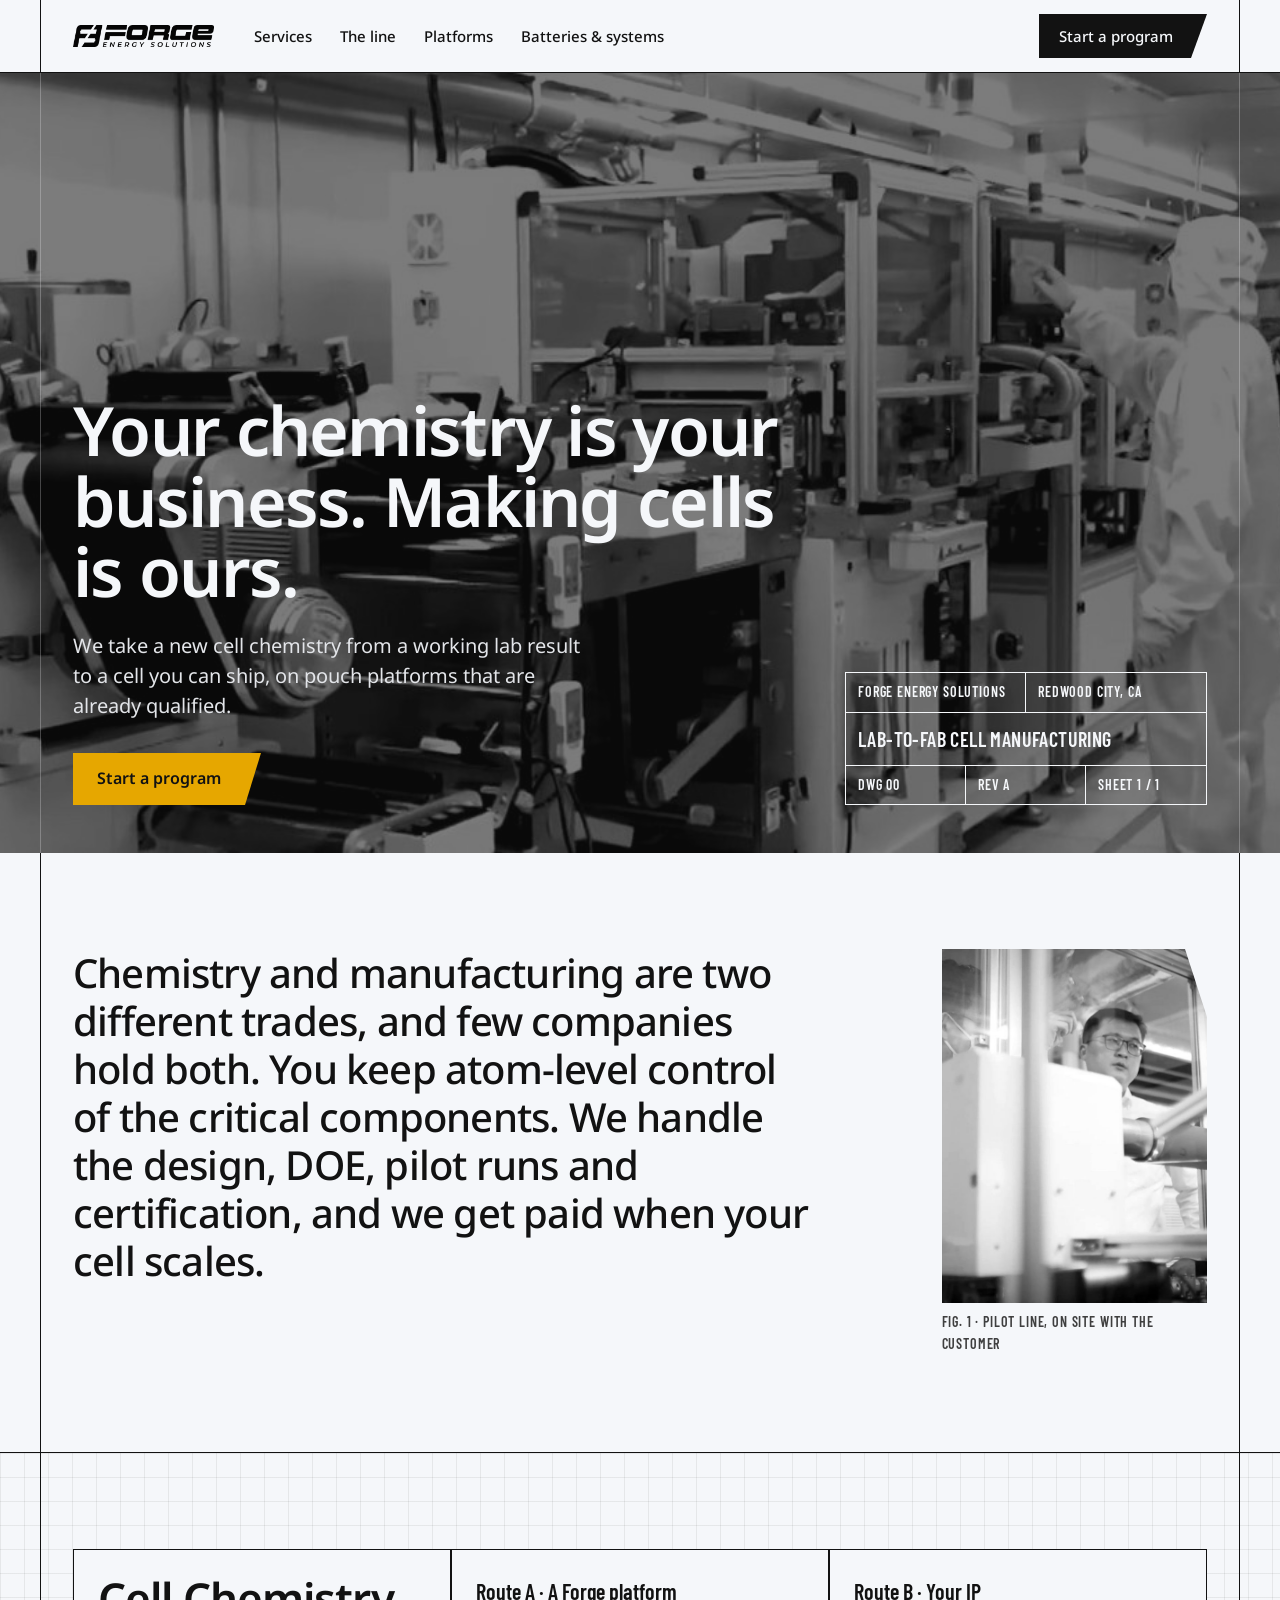
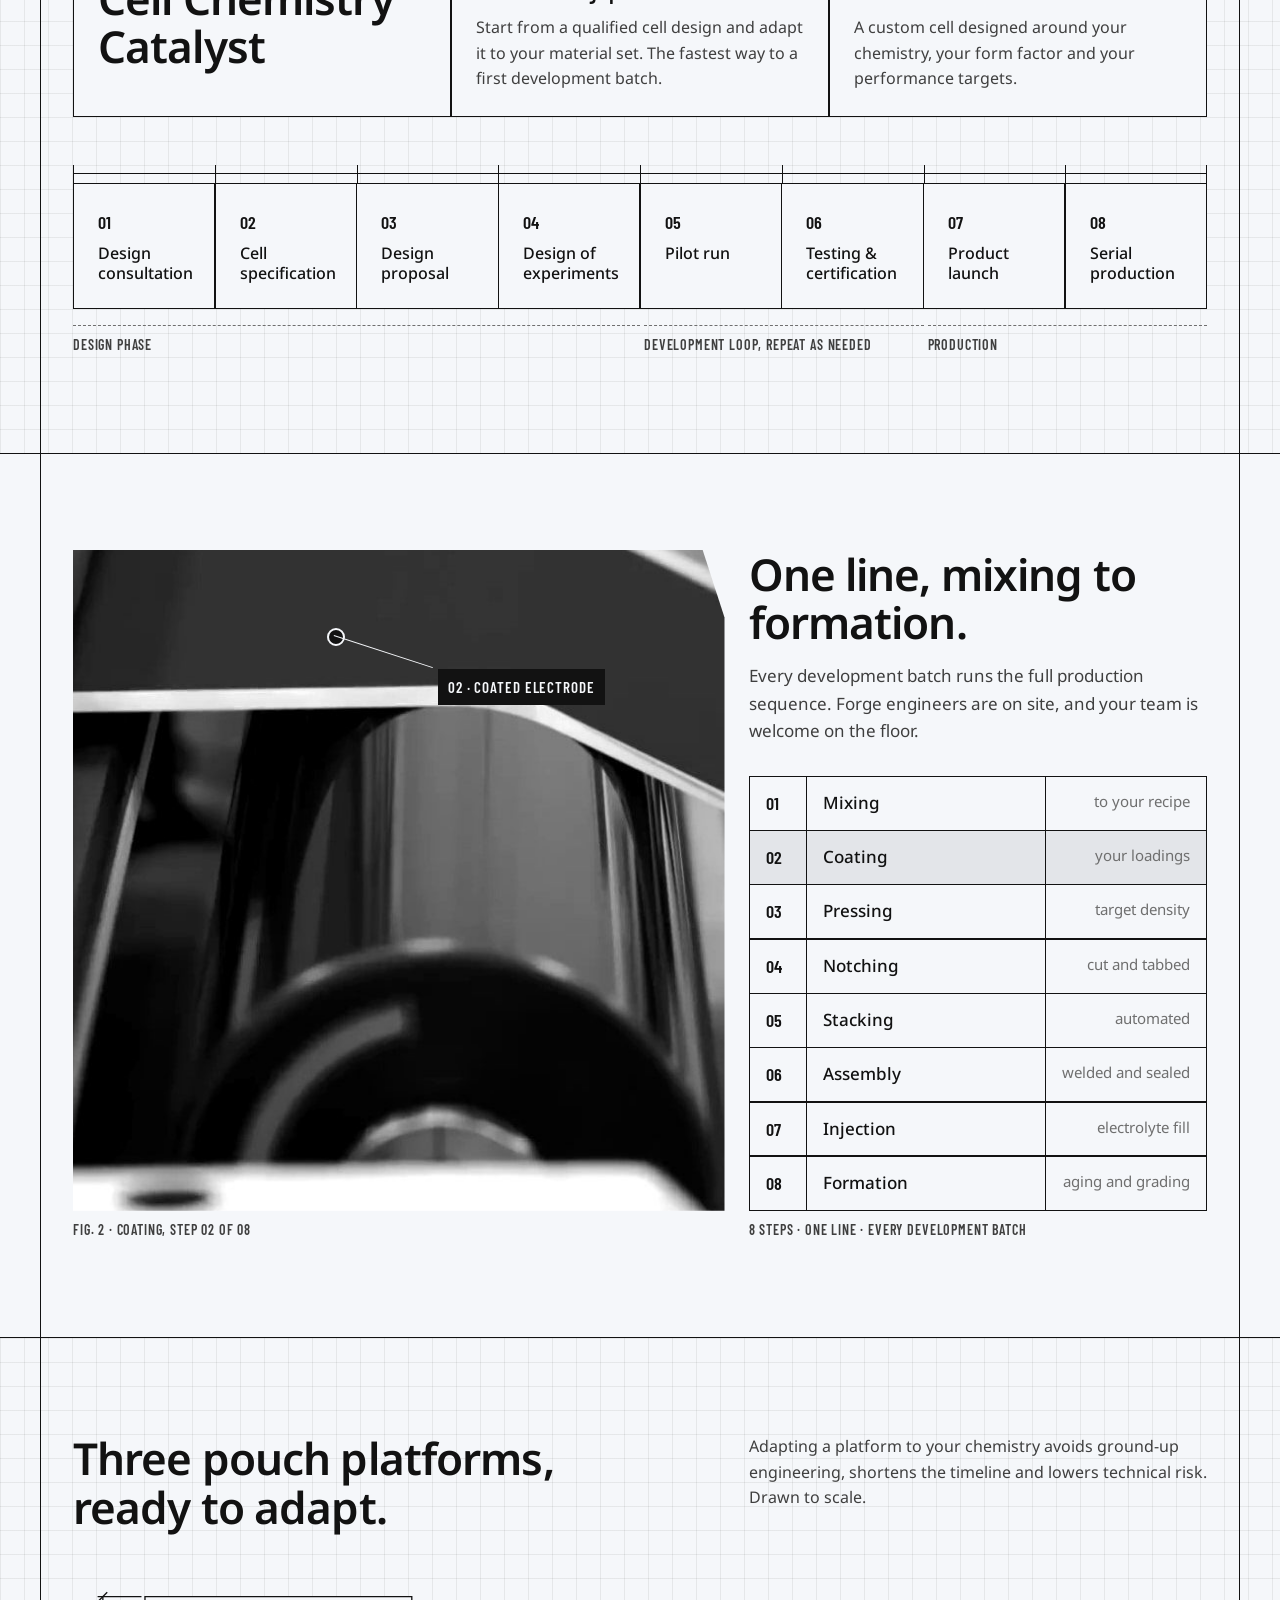
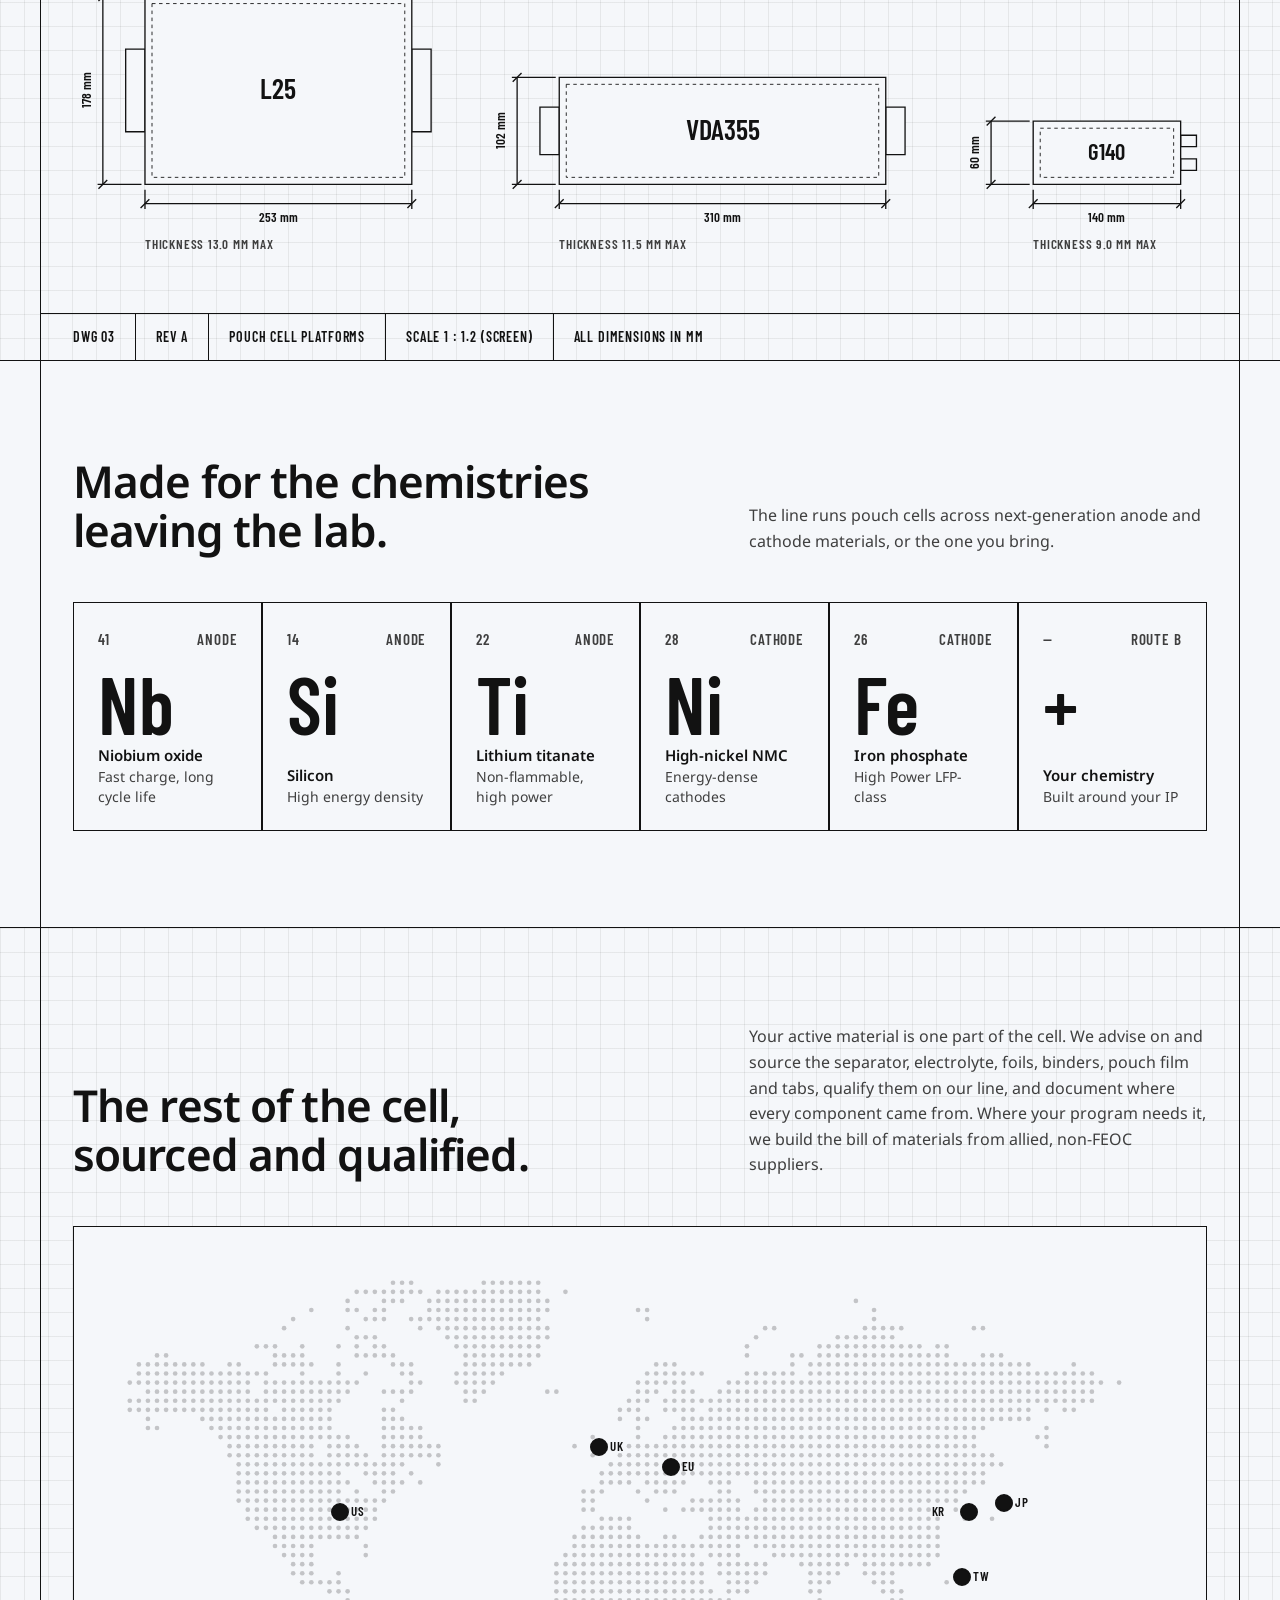
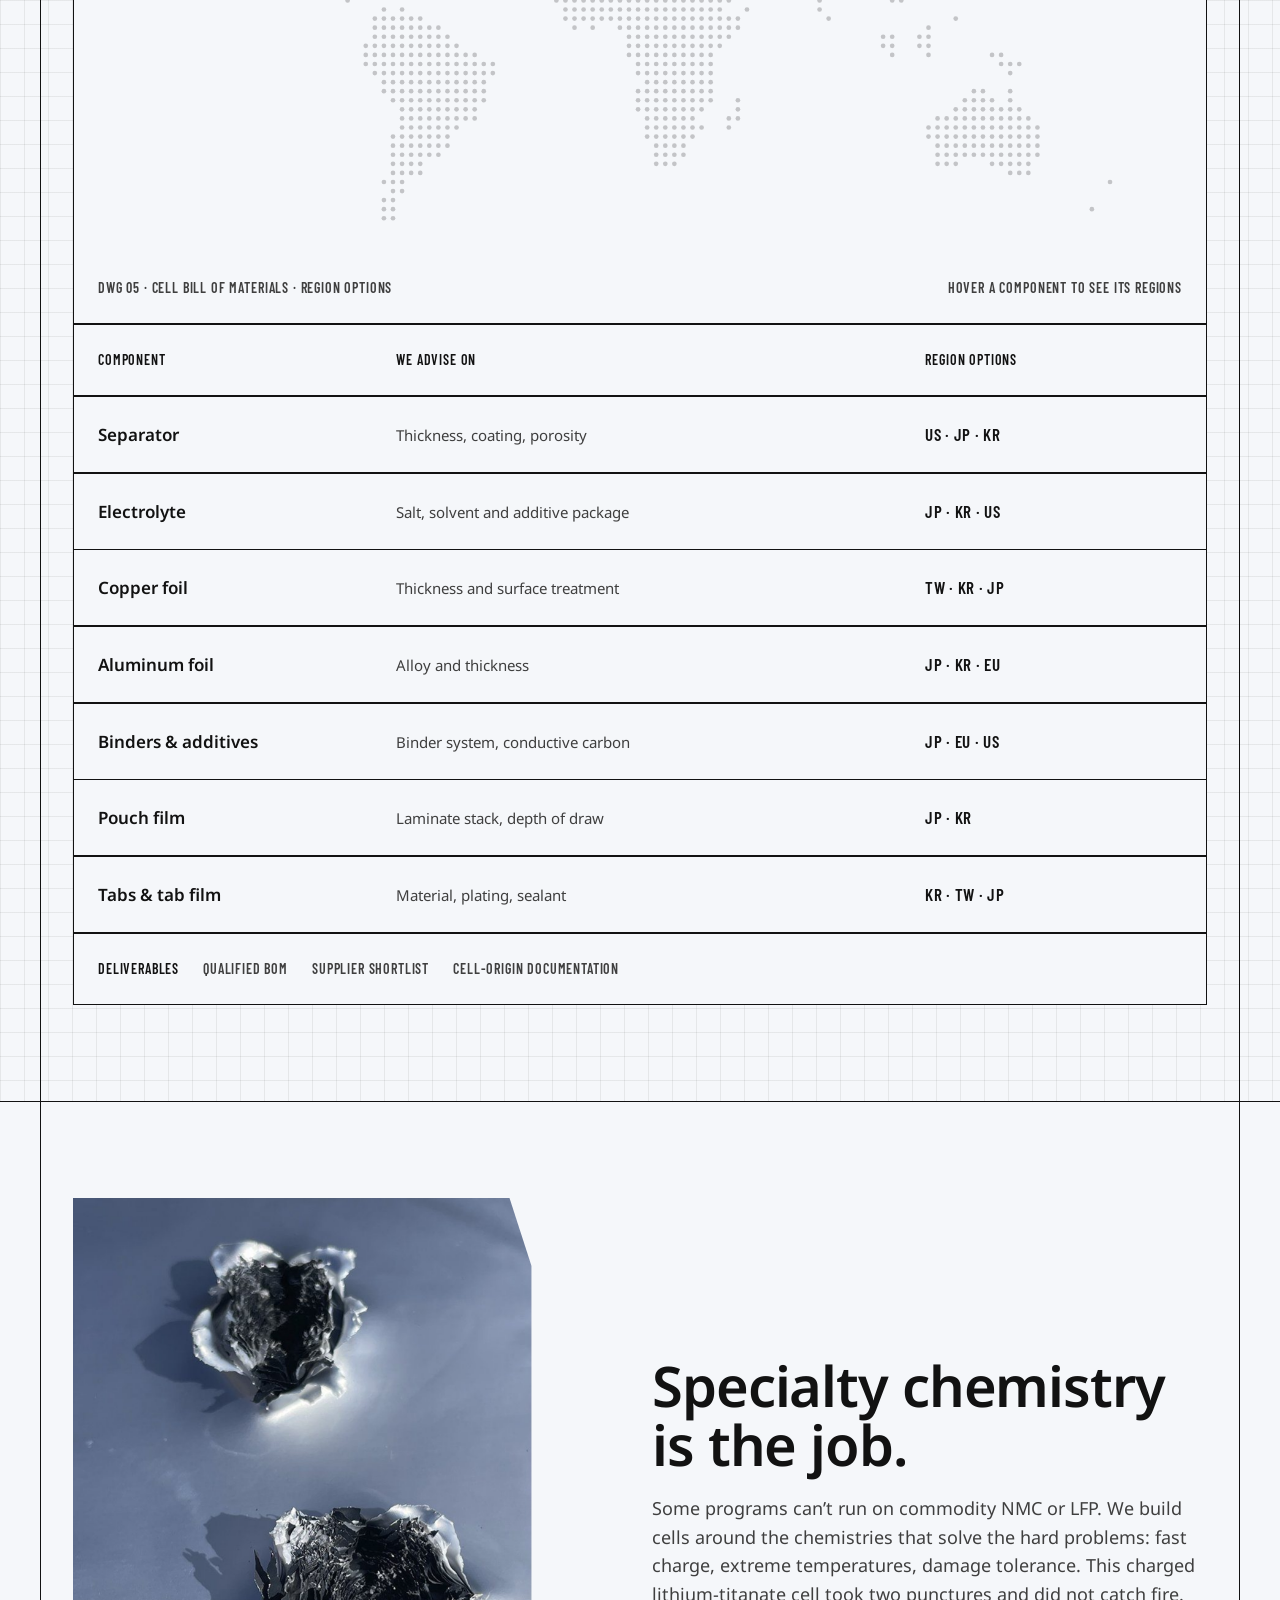
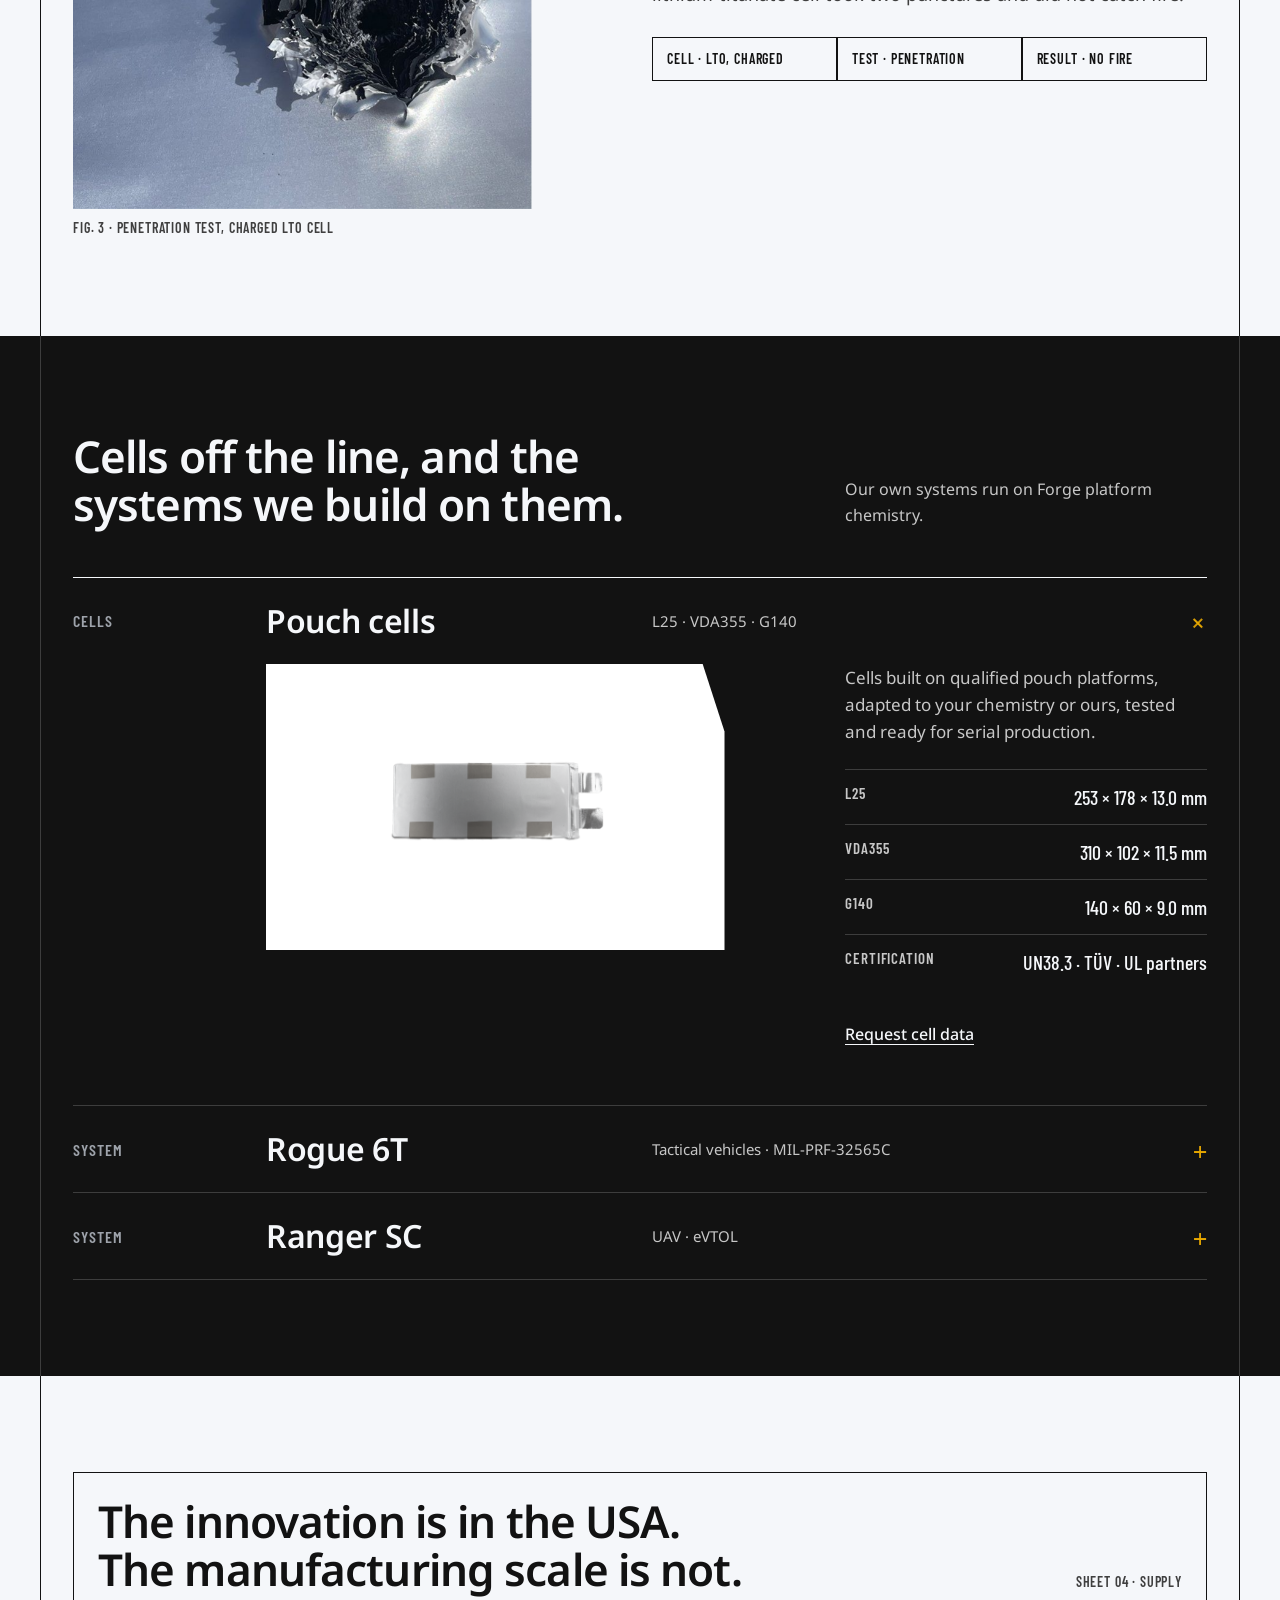
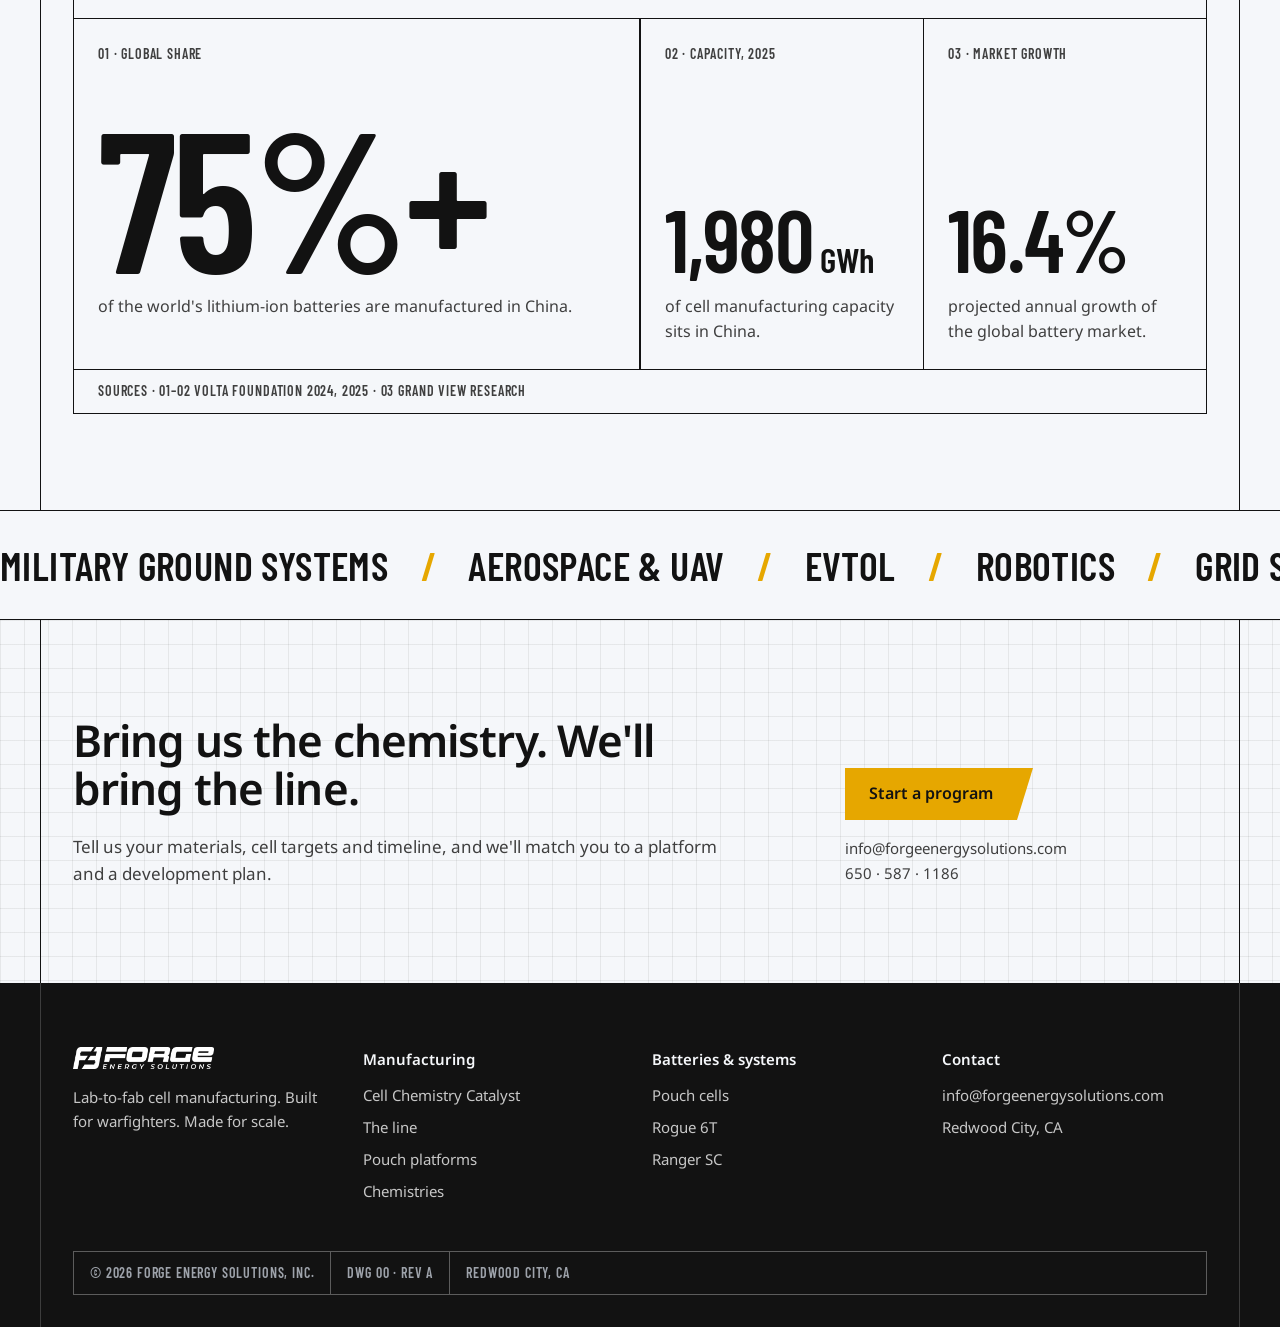
==== website-light/index.html @ c116785a "Add light Forge website converted from the design canvas Static, Squarespace-ready version of the "F" ====
<!doctype html>
<html lang="en">
<head>
<meta charset="utf-8">
<meta name="viewport" content="width=device-width, initial-scale=1">
<title>Forge Energy Solutions</title>
<meta name="description" content="Forge Energy Solutions takes battery chemistries from lab to production: cell development programs, pouch cells, Rogue 6T and Ranger SC.">
<!-- On Squarespace: these font lines go in Settings → Developer Tools → Code Injection → Header. -->
<link rel="preconnect" href="https://fonts.googleapis.com">
<link rel="preconnect" href="https://fonts.gstatic.com" crossorigin>
<link rel="stylesheet" href="https://fonts.googleapis.com/css2?family=Noto+Sans:wght@400;500;600&amp;family=Barlow+Condensed:wght@500;600&amp;display=swap">
<link rel="stylesheet" href="forge-light.css">
<style>body{margin:0;background:#F5F7FA}</style>
</head>
<body>
<div class="fl" style="width: 100%; background: #F5F7FA; color: #121212; font-family: 'Noto Sans', system-ui, sans-serif; font-size: 17px; line-height: 1.6; -webkit-font-smoothing: antialiased; overflow-x: hidden;">

<!-- ============ NAV ============ -->
<header style="position: sticky; top: 0; z-index: 20; background: #F5F7FA; border-bottom: 1.5px solid #121212;">
  <div class="wrap">
    <div class="frame flush" style="height: 72px; display: flex; align-items: center; gap: 40px;">
      <a href="#top" aria-label="Forge Energy Solutions home" style="display: flex; align-items: center;">
        <img src="assets/logo-black.png" alt="Forge Energy Solutions" style="height: 22px; width: auto; display: block;">
      </a>
      <nav class="hide-md" style="display: flex; gap: 28px; font-size: 15px; font-weight: 500;">
        <a class="draw-link" href="#services">Services</a>
        <a class="draw-link" href="#line">The line</a>
        <a class="draw-link" href="#platforms">Platforms</a>
        <a class="draw-link" href="#products">Batteries &amp; systems</a>
      </nav>
      <a class="cut-btn btn-k" href="#contact" style="margin-left: auto; display: inline-flex; align-items: center; min-height: 44px; padding: 0 34px 0 20px; background: #121212; color: #F5F7FA; font-size: 15px; font-weight: 500; text-decoration: none;">Start a program</a>
    </div>
  </div>
</header>

<!-- ============ HERO ============ -->
<section id="top" style="position: relative; height: 780px; background: #121212; color: #F5F7FA; overflow: hidden;">
  <img src="assets/line-hero.jpg" alt="" aria-hidden="true" style="position: absolute; inset: 0; width: 100%; height: 100%; object-fit: cover; object-position: 60% 50%; display: block;">
  <div style="position: absolute; inset: 0; background: rgba(18,18,18,0.55);"></div>
  <div class="wrap" style="position: relative; height: 100%;">
    <div class="frame dark" style="height: 100%; display: flex; flex-direction: column; justify-content: flex-end; padding-bottom: 48px; border-color: rgba(245,247,250,0.25);">
      <div class="g" style="align-items: end;">
        <div class="d-1-8">
          <h1 class="h1 hero-in">Your chemistry is your business. Making cells is ours.</h1>
          <p class="hero-in-2" style="margin: 24px 0 32px; max-width: 520px; font-size: 20px; line-height: 1.5; color: #E3E5E9;">We take a new cell chemistry from a working lab result to a cell you can ship, on pouch platforms that are already qualified.</p>
          <a class="cut-btn btn-y hero-in-3" href="#contact" style="display: inline-flex; align-items: center; min-height: 52px; padding: 0 40px 0 24px; background: #E6A700; color: #121212; font-size: 16px; font-weight: 600; text-decoration: none;">Start a program</a>
        </div>
        <div class="d-9-4 d-only stamp" style="border: 1.5px solid #F5F7FA; font-family: 'Barlow Condensed', sans-serif; font-weight: 600; font-size: 14px; letter-spacing: 0.06em; text-transform: uppercase;">
          <div style="display: grid; grid-template-columns: 1fr 1fr; border-bottom: 1.5px solid #F5F7FA;">
            <div style="padding: 8px 12px; border-right: 1.5px solid #F5F7FA;">Forge Energy Solutions</div>
            <div style="padding: 8px 12px;">Redwood City, CA</div>
          </div>
          <div style="padding: 10px 12px; border-bottom: 1.5px solid #F5F7FA; font-size: 20px; letter-spacing: 0.02em;">Lab-to-fab cell manufacturing</div>
          <div style="display: grid; grid-template-columns: repeat(3, minmax(0, 1fr));">
            <div style="padding: 8px 12px; border-right: 1.5px solid #F5F7FA;">DWG 00</div>
            <div style="padding: 8px 12px; border-right: 1.5px solid #F5F7FA;">Rev A</div>
            <div style="padding: 8px 12px;">Sheet 1 / 1</div>
          </div>
        </div>
      </div>
    </div>
  </div>
</section>

<!-- ============ STATEMENT ============ -->
<section>
  <div class="wrap"><div class="frame">
    <div class="g" style="align-items: start;">
      <p class="statement d-1-8 t-5">Chemistry and manufacturing are two different trades, and few companies hold both. You keep atom-level control of the critical components. We handle the design, DOE, pilot runs and certification, and we get paid when your cell scales.</p>
      <figure class="d-10-3 t-3 sm-first" style="margin: 0;">
        <img class="cut-img" src="assets/lab-engineer.jpg" alt="Engineers at the pilot line" style="width: 100%; aspect-ratio: 3 / 4; object-fit: cover; display: block;">
        <figcaption class="lbl" style="margin-top: 8px;">Fig. 1 · Pilot line, on site with the customer</figcaption>
      </figure>
    </div>
  </div></div>
</section>

<!-- ============ SERVICES ============ -->
<section id="services" class="grid-paper xh-zone" style="border-top: 1.5px solid #121212;" data-xh-zone="services">
  <div hidden data-xh-layer class="xh" aria-hidden="true" style="position: absolute; inset: 0; pointer-events: none; overflow: hidden; z-index: 5;">
      <div style="position: absolute; top: 0; bottom: 0; left: 0px;" data-xh-v=" border-left: 1px solid rgba(18,18,18,0.45);"></div>
      <div style="position: absolute; left: 0; right: 0; top: 0px;" data-xh-h=" border-top: 1px solid rgba(18,18,18,0.45);"></div>
      <div style="position: absolute; top: 16px; right: max(56px, calc((100% - 1320px) / 2 + 56px)); background: #121212; color: #F5F7FA; padding: 4px 10px; font-family: 'Barlow Condensed', sans-serif; font-weight: 600; font-size: 14px; letter-spacing: 0.06em; white-space: nowrap; font-variant-numeric: tabular-nums;">X <span data-xh-mx>0.0</span> · Y <span data-xh-my>0.0</span> MM</div>
    </div>
  
  <div class="wrap"><div class="frame">
    <div class="gb" style="margin-bottom: 48px;">
      <div class="d-1-4"><h2 class="h2">Cell Chemistry Catalyst</h2></div>
      <div class="d-5-4 t-4">
        <div style="font-family: 'Barlow Condensed', sans-serif; font-weight: 600; font-size: 22px;">Route A · A Forge platform</div>
        <p style="margin: 6px 0 0; font-size: 16px; color: #3F3F3F;">Start from a qualified cell design and adapt it to your material set. The fastest way to a first development batch.</p>
      </div>
      <div class="d-9-4 t-4">
        <div style="font-family: 'Barlow Condensed', sans-serif; font-weight: 600; font-size: 22px;">Route B · Your IP</div>
        <p style="margin: 6px 0 0; font-size: 16px; color: #3F3F3F;">A custom cell designed around your chemistry, your form factor and your performance targets.</p>
      </div>
    </div>

    <div class="tl " data-reveal="services">
      <div class="d-only" style="position: relative; height: 18px; margin-bottom: 0;">
        <div class="tl-line" style="position: absolute; left: 0; right: 0; top: 8px; border-top: 1.5px solid #121212;"></div>
        <div class="tl-ticks" style="position: absolute; inset: 0; display: grid; grid-template-columns: repeat(8, minmax(0, 1fr));">
          <span class="tl-tick" style="border-left: 1.5px solid #121212;"></span><span class="tl-tick" style="border-left: 1.5px solid #121212;"></span><span class="tl-tick" style="border-left: 1.5px solid #121212;"></span><span class="tl-tick" style="border-left: 1.5px solid #121212;"></span><span class="tl-tick" style="border-left: 1.5px solid #121212;"></span><span class="tl-tick" style="border-left: 1.5px solid #121212;"></span><span class="tl-tick" style="border-left: 1.5px solid #121212;"></span><span class="tl-tick" style="border-left: 1.5px solid #121212; border-right: 1.5px solid #121212;"></span>
        </div>
      </div>
      <div class="gb gb8 tl-labels">
        
          <div class="tl-label">
            <div style="font-family: 'Barlow Condensed', sans-serif; font-weight: 600; font-size: 18px;">01</div>
            <div style="font-size: 16px; font-weight: 500; line-height: 1.3; margin-top: 6px;">Design consultation</div>
          </div>
        
          <div class="tl-label">
            <div style="font-family: 'Barlow Condensed', sans-serif; font-weight: 600; font-size: 18px;">02</div>
            <div style="font-size: 16px; font-weight: 500; line-height: 1.3; margin-top: 6px;">Cell specification</div>
          </div>
        
          <div class="tl-label">
            <div style="font-family: 'Barlow Condensed', sans-serif; font-weight: 600; font-size: 18px;">03</div>
            <div style="font-size: 16px; font-weight: 500; line-height: 1.3; margin-top: 6px;">Design proposal</div>
          </div>
        
          <div class="tl-label">
            <div style="font-family: 'Barlow Condensed', sans-serif; font-weight: 600; font-size: 18px;">04</div>
            <div style="font-size: 16px; font-weight: 500; line-height: 1.3; margin-top: 6px;">Design of experiments</div>
          </div>
        
          <div class="tl-label">
            <div style="font-family: 'Barlow Condensed', sans-serif; font-weight: 600; font-size: 18px;">05</div>
            <div style="font-size: 16px; font-weight: 500; line-height: 1.3; margin-top: 6px;">Pilot run</div>
          </div>
        
          <div class="tl-label">
            <div style="font-family: 'Barlow Condensed', sans-serif; font-weight: 600; font-size: 18px;">06</div>
            <div style="font-size: 16px; font-weight: 500; line-height: 1.3; margin-top: 6px;">Testing &amp; certification</div>
          </div>
        
          <div class="tl-label">
            <div style="font-family: 'Barlow Condensed', sans-serif; font-weight: 600; font-size: 18px;">07</div>
            <div style="font-size: 16px; font-weight: 500; line-height: 1.3; margin-top: 6px;">Product launch</div>
          </div>
        
          <div class="tl-label">
            <div style="font-family: 'Barlow Condensed', sans-serif; font-weight: 600; font-size: 18px;">08</div>
            <div style="font-size: 16px; font-weight: 500; line-height: 1.3; margin-top: 6px;">Serial production</div>
          </div>
        
      </div>
      <div class="d-only lbl" style="display: grid; grid-template-columns: repeat(8, minmax(0, 1fr)); margin-top: 16px;">
        <span style="grid-column: 1 / span 4; border-top: 1.5px dashed #6F6F6F; padding-top: 8px;">Design phase</span>
        <span style="grid-column: 5 / span 2; border-top: 1.5px dashed #6F6F6F; padding-top: 8px; margin-left: 4px;">Development loop, repeat as needed</span>
        <span style="grid-column: 7 / span 2; border-top: 1.5px dashed #6F6F6F; padding-top: 8px; margin-left: 4px;">Production</span>
      </div>
    </div>
  </div></div>
</section>

<!-- ============ THE LINE ============ -->
<section id="line" style="border-top: 1.5px solid #121212;">
  <div class="wrap"><div class="frame">
    <div class="g" style="align-items: stretch;">
      <figure class="d-1-7" style="margin: 0; position: relative; display: flex; flex-direction: column;">
        <div style="position: relative; flex: 1 1 auto; min-height: 360px;">
          <img class="cut-img" src="assets/line-coating-2.jpg" alt="Coated electrode foil running over a roller on the coating line" style="position: absolute; inset: 0; width: 100%; height: 100%; object-fit: cover; display: block;">
          <div aria-hidden="true" style="position: absolute; left: 40%; top: 13%; width: 14px; height: 14px; margin: -7px 0 0 -7px; border: 2px solid #F5F7FA; border-radius: 50%; background: #121212;"></div>
          <div aria-hidden="true" style="position: absolute; left: 40%; top: 13%; width: 16%; border-top: 1.5px solid #F5F7FA; transform-origin: 0 0; transform: rotate(18deg);"></div>
          <div class="lbl" style="position: absolute; left: 56%; top: 18%; background: #121212; color: #F5F7FA; padding: 6px 10px; font-size: 15px;">02 · Coated electrode</div>
        </div>
        <figcaption class="lbl" style="margin-top: 8px;">Fig. 2 · Coating, step 02 of 08</figcaption>
      </figure>
      <div class="d-8-5" style="display: flex; flex-direction: column;">
        <h2 class="h2" style="margin-bottom: 16px;">One line, mixing to formation.</h2>
        <p style="margin: 0 0 32px; color: #3F3F3F;">Every development batch runs the full production sequence. Forge engineers are on site, and your team is welcome on the floor.</p>
        <div class="gb" style="grid-template-columns: 56px minmax(0, 1fr) auto;">
          
            <div style="font-family: 'Barlow Condensed', sans-serif; font-weight: 600; font-size: 18px; padding: 12px 16px; grid-column: auto; background: #F5F7FA;">01</div>
            <div style="font-weight: 500; padding: 12px 16px; grid-column: auto; background: #F5F7FA;">Mixing</div>
            <div style="font-size: 15px; color: #6F6F6F; padding: 12px 16px; grid-column: auto; text-align: right; background: #F5F7FA;">to your recipe</div>
          
            <div style="font-family: 'Barlow Condensed', sans-serif; font-weight: 600; font-size: 18px; padding: 12px 16px; grid-column: auto; background: #E3E5E9;">02</div>
            <div style="font-weight: 500; padding: 12px 16px; grid-column: auto; background: #E3E5E9;">Coating</div>
            <div style="font-size: 15px; color: #6F6F6F; padding: 12px 16px; grid-column: auto; text-align: right; background: #E3E5E9;">your loadings</div>
          
            <div style="font-family: 'Barlow Condensed', sans-serif; font-weight: 600; font-size: 18px; padding: 12px 16px; grid-column: auto; background: #F5F7FA;">03</div>
            <div style="font-weight: 500; padding: 12px 16px; grid-column: auto; background: #F5F7FA;">Pressing</div>
            <div style="font-size: 15px; color: #6F6F6F; padding: 12px 16px; grid-column: auto; text-align: right; background: #F5F7FA;">target density</div>
          
            <div style="font-family: 'Barlow Condensed', sans-serif; font-weight: 600; font-size: 18px; padding: 12px 16px; grid-column: auto; background: #F5F7FA;">04</div>
            <div style="font-weight: 500; padding: 12px 16px; grid-column: auto; background: #F5F7FA;">Notching</div>
            <div style="font-size: 15px; color: #6F6F6F; padding: 12px 16px; grid-column: auto; text-align: right; background: #F5F7FA;">cut and tabbed</div>
          
            <div style="font-family: 'Barlow Condensed', sans-serif; font-weight: 600; font-size: 18px; padding: 12px 16px; grid-column: auto; background: #F5F7FA;">05</div>
            <div style="font-weight: 500; padding: 12px 16px; grid-column: auto; background: #F5F7FA;">Stacking</div>
            <div style="font-size: 15px; color: #6F6F6F; padding: 12px 16px; grid-column: auto; text-align: right; background: #F5F7FA;">automated</div>
          
            <div style="font-family: 'Barlow Condensed', sans-serif; font-weight: 600; font-size: 18px; padding: 12px 16px; grid-column: auto; background: #F5F7FA;">06</div>
            <div style="font-weight: 500; padding: 12px 16px; grid-column: auto; background: #F5F7FA;">Assembly</div>
            <div style="font-size: 15px; color: #6F6F6F; padding: 12px 16px; grid-column: auto; text-align: right; background: #F5F7FA;">welded and sealed</div>
          
            <div style="font-family: 'Barlow Condensed', sans-serif; font-weight: 600; font-size: 18px; padding: 12px 16px; grid-column: auto; background: #F5F7FA;">07</div>
            <div style="font-weight: 500; padding: 12px 16px; grid-column: auto; background: #F5F7FA;">Injection</div>
            <div style="font-size: 15px; color: #6F6F6F; padding: 12px 16px; grid-column: auto; text-align: right; background: #F5F7FA;">electrolyte fill</div>
          
            <div style="font-family: 'Barlow Condensed', sans-serif; font-weight: 600; font-size: 18px; padding: 12px 16px; grid-column: auto; background: #F5F7FA;">08</div>
            <div style="font-weight: 500; padding: 12px 16px; grid-column: auto; background: #F5F7FA;">Formation</div>
            <div style="font-size: 15px; color: #6F6F6F; padding: 12px 16px; grid-column: auto; text-align: right; background: #F5F7FA;">aging and grading</div>
          
        </div>
        <div class="lbl" style="margin-top: 8px;">8 steps · one line · every development batch</div>
      </div>
    </div>
  </div></div>
</section>

<!-- ============ PLATFORMS ============ -->
<section id="platforms" class="grid-paper xh-zone" style="border-top: 1.5px solid #121212;" data-xh-zone="platforms">
  <div hidden data-xh-layer class="xh" aria-hidden="true" style="position: absolute; inset: 0; pointer-events: none; overflow: hidden; z-index: 5;">
      <div style="position: absolute; top: 0; bottom: 0; left: 0px;" data-xh-v=" border-left: 1px solid rgba(18,18,18,0.45);"></div>
      <div style="position: absolute; left: 0; right: 0; top: 0px;" data-xh-h=" border-top: 1px solid rgba(18,18,18,0.45);"></div>
      <div style="position: absolute; top: 16px; right: max(56px, calc((100% - 1320px) / 2 + 56px)); background: #121212; color: #F5F7FA; padding: 4px 10px; font-family: 'Barlow Condensed', sans-serif; font-weight: 600; font-size: 14px; letter-spacing: 0.06em; white-space: nowrap; font-variant-numeric: tabular-nums;">X <span data-xh-mx>0.0</span> · Y <span data-xh-my>0.0</span> MM</div>
    </div>
  
  <div class="wrap"><div class="frame" style="padding-bottom: 0;">
    <div class="g" style="margin-bottom: 48px;">
      <h2 class="h2 d-1-6">Three pouch platforms, ready to adapt.</h2>
      <p class="d-8-5" style="margin: 0; font-size: 16px; color: #3F3F3F;">Adapting a platform to your chemistry avoids ground-up engineering, shortens the timeline and lowers technical risk. Drawn to scale.</p>
    </div>
    <div class="d-only" style="padding-bottom: 48px;"><svg class="plot " data-reveal="platforms" viewBox="0 0 1292 326" role="img" aria-label="Pouch cell platforms drawn to scale: L25, 253 by 178 mm, tabs on opposite ends; VDA355, 310 by 102 mm, tabs on opposite ends; G140, 140 by 60 mm, tabs on one end" style="display: block; width: 100%; height: auto; overflow: visible;"><g fill="none" stroke="#121212" stroke-width="1.5"><rect pathLength="1" x="60" y="80" width="22" height="94" fill="#F5F7FA"></rect><rect pathLength="1" x="386" y="80" width="22" height="94" fill="#F5F7FA"></rect><rect pathLength="1" x="82" y="20" width="304" height="214" fill="#F5F7FA"></rect><rect class="dash" x="90" y="28" width="288" height="198" stroke-width="1" stroke-dasharray="4 4"></rect><line pathLength="1" x1="82" y1="240" x2="82" y2="262"></line><line pathLength="1" x1="386" y1="240" x2="386" y2="262"></line><line pathLength="1" x1="82" y1="256" x2="386" y2="256"></line><line pathLength="1" x1="77" y1="261" x2="87" y2="251"></line><line pathLength="1" x1="381" y1="261" x2="391" y2="251"></line><line pathLength="1" x1="28" y1="20" x2="78" y2="20"></line><line pathLength="1" x1="28" y1="234" x2="78" y2="234"></line><line pathLength="1" x1="34" y1="20" x2="34" y2="234"></line><line pathLength="1" x1="29" y1="25" x2="39" y2="15"></line><line pathLength="1" x1="29" y1="239" x2="39" y2="229"></line><rect pathLength="1" x="532" y="146" width="22" height="54" fill="#F5F7FA"></rect><rect pathLength="1" x="926" y="146" width="22" height="54" fill="#F5F7FA"></rect><rect pathLength="1" x="554" y="112" width="372" height="122" fill="#F5F7FA"></rect><rect class="dash" x="562" y="120" width="356" height="106" stroke-width="1" stroke-dasharray="4 4"></rect><line pathLength="1" x1="554" y1="240" x2="554" y2="262"></line><line pathLength="1" x1="926" y1="240" x2="926" y2="262"></line><line pathLength="1" x1="554" y1="256" x2="926" y2="256"></line><line pathLength="1" x1="549" y1="261" x2="559" y2="251"></line><line pathLength="1" x1="921" y1="261" x2="931" y2="251"></line><line pathLength="1" x1="500" y1="112" x2="550" y2="112"></line><line pathLength="1" x1="500" y1="234" x2="550" y2="234"></line><line pathLength="1" x1="506" y1="112" x2="506" y2="234"></line><line pathLength="1" x1="501" y1="117" x2="511" y2="107"></line><line pathLength="1" x1="501" y1="239" x2="511" y2="229"></line><rect pathLength="1" x="1262" y="178" width="18" height="13" fill="#F5F7FA"></rect><rect pathLength="1" x="1262" y="205" width="18" height="13" fill="#F5F7FA"></rect><rect pathLength="1" x="1094" y="162" width="168" height="72" fill="#F5F7FA"></rect><rect class="dash" x="1102" y="170" width="152" height="56" stroke-width="1" stroke-dasharray="4 4"></rect><line pathLength="1" x1="1094" y1="240" x2="1094" y2="262"></line><line pathLength="1" x1="1262" y1="240" x2="1262" y2="262"></line><line pathLength="1" x1="1094" y1="256" x2="1262" y2="256"></line><line pathLength="1" x1="1089" y1="261" x2="1099" y2="251"></line><line pathLength="1" x1="1257" y1="261" x2="1267" y2="251"></line><line pathLength="1" x1="1040" y1="162" x2="1090" y2="162"></line><line pathLength="1" x1="1040" y1="234" x2="1090" y2="234"></line><line pathLength="1" x1="1046" y1="162" x2="1046" y2="234"></line><line pathLength="1" x1="1041" y1="167" x2="1051" y2="157"></line><line pathLength="1" x1="1041" y1="239" x2="1051" y2="229"></line></g><g fill="#121212" style="font-family: 'Barlow Condensed', sans-serif; font-weight: 600; font-size: 15px;"><text x="234" y="277" text-anchor="middle">253 mm</text><text x="20" y="127" text-anchor="middle" transform="rotate(-90 20 127)">178 mm</text><text x="234" y="137" text-anchor="middle" style="font-size: 32px;">L25</text><text x="82" y="308" fill="#3F3F3F" style="letter-spacing: 0.06em;">THICKNESS 13.0 MM MAX</text><text x="740" y="277" text-anchor="middle">310 mm</text><text x="492" y="173" text-anchor="middle" transform="rotate(-90 492 173)">102 mm</text><text x="740" y="183" text-anchor="middle" style="font-size: 32px;">VDA355</text><text x="554" y="308" fill="#3F3F3F" style="letter-spacing: 0.06em;">THICKNESS 11.5 MM MAX</text><text x="1178" y="277" text-anchor="middle">140 mm</text><text x="1032" y="198" text-anchor="middle" transform="rotate(-90 1032 198)">60 mm</text><text x="1178" y="206" text-anchor="middle" style="font-size: 26px;">G140</text><text x="1094" y="308" fill="#3F3F3F" style="letter-spacing: 0.06em;">THICKNESS 9.0 MM MAX</text></g></svg></div>
    <div class="t-only" style="padding-bottom: 48px; max-width: 560px;"><svg class="plot " data-reveal="platforms" viewBox="0 0 484 818" role="img" aria-label="Pouch cell platforms drawn to scale: L25, 253 by 178 mm, tabs on opposite ends; VDA355, 310 by 102 mm, tabs on opposite ends; G140, 140 by 60 mm, tabs on one end" style="display: block; width: 100%; height: auto; overflow: visible;"><g fill="none" stroke="#121212" stroke-width="1.5"><rect pathLength="1" x="60" y="80" width="22" height="94" fill="#F5F7FA"></rect><rect pathLength="1" x="386" y="80" width="22" height="94" fill="#F5F7FA"></rect><rect pathLength="1" x="82" y="20" width="304" height="214" fill="#F5F7FA"></rect><rect class="dash" x="90" y="28" width="288" height="198" stroke-width="1" stroke-dasharray="4 4"></rect><line pathLength="1" x1="82" y1="240" x2="82" y2="262"></line><line pathLength="1" x1="386" y1="240" x2="386" y2="262"></line><line pathLength="1" x1="82" y1="256" x2="386" y2="256"></line><line pathLength="1" x1="77" y1="261" x2="87" y2="251"></line><line pathLength="1" x1="381" y1="261" x2="391" y2="251"></line><line pathLength="1" x1="28" y1="20" x2="78" y2="20"></line><line pathLength="1" x1="28" y1="234" x2="78" y2="234"></line><line pathLength="1" x1="34" y1="20" x2="34" y2="234"></line><line pathLength="1" x1="29" y1="25" x2="39" y2="15"></line><line pathLength="1" x1="29" y1="239" x2="39" y2="229"></line><rect pathLength="1" x="60" y="414" width="22" height="54" fill="#F5F7FA"></rect><rect pathLength="1" x="454" y="414" width="22" height="54" fill="#F5F7FA"></rect><rect pathLength="1" x="82" y="380" width="372" height="122" fill="#F5F7FA"></rect><rect class="dash" x="90" y="388" width="356" height="106" stroke-width="1" stroke-dasharray="4 4"></rect><line pathLength="1" x1="82" y1="508" x2="82" y2="530"></line><line pathLength="1" x1="454" y1="508" x2="454" y2="530"></line><line pathLength="1" x1="82" y1="524" x2="454" y2="524"></line><line pathLength="1" x1="77" y1="529" x2="87" y2="519"></line><line pathLength="1" x1="449" y1="529" x2="459" y2="519"></line><line pathLength="1" x1="28" y1="380" x2="78" y2="380"></line><line pathLength="1" x1="28" y1="502" x2="78" y2="502"></line><line pathLength="1" x1="34" y1="380" x2="34" y2="502"></line><line pathLength="1" x1="29" y1="385" x2="39" y2="375"></line><line pathLength="1" x1="29" y1="507" x2="39" y2="497"></line><rect pathLength="1" x="250" y="664" width="18" height="13" fill="#F5F7FA"></rect><rect pathLength="1" x="250" y="691" width="18" height="13" fill="#F5F7FA"></rect><rect pathLength="1" x="82" y="648" width="168" height="72" fill="#F5F7FA"></rect><rect class="dash" x="90" y="656" width="152" height="56" stroke-width="1" stroke-dasharray="4 4"></rect><line pathLength="1" x1="82" y1="726" x2="82" y2="748"></line><line pathLength="1" x1="250" y1="726" x2="250" y2="748"></line><line pathLength="1" x1="82" y1="742" x2="250" y2="742"></line><line pathLength="1" x1="77" y1="747" x2="87" y2="737"></line><line pathLength="1" x1="245" y1="747" x2="255" y2="737"></line><line pathLength="1" x1="28" y1="648" x2="78" y2="648"></line><line pathLength="1" x1="28" y1="720" x2="78" y2="720"></line><line pathLength="1" x1="34" y1="648" x2="34" y2="720"></line><line pathLength="1" x1="29" y1="653" x2="39" y2="643"></line><line pathLength="1" x1="29" y1="725" x2="39" y2="715"></line></g><g fill="#121212" style="font-family: 'Barlow Condensed', sans-serif; font-weight: 600; font-size: 18px;"><text x="234" y="280" text-anchor="middle">253 mm</text><text x="20" y="127" text-anchor="middle" transform="rotate(-90 20 127)">178 mm</text><text x="234" y="137" text-anchor="middle" style="font-size: 32px;">L25</text><text x="82" y="314" fill="#3F3F3F" style="letter-spacing: 0.06em;">THICKNESS 13.0 MM MAX</text><text x="268" y="548" text-anchor="middle">310 mm</text><text x="20" y="441" text-anchor="middle" transform="rotate(-90 20 441)">102 mm</text><text x="268" y="451" text-anchor="middle" style="font-size: 32px;">VDA355</text><text x="82" y="582" fill="#3F3F3F" style="letter-spacing: 0.06em;">THICKNESS 11.5 MM MAX</text><text x="166" y="766" text-anchor="middle">140 mm</text><text x="20" y="684" text-anchor="middle" transform="rotate(-90 20 684)">60 mm</text><text x="166" y="692" text-anchor="middle" style="font-size: 26px;">G140</text><text x="82" y="800" fill="#3F3F3F" style="letter-spacing: 0.06em;">THICKNESS 9.0 MM MAX</text></g></svg></div>
    <div class="lbl" style="display: flex; flex-wrap: wrap; border-top: 1.5px solid #121212; margin: 0 -32px; color: #121212;">
      <span style="padding: 12px 20px 12px 32px; border-right: 1.5px solid #121212;">DWG 03</span>
      <span style="padding: 12px 20px; border-right: 1.5px solid #121212;">Rev A</span>
      <span style="padding: 12px 20px; border-right: 1.5px solid #121212;">Pouch cell platforms</span>
      <span class="hide-sm" style="padding: 12px 20px; border-right: 1.5px solid #121212;">Scale 1 : 1.2 (screen)</span>
      <span style="padding: 12px 20px;">All dimensions in mm</span>
    </div>
  </div></div>
</section>

<!-- ============ CHEMISTRIES ============ -->
<section id="chemistries" style="border-top: 1.5px solid #121212;">
  <div class="wrap"><div class="frame">
    <div class="g" style="margin-bottom: 48px; align-items: end;">
      <h2 class="h2 d-1-6">Made for the chemistries leaving the lab.</h2>
      <p class="d-8-5" style="margin: 0; font-size: 16px; color: #3F3F3F;">The line runs pouch cells across next-generation anode and cathode materials, or the one you bring.</p>
    </div>
    <div class="gb">
      
        <div class="s-2 t-4 p-2" style="min-height: 210px; display: flex; flex-direction: column;">
          <div class="lbl" style="display: flex; justify-content: space-between; font-size: 15px;"><span>41</span><span>Anode</span></div>
          <div style="font-family: 'Barlow Condensed', sans-serif; font-weight: 600; font-size: 80px; line-height: 1; margin-top: 12px;">Nb</div>
          <div style="margin-top: auto; font-size: 15px; font-weight: 600;">Niobium oxide</div>
          <div style="font-size: 14px; color: #3F3F3F; line-height: 1.4;">Fast charge, long cycle life</div>
        </div>
      
        <div class="s-2 t-4 p-2" style="min-height: 210px; display: flex; flex-direction: column;">
          <div class="lbl" style="display: flex; justify-content: space-between; font-size: 15px;"><span>14</span><span>Anode</span></div>
          <div style="font-family: 'Barlow Condensed', sans-serif; font-weight: 600; font-size: 80px; line-height: 1; margin-top: 12px;">Si</div>
          <div style="margin-top: auto; font-size: 15px; font-weight: 600;">Silicon</div>
          <div style="font-size: 14px; color: #3F3F3F; line-height: 1.4;">High energy density</div>
        </div>
      
        <div class="s-2 t-4 p-2" style="min-height: 210px; display: flex; flex-direction: column;">
          <div class="lbl" style="display: flex; justify-content: space-between; font-size: 15px;"><span>22</span><span>Anode</span></div>
          <div style="font-family: 'Barlow Condensed', sans-serif; font-weight: 600; font-size: 80px; line-height: 1; margin-top: 12px;">Ti</div>
          <div style="margin-top: auto; font-size: 15px; font-weight: 600;">Lithium titanate</div>
          <div style="font-size: 14px; color: #3F3F3F; line-height: 1.4;">Non-flammable, high power</div>
        </div>
      
        <div class="s-2 t-4 p-2" style="min-height: 210px; display: flex; flex-direction: column;">
          <div class="lbl" style="display: flex; justify-content: space-between; font-size: 15px;"><span>28</span><span>Cathode</span></div>
          <div style="font-family: 'Barlow Condensed', sans-serif; font-weight: 600; font-size: 80px; line-height: 1; margin-top: 12px;">Ni</div>
          <div style="margin-top: auto; font-size: 15px; font-weight: 600;">High-nickel NMC</div>
          <div style="font-size: 14px; color: #3F3F3F; line-height: 1.4;">Energy-dense cathodes</div>
        </div>
      
        <div class="s-2 t-4 p-2" style="min-height: 210px; display: flex; flex-direction: column;">
          <div class="lbl" style="display: flex; justify-content: space-between; font-size: 15px;"><span>26</span><span>Cathode</span></div>
          <div style="font-family: 'Barlow Condensed', sans-serif; font-weight: 600; font-size: 80px; line-height: 1; margin-top: 12px;">Fe</div>
          <div style="margin-top: auto; font-size: 15px; font-weight: 600;">Iron phosphate</div>
          <div style="font-size: 14px; color: #3F3F3F; line-height: 1.4;">High Power LFP-class</div>
        </div>
      
        <div class="s-2 t-4 p-2" style="min-height: 210px; display: flex; flex-direction: column;">
          <div class="lbl" style="display: flex; justify-content: space-between; font-size: 15px;"><span>—</span><span>Route B</span></div>
          <div style="font-family: 'Barlow Condensed', sans-serif; font-weight: 600; font-size: 80px; line-height: 1; margin-top: 12px;">+</div>
          <div style="margin-top: auto; font-size: 15px; font-weight: 600;">Your chemistry</div>
          <div style="font-size: 14px; color: #3F3F3F; line-height: 1.4;">Built around your IP</div>
        </div>
      
    </div>
  </div></div>
</section>

<!-- ============ MATERIAL SUPPLY CHAIN ============ -->
<section id="supply" class="grid-paper" style="border-top: 1.5px solid #121212;">
  <div class="wrap"><div class="frame">
    <div class="g" style="margin-bottom: 48px; align-items: end;">
      <h2 class="h2 d-1-6">The rest of the cell, sourced and qualified.</h2>
      <p class="d-8-5" style="margin: 0; font-size: 16px; color: #3F3F3F;">Your active material is one part of the cell. We advise on and source the separator, electrolyte, foils, binders, pouch film and tabs, qualify them on our line, and document where every component came from. Where your program needs it, we build the bill of materials from allied, non-FEOC suppliers.</p>
    </div>
    <div class="gb" style="background: #121212;">
      <div style="grid-column: 1 / -1; background: #F5F7FA;">
        <div style="position: relative;">
          <svg viewBox="0 0 1672 941" role="img" aria-label="World map" style="display: block; width: 100%; height: auto;"><g fill="#121212" fill-opacity="0.22"><circle cx="455" cy="49" r="3.6"></circle><circle cx="469" cy="49" r="3.6"></circle><circle cx="483" cy="49" r="3.6"></circle><circle cx="595" cy="49" r="3.6"></circle><circle cx="609" cy="49" r="3.6"></circle><circle cx="623" cy="49" r="3.6"></circle><circle cx="637" cy="49" r="3.6"></circle><circle cx="651" cy="49" r="3.6"></circle><circle cx="665" cy="49" r="3.6"></circle><circle cx="679" cy="49" r="3.6"></circle><circle cx="399" cy="63" r="3.6"></circle><circle cx="413" cy="63" r="3.6"></circle><circle cx="427" cy="63" r="3.6"></circle><circle cx="441" cy="63" r="3.6"></circle><circle cx="455" cy="63" r="3.6"></circle><circle cx="469" cy="63" r="3.6"></circle><circle cx="483" cy="63" r="3.6"></circle><circle cx="497" cy="63" r="3.6"></circle><circle cx="525" cy="63" r="3.6"></circle><circle cx="539" cy="63" r="3.6"></circle><circle cx="553" cy="63" r="3.6"></circle><circle cx="567" cy="63" r="3.6"></circle><circle cx="581" cy="63" r="3.6"></circle><circle cx="595" cy="63" r="3.6"></circle><circle cx="609" cy="63" r="3.6"></circle><circle cx="623" cy="63" r="3.6"></circle><circle cx="637" cy="63" r="3.6"></circle><circle cx="651" cy="63" r="3.6"></circle><circle cx="665" cy="63" r="3.6"></circle><circle cx="679" cy="63" r="3.6"></circle><circle cx="721" cy="63" r="3.6"></circle><circle cx="385" cy="77" r="3.6"></circle><circle cx="441" cy="77" r="3.6"></circle><circle cx="455" cy="77" r="3.6"></circle><circle cx="469" cy="77" r="3.6"></circle><circle cx="511" cy="77" r="3.6"></circle><circle cx="525" cy="77" r="3.6"></circle><circle cx="539" cy="77" r="3.6"></circle><circle cx="553" cy="77" r="3.6"></circle><circle cx="567" cy="77" r="3.6"></circle><circle cx="581" cy="77" r="3.6"></circle><circle cx="595" cy="77" r="3.6"></circle><circle cx="609" cy="77" r="3.6"></circle><circle cx="623" cy="77" r="3.6"></circle><circle cx="637" cy="77" r="3.6"></circle><circle cx="651" cy="77" r="3.6"></circle><circle cx="665" cy="77" r="3.6"></circle><circle cx="679" cy="77" r="3.6"></circle><circle cx="693" cy="77" r="3.6"></circle><circle cx="1169" cy="77" r="3.6"></circle><circle cx="329" cy="91" r="3.6"></circle><circle cx="385" cy="91" r="3.6"></circle><circle cx="399" cy="91" r="3.6"></circle><circle cx="427" cy="91" r="3.6"></circle><circle cx="441" cy="91" r="3.6"></circle><circle cx="511" cy="91" r="3.6"></circle><circle cx="525" cy="91" r="3.6"></circle><circle cx="539" cy="91" r="3.6"></circle><circle cx="553" cy="91" r="3.6"></circle><circle cx="567" cy="91" r="3.6"></circle><circle cx="581" cy="91" r="3.6"></circle><circle cx="595" cy="91" r="3.6"></circle><circle cx="609" cy="91" r="3.6"></circle><circle cx="623" cy="91" r="3.6"></circle><circle cx="637" cy="91" r="3.6"></circle><circle cx="651" cy="91" r="3.6"></circle><circle cx="665" cy="91" r="3.6"></circle><circle cx="679" cy="91" r="3.6"></circle><circle cx="693" cy="91" r="3.6"></circle><circle cx="833" cy="91" r="3.6"></circle><circle cx="847" cy="91" r="3.6"></circle><circle cx="1197" cy="91" r="3.6"></circle><circle cx="301" cy="105" r="3.6"></circle><circle cx="413" cy="105" r="3.6"></circle><circle cx="427" cy="105" r="3.6"></circle><circle cx="441" cy="105" r="3.6"></circle><circle cx="483" cy="105" r="3.6"></circle><circle cx="497" cy="105" r="3.6"></circle><circle cx="511" cy="105" r="3.6"></circle><circle cx="525" cy="105" r="3.6"></circle><circle cx="539" cy="105" r="3.6"></circle><circle cx="553" cy="105" r="3.6"></circle><circle cx="567" cy="105" r="3.6"></circle><circle cx="581" cy="105" r="3.6"></circle><circle cx="595" cy="105" r="3.6"></circle><circle cx="609" cy="105" r="3.6"></circle><circle cx="623" cy="105" r="3.6"></circle><circle cx="637" cy="105" r="3.6"></circle><circle cx="651" cy="105" r="3.6"></circle><circle cx="665" cy="105" r="3.6"></circle><circle cx="679" cy="105" r="3.6"></circle><circle cx="847" cy="105" r="3.6"></circle><circle cx="1197" cy="105" r="3.6"></circle><circle cx="287" cy="119" r="3.6"></circle><circle cx="385" cy="119" r="3.6"></circle><circle cx="497" cy="119" r="3.6"></circle><circle cx="525" cy="119" r="3.6"></circle><circle cx="539" cy="119" r="3.6"></circle><circle cx="553" cy="119" r="3.6"></circle><circle cx="567" cy="119" r="3.6"></circle><circle cx="581" cy="119" r="3.6"></circle><circle cx="595" cy="119" r="3.6"></circle><circle cx="609" cy="119" r="3.6"></circle><circle cx="623" cy="119" r="3.6"></circle><circle cx="637" cy="119" r="3.6"></circle><circle cx="651" cy="119" r="3.6"></circle><circle cx="665" cy="119" r="3.6"></circle><circle cx="679" cy="119" r="3.6"></circle><circle cx="693" cy="119" r="3.6"></circle><circle cx="1029" cy="119" r="3.6"></circle><circle cx="1043" cy="119" r="3.6"></circle><circle cx="1183" cy="119" r="3.6"></circle><circle cx="1197" cy="119" r="3.6"></circle><circle cx="1211" cy="119" r="3.6"></circle><circle cx="1225" cy="119" r="3.6"></circle><circle cx="1239" cy="119" r="3.6"></circle><circle cx="1351" cy="119" r="3.6"></circle><circle cx="1365" cy="119" r="3.6"></circle><circle cx="399" cy="133" r="3.6"></circle><circle cx="413" cy="133" r="3.6"></circle><circle cx="427" cy="133" r="3.6"></circle><circle cx="539" cy="133" r="3.6"></circle><circle cx="553" cy="133" r="3.6"></circle><circle cx="567" cy="133" r="3.6"></circle><circle cx="581" cy="133" r="3.6"></circle><circle cx="595" cy="133" r="3.6"></circle><circle cx="609" cy="133" r="3.6"></circle><circle cx="623" cy="133" r="3.6"></circle><circle cx="637" cy="133" r="3.6"></circle><circle cx="651" cy="133" r="3.6"></circle><circle cx="665" cy="133" r="3.6"></circle><circle cx="679" cy="133" r="3.6"></circle><circle cx="693" cy="133" r="3.6"></circle><circle cx="1015" cy="133" r="3.6"></circle><circle cx="1141" cy="133" r="3.6"></circle><circle cx="1155" cy="133" r="3.6"></circle><circle cx="1169" cy="133" r="3.6"></circle><circle cx="1183" cy="133" r="3.6"></circle><circle cx="1197" cy="133" r="3.6"></circle><circle cx="1211" cy="133" r="3.6"></circle><circle cx="1225" cy="133" r="3.6"></circle><circle cx="245" cy="147" r="3.6"></circle><circle cx="259" cy="147" r="3.6"></circle><circle cx="273" cy="147" r="3.6"></circle><circle cx="315" cy="147" r="3.6"></circle><circle cx="371" cy="147" r="3.6"></circle><circle cx="399" cy="147" r="3.6"></circle><circle cx="427" cy="147" r="3.6"></circle><circle cx="441" cy="147" r="3.6"></circle><circle cx="553" cy="147" r="3.6"></circle><circle cx="567" cy="147" r="3.6"></circle><circle cx="581" cy="147" r="3.6"></circle><circle cx="595" cy="147" r="3.6"></circle><circle cx="609" cy="147" r="3.6"></circle><circle cx="623" cy="147" r="3.6"></circle><circle cx="637" cy="147" r="3.6"></circle><circle cx="651" cy="147" r="3.6"></circle><circle cx="665" cy="147" r="3.6"></circle><circle cx="679" cy="147" r="3.6"></circle><circle cx="1001" cy="147" r="3.6"></circle><circle cx="1113" cy="147" r="3.6"></circle><circle cx="1127" cy="147" r="3.6"></circle><circle cx="1141" cy="147" r="3.6"></circle><circle cx="1155" cy="147" r="3.6"></circle><circle cx="1169" cy="147" r="3.6"></circle><circle cx="1183" cy="147" r="3.6"></circle><circle cx="1197" cy="147" r="3.6"></circle><circle cx="1211" cy="147" r="3.6"></circle><circle cx="1225" cy="147" r="3.6"></circle><circle cx="1239" cy="147" r="3.6"></circle><circle cx="1253" cy="147" r="3.6"></circle><circle cx="1267" cy="147" r="3.6"></circle><circle cx="1295" cy="147" r="3.6"></circle><circle cx="1309" cy="147" r="3.6"></circle><circle cx="91" cy="161" r="3.6"></circle><circle cx="105" cy="161" r="3.6"></circle><circle cx="273" cy="161" r="3.6"></circle><circle cx="287" cy="161" r="3.6"></circle><circle cx="301" cy="161" r="3.6"></circle><circle cx="315" cy="161" r="3.6"></circle><circle cx="399" cy="161" r="3.6"></circle><circle cx="413" cy="161" r="3.6"></circle><circle cx="427" cy="161" r="3.6"></circle><circle cx="441" cy="161" r="3.6"></circle><circle cx="455" cy="161" r="3.6"></circle><circle cx="567" cy="161" r="3.6"></circle><circle cx="581" cy="161" r="3.6"></circle><circle cx="595" cy="161" r="3.6"></circle><circle cx="609" cy="161" r="3.6"></circle><circle cx="623" cy="161" r="3.6"></circle><circle cx="637" cy="161" r="3.6"></circle><circle cx="651" cy="161" r="3.6"></circle><circle cx="665" cy="161" r="3.6"></circle><circle cx="679" cy="161" r="3.6"></circle><circle cx="1001" cy="161" r="3.6"></circle><circle cx="1071" cy="161" r="3.6"></circle><circle cx="1085" cy="161" r="3.6"></circle><circle cx="1113" cy="161" r="3.6"></circle><circle cx="1127" cy="161" r="3.6"></circle><circle cx="1141" cy="161" r="3.6"></circle><circle cx="1155" cy="161" r="3.6"></circle><circle cx="1169" cy="161" r="3.6"></circle><circle cx="1183" cy="161" r="3.6"></circle><circle cx="1197" cy="161" r="3.6"></circle><circle cx="1211" cy="161" r="3.6"></circle><circle cx="1225" cy="161" r="3.6"></circle><circle cx="1239" cy="161" r="3.6"></circle><circle cx="1253" cy="161" r="3.6"></circle><circle cx="1267" cy="161" r="3.6"></circle><circle cx="1281" cy="161" r="3.6"></circle><circle cx="1295" cy="161" r="3.6"></circle><circle cx="1309" cy="161" r="3.6"></circle><circle cx="1365" cy="161" r="3.6"></circle><circle cx="1379" cy="161" r="3.6"></circle><circle cx="1393" cy="161" r="3.6"></circle><circle cx="63" cy="175" r="3.6"></circle><circle cx="77" cy="175" r="3.6"></circle><circle cx="91" cy="175" r="3.6"></circle><circle cx="105" cy="175" r="3.6"></circle><circle cx="119" cy="175" r="3.6"></circle><circle cx="133" cy="175" r="3.6"></circle><circle cx="147" cy="175" r="3.6"></circle><circle cx="161" cy="175" r="3.6"></circle><circle cx="203" cy="175" r="3.6"></circle><circle cx="217" cy="175" r="3.6"></circle><circle cx="273" cy="175" r="3.6"></circle><circle cx="287" cy="175" r="3.6"></circle><circle cx="301" cy="175" r="3.6"></circle><circle cx="315" cy="175" r="3.6"></circle><circle cx="329" cy="175" r="3.6"></circle><circle cx="371" cy="175" r="3.6"></circle><circle cx="455" cy="175" r="3.6"></circle><circle cx="469" cy="175" r="3.6"></circle><circle cx="483" cy="175" r="3.6"></circle><circle cx="567" cy="175" r="3.6"></circle><circle cx="581" cy="175" r="3.6"></circle><circle cx="595" cy="175" r="3.6"></circle><circle cx="609" cy="175" r="3.6"></circle><circle cx="623" cy="175" r="3.6"></circle><circle cx="637" cy="175" r="3.6"></circle><circle cx="651" cy="175" r="3.6"></circle><circle cx="665" cy="175" r="3.6"></circle><circle cx="861" cy="175" r="3.6"></circle><circle cx="875" cy="175" r="3.6"></circle><circle cx="889" cy="175" r="3.6"></circle><circle cx="1071" cy="175" r="3.6"></circle><circle cx="1099" cy="175" r="3.6"></circle><circle cx="1113" cy="175" r="3.6"></circle><circle cx="1127" cy="175" r="3.6"></circle><circle cx="1141" cy="175" r="3.6"></circle><circle cx="1155" cy="175" r="3.6"></circle><circle cx="1169" cy="175" r="3.6"></circle><circle cx="1183" cy="175" r="3.6"></circle><circle cx="1197" cy="175" r="3.6"></circle><circle cx="1211" cy="175" r="3.6"></circle><circle cx="1225" cy="175" r="3.6"></circle><circle cx="1239" cy="175" r="3.6"></circle><circle cx="1253" cy="175" r="3.6"></circle><circle cx="1267" cy="175" r="3.6"></circle><circle cx="1281" cy="175" r="3.6"></circle><circle cx="1295" cy="175" r="3.6"></circle><circle cx="1309" cy="175" r="3.6"></circle><circle cx="1323" cy="175" r="3.6"></circle><circle cx="1337" cy="175" r="3.6"></circle><circle cx="1351" cy="175" r="3.6"></circle><circle cx="1365" cy="175" r="3.6"></circle><circle cx="1379" cy="175" r="3.6"></circle><circle cx="1393" cy="175" r="3.6"></circle><circle cx="1407" cy="175" r="3.6"></circle><circle cx="1421" cy="175" r="3.6"></circle><circle cx="1435" cy="175" r="3.6"></circle><circle cx="1505" cy="175" r="3.6"></circle><circle cx="63" cy="189" r="3.6"></circle><circle cx="77" cy="189" r="3.6"></circle><circle cx="91" cy="189" r="3.6"></circle><circle cx="105" cy="189" r="3.6"></circle><circle cx="119" cy="189" r="3.6"></circle><circle cx="133" cy="189" r="3.6"></circle><circle cx="147" cy="189" r="3.6"></circle><circle cx="161" cy="189" r="3.6"></circle><circle cx="175" cy="189" r="3.6"></circle><circle cx="189" cy="189" r="3.6"></circle><circle cx="203" cy="189" r="3.6"></circle><circle cx="217" cy="189" r="3.6"></circle><circle cx="231" cy="189" r="3.6"></circle><circle cx="245" cy="189" r="3.6"></circle><circle cx="259" cy="189" r="3.6"></circle><circle cx="315" cy="189" r="3.6"></circle><circle cx="371" cy="189" r="3.6"></circle><circle cx="413" cy="189" r="3.6"></circle><circle cx="469" cy="189" r="3.6"></circle><circle cx="483" cy="189" r="3.6"></circle><circle cx="553" cy="189" r="3.6"></circle><circle cx="567" cy="189" r="3.6"></circle><circle cx="581" cy="189" r="3.6"></circle><circle cx="595" cy="189" r="3.6"></circle><circle cx="609" cy="189" r="3.6"></circle><circle cx="623" cy="189" r="3.6"></circle><circle cx="847" cy="189" r="3.6"></circle><circle cx="861" cy="189" r="3.6"></circle><circle cx="875" cy="189" r="3.6"></circle><circle cx="889" cy="189" r="3.6"></circle><circle cx="903" cy="189" r="3.6"></circle><circle cx="917" cy="189" r="3.6"></circle><circle cx="931" cy="189" r="3.6"></circle><circle cx="1001" cy="189" r="3.6"></circle><circle cx="1015" cy="189" r="3.6"></circle><circle cx="1029" cy="189" r="3.6"></circle><circle cx="1043" cy="189" r="3.6"></circle><circle cx="1057" cy="189" r="3.6"></circle><circle cx="1071" cy="189" r="3.6"></circle><circle cx="1099" cy="189" r="3.6"></circle><circle cx="1113" cy="189" r="3.6"></circle><circle cx="1127" cy="189" r="3.6"></circle><circle cx="1141" cy="189" r="3.6"></circle><circle cx="1155" cy="189" r="3.6"></circle><circle cx="1169" cy="189" r="3.6"></circle><circle cx="1183" cy="189" r="3.6"></circle><circle cx="1197" cy="189" r="3.6"></circle><circle cx="1211" cy="189" r="3.6"></circle><circle cx="1225" cy="189" r="3.6"></circle><circle cx="1239" cy="189" r="3.6"></circle><circle cx="1253" cy="189" r="3.6"></circle><circle cx="1267" cy="189" r="3.6"></circle><circle cx="1281" cy="189" r="3.6"></circle><circle cx="1295" cy="189" r="3.6"></circle><circle cx="1309" cy="189" r="3.6"></circle><circle cx="1323" cy="189" r="3.6"></circle><circle cx="1337" cy="189" r="3.6"></circle><circle cx="1351" cy="189" r="3.6"></circle><circle cx="1365" cy="189" r="3.6"></circle><circle cx="1379" cy="189" r="3.6"></circle><circle cx="1393" cy="189" r="3.6"></circle><circle cx="1407" cy="189" r="3.6"></circle><circle cx="1421" cy="189" r="3.6"></circle><circle cx="1435" cy="189" r="3.6"></circle><circle cx="1449" cy="189" r="3.6"></circle><circle cx="1463" cy="189" r="3.6"></circle><circle cx="1477" cy="189" r="3.6"></circle><circle cx="1491" cy="189" r="3.6"></circle><circle cx="1505" cy="189" r="3.6"></circle><circle cx="1519" cy="189" r="3.6"></circle><circle cx="1533" cy="189" r="3.6"></circle><circle cx="49" cy="203" r="3.6"></circle><circle cx="63" cy="203" r="3.6"></circle><circle cx="77" cy="203" r="3.6"></circle><circle cx="91" cy="203" r="3.6"></circle><circle cx="105" cy="203" r="3.6"></circle><circle cx="119" cy="203" r="3.6"></circle><circle cx="133" cy="203" r="3.6"></circle><circle cx="147" cy="203" r="3.6"></circle><circle cx="161" cy="203" r="3.6"></circle><circle cx="175" cy="203" r="3.6"></circle><circle cx="189" cy="203" r="3.6"></circle><circle cx="203" cy="203" r="3.6"></circle><circle cx="217" cy="203" r="3.6"></circle><circle cx="231" cy="203" r="3.6"></circle><circle cx="259" cy="203" r="3.6"></circle><circle cx="273" cy="203" r="3.6"></circle><circle cx="287" cy="203" r="3.6"></circle><circle cx="301" cy="203" r="3.6"></circle><circle cx="315" cy="203" r="3.6"></circle><circle cx="329" cy="203" r="3.6"></circle><circle cx="343" cy="203" r="3.6"></circle><circle cx="357" cy="203" r="3.6"></circle><circle cx="371" cy="203" r="3.6"></circle><circle cx="385" cy="203" r="3.6"></circle><circle cx="399" cy="203" r="3.6"></circle><circle cx="483" cy="203" r="3.6"></circle><circle cx="497" cy="203" r="3.6"></circle><circle cx="553" cy="203" r="3.6"></circle><circle cx="567" cy="203" r="3.6"></circle><circle cx="581" cy="203" r="3.6"></circle><circle cx="595" cy="203" r="3.6"></circle><circle cx="609" cy="203" r="3.6"></circle><circle cx="833" cy="203" r="3.6"></circle><circle cx="847" cy="203" r="3.6"></circle><circle cx="861" cy="203" r="3.6"></circle><circle cx="875" cy="203" r="3.6"></circle><circle cx="889" cy="203" r="3.6"></circle><circle cx="903" cy="203" r="3.6"></circle><circle cx="973" cy="203" r="3.6"></circle><circle cx="987" cy="203" r="3.6"></circle><circle cx="1001" cy="203" r="3.6"></circle><circle cx="1015" cy="203" r="3.6"></circle><circle cx="1029" cy="203" r="3.6"></circle><circle cx="1043" cy="203" r="3.6"></circle><circle cx="1057" cy="203" r="3.6"></circle><circle cx="1071" cy="203" r="3.6"></circle><circle cx="1085" cy="203" r="3.6"></circle><circle cx="1099" cy="203" r="3.6"></circle><circle cx="1113" cy="203" r="3.6"></circle><circle cx="1127" cy="203" r="3.6"></circle><circle cx="1141" cy="203" r="3.6"></circle><circle cx="1155" cy="203" r="3.6"></circle><circle cx="1169" cy="203" r="3.6"></circle><circle cx="1183" cy="203" r="3.6"></circle><circle cx="1197" cy="203" r="3.6"></circle><circle cx="1211" cy="203" r="3.6"></circle><circle cx="1225" cy="203" r="3.6"></circle><circle cx="1239" cy="203" r="3.6"></circle><circle cx="1253" cy="203" r="3.6"></circle><circle cx="1267" cy="203" r="3.6"></circle><circle cx="1281" cy="203" r="3.6"></circle><circle cx="1295" cy="203" r="3.6"></circle><circle cx="1309" cy="203" r="3.6"></circle><circle cx="1323" cy="203" r="3.6"></circle><circle cx="1337" cy="203" r="3.6"></circle><circle cx="1351" cy="203" r="3.6"></circle><circle cx="1365" cy="203" r="3.6"></circle><circle cx="1379" cy="203" r="3.6"></circle><circle cx="1393" cy="203" r="3.6"></circle><circle cx="1407" cy="203" r="3.6"></circle><circle cx="1421" cy="203" r="3.6"></circle><circle cx="1435" cy="203" r="3.6"></circle><circle cx="1449" cy="203" r="3.6"></circle><circle cx="1463" cy="203" r="3.6"></circle><circle cx="1477" cy="203" r="3.6"></circle><circle cx="1491" cy="203" r="3.6"></circle><circle cx="1505" cy="203" r="3.6"></circle><circle cx="1519" cy="203" r="3.6"></circle><circle cx="1533" cy="203" r="3.6"></circle><circle cx="1547" cy="203" r="3.6"></circle><circle cx="1575" cy="203" r="3.6"></circle><circle cx="77" cy="217" r="3.6"></circle><circle cx="91" cy="217" r="3.6"></circle><circle cx="105" cy="217" r="3.6"></circle><circle cx="119" cy="217" r="3.6"></circle><circle cx="133" cy="217" r="3.6"></circle><circle cx="147" cy="217" r="3.6"></circle><circle cx="161" cy="217" r="3.6"></circle><circle cx="175" cy="217" r="3.6"></circle><circle cx="189" cy="217" r="3.6"></circle><circle cx="203" cy="217" r="3.6"></circle><circle cx="217" cy="217" r="3.6"></circle><circle cx="231" cy="217" r="3.6"></circle><circle cx="259" cy="217" r="3.6"></circle><circle cx="273" cy="217" r="3.6"></circle><circle cx="287" cy="217" r="3.6"></circle><circle cx="301" cy="217" r="3.6"></circle><circle cx="315" cy="217" r="3.6"></circle><circle cx="329" cy="217" r="3.6"></circle><circle cx="343" cy="217" r="3.6"></circle><circle cx="357" cy="217" r="3.6"></circle><circle cx="371" cy="217" r="3.6"></circle><circle cx="385" cy="217" r="3.6"></circle><circle cx="441" cy="217" r="3.6"></circle><circle cx="455" cy="217" r="3.6"></circle><circle cx="469" cy="217" r="3.6"></circle><circle cx="483" cy="217" r="3.6"></circle><circle cx="567" cy="217" r="3.6"></circle><circle cx="581" cy="217" r="3.6"></circle><circle cx="595" cy="217" r="3.6"></circle><circle cx="693" cy="217" r="3.6"></circle><circle cx="707" cy="217" r="3.6"></circle><circle cx="833" cy="217" r="3.6"></circle><circle cx="847" cy="217" r="3.6"></circle><circle cx="861" cy="217" r="3.6"></circle><circle cx="889" cy="217" r="3.6"></circle><circle cx="903" cy="217" r="3.6"></circle><circle cx="917" cy="217" r="3.6"></circle><circle cx="959" cy="217" r="3.6"></circle><circle cx="973" cy="217" r="3.6"></circle><circle cx="987" cy="217" r="3.6"></circle><circle cx="1001" cy="217" r="3.6"></circle><circle cx="1015" cy="217" r="3.6"></circle><circle cx="1029" cy="217" r="3.6"></circle><circle cx="1043" cy="217" r="3.6"></circle><circle cx="1057" cy="217" r="3.6"></circle><circle cx="1071" cy="217" r="3.6"></circle><circle cx="1085" cy="217" r="3.6"></circle><circle cx="1099" cy="217" r="3.6"></circle><circle cx="1113" cy="217" r="3.6"></circle><circle cx="1127" cy="217" r="3.6"></circle><circle cx="1141" cy="217" r="3.6"></circle><circle cx="1155" cy="217" r="3.6"></circle><circle cx="1169" cy="217" r="3.6"></circle><circle cx="1183" cy="217" r="3.6"></circle><circle cx="1197" cy="217" r="3.6"></circle><circle cx="1211" cy="217" r="3.6"></circle><circle cx="1225" cy="217" r="3.6"></circle><circle cx="1239" cy="217" r="3.6"></circle><circle cx="1253" cy="217" r="3.6"></circle><circle cx="1267" cy="217" r="3.6"></circle><circle cx="1281" cy="217" r="3.6"></circle><circle cx="1295" cy="217" r="3.6"></circle><circle cx="1309" cy="217" r="3.6"></circle><circle cx="1323" cy="217" r="3.6"></circle><circle cx="1337" cy="217" r="3.6"></circle><circle cx="1351" cy="217" r="3.6"></circle><circle cx="1365" cy="217" r="3.6"></circle><circle cx="1379" cy="217" r="3.6"></circle><circle cx="1393" cy="217" r="3.6"></circle><circle cx="1407" cy="217" r="3.6"></circle><circle cx="1421" cy="217" r="3.6"></circle><circle cx="1435" cy="217" r="3.6"></circle><circle cx="1449" cy="217" r="3.6"></circle><circle cx="1463" cy="217" r="3.6"></circle><circle cx="1477" cy="217" r="3.6"></circle><circle cx="1491" cy="217" r="3.6"></circle><circle cx="1505" cy="217" r="3.6"></circle><circle cx="1519" cy="217" r="3.6"></circle><circle cx="1533" cy="217" r="3.6"></circle><circle cx="49" cy="231" r="3.6"></circle><circle cx="63" cy="231" r="3.6"></circle><circle cx="77" cy="231" r="3.6"></circle><circle cx="91" cy="231" r="3.6"></circle><circle cx="105" cy="231" r="3.6"></circle><circle cx="119" cy="231" r="3.6"></circle><circle cx="133" cy="231" r="3.6"></circle><circle cx="147" cy="231" r="3.6"></circle><circle cx="161" cy="231" r="3.6"></circle><circle cx="175" cy="231" r="3.6"></circle><circle cx="189" cy="231" r="3.6"></circle><circle cx="203" cy="231" r="3.6"></circle><circle cx="217" cy="231" r="3.6"></circle><circle cx="231" cy="231" r="3.6"></circle><circle cx="245" cy="231" r="3.6"></circle><circle cx="259" cy="231" r="3.6"></circle><circle cx="273" cy="231" r="3.6"></circle><circle cx="287" cy="231" r="3.6"></circle><circle cx="301" cy="231" r="3.6"></circle><circle cx="315" cy="231" r="3.6"></circle><circle cx="329" cy="231" r="3.6"></circle><circle cx="343" cy="231" r="3.6"></circle><circle cx="357" cy="231" r="3.6"></circle><circle cx="371" cy="231" r="3.6"></circle><circle cx="469" cy="231" r="3.6"></circle><circle cx="567" cy="231" r="3.6"></circle><circle cx="581" cy="231" r="3.6"></circle><circle cx="819" cy="231" r="3.6"></circle><circle cx="833" cy="231" r="3.6"></circle><circle cx="847" cy="231" r="3.6"></circle><circle cx="875" cy="231" r="3.6"></circle><circle cx="889" cy="231" r="3.6"></circle><circle cx="903" cy="231" r="3.6"></circle><circle cx="917" cy="231" r="3.6"></circle><circle cx="931" cy="231" r="3.6"></circle><circle cx="945" cy="231" r="3.6"></circle><circle cx="959" cy="231" r="3.6"></circle><circle cx="973" cy="231" r="3.6"></circle><circle cx="987" cy="231" r="3.6"></circle><circle cx="1001" cy="231" r="3.6"></circle><circle cx="1015" cy="231" r="3.6"></circle><circle cx="1029" cy="231" r="3.6"></circle><circle cx="1043" cy="231" r="3.6"></circle><circle cx="1057" cy="231" r="3.6"></circle><circle cx="1071" cy="231" r="3.6"></circle><circle cx="1085" cy="231" r="3.6"></circle><circle cx="1099" cy="231" r="3.6"></circle><circle cx="1113" cy="231" r="3.6"></circle><circle cx="1127" cy="231" r="3.6"></circle><circle cx="1141" cy="231" r="3.6"></circle><circle cx="1155" cy="231" r="3.6"></circle><circle cx="1169" cy="231" r="3.6"></circle><circle cx="1183" cy="231" r="3.6"></circle><circle cx="1197" cy="231" r="3.6"></circle><circle cx="1211" cy="231" r="3.6"></circle><circle cx="1225" cy="231" r="3.6"></circle><circle cx="1239" cy="231" r="3.6"></circle><circle cx="1253" cy="231" r="3.6"></circle><circle cx="1267" cy="231" r="3.6"></circle><circle cx="1281" cy="231" r="3.6"></circle><circle cx="1295" cy="231" r="3.6"></circle><circle cx="1309" cy="231" r="3.6"></circle><circle cx="1323" cy="231" r="3.6"></circle><circle cx="1337" cy="231" r="3.6"></circle><circle cx="1351" cy="231" r="3.6"></circle><circle cx="1365" cy="231" r="3.6"></circle><circle cx="1379" cy="231" r="3.6"></circle><circle cx="1393" cy="231" r="3.6"></circle><circle cx="1407" cy="231" r="3.6"></circle><circle cx="1421" cy="231" r="3.6"></circle><circle cx="1435" cy="231" r="3.6"></circle><circle cx="1449" cy="231" r="3.6"></circle><circle cx="1463" cy="231" r="3.6"></circle><circle cx="1477" cy="231" r="3.6"></circle><circle cx="1491" cy="231" r="3.6"></circle><circle cx="1505" cy="231" r="3.6"></circle><circle cx="1519" cy="231" r="3.6"></circle><circle cx="1533" cy="231" r="3.6"></circle><circle cx="49" cy="245" r="3.6"></circle><circle cx="63" cy="245" r="3.6"></circle><circle cx="77" cy="245" r="3.6"></circle><circle cx="91" cy="245" r="3.6"></circle><circle cx="105" cy="245" r="3.6"></circle><circle cx="119" cy="245" r="3.6"></circle><circle cx="133" cy="245" r="3.6"></circle><circle cx="147" cy="245" r="3.6"></circle><circle cx="161" cy="245" r="3.6"></circle><circle cx="175" cy="245" r="3.6"></circle><circle cx="189" cy="245" r="3.6"></circle><circle cx="203" cy="245" r="3.6"></circle><circle cx="217" cy="245" r="3.6"></circle><circle cx="231" cy="245" r="3.6"></circle><circle cx="245" cy="245" r="3.6"></circle><circle cx="259" cy="245" r="3.6"></circle><circle cx="287" cy="245" r="3.6"></circle><circle cx="301" cy="245" r="3.6"></circle><circle cx="315" cy="245" r="3.6"></circle><circle cx="329" cy="245" r="3.6"></circle><circle cx="343" cy="245" r="3.6"></circle><circle cx="357" cy="245" r="3.6"></circle><circle cx="441" cy="245" r="3.6"></circle><circle cx="455" cy="245" r="3.6"></circle><circle cx="805" cy="245" r="3.6"></circle><circle cx="819" cy="245" r="3.6"></circle><circle cx="833" cy="245" r="3.6"></circle><circle cx="875" cy="245" r="3.6"></circle><circle cx="889" cy="245" r="3.6"></circle><circle cx="903" cy="245" r="3.6"></circle><circle cx="917" cy="245" r="3.6"></circle><circle cx="945" cy="245" r="3.6"></circle><circle cx="959" cy="245" r="3.6"></circle><circle cx="973" cy="245" r="3.6"></circle><circle cx="987" cy="245" r="3.6"></circle><circle cx="1001" cy="245" r="3.6"></circle><circle cx="1015" cy="245" r="3.6"></circle><circle cx="1029" cy="245" r="3.6"></circle><circle cx="1043" cy="245" r="3.6"></circle><circle cx="1057" cy="245" r="3.6"></circle><circle cx="1071" cy="245" r="3.6"></circle><circle cx="1085" cy="245" r="3.6"></circle><circle cx="1099" cy="245" r="3.6"></circle><circle cx="1113" cy="245" r="3.6"></circle><circle cx="1127" cy="245" r="3.6"></circle><circle cx="1141" cy="245" r="3.6"></circle><circle cx="1155" cy="245" r="3.6"></circle><circle cx="1169" cy="245" r="3.6"></circle><circle cx="1183" cy="245" r="3.6"></circle><circle cx="1197" cy="245" r="3.6"></circle><circle cx="1211" cy="245" r="3.6"></circle><circle cx="1225" cy="245" r="3.6"></circle><circle cx="1239" cy="245" r="3.6"></circle><circle cx="1253" cy="245" r="3.6"></circle><circle cx="1267" cy="245" r="3.6"></circle><circle cx="1281" cy="245" r="3.6"></circle><circle cx="1295" cy="245" r="3.6"></circle><circle cx="1309" cy="245" r="3.6"></circle><circle cx="1323" cy="245" r="3.6"></circle><circle cx="1337" cy="245" r="3.6"></circle><circle cx="1351" cy="245" r="3.6"></circle><circle cx="1365" cy="245" r="3.6"></circle><circle cx="1379" cy="245" r="3.6"></circle><circle cx="1393" cy="245" r="3.6"></circle><circle cx="1407" cy="245" r="3.6"></circle><circle cx="1421" cy="245" r="3.6"></circle><circle cx="1435" cy="245" r="3.6"></circle><circle cx="1463" cy="245" r="3.6"></circle><circle cx="1491" cy="245" r="3.6"></circle><circle cx="1505" cy="245" r="3.6"></circle><circle cx="77" cy="259" r="3.6"></circle><circle cx="161" cy="259" r="3.6"></circle><circle cx="175" cy="259" r="3.6"></circle><circle cx="189" cy="259" r="3.6"></circle><circle cx="203" cy="259" r="3.6"></circle><circle cx="217" cy="259" r="3.6"></circle><circle cx="231" cy="259" r="3.6"></circle><circle cx="245" cy="259" r="3.6"></circle><circle cx="259" cy="259" r="3.6"></circle><circle cx="273" cy="259" r="3.6"></circle><circle cx="287" cy="259" r="3.6"></circle><circle cx="301" cy="259" r="3.6"></circle><circle cx="315" cy="259" r="3.6"></circle><circle cx="329" cy="259" r="3.6"></circle><circle cx="343" cy="259" r="3.6"></circle><circle cx="357" cy="259" r="3.6"></circle><circle cx="441" cy="259" r="3.6"></circle><circle cx="455" cy="259" r="3.6"></circle><circle cx="469" cy="259" r="3.6"></circle><circle cx="805" cy="259" r="3.6"></circle><circle cx="833" cy="259" r="3.6"></circle><circle cx="847" cy="259" r="3.6"></circle><circle cx="903" cy="259" r="3.6"></circle><circle cx="917" cy="259" r="3.6"></circle><circle cx="931" cy="259" r="3.6"></circle><circle cx="945" cy="259" r="3.6"></circle><circle cx="959" cy="259" r="3.6"></circle><circle cx="973" cy="259" r="3.6"></circle><circle cx="987" cy="259" r="3.6"></circle><circle cx="1001" cy="259" r="3.6"></circle><circle cx="1015" cy="259" r="3.6"></circle><circle cx="1029" cy="259" r="3.6"></circle><circle cx="1043" cy="259" r="3.6"></circle><circle cx="1057" cy="259" r="3.6"></circle><circle cx="1071" cy="259" r="3.6"></circle><circle cx="1085" cy="259" r="3.6"></circle><circle cx="1099" cy="259" r="3.6"></circle><circle cx="1113" cy="259" r="3.6"></circle><circle cx="1127" cy="259" r="3.6"></circle><circle cx="1141" cy="259" r="3.6"></circle><circle cx="1155" cy="259" r="3.6"></circle><circle cx="1169" cy="259" r="3.6"></circle><circle cx="1183" cy="259" r="3.6"></circle><circle cx="1197" cy="259" r="3.6"></circle><circle cx="1211" cy="259" r="3.6"></circle><circle cx="1225" cy="259" r="3.6"></circle><circle cx="1239" cy="259" r="3.6"></circle><circle cx="1253" cy="259" r="3.6"></circle><circle cx="1267" cy="259" r="3.6"></circle><circle cx="1281" cy="259" r="3.6"></circle><circle cx="1295" cy="259" r="3.6"></circle><circle cx="1309" cy="259" r="3.6"></circle><circle cx="1323" cy="259" r="3.6"></circle><circle cx="1337" cy="259" r="3.6"></circle><circle cx="1351" cy="259" r="3.6"></circle><circle cx="1365" cy="259" r="3.6"></circle><circle cx="1379" cy="259" r="3.6"></circle><circle cx="1393" cy="259" r="3.6"></circle><circle cx="1407" cy="259" r="3.6"></circle><circle cx="1421" cy="259" r="3.6"></circle><circle cx="1435" cy="259" r="3.6"></circle><circle cx="77" cy="273" r="3.6"></circle><circle cx="91" cy="273" r="3.6"></circle><circle cx="175" cy="273" r="3.6"></circle><circle cx="189" cy="273" r="3.6"></circle><circle cx="203" cy="273" r="3.6"></circle><circle cx="217" cy="273" r="3.6"></circle><circle cx="231" cy="273" r="3.6"></circle><circle cx="245" cy="273" r="3.6"></circle><circle cx="259" cy="273" r="3.6"></circle><circle cx="273" cy="273" r="3.6"></circle><circle cx="287" cy="273" r="3.6"></circle><circle cx="301" cy="273" r="3.6"></circle><circle cx="315" cy="273" r="3.6"></circle><circle cx="329" cy="273" r="3.6"></circle><circle cx="343" cy="273" r="3.6"></circle><circle cx="357" cy="273" r="3.6"></circle><circle cx="441" cy="273" r="3.6"></circle><circle cx="455" cy="273" r="3.6"></circle><circle cx="469" cy="273" r="3.6"></circle><circle cx="483" cy="273" r="3.6"></circle><circle cx="497" cy="273" r="3.6"></circle><circle cx="833" cy="273" r="3.6"></circle><circle cx="889" cy="273" r="3.6"></circle><circle cx="903" cy="273" r="3.6"></circle><circle cx="917" cy="273" r="3.6"></circle><circle cx="931" cy="273" r="3.6"></circle><circle cx="945" cy="273" r="3.6"></circle><circle cx="959" cy="273" r="3.6"></circle><circle cx="973" cy="273" r="3.6"></circle><circle cx="987" cy="273" r="3.6"></circle><circle cx="1001" cy="273" r="3.6"></circle><circle cx="1015" cy="273" r="3.6"></circle><circle cx="1029" cy="273" r="3.6"></circle><circle cx="1043" cy="273" r="3.6"></circle><circle cx="1057" cy="273" r="3.6"></circle><circle cx="1071" cy="273" r="3.6"></circle><circle cx="1085" cy="273" r="3.6"></circle><circle cx="1099" cy="273" r="3.6"></circle><circle cx="1113" cy="273" r="3.6"></circle><circle cx="1127" cy="273" r="3.6"></circle><circle cx="1141" cy="273" r="3.6"></circle><circle cx="1155" cy="273" r="3.6"></circle><circle cx="1169" cy="273" r="3.6"></circle><circle cx="1183" cy="273" r="3.6"></circle><circle cx="1197" cy="273" r="3.6"></circle><circle cx="1211" cy="273" r="3.6"></circle><circle cx="1225" cy="273" r="3.6"></circle><circle cx="1239" cy="273" r="3.6"></circle><circle cx="1253" cy="273" r="3.6"></circle><circle cx="1267" cy="273" r="3.6"></circle><circle cx="1281" cy="273" r="3.6"></circle><circle cx="1295" cy="273" r="3.6"></circle><circle cx="1309" cy="273" r="3.6"></circle><circle cx="1323" cy="273" r="3.6"></circle><circle cx="1337" cy="273" r="3.6"></circle><circle cx="1351" cy="273" r="3.6"></circle><circle cx="1365" cy="273" r="3.6"></circle><circle cx="1463" cy="273" r="3.6"></circle><circle cx="189" cy="287" r="3.6"></circle><circle cx="203" cy="287" r="3.6"></circle><circle cx="217" cy="287" r="3.6"></circle><circle cx="231" cy="287" r="3.6"></circle><circle cx="245" cy="287" r="3.6"></circle><circle cx="259" cy="287" r="3.6"></circle><circle cx="273" cy="287" r="3.6"></circle><circle cx="287" cy="287" r="3.6"></circle><circle cx="301" cy="287" r="3.6"></circle><circle cx="315" cy="287" r="3.6"></circle><circle cx="329" cy="287" r="3.6"></circle><circle cx="343" cy="287" r="3.6"></circle><circle cx="357" cy="287" r="3.6"></circle><circle cx="371" cy="287" r="3.6"></circle><circle cx="385" cy="287" r="3.6"></circle><circle cx="441" cy="287" r="3.6"></circle><circle cx="455" cy="287" r="3.6"></circle><circle cx="469" cy="287" r="3.6"></circle><circle cx="483" cy="287" r="3.6"></circle><circle cx="497" cy="287" r="3.6"></circle><circle cx="763" cy="287" r="3.6"></circle><circle cx="833" cy="287" r="3.6"></circle><circle cx="875" cy="287" r="3.6"></circle><circle cx="889" cy="287" r="3.6"></circle><circle cx="903" cy="287" r="3.6"></circle><circle cx="917" cy="287" r="3.6"></circle><circle cx="931" cy="287" r="3.6"></circle><circle cx="945" cy="287" r="3.6"></circle><circle cx="959" cy="287" r="3.6"></circle><circle cx="973" cy="287" r="3.6"></circle><circle cx="987" cy="287" r="3.6"></circle><circle cx="1001" cy="287" r="3.6"></circle><circle cx="1015" cy="287" r="3.6"></circle><circle cx="1029" cy="287" r="3.6"></circle><circle cx="1043" cy="287" r="3.6"></circle><circle cx="1057" cy="287" r="3.6"></circle><circle cx="1071" cy="287" r="3.6"></circle><circle cx="1085" cy="287" r="3.6"></circle><circle cx="1099" cy="287" r="3.6"></circle><circle cx="1113" cy="287" r="3.6"></circle><circle cx="1127" cy="287" r="3.6"></circle><circle cx="1141" cy="287" r="3.6"></circle><circle cx="1155" cy="287" r="3.6"></circle><circle cx="1169" cy="287" r="3.6"></circle><circle cx="1183" cy="287" r="3.6"></circle><circle cx="1197" cy="287" r="3.6"></circle><circle cx="1211" cy="287" r="3.6"></circle><circle cx="1225" cy="287" r="3.6"></circle><circle cx="1239" cy="287" r="3.6"></circle><circle cx="1253" cy="287" r="3.6"></circle><circle cx="1267" cy="287" r="3.6"></circle><circle cx="1281" cy="287" r="3.6"></circle><circle cx="1295" cy="287" r="3.6"></circle><circle cx="1309" cy="287" r="3.6"></circle><circle cx="1323" cy="287" r="3.6"></circle><circle cx="1337" cy="287" r="3.6"></circle><circle cx="1351" cy="287" r="3.6"></circle><circle cx="1449" cy="287" r="3.6"></circle><circle cx="1463" cy="287" r="3.6"></circle><circle cx="203" cy="301" r="3.6"></circle><circle cx="217" cy="301" r="3.6"></circle><circle cx="231" cy="301" r="3.6"></circle><circle cx="245" cy="301" r="3.6"></circle><circle cx="259" cy="301" r="3.6"></circle><circle cx="273" cy="301" r="3.6"></circle><circle cx="287" cy="301" r="3.6"></circle><circle cx="301" cy="301" r="3.6"></circle><circle cx="315" cy="301" r="3.6"></circle><circle cx="329" cy="301" r="3.6"></circle><circle cx="357" cy="301" r="3.6"></circle><circle cx="371" cy="301" r="3.6"></circle><circle cx="385" cy="301" r="3.6"></circle><circle cx="399" cy="301" r="3.6"></circle><circle cx="441" cy="301" r="3.6"></circle><circle cx="455" cy="301" r="3.6"></circle><circle cx="469" cy="301" r="3.6"></circle><circle cx="483" cy="301" r="3.6"></circle><circle cx="497" cy="301" r="3.6"></circle><circle cx="511" cy="301" r="3.6"></circle><circle cx="525" cy="301" r="3.6"></circle><circle cx="735" cy="301" r="3.6"></circle><circle cx="763" cy="301" r="3.6"></circle><circle cx="819" cy="301" r="3.6"></circle><circle cx="833" cy="301" r="3.6"></circle><circle cx="847" cy="301" r="3.6"></circle><circle cx="861" cy="301" r="3.6"></circle><circle cx="875" cy="301" r="3.6"></circle><circle cx="889" cy="301" r="3.6"></circle><circle cx="903" cy="301" r="3.6"></circle><circle cx="917" cy="301" r="3.6"></circle><circle cx="931" cy="301" r="3.6"></circle><circle cx="945" cy="301" r="3.6"></circle><circle cx="959" cy="301" r="3.6"></circle><circle cx="973" cy="301" r="3.6"></circle><circle cx="987" cy="301" r="3.6"></circle><circle cx="1001" cy="301" r="3.6"></circle><circle cx="1015" cy="301" r="3.6"></circle><circle cx="1029" cy="301" r="3.6"></circle><circle cx="1043" cy="301" r="3.6"></circle><circle cx="1057" cy="301" r="3.6"></circle><circle cx="1071" cy="301" r="3.6"></circle><circle cx="1085" cy="301" r="3.6"></circle><circle cx="1099" cy="301" r="3.6"></circle><circle cx="1113" cy="301" r="3.6"></circle><circle cx="1127" cy="301" r="3.6"></circle><circle cx="1141" cy="301" r="3.6"></circle><circle cx="1155" cy="301" r="3.6"></circle><circle cx="1169" cy="301" r="3.6"></circle><circle cx="1183" cy="301" r="3.6"></circle><circle cx="1197" cy="301" r="3.6"></circle><circle cx="1211" cy="301" r="3.6"></circle><circle cx="1225" cy="301" r="3.6"></circle><circle cx="1239" cy="301" r="3.6"></circle><circle cx="1253" cy="301" r="3.6"></circle><circle cx="1267" cy="301" r="3.6"></circle><circle cx="1281" cy="301" r="3.6"></circle><circle cx="1295" cy="301" r="3.6"></circle><circle cx="1309" cy="301" r="3.6"></circle><circle cx="1323" cy="301" r="3.6"></circle><circle cx="1337" cy="301" r="3.6"></circle><circle cx="1351" cy="301" r="3.6"></circle><circle cx="1463" cy="301" r="3.6"></circle><circle cx="203" cy="315" r="3.6"></circle><circle cx="217" cy="315" r="3.6"></circle><circle cx="231" cy="315" r="3.6"></circle><circle cx="245" cy="315" r="3.6"></circle><circle cx="259" cy="315" r="3.6"></circle><circle cx="273" cy="315" r="3.6"></circle><circle cx="287" cy="315" r="3.6"></circle><circle cx="301" cy="315" r="3.6"></circle><circle cx="315" cy="315" r="3.6"></circle><circle cx="329" cy="315" r="3.6"></circle><circle cx="357" cy="315" r="3.6"></circle><circle cx="371" cy="315" r="3.6"></circle><circle cx="385" cy="315" r="3.6"></circle><circle cx="399" cy="315" r="3.6"></circle><circle cx="413" cy="315" r="3.6"></circle><circle cx="441" cy="315" r="3.6"></circle><circle cx="455" cy="315" r="3.6"></circle><circle cx="469" cy="315" r="3.6"></circle><circle cx="483" cy="315" r="3.6"></circle><circle cx="497" cy="315" r="3.6"></circle><circle cx="511" cy="315" r="3.6"></circle><circle cx="525" cy="315" r="3.6"></circle><circle cx="763" cy="315" r="3.6"></circle><circle cx="805" cy="315" r="3.6"></circle><circle cx="819" cy="315" r="3.6"></circle><circle cx="833" cy="315" r="3.6"></circle><circle cx="847" cy="315" r="3.6"></circle><circle cx="861" cy="315" r="3.6"></circle><circle cx="875" cy="315" r="3.6"></circle><circle cx="889" cy="315" r="3.6"></circle><circle cx="903" cy="315" r="3.6"></circle><circle cx="917" cy="315" r="3.6"></circle><circle cx="931" cy="315" r="3.6"></circle><circle cx="945" cy="315" r="3.6"></circle><circle cx="959" cy="315" r="3.6"></circle><circle cx="973" cy="315" r="3.6"></circle><circle cx="987" cy="315" r="3.6"></circle><circle cx="1001" cy="315" r="3.6"></circle><circle cx="1015" cy="315" r="3.6"></circle><circle cx="1029" cy="315" r="3.6"></circle><circle cx="1043" cy="315" r="3.6"></circle><circle cx="1057" cy="315" r="3.6"></circle><circle cx="1071" cy="315" r="3.6"></circle><circle cx="1085" cy="315" r="3.6"></circle><circle cx="1099" cy="315" r="3.6"></circle><circle cx="1113" cy="315" r="3.6"></circle><circle cx="1127" cy="315" r="3.6"></circle><circle cx="1141" cy="315" r="3.6"></circle><circle cx="1155" cy="315" r="3.6"></circle><circle cx="1169" cy="315" r="3.6"></circle><circle cx="1183" cy="315" r="3.6"></circle><circle cx="1197" cy="315" r="3.6"></circle><circle cx="1211" cy="315" r="3.6"></circle><circle cx="1225" cy="315" r="3.6"></circle><circle cx="1239" cy="315" r="3.6"></circle><circle cx="1253" cy="315" r="3.6"></circle><circle cx="1267" cy="315" r="3.6"></circle><circle cx="1281" cy="315" r="3.6"></circle><circle cx="1295" cy="315" r="3.6"></circle><circle cx="1309" cy="315" r="3.6"></circle><circle cx="1323" cy="315" r="3.6"></circle><circle cx="1337" cy="315" r="3.6"></circle><circle cx="1351" cy="315" r="3.6"></circle><circle cx="1365" cy="315" r="3.6"></circle><circle cx="1379" cy="315" r="3.6"></circle><circle cx="217" cy="329" r="3.6"></circle><circle cx="231" cy="329" r="3.6"></circle><circle cx="245" cy="329" r="3.6"></circle><circle cx="259" cy="329" r="3.6"></circle><circle cx="273" cy="329" r="3.6"></circle><circle cx="287" cy="329" r="3.6"></circle><circle cx="301" cy="329" r="3.6"></circle><circle cx="315" cy="329" r="3.6"></circle><circle cx="329" cy="329" r="3.6"></circle><circle cx="343" cy="329" r="3.6"></circle><circle cx="357" cy="329" r="3.6"></circle><circle cx="371" cy="329" r="3.6"></circle><circle cx="385" cy="329" r="3.6"></circle><circle cx="399" cy="329" r="3.6"></circle><circle cx="413" cy="329" r="3.6"></circle><circle cx="427" cy="329" r="3.6"></circle><circle cx="441" cy="329" r="3.6"></circle><circle cx="455" cy="329" r="3.6"></circle><circle cx="469" cy="329" r="3.6"></circle><circle cx="525" cy="329" r="3.6"></circle><circle cx="791" cy="329" r="3.6"></circle><circle cx="805" cy="329" r="3.6"></circle><circle cx="819" cy="329" r="3.6"></circle><circle cx="833" cy="329" r="3.6"></circle><circle cx="847" cy="329" r="3.6"></circle><circle cx="861" cy="329" r="3.6"></circle><circle cx="875" cy="329" r="3.6"></circle><circle cx="889" cy="329" r="3.6"></circle><circle cx="903" cy="329" r="3.6"></circle><circle cx="917" cy="329" r="3.6"></circle><circle cx="931" cy="329" r="3.6"></circle><circle cx="945" cy="329" r="3.6"></circle><circle cx="959" cy="329" r="3.6"></circle><circle cx="973" cy="329" r="3.6"></circle><circle cx="987" cy="329" r="3.6"></circle><circle cx="1001" cy="329" r="3.6"></circle><circle cx="1015" cy="329" r="3.6"></circle><circle cx="1029" cy="329" r="3.6"></circle><circle cx="1043" cy="329" r="3.6"></circle><circle cx="1057" cy="329" r="3.6"></circle><circle cx="1071" cy="329" r="3.6"></circle><circle cx="1085" cy="329" r="3.6"></circle><circle cx="1099" cy="329" r="3.6"></circle><circle cx="1113" cy="329" r="3.6"></circle><circle cx="1127" cy="329" r="3.6"></circle><circle cx="1141" cy="329" r="3.6"></circle><circle cx="1155" cy="329" r="3.6"></circle><circle cx="1169" cy="329" r="3.6"></circle><circle cx="1183" cy="329" r="3.6"></circle><circle cx="1197" cy="329" r="3.6"></circle><circle cx="1211" cy="329" r="3.6"></circle><circle cx="1225" cy="329" r="3.6"></circle><circle cx="1239" cy="329" r="3.6"></circle><circle cx="1253" cy="329" r="3.6"></circle><circle cx="1267" cy="329" r="3.6"></circle><circle cx="1281" cy="329" r="3.6"></circle><circle cx="1295" cy="329" r="3.6"></circle><circle cx="1309" cy="329" r="3.6"></circle><circle cx="1323" cy="329" r="3.6"></circle><circle cx="1337" cy="329" r="3.6"></circle><circle cx="1351" cy="329" r="3.6"></circle><circle cx="1365" cy="329" r="3.6"></circle><circle cx="1379" cy="329" r="3.6"></circle><circle cx="1393" cy="329" r="3.6"></circle><circle cx="217" cy="343" r="3.6"></circle><circle cx="231" cy="343" r="3.6"></circle><circle cx="245" cy="343" r="3.6"></circle><circle cx="259" cy="343" r="3.6"></circle><circle cx="273" cy="343" r="3.6"></circle><circle cx="287" cy="343" r="3.6"></circle><circle cx="301" cy="343" r="3.6"></circle><circle cx="315" cy="343" r="3.6"></circle><circle cx="329" cy="343" r="3.6"></circle><circle cx="343" cy="343" r="3.6"></circle><circle cx="357" cy="343" r="3.6"></circle><circle cx="371" cy="343" r="3.6"></circle><circle cx="413" cy="343" r="3.6"></circle><circle cx="427" cy="343" r="3.6"></circle><circle cx="441" cy="343" r="3.6"></circle><circle cx="455" cy="343" r="3.6"></circle><circle cx="483" cy="343" r="3.6"></circle><circle cx="777" cy="343" r="3.6"></circle><circle cx="791" cy="343" r="3.6"></circle><circle cx="805" cy="343" r="3.6"></circle><circle cx="819" cy="343" r="3.6"></circle><circle cx="833" cy="343" r="3.6"></circle><circle cx="847" cy="343" r="3.6"></circle><circle cx="861" cy="343" r="3.6"></circle><circle cx="875" cy="343" r="3.6"></circle><circle cx="889" cy="343" r="3.6"></circle><circle cx="903" cy="343" r="3.6"></circle><circle cx="917" cy="343" r="3.6"></circle><circle cx="931" cy="343" r="3.6"></circle><circle cx="945" cy="343" r="3.6"></circle><circle cx="959" cy="343" r="3.6"></circle><circle cx="973" cy="343" r="3.6"></circle><circle cx="987" cy="343" r="3.6"></circle><circle cx="1001" cy="343" r="3.6"></circle><circle cx="1015" cy="343" r="3.6"></circle><circle cx="1029" cy="343" r="3.6"></circle><circle cx="1043" cy="343" r="3.6"></circle><circle cx="1057" cy="343" r="3.6"></circle><circle cx="1071" cy="343" r="3.6"></circle><circle cx="1085" cy="343" r="3.6"></circle><circle cx="1099" cy="343" r="3.6"></circle><circle cx="1113" cy="343" r="3.6"></circle><circle cx="1127" cy="343" r="3.6"></circle><circle cx="1141" cy="343" r="3.6"></circle><circle cx="1155" cy="343" r="3.6"></circle><circle cx="1169" cy="343" r="3.6"></circle><circle cx="1183" cy="343" r="3.6"></circle><circle cx="1197" cy="343" r="3.6"></circle><circle cx="1211" cy="343" r="3.6"></circle><circle cx="1225" cy="343" r="3.6"></circle><circle cx="1239" cy="343" r="3.6"></circle><circle cx="1253" cy="343" r="3.6"></circle><circle cx="1267" cy="343" r="3.6"></circle><circle cx="1281" cy="343" r="3.6"></circle><circle cx="1295" cy="343" r="3.6"></circle><circle cx="1309" cy="343" r="3.6"></circle><circle cx="1323" cy="343" r="3.6"></circle><circle cx="1337" cy="343" r="3.6"></circle><circle cx="1351" cy="343" r="3.6"></circle><circle cx="1365" cy="343" r="3.6"></circle><circle cx="217" cy="357" r="3.6"></circle><circle cx="231" cy="357" r="3.6"></circle><circle cx="245" cy="357" r="3.6"></circle><circle cx="259" cy="357" r="3.6"></circle><circle cx="273" cy="357" r="3.6"></circle><circle cx="287" cy="357" r="3.6"></circle><circle cx="301" cy="357" r="3.6"></circle><circle cx="315" cy="357" r="3.6"></circle><circle cx="329" cy="357" r="3.6"></circle><circle cx="343" cy="357" r="3.6"></circle><circle cx="357" cy="357" r="3.6"></circle><circle cx="371" cy="357" r="3.6"></circle><circle cx="385" cy="357" r="3.6"></circle><circle cx="427" cy="357" r="3.6"></circle><circle cx="441" cy="357" r="3.6"></circle><circle cx="455" cy="357" r="3.6"></circle><circle cx="469" cy="357" r="3.6"></circle><circle cx="497" cy="357" r="3.6"></circle><circle cx="777" cy="357" r="3.6"></circle><circle cx="791" cy="357" r="3.6"></circle><circle cx="805" cy="357" r="3.6"></circle><circle cx="819" cy="357" r="3.6"></circle><circle cx="847" cy="357" r="3.6"></circle><circle cx="861" cy="357" r="3.6"></circle><circle cx="875" cy="357" r="3.6"></circle><circle cx="889" cy="357" r="3.6"></circle><circle cx="903" cy="357" r="3.6"></circle><circle cx="945" cy="357" r="3.6"></circle><circle cx="959" cy="357" r="3.6"></circle><circle cx="973" cy="357" r="3.6"></circle><circle cx="1015" cy="357" r="3.6"></circle><circle cx="1029" cy="357" r="3.6"></circle><circle cx="1043" cy="357" r="3.6"></circle><circle cx="1057" cy="357" r="3.6"></circle><circle cx="1071" cy="357" r="3.6"></circle><circle cx="1085" cy="357" r="3.6"></circle><circle cx="1099" cy="357" r="3.6"></circle><circle cx="1113" cy="357" r="3.6"></circle><circle cx="1127" cy="357" r="3.6"></circle><circle cx="1141" cy="357" r="3.6"></circle><circle cx="1155" cy="357" r="3.6"></circle><circle cx="1169" cy="357" r="3.6"></circle><circle cx="1183" cy="357" r="3.6"></circle><circle cx="1197" cy="357" r="3.6"></circle><circle cx="1211" cy="357" r="3.6"></circle><circle cx="1225" cy="357" r="3.6"></circle><circle cx="1239" cy="357" r="3.6"></circle><circle cx="1253" cy="357" r="3.6"></circle><circle cx="1267" cy="357" r="3.6"></circle><circle cx="1281" cy="357" r="3.6"></circle><circle cx="1295" cy="357" r="3.6"></circle><circle cx="1309" cy="357" r="3.6"></circle><circle cx="1323" cy="357" r="3.6"></circle><circle cx="1337" cy="357" r="3.6"></circle><circle cx="1351" cy="357" r="3.6"></circle><circle cx="1365" cy="357" r="3.6"></circle><circle cx="217" cy="371" r="3.6"></circle><circle cx="231" cy="371" r="3.6"></circle><circle cx="245" cy="371" r="3.6"></circle><circle cx="259" cy="371" r="3.6"></circle><circle cx="273" cy="371" r="3.6"></circle><circle cx="287" cy="371" r="3.6"></circle><circle cx="301" cy="371" r="3.6"></circle><circle cx="315" cy="371" r="3.6"></circle><circle cx="329" cy="371" r="3.6"></circle><circle cx="343" cy="371" r="3.6"></circle><circle cx="357" cy="371" r="3.6"></circle><circle cx="371" cy="371" r="3.6"></circle><circle cx="399" cy="371" r="3.6"></circle><circle cx="441" cy="371" r="3.6"></circle><circle cx="455" cy="371" r="3.6"></circle><circle cx="749" cy="371" r="3.6"></circle><circle cx="763" cy="371" r="3.6"></circle><circle cx="777" cy="371" r="3.6"></circle><circle cx="833" cy="371" r="3.6"></circle><circle cx="861" cy="371" r="3.6"></circle><circle cx="875" cy="371" r="3.6"></circle><circle cx="889" cy="371" r="3.6"></circle><circle cx="959" cy="371" r="3.6"></circle><circle cx="973" cy="371" r="3.6"></circle><circle cx="1015" cy="371" r="3.6"></circle><circle cx="1029" cy="371" r="3.6"></circle><circle cx="1043" cy="371" r="3.6"></circle><circle cx="1057" cy="371" r="3.6"></circle><circle cx="1071" cy="371" r="3.6"></circle><circle cx="1085" cy="371" r="3.6"></circle><circle cx="1099" cy="371" r="3.6"></circle><circle cx="1113" cy="371" r="3.6"></circle><circle cx="1127" cy="371" r="3.6"></circle><circle cx="1141" cy="371" r="3.6"></circle><circle cx="1155" cy="371" r="3.6"></circle><circle cx="1169" cy="371" r="3.6"></circle><circle cx="1183" cy="371" r="3.6"></circle><circle cx="1197" cy="371" r="3.6"></circle><circle cx="1211" cy="371" r="3.6"></circle><circle cx="1225" cy="371" r="3.6"></circle><circle cx="1239" cy="371" r="3.6"></circle><circle cx="1253" cy="371" r="3.6"></circle><circle cx="1267" cy="371" r="3.6"></circle><circle cx="1281" cy="371" r="3.6"></circle><circle cx="1295" cy="371" r="3.6"></circle><circle cx="1309" cy="371" r="3.6"></circle><circle cx="1323" cy="371" r="3.6"></circle><circle cx="1337" cy="371" r="3.6"></circle><circle cx="217" cy="385" r="3.6"></circle><circle cx="231" cy="385" r="3.6"></circle><circle cx="245" cy="385" r="3.6"></circle><circle cx="259" cy="385" r="3.6"></circle><circle cx="273" cy="385" r="3.6"></circle><circle cx="287" cy="385" r="3.6"></circle><circle cx="301" cy="385" r="3.6"></circle><circle cx="315" cy="385" r="3.6"></circle><circle cx="329" cy="385" r="3.6"></circle><circle cx="343" cy="385" r="3.6"></circle><circle cx="357" cy="385" r="3.6"></circle><circle cx="371" cy="385" r="3.6"></circle><circle cx="385" cy="385" r="3.6"></circle><circle cx="399" cy="385" r="3.6"></circle><circle cx="413" cy="385" r="3.6"></circle><circle cx="427" cy="385" r="3.6"></circle><circle cx="441" cy="385" r="3.6"></circle><circle cx="749" cy="385" r="3.6"></circle><circle cx="763" cy="385" r="3.6"></circle><circle cx="847" cy="385" r="3.6"></circle><circle cx="917" cy="385" r="3.6"></circle><circle cx="931" cy="385" r="3.6"></circle><circle cx="945" cy="385" r="3.6"></circle><circle cx="959" cy="385" r="3.6"></circle><circle cx="973" cy="385" r="3.6"></circle><circle cx="987" cy="385" r="3.6"></circle><circle cx="1029" cy="385" r="3.6"></circle><circle cx="1043" cy="385" r="3.6"></circle><circle cx="1057" cy="385" r="3.6"></circle><circle cx="1071" cy="385" r="3.6"></circle><circle cx="1085" cy="385" r="3.6"></circle><circle cx="1099" cy="385" r="3.6"></circle><circle cx="1113" cy="385" r="3.6"></circle><circle cx="1127" cy="385" r="3.6"></circle><circle cx="1141" cy="385" r="3.6"></circle><circle cx="1155" cy="385" r="3.6"></circle><circle cx="1169" cy="385" r="3.6"></circle><circle cx="1183" cy="385" r="3.6"></circle><circle cx="1197" cy="385" r="3.6"></circle><circle cx="1211" cy="385" r="3.6"></circle><circle cx="1225" cy="385" r="3.6"></circle><circle cx="1239" cy="385" r="3.6"></circle><circle cx="1253" cy="385" r="3.6"></circle><circle cx="1267" cy="385" r="3.6"></circle><circle cx="1281" cy="385" r="3.6"></circle><circle cx="1295" cy="385" r="3.6"></circle><circle cx="1309" cy="385" r="3.6"></circle><circle cx="1323" cy="385" r="3.6"></circle><circle cx="231" cy="399" r="3.6"></circle><circle cx="245" cy="399" r="3.6"></circle><circle cx="259" cy="399" r="3.6"></circle><circle cx="273" cy="399" r="3.6"></circle><circle cx="287" cy="399" r="3.6"></circle><circle cx="301" cy="399" r="3.6"></circle><circle cx="315" cy="399" r="3.6"></circle><circle cx="329" cy="399" r="3.6"></circle><circle cx="343" cy="399" r="3.6"></circle><circle cx="357" cy="399" r="3.6"></circle><circle cx="371" cy="399" r="3.6"></circle><circle cx="385" cy="399" r="3.6"></circle><circle cx="399" cy="399" r="3.6"></circle><circle cx="413" cy="399" r="3.6"></circle><circle cx="427" cy="399" r="3.6"></circle><circle cx="749" cy="399" r="3.6"></circle><circle cx="763" cy="399" r="3.6"></circle><circle cx="875" cy="399" r="3.6"></circle><circle cx="903" cy="399" r="3.6"></circle><circle cx="917" cy="399" r="3.6"></circle><circle cx="931" cy="399" r="3.6"></circle><circle cx="945" cy="399" r="3.6"></circle><circle cx="959" cy="399" r="3.6"></circle><circle cx="973" cy="399" r="3.6"></circle><circle cx="987" cy="399" r="3.6"></circle><circle cx="1015" cy="399" r="3.6"></circle><circle cx="1029" cy="399" r="3.6"></circle><circle cx="1043" cy="399" r="3.6"></circle><circle cx="1057" cy="399" r="3.6"></circle><circle cx="1071" cy="399" r="3.6"></circle><circle cx="1085" cy="399" r="3.6"></circle><circle cx="1099" cy="399" r="3.6"></circle><circle cx="1113" cy="399" r="3.6"></circle><circle cx="1127" cy="399" r="3.6"></circle><circle cx="1141" cy="399" r="3.6"></circle><circle cx="1155" cy="399" r="3.6"></circle><circle cx="1169" cy="399" r="3.6"></circle><circle cx="1183" cy="399" r="3.6"></circle><circle cx="1197" cy="399" r="3.6"></circle><circle cx="1211" cy="399" r="3.6"></circle><circle cx="1225" cy="399" r="3.6"></circle><circle cx="1239" cy="399" r="3.6"></circle><circle cx="1253" cy="399" r="3.6"></circle><circle cx="1267" cy="399" r="3.6"></circle><circle cx="1281" cy="399" r="3.6"></circle><circle cx="1323" cy="399" r="3.6"></circle><circle cx="231" cy="413" r="3.6"></circle><circle cx="245" cy="413" r="3.6"></circle><circle cx="259" cy="413" r="3.6"></circle><circle cx="273" cy="413" r="3.6"></circle><circle cx="287" cy="413" r="3.6"></circle><circle cx="301" cy="413" r="3.6"></circle><circle cx="315" cy="413" r="3.6"></circle><circle cx="329" cy="413" r="3.6"></circle><circle cx="343" cy="413" r="3.6"></circle><circle cx="357" cy="413" r="3.6"></circle><circle cx="371" cy="413" r="3.6"></circle><circle cx="385" cy="413" r="3.6"></circle><circle cx="399" cy="413" r="3.6"></circle><circle cx="413" cy="413" r="3.6"></circle><circle cx="427" cy="413" r="3.6"></circle><circle cx="777" cy="413" r="3.6"></circle><circle cx="791" cy="413" r="3.6"></circle><circle cx="805" cy="413" r="3.6"></circle><circle cx="819" cy="413" r="3.6"></circle><circle cx="945" cy="413" r="3.6"></circle><circle cx="959" cy="413" r="3.6"></circle><circle cx="973" cy="413" r="3.6"></circle><circle cx="987" cy="413" r="3.6"></circle><circle cx="1001" cy="413" r="3.6"></circle><circle cx="1015" cy="413" r="3.6"></circle><circle cx="1029" cy="413" r="3.6"></circle><circle cx="1043" cy="413" r="3.6"></circle><circle cx="1057" cy="413" r="3.6"></circle><circle cx="1071" cy="413" r="3.6"></circle><circle cx="1085" cy="413" r="3.6"></circle><circle cx="1099" cy="413" r="3.6"></circle><circle cx="1113" cy="413" r="3.6"></circle><circle cx="1127" cy="413" r="3.6"></circle><circle cx="1141" cy="413" r="3.6"></circle><circle cx="1155" cy="413" r="3.6"></circle><circle cx="1169" cy="413" r="3.6"></circle><circle cx="1183" cy="413" r="3.6"></circle><circle cx="1197" cy="413" r="3.6"></circle><circle cx="1211" cy="413" r="3.6"></circle><circle cx="1225" cy="413" r="3.6"></circle><circle cx="1239" cy="413" r="3.6"></circle><circle cx="1253" cy="413" r="3.6"></circle><circle cx="1267" cy="413" r="3.6"></circle><circle cx="1281" cy="413" r="3.6"></circle><circle cx="1295" cy="413" r="3.6"></circle><circle cx="1337" cy="413" r="3.6"></circle><circle cx="1379" cy="413" r="3.6"></circle><circle cx="245" cy="427" r="3.6"></circle><circle cx="259" cy="427" r="3.6"></circle><circle cx="273" cy="427" r="3.6"></circle><circle cx="287" cy="427" r="3.6"></circle><circle cx="301" cy="427" r="3.6"></circle><circle cx="315" cy="427" r="3.6"></circle><circle cx="329" cy="427" r="3.6"></circle><circle cx="343" cy="427" r="3.6"></circle><circle cx="357" cy="427" r="3.6"></circle><circle cx="371" cy="427" r="3.6"></circle><circle cx="385" cy="427" r="3.6"></circle><circle cx="399" cy="427" r="3.6"></circle><circle cx="413" cy="427" r="3.6"></circle><circle cx="749" cy="427" r="3.6"></circle><circle cx="763" cy="427" r="3.6"></circle><circle cx="777" cy="427" r="3.6"></circle><circle cx="791" cy="427" r="3.6"></circle><circle cx="805" cy="427" r="3.6"></circle><circle cx="819" cy="427" r="3.6"></circle><circle cx="945" cy="427" r="3.6"></circle><circle cx="959" cy="427" r="3.6"></circle><circle cx="973" cy="427" r="3.6"></circle><circle cx="987" cy="427" r="3.6"></circle><circle cx="1001" cy="427" r="3.6"></circle><circle cx="1015" cy="427" r="3.6"></circle><circle cx="1029" cy="427" r="3.6"></circle><circle cx="1043" cy="427" r="3.6"></circle><circle cx="1057" cy="427" r="3.6"></circle><circle cx="1071" cy="427" r="3.6"></circle><circle cx="1085" cy="427" r="3.6"></circle><circle cx="1099" cy="427" r="3.6"></circle><circle cx="1113" cy="427" r="3.6"></circle><circle cx="1127" cy="427" r="3.6"></circle><circle cx="1141" cy="427" r="3.6"></circle><circle cx="1155" cy="427" r="3.6"></circle><circle cx="1169" cy="427" r="3.6"></circle><circle cx="1183" cy="427" r="3.6"></circle><circle cx="1197" cy="427" r="3.6"></circle><circle cx="1211" cy="427" r="3.6"></circle><circle cx="1225" cy="427" r="3.6"></circle><circle cx="1239" cy="427" r="3.6"></circle><circle cx="1253" cy="427" r="3.6"></circle><circle cx="1267" cy="427" r="3.6"></circle><circle cx="1281" cy="427" r="3.6"></circle><circle cx="1295" cy="427" r="3.6"></circle><circle cx="273" cy="441" r="3.6"></circle><circle cx="287" cy="441" r="3.6"></circle><circle cx="301" cy="441" r="3.6"></circle><circle cx="315" cy="441" r="3.6"></circle><circle cx="329" cy="441" r="3.6"></circle><circle cx="343" cy="441" r="3.6"></circle><circle cx="357" cy="441" r="3.6"></circle><circle cx="371" cy="441" r="3.6"></circle><circle cx="385" cy="441" r="3.6"></circle><circle cx="399" cy="441" r="3.6"></circle><circle cx="735" cy="441" r="3.6"></circle><circle cx="749" cy="441" r="3.6"></circle><circle cx="763" cy="441" r="3.6"></circle><circle cx="777" cy="441" r="3.6"></circle><circle cx="791" cy="441" r="3.6"></circle><circle cx="805" cy="441" r="3.6"></circle><circle cx="819" cy="441" r="3.6"></circle><circle cx="833" cy="441" r="3.6"></circle><circle cx="875" cy="441" r="3.6"></circle><circle cx="889" cy="441" r="3.6"></circle><circle cx="931" cy="441" r="3.6"></circle><circle cx="945" cy="441" r="3.6"></circle><circle cx="959" cy="441" r="3.6"></circle><circle cx="973" cy="441" r="3.6"></circle><circle cx="987" cy="441" r="3.6"></circle><circle cx="1001" cy="441" r="3.6"></circle><circle cx="1015" cy="441" r="3.6"></circle><circle cx="1029" cy="441" r="3.6"></circle><circle cx="1043" cy="441" r="3.6"></circle><circle cx="1057" cy="441" r="3.6"></circle><circle cx="1071" cy="441" r="3.6"></circle><circle cx="1085" cy="441" r="3.6"></circle><circle cx="1099" cy="441" r="3.6"></circle><circle cx="1113" cy="441" r="3.6"></circle><circle cx="1127" cy="441" r="3.6"></circle><circle cx="1141" cy="441" r="3.6"></circle><circle cx="1155" cy="441" r="3.6"></circle><circle cx="1169" cy="441" r="3.6"></circle><circle cx="1183" cy="441" r="3.6"></circle><circle cx="1197" cy="441" r="3.6"></circle><circle cx="1211" cy="441" r="3.6"></circle><circle cx="1225" cy="441" r="3.6"></circle><circle cx="1239" cy="441" r="3.6"></circle><circle cx="1253" cy="441" r="3.6"></circle><circle cx="1267" cy="441" r="3.6"></circle><circle cx="1281" cy="441" r="3.6"></circle><circle cx="1295" cy="441" r="3.6"></circle><circle cx="273" cy="455" r="3.6"></circle><circle cx="287" cy="455" r="3.6"></circle><circle cx="301" cy="455" r="3.6"></circle><circle cx="315" cy="455" r="3.6"></circle><circle cx="329" cy="455" r="3.6"></circle><circle cx="413" cy="455" r="3.6"></circle><circle cx="735" cy="455" r="3.6"></circle><circle cx="749" cy="455" r="3.6"></circle><circle cx="763" cy="455" r="3.6"></circle><circle cx="777" cy="455" r="3.6"></circle><circle cx="791" cy="455" r="3.6"></circle><circle cx="805" cy="455" r="3.6"></circle><circle cx="819" cy="455" r="3.6"></circle><circle cx="833" cy="455" r="3.6"></circle><circle cx="847" cy="455" r="3.6"></circle><circle cx="861" cy="455" r="3.6"></circle><circle cx="875" cy="455" r="3.6"></circle><circle cx="889" cy="455" r="3.6"></circle><circle cx="903" cy="455" r="3.6"></circle><circle cx="917" cy="455" r="3.6"></circle><circle cx="931" cy="455" r="3.6"></circle><circle cx="945" cy="455" r="3.6"></circle><circle cx="959" cy="455" r="3.6"></circle><circle cx="973" cy="455" r="3.6"></circle><circle cx="987" cy="455" r="3.6"></circle><circle cx="1015" cy="455" r="3.6"></circle><circle cx="1029" cy="455" r="3.6"></circle><circle cx="1043" cy="455" r="3.6"></circle><circle cx="1057" cy="455" r="3.6"></circle><circle cx="1071" cy="455" r="3.6"></circle><circle cx="1085" cy="455" r="3.6"></circle><circle cx="1099" cy="455" r="3.6"></circle><circle cx="1113" cy="455" r="3.6"></circle><circle cx="1127" cy="455" r="3.6"></circle><circle cx="1141" cy="455" r="3.6"></circle><circle cx="1155" cy="455" r="3.6"></circle><circle cx="1169" cy="455" r="3.6"></circle><circle cx="1183" cy="455" r="3.6"></circle><circle cx="1197" cy="455" r="3.6"></circle><circle cx="1211" cy="455" r="3.6"></circle><circle cx="1225" cy="455" r="3.6"></circle><circle cx="1239" cy="455" r="3.6"></circle><circle cx="1253" cy="455" r="3.6"></circle><circle cx="1267" cy="455" r="3.6"></circle><circle cx="1281" cy="455" r="3.6"></circle><circle cx="1295" cy="455" r="3.6"></circle><circle cx="287" cy="469" r="3.6"></circle><circle cx="301" cy="469" r="3.6"></circle><circle cx="315" cy="469" r="3.6"></circle><circle cx="329" cy="469" r="3.6"></circle><circle cx="413" cy="469" r="3.6"></circle><circle cx="721" cy="469" r="3.6"></circle><circle cx="735" cy="469" r="3.6"></circle><circle cx="749" cy="469" r="3.6"></circle><circle cx="763" cy="469" r="3.6"></circle><circle cx="777" cy="469" r="3.6"></circle><circle cx="791" cy="469" r="3.6"></circle><circle cx="805" cy="469" r="3.6"></circle><circle cx="819" cy="469" r="3.6"></circle><circle cx="833" cy="469" r="3.6"></circle><circle cx="847" cy="469" r="3.6"></circle><circle cx="861" cy="469" r="3.6"></circle><circle cx="875" cy="469" r="3.6"></circle><circle cx="889" cy="469" r="3.6"></circle><circle cx="903" cy="469" r="3.6"></circle><circle cx="917" cy="469" r="3.6"></circle><circle cx="945" cy="469" r="3.6"></circle><circle cx="959" cy="469" r="3.6"></circle><circle cx="973" cy="469" r="3.6"></circle><circle cx="987" cy="469" r="3.6"></circle><circle cx="1043" cy="469" r="3.6"></circle><circle cx="1057" cy="469" r="3.6"></circle><circle cx="1071" cy="469" r="3.6"></circle><circle cx="1085" cy="469" r="3.6"></circle><circle cx="1099" cy="469" r="3.6"></circle><circle cx="1113" cy="469" r="3.6"></circle><circle cx="1127" cy="469" r="3.6"></circle><circle cx="1141" cy="469" r="3.6"></circle><circle cx="1155" cy="469" r="3.6"></circle><circle cx="1169" cy="469" r="3.6"></circle><circle cx="1183" cy="469" r="3.6"></circle><circle cx="1197" cy="469" r="3.6"></circle><circle cx="1211" cy="469" r="3.6"></circle><circle cx="1225" cy="469" r="3.6"></circle><circle cx="1239" cy="469" r="3.6"></circle><circle cx="1253" cy="469" r="3.6"></circle><circle cx="1267" cy="469" r="3.6"></circle><circle cx="1281" cy="469" r="3.6"></circle><circle cx="1295" cy="469" r="3.6"></circle><circle cx="301" cy="483" r="3.6"></circle><circle cx="315" cy="483" r="3.6"></circle><circle cx="329" cy="483" r="3.6"></circle><circle cx="707" cy="483" r="3.6"></circle><circle cx="721" cy="483" r="3.6"></circle><circle cx="735" cy="483" r="3.6"></circle><circle cx="749" cy="483" r="3.6"></circle><circle cx="763" cy="483" r="3.6"></circle><circle cx="777" cy="483" r="3.6"></circle><circle cx="791" cy="483" r="3.6"></circle><circle cx="805" cy="483" r="3.6"></circle><circle cx="819" cy="483" r="3.6"></circle><circle cx="833" cy="483" r="3.6"></circle><circle cx="847" cy="483" r="3.6"></circle><circle cx="861" cy="483" r="3.6"></circle><circle cx="875" cy="483" r="3.6"></circle><circle cx="889" cy="483" r="3.6"></circle><circle cx="903" cy="483" r="3.6"></circle><circle cx="917" cy="483" r="3.6"></circle><circle cx="931" cy="483" r="3.6"></circle><circle cx="959" cy="483" r="3.6"></circle><circle cx="973" cy="483" r="3.6"></circle><circle cx="987" cy="483" r="3.6"></circle><circle cx="1001" cy="483" r="3.6"></circle><circle cx="1015" cy="483" r="3.6"></circle><circle cx="1029" cy="483" r="3.6"></circle><circle cx="1085" cy="483" r="3.6"></circle><circle cx="1099" cy="483" r="3.6"></circle><circle cx="1113" cy="483" r="3.6"></circle><circle cx="1127" cy="483" r="3.6"></circle><circle cx="1141" cy="483" r="3.6"></circle><circle cx="1155" cy="483" r="3.6"></circle><circle cx="1183" cy="483" r="3.6"></circle><circle cx="1197" cy="483" r="3.6"></circle><circle cx="1211" cy="483" r="3.6"></circle><circle cx="1225" cy="483" r="3.6"></circle><circle cx="1239" cy="483" r="3.6"></circle><circle cx="1253" cy="483" r="3.6"></circle><circle cx="1267" cy="483" r="3.6"></circle><circle cx="1281" cy="483" r="3.6"></circle><circle cx="301" cy="497" r="3.6"></circle><circle cx="315" cy="497" r="3.6"></circle><circle cx="329" cy="497" r="3.6"></circle><circle cx="371" cy="497" r="3.6"></circle><circle cx="707" cy="497" r="3.6"></circle><circle cx="721" cy="497" r="3.6"></circle><circle cx="735" cy="497" r="3.6"></circle><circle cx="749" cy="497" r="3.6"></circle><circle cx="763" cy="497" r="3.6"></circle><circle cx="777" cy="497" r="3.6"></circle><circle cx="791" cy="497" r="3.6"></circle><circle cx="805" cy="497" r="3.6"></circle><circle cx="819" cy="497" r="3.6"></circle><circle cx="833" cy="497" r="3.6"></circle><circle cx="847" cy="497" r="3.6"></circle><circle cx="861" cy="497" r="3.6"></circle><circle cx="875" cy="497" r="3.6"></circle><circle cx="889" cy="497" r="3.6"></circle><circle cx="903" cy="497" r="3.6"></circle><circle cx="917" cy="497" r="3.6"></circle><circle cx="931" cy="497" r="3.6"></circle><circle cx="959" cy="497" r="3.6"></circle><circle cx="973" cy="497" r="3.6"></circle><circle cx="987" cy="497" r="3.6"></circle><circle cx="1001" cy="497" r="3.6"></circle><circle cx="1015" cy="497" r="3.6"></circle><circle cx="1029" cy="497" r="3.6"></circle><circle cx="1099" cy="497" r="3.6"></circle><circle cx="1113" cy="497" r="3.6"></circle><circle cx="1127" cy="497" r="3.6"></circle><circle cx="1141" cy="497" r="3.6"></circle><circle cx="1183" cy="497" r="3.6"></circle><circle cx="1197" cy="497" r="3.6"></circle><circle cx="1211" cy="497" r="3.6"></circle><circle cx="1225" cy="497" r="3.6"></circle><circle cx="315" cy="511" r="3.6"></circle><circle cx="329" cy="511" r="3.6"></circle><circle cx="343" cy="511" r="3.6"></circle><circle cx="357" cy="511" r="3.6"></circle><circle cx="371" cy="511" r="3.6"></circle><circle cx="707" cy="511" r="3.6"></circle><circle cx="721" cy="511" r="3.6"></circle><circle cx="735" cy="511" r="3.6"></circle><circle cx="749" cy="511" r="3.6"></circle><circle cx="763" cy="511" r="3.6"></circle><circle cx="777" cy="511" r="3.6"></circle><circle cx="791" cy="511" r="3.6"></circle><circle cx="805" cy="511" r="3.6"></circle><circle cx="819" cy="511" r="3.6"></circle><circle cx="833" cy="511" r="3.6"></circle><circle cx="847" cy="511" r="3.6"></circle><circle cx="861" cy="511" r="3.6"></circle><circle cx="875" cy="511" r="3.6"></circle><circle cx="889" cy="511" r="3.6"></circle><circle cx="903" cy="511" r="3.6"></circle><circle cx="917" cy="511" r="3.6"></circle><circle cx="931" cy="511" r="3.6"></circle><circle cx="973" cy="511" r="3.6"></circle><circle cx="987" cy="511" r="3.6"></circle><circle cx="1001" cy="511" r="3.6"></circle><circle cx="1015" cy="511" r="3.6"></circle><circle cx="1099" cy="511" r="3.6"></circle><circle cx="1113" cy="511" r="3.6"></circle><circle cx="1127" cy="511" r="3.6"></circle><circle cx="1197" cy="511" r="3.6"></circle><circle cx="1211" cy="511" r="3.6"></circle><circle cx="1225" cy="511" r="3.6"></circle><circle cx="1309" cy="511" r="3.6"></circle><circle cx="357" cy="525" r="3.6"></circle><circle cx="371" cy="525" r="3.6"></circle><circle cx="385" cy="525" r="3.6"></circle><circle cx="707" cy="525" r="3.6"></circle><circle cx="721" cy="525" r="3.6"></circle><circle cx="735" cy="525" r="3.6"></circle><circle cx="749" cy="525" r="3.6"></circle><circle cx="763" cy="525" r="3.6"></circle><circle cx="777" cy="525" r="3.6"></circle><circle cx="791" cy="525" r="3.6"></circle><circle cx="805" cy="525" r="3.6"></circle><circle cx="819" cy="525" r="3.6"></circle><circle cx="833" cy="525" r="3.6"></circle><circle cx="847" cy="525" r="3.6"></circle><circle cx="861" cy="525" r="3.6"></circle><circle cx="875" cy="525" r="3.6"></circle><circle cx="889" cy="525" r="3.6"></circle><circle cx="903" cy="525" r="3.6"></circle><circle cx="917" cy="525" r="3.6"></circle><circle cx="931" cy="525" r="3.6"></circle><circle cx="945" cy="525" r="3.6"></circle><circle cx="973" cy="525" r="3.6"></circle><circle cx="987" cy="525" r="3.6"></circle><circle cx="1001" cy="525" r="3.6"></circle><circle cx="1099" cy="525" r="3.6"></circle><circle cx="1113" cy="525" r="3.6"></circle><circle cx="1211" cy="525" r="3.6"></circle><circle cx="1225" cy="525" r="3.6"></circle><circle cx="1239" cy="525" r="3.6"></circle><circle cx="385" cy="539" r="3.6"></circle><circle cx="707" cy="539" r="3.6"></circle><circle cx="721" cy="539" r="3.6"></circle><circle cx="735" cy="539" r="3.6"></circle><circle cx="749" cy="539" r="3.6"></circle><circle cx="763" cy="539" r="3.6"></circle><circle cx="777" cy="539" r="3.6"></circle><circle cx="791" cy="539" r="3.6"></circle><circle cx="805" cy="539" r="3.6"></circle><circle cx="819" cy="539" r="3.6"></circle><circle cx="833" cy="539" r="3.6"></circle><circle cx="847" cy="539" r="3.6"></circle><circle cx="861" cy="539" r="3.6"></circle><circle cx="875" cy="539" r="3.6"></circle><circle cx="889" cy="539" r="3.6"></circle><circle cx="903" cy="539" r="3.6"></circle><circle cx="917" cy="539" r="3.6"></circle><circle cx="931" cy="539" r="3.6"></circle><circle cx="945" cy="539" r="3.6"></circle><circle cx="959" cy="539" r="3.6"></circle><circle cx="973" cy="539" r="3.6"></circle><circle cx="1113" cy="539" r="3.6"></circle><circle cx="1225" cy="539" r="3.6"></circle><circle cx="1239" cy="539" r="3.6"></circle><circle cx="441" cy="553" r="3.6"></circle><circle cx="469" cy="553" r="3.6"></circle><circle cx="721" cy="553" r="3.6"></circle><circle cx="735" cy="553" r="3.6"></circle><circle cx="749" cy="553" r="3.6"></circle><circle cx="763" cy="553" r="3.6"></circle><circle cx="777" cy="553" r="3.6"></circle><circle cx="791" cy="553" r="3.6"></circle><circle cx="805" cy="553" r="3.6"></circle><circle cx="819" cy="553" r="3.6"></circle><circle cx="833" cy="553" r="3.6"></circle><circle cx="847" cy="553" r="3.6"></circle><circle cx="861" cy="553" r="3.6"></circle><circle cx="875" cy="553" r="3.6"></circle><circle cx="889" cy="553" r="3.6"></circle><circle cx="903" cy="553" r="3.6"></circle><circle cx="917" cy="553" r="3.6"></circle><circle cx="931" cy="553" r="3.6"></circle><circle cx="945" cy="553" r="3.6"></circle><circle cx="959" cy="553" r="3.6"></circle><circle cx="1001" cy="553" r="3.6"></circle><circle cx="1113" cy="553" r="3.6"></circle><circle cx="427" cy="567" r="3.6"></circle><circle cx="441" cy="567" r="3.6"></circle><circle cx="455" cy="567" r="3.6"></circle><circle cx="469" cy="567" r="3.6"></circle><circle cx="483" cy="567" r="3.6"></circle><circle cx="497" cy="567" r="3.6"></circle><circle cx="721" cy="567" r="3.6"></circle><circle cx="735" cy="567" r="3.6"></circle><circle cx="749" cy="567" r="3.6"></circle><circle cx="763" cy="567" r="3.6"></circle><circle cx="777" cy="567" r="3.6"></circle><circle cx="791" cy="567" r="3.6"></circle><circle cx="805" cy="567" r="3.6"></circle><circle cx="819" cy="567" r="3.6"></circle><circle cx="833" cy="567" r="3.6"></circle><circle cx="847" cy="567" r="3.6"></circle><circle cx="861" cy="567" r="3.6"></circle><circle cx="875" cy="567" r="3.6"></circle><circle cx="889" cy="567" r="3.6"></circle><circle cx="903" cy="567" r="3.6"></circle><circle cx="917" cy="567" r="3.6"></circle><circle cx="931" cy="567" r="3.6"></circle><circle cx="945" cy="567" r="3.6"></circle><circle cx="959" cy="567" r="3.6"></circle><circle cx="973" cy="567" r="3.6"></circle><circle cx="987" cy="567" r="3.6"></circle><circle cx="1127" cy="567" r="3.6"></circle><circle cx="1323" cy="567" r="3.6"></circle><circle cx="427" cy="581" r="3.6"></circle><circle cx="441" cy="581" r="3.6"></circle><circle cx="455" cy="581" r="3.6"></circle><circle cx="469" cy="581" r="3.6"></circle><circle cx="483" cy="581" r="3.6"></circle><circle cx="497" cy="581" r="3.6"></circle><circle cx="511" cy="581" r="3.6"></circle><circle cx="525" cy="581" r="3.6"></circle><circle cx="735" cy="581" r="3.6"></circle><circle cx="763" cy="581" r="3.6"></circle><circle cx="805" cy="581" r="3.6"></circle><circle cx="819" cy="581" r="3.6"></circle><circle cx="833" cy="581" r="3.6"></circle><circle cx="847" cy="581" r="3.6"></circle><circle cx="861" cy="581" r="3.6"></circle><circle cx="875" cy="581" r="3.6"></circle><circle cx="889" cy="581" r="3.6"></circle><circle cx="903" cy="581" r="3.6"></circle><circle cx="917" cy="581" r="3.6"></circle><circle cx="931" cy="581" r="3.6"></circle><circle cx="945" cy="581" r="3.6"></circle><circle cx="959" cy="581" r="3.6"></circle><circle cx="973" cy="581" r="3.6"></circle><circle cx="987" cy="581" r="3.6"></circle><circle cx="1281" cy="581" r="3.6"></circle><circle cx="427" cy="595" r="3.6"></circle><circle cx="441" cy="595" r="3.6"></circle><circle cx="455" cy="595" r="3.6"></circle><circle cx="469" cy="595" r="3.6"></circle><circle cx="483" cy="595" r="3.6"></circle><circle cx="497" cy="595" r="3.6"></circle><circle cx="511" cy="595" r="3.6"></circle><circle cx="525" cy="595" r="3.6"></circle><circle cx="539" cy="595" r="3.6"></circle><circle cx="819" cy="595" r="3.6"></circle><circle cx="833" cy="595" r="3.6"></circle><circle cx="847" cy="595" r="3.6"></circle><circle cx="861" cy="595" r="3.6"></circle><circle cx="875" cy="595" r="3.6"></circle><circle cx="889" cy="595" r="3.6"></circle><circle cx="903" cy="595" r="3.6"></circle><circle cx="917" cy="595" r="3.6"></circle><circle cx="931" cy="595" r="3.6"></circle><circle cx="945" cy="595" r="3.6"></circle><circle cx="959" cy="595" r="3.6"></circle><circle cx="973" cy="595" r="3.6"></circle><circle cx="1211" cy="595" r="3.6"></circle><circle cx="1225" cy="595" r="3.6"></circle><circle cx="1267" cy="595" r="3.6"></circle><circle cx="1281" cy="595" r="3.6"></circle><circle cx="413" cy="609" r="3.6"></circle><circle cx="427" cy="609" r="3.6"></circle><circle cx="441" cy="609" r="3.6"></circle><circle cx="455" cy="609" r="3.6"></circle><circle cx="469" cy="609" r="3.6"></circle><circle cx="483" cy="609" r="3.6"></circle><circle cx="497" cy="609" r="3.6"></circle><circle cx="511" cy="609" r="3.6"></circle><circle cx="525" cy="609" r="3.6"></circle><circle cx="539" cy="609" r="3.6"></circle><circle cx="553" cy="609" r="3.6"></circle><circle cx="819" cy="609" r="3.6"></circle><circle cx="833" cy="609" r="3.6"></circle><circle cx="847" cy="609" r="3.6"></circle><circle cx="861" cy="609" r="3.6"></circle><circle cx="875" cy="609" r="3.6"></circle><circle cx="889" cy="609" r="3.6"></circle><circle cx="903" cy="609" r="3.6"></circle><circle cx="917" cy="609" r="3.6"></circle><circle cx="931" cy="609" r="3.6"></circle><circle cx="945" cy="609" r="3.6"></circle><circle cx="959" cy="609" r="3.6"></circle><circle cx="1211" cy="609" r="3.6"></circle><circle cx="1225" cy="609" r="3.6"></circle><circle cx="1267" cy="609" r="3.6"></circle><circle cx="1281" cy="609" r="3.6"></circle><circle cx="413" cy="623" r="3.6"></circle><circle cx="427" cy="623" r="3.6"></circle><circle cx="441" cy="623" r="3.6"></circle><circle cx="455" cy="623" r="3.6"></circle><circle cx="469" cy="623" r="3.6"></circle><circle cx="483" cy="623" r="3.6"></circle><circle cx="497" cy="623" r="3.6"></circle><circle cx="511" cy="623" r="3.6"></circle><circle cx="525" cy="623" r="3.6"></circle><circle cx="539" cy="623" r="3.6"></circle><circle cx="553" cy="623" r="3.6"></circle><circle cx="567" cy="623" r="3.6"></circle><circle cx="581" cy="623" r="3.6"></circle><circle cx="819" cy="623" r="3.6"></circle><circle cx="833" cy="623" r="3.6"></circle><circle cx="847" cy="623" r="3.6"></circle><circle cx="861" cy="623" r="3.6"></circle><circle cx="875" cy="623" r="3.6"></circle><circle cx="889" cy="623" r="3.6"></circle><circle cx="903" cy="623" r="3.6"></circle><circle cx="917" cy="623" r="3.6"></circle><circle cx="931" cy="623" r="3.6"></circle><circle cx="945" cy="623" r="3.6"></circle><circle cx="1225" cy="623" r="3.6"></circle><circle cx="1281" cy="623" r="3.6"></circle><circle cx="1379" cy="623" r="3.6"></circle><circle cx="1393" cy="623" r="3.6"></circle><circle cx="413" cy="637" r="3.6"></circle><circle cx="427" cy="637" r="3.6"></circle><circle cx="441" cy="637" r="3.6"></circle><circle cx="455" cy="637" r="3.6"></circle><circle cx="469" cy="637" r="3.6"></circle><circle cx="483" cy="637" r="3.6"></circle><circle cx="497" cy="637" r="3.6"></circle><circle cx="511" cy="637" r="3.6"></circle><circle cx="525" cy="637" r="3.6"></circle><circle cx="539" cy="637" r="3.6"></circle><circle cx="553" cy="637" r="3.6"></circle><circle cx="567" cy="637" r="3.6"></circle><circle cx="581" cy="637" r="3.6"></circle><circle cx="595" cy="637" r="3.6"></circle><circle cx="609" cy="637" r="3.6"></circle><circle cx="833" cy="637" r="3.6"></circle><circle cx="847" cy="637" r="3.6"></circle><circle cx="861" cy="637" r="3.6"></circle><circle cx="875" cy="637" r="3.6"></circle><circle cx="889" cy="637" r="3.6"></circle><circle cx="903" cy="637" r="3.6"></circle><circle cx="917" cy="637" r="3.6"></circle><circle cx="931" cy="637" r="3.6"></circle><circle cx="945" cy="637" r="3.6"></circle><circle cx="1393" cy="637" r="3.6"></circle><circle cx="1407" cy="637" r="3.6"></circle><circle cx="1421" cy="637" r="3.6"></circle><circle cx="427" cy="651" r="3.6"></circle><circle cx="441" cy="651" r="3.6"></circle><circle cx="455" cy="651" r="3.6"></circle><circle cx="469" cy="651" r="3.6"></circle><circle cx="483" cy="651" r="3.6"></circle><circle cx="497" cy="651" r="3.6"></circle><circle cx="511" cy="651" r="3.6"></circle><circle cx="525" cy="651" r="3.6"></circle><circle cx="539" cy="651" r="3.6"></circle><circle cx="553" cy="651" r="3.6"></circle><circle cx="567" cy="651" r="3.6"></circle><circle cx="581" cy="651" r="3.6"></circle><circle cx="595" cy="651" r="3.6"></circle><circle cx="609" cy="651" r="3.6"></circle><circle cx="833" cy="651" r="3.6"></circle><circle cx="847" cy="651" r="3.6"></circle><circle cx="861" cy="651" r="3.6"></circle><circle cx="875" cy="651" r="3.6"></circle><circle cx="889" cy="651" r="3.6"></circle><circle cx="903" cy="651" r="3.6"></circle><circle cx="917" cy="651" r="3.6"></circle><circle cx="931" cy="651" r="3.6"></circle><circle cx="945" cy="651" r="3.6"></circle><circle cx="1407" cy="651" r="3.6"></circle><circle cx="441" cy="665" r="3.6"></circle><circle cx="455" cy="665" r="3.6"></circle><circle cx="469" cy="665" r="3.6"></circle><circle cx="483" cy="665" r="3.6"></circle><circle cx="497" cy="665" r="3.6"></circle><circle cx="511" cy="665" r="3.6"></circle><circle cx="525" cy="665" r="3.6"></circle><circle cx="539" cy="665" r="3.6"></circle><circle cx="553" cy="665" r="3.6"></circle><circle cx="567" cy="665" r="3.6"></circle><circle cx="581" cy="665" r="3.6"></circle><circle cx="595" cy="665" r="3.6"></circle><circle cx="847" cy="665" r="3.6"></circle><circle cx="861" cy="665" r="3.6"></circle><circle cx="875" cy="665" r="3.6"></circle><circle cx="889" cy="665" r="3.6"></circle><circle cx="903" cy="665" r="3.6"></circle><circle cx="917" cy="665" r="3.6"></circle><circle cx="931" cy="665" r="3.6"></circle><circle cx="945" cy="665" r="3.6"></circle><circle cx="441" cy="679" r="3.6"></circle><circle cx="455" cy="679" r="3.6"></circle><circle cx="469" cy="679" r="3.6"></circle><circle cx="483" cy="679" r="3.6"></circle><circle cx="497" cy="679" r="3.6"></circle><circle cx="511" cy="679" r="3.6"></circle><circle cx="525" cy="679" r="3.6"></circle><circle cx="539" cy="679" r="3.6"></circle><circle cx="553" cy="679" r="3.6"></circle><circle cx="567" cy="679" r="3.6"></circle><circle cx="581" cy="679" r="3.6"></circle><circle cx="595" cy="679" r="3.6"></circle><circle cx="833" cy="679" r="3.6"></circle><circle cx="847" cy="679" r="3.6"></circle><circle cx="861" cy="679" r="3.6"></circle><circle cx="875" cy="679" r="3.6"></circle><circle cx="889" cy="679" r="3.6"></circle><circle cx="903" cy="679" r="3.6"></circle><circle cx="917" cy="679" r="3.6"></circle><circle cx="931" cy="679" r="3.6"></circle><circle cx="945" cy="679" r="3.6"></circle><circle cx="1351" cy="679" r="3.6"></circle><circle cx="1365" cy="679" r="3.6"></circle><circle cx="1407" cy="679" r="3.6"></circle><circle cx="455" cy="693" r="3.6"></circle><circle cx="469" cy="693" r="3.6"></circle><circle cx="483" cy="693" r="3.6"></circle><circle cx="497" cy="693" r="3.6"></circle><circle cx="511" cy="693" r="3.6"></circle><circle cx="525" cy="693" r="3.6"></circle><circle cx="539" cy="693" r="3.6"></circle><circle cx="553" cy="693" r="3.6"></circle><circle cx="567" cy="693" r="3.6"></circle><circle cx="581" cy="693" r="3.6"></circle><circle cx="595" cy="693" r="3.6"></circle><circle cx="833" cy="693" r="3.6"></circle><circle cx="847" cy="693" r="3.6"></circle><circle cx="861" cy="693" r="3.6"></circle><circle cx="875" cy="693" r="3.6"></circle><circle cx="889" cy="693" r="3.6"></circle><circle cx="903" cy="693" r="3.6"></circle><circle cx="917" cy="693" r="3.6"></circle><circle cx="931" cy="693" r="3.6"></circle><circle cx="945" cy="693" r="3.6"></circle><circle cx="987" cy="693" r="3.6"></circle><circle cx="1337" cy="693" r="3.6"></circle><circle cx="1351" cy="693" r="3.6"></circle><circle cx="1365" cy="693" r="3.6"></circle><circle cx="1379" cy="693" r="3.6"></circle><circle cx="1407" cy="693" r="3.6"></circle><circle cx="469" cy="707" r="3.6"></circle><circle cx="483" cy="707" r="3.6"></circle><circle cx="497" cy="707" r="3.6"></circle><circle cx="511" cy="707" r="3.6"></circle><circle cx="525" cy="707" r="3.6"></circle><circle cx="539" cy="707" r="3.6"></circle><circle cx="553" cy="707" r="3.6"></circle><circle cx="567" cy="707" r="3.6"></circle><circle cx="581" cy="707" r="3.6"></circle><circle cx="833" cy="707" r="3.6"></circle><circle cx="847" cy="707" r="3.6"></circle><circle cx="861" cy="707" r="3.6"></circle><circle cx="875" cy="707" r="3.6"></circle><circle cx="889" cy="707" r="3.6"></circle><circle cx="903" cy="707" r="3.6"></circle><circle cx="917" cy="707" r="3.6"></circle><circle cx="931" cy="707" r="3.6"></circle><circle cx="987" cy="707" r="3.6"></circle><circle cx="1323" cy="707" r="3.6"></circle><circle cx="1337" cy="707" r="3.6"></circle><circle cx="1351" cy="707" r="3.6"></circle><circle cx="1365" cy="707" r="3.6"></circle><circle cx="1379" cy="707" r="3.6"></circle><circle cx="1393" cy="707" r="3.6"></circle><circle cx="1407" cy="707" r="3.6"></circle><circle cx="1421" cy="707" r="3.6"></circle><circle cx="469" cy="721" r="3.6"></circle><circle cx="483" cy="721" r="3.6"></circle><circle cx="497" cy="721" r="3.6"></circle><circle cx="511" cy="721" r="3.6"></circle><circle cx="525" cy="721" r="3.6"></circle><circle cx="539" cy="721" r="3.6"></circle><circle cx="553" cy="721" r="3.6"></circle><circle cx="567" cy="721" r="3.6"></circle><circle cx="581" cy="721" r="3.6"></circle><circle cx="847" cy="721" r="3.6"></circle><circle cx="861" cy="721" r="3.6"></circle><circle cx="875" cy="721" r="3.6"></circle><circle cx="889" cy="721" r="3.6"></circle><circle cx="903" cy="721" r="3.6"></circle><circle cx="917" cy="721" r="3.6"></circle><circle cx="973" cy="721" r="3.6"></circle><circle cx="987" cy="721" r="3.6"></circle><circle cx="1295" cy="721" r="3.6"></circle><circle cx="1309" cy="721" r="3.6"></circle><circle cx="1323" cy="721" r="3.6"></circle><circle cx="1337" cy="721" r="3.6"></circle><circle cx="1351" cy="721" r="3.6"></circle><circle cx="1365" cy="721" r="3.6"></circle><circle cx="1379" cy="721" r="3.6"></circle><circle cx="1393" cy="721" r="3.6"></circle><circle cx="1407" cy="721" r="3.6"></circle><circle cx="1421" cy="721" r="3.6"></circle><circle cx="1435" cy="721" r="3.6"></circle><circle cx="469" cy="735" r="3.6"></circle><circle cx="483" cy="735" r="3.6"></circle><circle cx="497" cy="735" r="3.6"></circle><circle cx="511" cy="735" r="3.6"></circle><circle cx="525" cy="735" r="3.6"></circle><circle cx="539" cy="735" r="3.6"></circle><circle cx="553" cy="735" r="3.6"></circle><circle cx="847" cy="735" r="3.6"></circle><circle cx="861" cy="735" r="3.6"></circle><circle cx="875" cy="735" r="3.6"></circle><circle cx="889" cy="735" r="3.6"></circle><circle cx="903" cy="735" r="3.6"></circle><circle cx="917" cy="735" r="3.6"></circle><circle cx="931" cy="735" r="3.6"></circle><circle cx="973" cy="735" r="3.6"></circle><circle cx="1281" cy="735" r="3.6"></circle><circle cx="1295" cy="735" r="3.6"></circle><circle cx="1309" cy="735" r="3.6"></circle><circle cx="1323" cy="735" r="3.6"></circle><circle cx="1337" cy="735" r="3.6"></circle><circle cx="1351" cy="735" r="3.6"></circle><circle cx="1365" cy="735" r="3.6"></circle><circle cx="1379" cy="735" r="3.6"></circle><circle cx="1393" cy="735" r="3.6"></circle><circle cx="1407" cy="735" r="3.6"></circle><circle cx="1421" cy="735" r="3.6"></circle><circle cx="1435" cy="735" r="3.6"></circle><circle cx="1449" cy="735" r="3.6"></circle><circle cx="455" cy="749" r="3.6"></circle><circle cx="469" cy="749" r="3.6"></circle><circle cx="483" cy="749" r="3.6"></circle><circle cx="497" cy="749" r="3.6"></circle><circle cx="511" cy="749" r="3.6"></circle><circle cx="525" cy="749" r="3.6"></circle><circle cx="539" cy="749" r="3.6"></circle><circle cx="847" cy="749" r="3.6"></circle><circle cx="861" cy="749" r="3.6"></circle><circle cx="875" cy="749" r="3.6"></circle><circle cx="889" cy="749" r="3.6"></circle><circle cx="903" cy="749" r="3.6"></circle><circle cx="917" cy="749" r="3.6"></circle><circle cx="1281" cy="749" r="3.6"></circle><circle cx="1295" cy="749" r="3.6"></circle><circle cx="1309" cy="749" r="3.6"></circle><circle cx="1323" cy="749" r="3.6"></circle><circle cx="1337" cy="749" r="3.6"></circle><circle cx="1351" cy="749" r="3.6"></circle><circle cx="1365" cy="749" r="3.6"></circle><circle cx="1379" cy="749" r="3.6"></circle><circle cx="1393" cy="749" r="3.6"></circle><circle cx="1407" cy="749" r="3.6"></circle><circle cx="1421" cy="749" r="3.6"></circle><circle cx="1435" cy="749" r="3.6"></circle><circle cx="1449" cy="749" r="3.6"></circle><circle cx="455" cy="763" r="3.6"></circle><circle cx="469" cy="763" r="3.6"></circle><circle cx="483" cy="763" r="3.6"></circle><circle cx="497" cy="763" r="3.6"></circle><circle cx="511" cy="763" r="3.6"></circle><circle cx="525" cy="763" r="3.6"></circle><circle cx="539" cy="763" r="3.6"></circle><circle cx="861" cy="763" r="3.6"></circle><circle cx="875" cy="763" r="3.6"></circle><circle cx="889" cy="763" r="3.6"></circle><circle cx="903" cy="763" r="3.6"></circle><circle cx="1295" cy="763" r="3.6"></circle><circle cx="1309" cy="763" r="3.6"></circle><circle cx="1323" cy="763" r="3.6"></circle><circle cx="1337" cy="763" r="3.6"></circle><circle cx="1351" cy="763" r="3.6"></circle><circle cx="1365" cy="763" r="3.6"></circle><circle cx="1379" cy="763" r="3.6"></circle><circle cx="1393" cy="763" r="3.6"></circle><circle cx="1407" cy="763" r="3.6"></circle><circle cx="1421" cy="763" r="3.6"></circle><circle cx="1435" cy="763" r="3.6"></circle><circle cx="1449" cy="763" r="3.6"></circle><circle cx="455" cy="777" r="3.6"></circle><circle cx="469" cy="777" r="3.6"></circle><circle cx="483" cy="777" r="3.6"></circle><circle cx="497" cy="777" r="3.6"></circle><circle cx="511" cy="777" r="3.6"></circle><circle cx="525" cy="777" r="3.6"></circle><circle cx="861" cy="777" r="3.6"></circle><circle cx="875" cy="777" r="3.6"></circle><circle cx="889" cy="777" r="3.6"></circle><circle cx="903" cy="777" r="3.6"></circle><circle cx="1295" cy="777" r="3.6"></circle><circle cx="1309" cy="777" r="3.6"></circle><circle cx="1323" cy="777" r="3.6"></circle><circle cx="1337" cy="777" r="3.6"></circle><circle cx="1351" cy="777" r="3.6"></circle><circle cx="1365" cy="777" r="3.6"></circle><circle cx="1379" cy="777" r="3.6"></circle><circle cx="1393" cy="777" r="3.6"></circle><circle cx="1407" cy="777" r="3.6"></circle><circle cx="1421" cy="777" r="3.6"></circle><circle cx="1435" cy="777" r="3.6"></circle><circle cx="1449" cy="777" r="3.6"></circle><circle cx="455" cy="791" r="3.6"></circle><circle cx="469" cy="791" r="3.6"></circle><circle cx="483" cy="791" r="3.6"></circle><circle cx="497" cy="791" r="3.6"></circle><circle cx="861" cy="791" r="3.6"></circle><circle cx="875" cy="791" r="3.6"></circle><circle cx="889" cy="791" r="3.6"></circle><circle cx="1295" cy="791" r="3.6"></circle><circle cx="1309" cy="791" r="3.6"></circle><circle cx="1323" cy="791" r="3.6"></circle><circle cx="1379" cy="791" r="3.6"></circle><circle cx="1393" cy="791" r="3.6"></circle><circle cx="1407" cy="791" r="3.6"></circle><circle cx="1421" cy="791" r="3.6"></circle><circle cx="1435" cy="791" r="3.6"></circle><circle cx="455" cy="805" r="3.6"></circle><circle cx="469" cy="805" r="3.6"></circle><circle cx="483" cy="805" r="3.6"></circle><circle cx="497" cy="805" r="3.6"></circle><circle cx="1407" cy="805" r="3.6"></circle><circle cx="1421" cy="805" r="3.6"></circle><circle cx="1435" cy="805" r="3.6"></circle><circle cx="441" cy="819" r="3.6"></circle><circle cx="455" cy="819" r="3.6"></circle><circle cx="469" cy="819" r="3.6"></circle><circle cx="1561" cy="819" r="3.6"></circle><circle cx="455" cy="833" r="3.6"></circle><circle cx="469" cy="833" r="3.6"></circle><circle cx="441" cy="847" r="3.6"></circle><circle cx="455" cy="847" r="3.6"></circle><circle cx="441" cy="861" r="3.6"></circle><circle cx="455" cy="861" r="3.6"></circle><circle cx="1533" cy="861" r="3.6"></circle><circle cx="441" cy="875" r="3.6"></circle><circle cx="455" cy="875" r="3.6"></circle></g></svg>
          
            <div class="map-pin" data-pin="US" aria-hidden="true" style="position: absolute; left: 22.13%; top: 42.51%; width: 14px; height: 14px; margin: -7px 0 0 -7px; border: 2px solid #121212; border-radius: 50%; background: #121212; transform: scale(1);">
              <span class="pin-lbl lbl" data-pin-lbl style="position: absolute; left: 18px; top: -4px; white-space: nowrap; font-size: 13px; color: #121212;">US</span>
            </div>
          
            <div class="map-pin" data-pin="UK" aria-hidden="true" style="position: absolute; left: 46.05%; top: 31.88%; width: 14px; height: 14px; margin: -7px 0 0 -7px; border: 2px solid #121212; border-radius: 50%; background: #121212; transform: scale(1);">
              <span class="pin-lbl lbl" data-pin-lbl style="position: absolute; left: 18px; top: -4px; white-space: nowrap; font-size: 13px; color: #121212;">UK</span>
            </div>
          
            <div class="map-pin" data-pin="EU" aria-hidden="true" style="position: absolute; left: 52.63%; top: 35.07%; width: 14px; height: 14px; margin: -7px 0 0 -7px; border: 2px solid #121212; border-radius: 50%; background: #121212; transform: scale(1);">
              <span class="pin-lbl lbl" data-pin-lbl style="position: absolute; left: 18px; top: -4px; white-space: nowrap; font-size: 13px; color: #121212;">EU</span>
            </div>
          
            <div class="map-pin" data-pin="KR" aria-hidden="true" style="position: absolute; left: 80.14%; top: 42.51%; width: 14px; height: 14px; margin: -7px 0 0 -7px; border: 2px solid #121212; border-radius: 50%; background: #121212; transform: scale(1);">
              <span class="pin-lbl lbl" data-pin-lbl style="position: absolute; left: -30px; top: -4px; white-space: nowrap; font-size: 13px; color: #121212;">KR</span>
            </div>
          
            <div class="map-pin" data-pin="JP" aria-hidden="true" style="position: absolute; left: 83.43%; top: 40.91%; width: 14px; height: 14px; margin: -7px 0 0 -7px; border: 2px solid #121212; border-radius: 50%; background: #121212; transform: scale(1);">
              <span class="pin-lbl lbl" data-pin-lbl style="position: absolute; left: 18px; top: -4px; white-space: nowrap; font-size: 13px; color: #121212;">JP</span>
            </div>
          
            <div class="map-pin" data-pin="TW" aria-hidden="true" style="position: absolute; left: 79.55%; top: 53.13%; width: 14px; height: 14px; margin: -7px 0 0 -7px; border: 2px solid #121212; border-radius: 50%; background: #121212; transform: scale(1);">
              <span class="pin-lbl lbl" data-pin-lbl style="position: absolute; left: 18px; top: -4px; white-space: nowrap; font-size: 13px; color: #121212;">TW</span>
            </div>
          
        </div>
        <div class="lbl" style="display: flex; justify-content: space-between; flex-wrap: wrap; gap: 8px; margin-top: 16px;"><span>DWG 05 · Cell bill of materials · Region options</span><span class="hide-sm">Hover a component to see its regions</span></div>
      </div>
      <div class="bom-row lbl" style="grid-column: 1 / -1; color: #121212;"><span>Component</span><span class="adv">We advise on</span><span>Region options</span></div>
      
        <div class="bom-row" data-bom="0" data-regions="US JP KR" style="grid-column: 1 / -1; background: #F5F7FA;">
          <span style="font-weight: 600;">Separator</span>
          <span class="adv" style="font-size: 15px; color: #3F3F3F;">Thickness, coating, porosity</span>
          <span style="font-family: 'Barlow Condensed', sans-serif; font-weight: 600; font-size: 17px; letter-spacing: 0.04em;">US · JP · KR</span>
        </div>
      
        <div class="bom-row" data-bom="1" data-regions="JP KR US" style="grid-column: 1 / -1; background: #F5F7FA;">
          <span style="font-weight: 600;">Electrolyte</span>
          <span class="adv" style="font-size: 15px; color: #3F3F3F;">Salt, solvent and additive package</span>
          <span style="font-family: 'Barlow Condensed', sans-serif; font-weight: 600; font-size: 17px; letter-spacing: 0.04em;">JP · KR · US</span>
        </div>
      
        <div class="bom-row" data-bom="2" data-regions="TW KR JP" style="grid-column: 1 / -1; background: #F5F7FA;">
          <span style="font-weight: 600;">Copper foil</span>
          <span class="adv" style="font-size: 15px; color: #3F3F3F;">Thickness and surface treatment</span>
          <span style="font-family: 'Barlow Condensed', sans-serif; font-weight: 600; font-size: 17px; letter-spacing: 0.04em;">TW · KR · JP</span>
        </div>
      
        <div class="bom-row" data-bom="3" data-regions="JP KR EU" style="grid-column: 1 / -1; background: #F5F7FA;">
          <span style="font-weight: 600;">Aluminum foil</span>
          <span class="adv" style="font-size: 15px; color: #3F3F3F;">Alloy and thickness</span>
          <span style="font-family: 'Barlow Condensed', sans-serif; font-weight: 600; font-size: 17px; letter-spacing: 0.04em;">JP · KR · EU</span>
        </div>
      
        <div class="bom-row" data-bom="4" data-regions="JP EU US" style="grid-column: 1 / -1; background: #F5F7FA;">
          <span style="font-weight: 600;">Binders &amp; additives</span>
          <span class="adv" style="font-size: 15px; color: #3F3F3F;">Binder system, conductive carbon</span>
          <span style="font-family: 'Barlow Condensed', sans-serif; font-weight: 600; font-size: 17px; letter-spacing: 0.04em;">JP · EU · US</span>
        </div>
      
        <div class="bom-row" data-bom="5" data-regions="JP KR" style="grid-column: 1 / -1; background: #F5F7FA;">
          <span style="font-weight: 600;">Pouch film</span>
          <span class="adv" style="font-size: 15px; color: #3F3F3F;">Laminate stack, depth of draw</span>
          <span style="font-family: 'Barlow Condensed', sans-serif; font-weight: 600; font-size: 17px; letter-spacing: 0.04em;">JP · KR</span>
        </div>
      
        <div class="bom-row" data-bom="6" data-regions="KR TW JP" style="grid-column: 1 / -1; background: #F5F7FA;">
          <span style="font-weight: 600;">Tabs &amp; tab film</span>
          <span class="adv" style="font-size: 15px; color: #3F3F3F;">Material, plating, sealant</span>
          <span style="font-family: 'Barlow Condensed', sans-serif; font-weight: 600; font-size: 17px; letter-spacing: 0.04em;">KR · TW · JP</span>
        </div>
      
      <div class="lbl" style="grid-column: 1 / -1; color: #121212; display: flex; flex-wrap: wrap; gap: 8px 24px;"><span>Deliverables</span><span style="color: #3F3F3F;">Qualified BOM</span><span style="color: #3F3F3F;">Supplier shortlist</span><span style="color: #3F3F3F;">Cell-origin documentation</span></div>
    </div>
  </div></div>
</section>

<!-- ============ SPECIALTY CHEMISTRY / PENETRATION ============ -->
<section style="border-top: 1.5px solid #121212;">
  <div class="wrap"><div class="frame">
    <div class="g" style="align-items: center;">
      <figure class="d-1-5 t-4" style="margin: 0;">
        <img class="cut-img" src="assets/penetration-test.jpg" alt="Charged LTO pouch cell after penetration testing, two puncture holes with no burn damage around them" style="width: 100%; aspect-ratio: 3 / 4; object-fit: cover; display: block;">
        <figcaption class="lbl" style="margin-top: 8px;">Fig. 3 · Penetration test, charged LTO cell</figcaption>
      </figure>
      <div class="d-7-6 t-4">
        <h2 class="h2" style="font-size: 56px; line-height: 1.05; margin-bottom: 20px;">Specialty chemistry is the job.</h2>
        <p style="margin: 0 0 28px; font-size: 18px; color: #3F3F3F;">Some programs can’t run on commodity NMC or LFP. We build cells around the chemistries that solve the hard problems: fast charge, extreme temperatures, damage tolerance. This charged lithium-titanate cell took two punctures and did not catch fire.</p>
        <div class="gb lbl" style="grid-template-columns: repeat(3, minmax(0, 1fr)); color: #121212;">
          <div class="p-2" style="padding: 10px 14px; grid-column: auto;">Cell · LTO, charged</div>
          <div class="p-2" style="padding: 10px 14px; grid-column: auto;">Test · Penetration</div>
          <div class="p-2" style="padding: 10px 14px; grid-column: auto;">Result · No fire</div>
        </div>
      </div>
    </div>
  </div></div>
</section>

<!-- ============ BATTERIES & SYSTEMS ============ -->
<section id="products" style="background: #121212; color: #F5F7FA;">
  <div class="wrap"><div class="frame dark">
    <div class="g" style="margin-bottom: 48px; align-items: end;">
      <h2 class="h2 d-1-7">Cells off the line, and the systems we build on them.</h2>
      <p class="d-9-4" style="margin: 0; font-size: 16px; color: #C7C7C7;">Our own systems run on Forge platform chemistry.</p>
    </div>
    <div style="border-top: 1.5px solid #F5F7FA;">
      
        <div style="border-bottom: 1px solid #3D3D3D;">
          <button type="button" class="g" data-acc="0" aria-controls="fl-prod-0" aria-expanded="true" style="width: 100%; align-items: center; padding: 24px 0; background: transparent; border: 0; color: #F5F7FA; font-family: inherit; text-align: left; cursor: pointer;">
            <span class="d-1-2 t-2 p-1 lbl" style="font-size: 16px; color: #9EA3AB;">Cells</span>
            <span class="d-3-4 t-3 p-2" style="font-size: 32px; font-weight: 600; letter-spacing: -0.01em; line-height: 1.1;">Pouch cells</span>
            <span class="d-7-5 t-2 hide-sm" style="font-size: 15px; color: #C7C7C7;">L25 · VDA355 · G140</span>
            <span aria-hidden="true" class="d-12-1 t-1 p-1" style="justify-self: end; font-family: 'Barlow Condensed', sans-serif; font-size: 32px; color: #E6A700;"><span class="acc-sign" data-acc-sign style="transform: rotate(45deg);">+</span></span>
          </button>
          <div id="fl-prod-0" data-acc-panel>
            <div class="g" style="padding: 0 0 48px;">
              <div class="d-3-5 cut-img" style="background: #FFFFFF; aspect-ratio: 16 / 10; display: flex; align-items: center; justify-content: center;">
                <img class="diag-reveal" src="assets/cell-single.png" alt="Forge pouch cell" style="max-width: 78%; max-height: 82%; width: auto; height: auto; display: block;">
              </div>
              <div class="d-9-4" style="display: flex; flex-direction: column;">
                <p style="margin: 0 0 24px; font-size: 17px; color: #C7C7C7;">Cells built on qualified pouch platforms, adapted to your chemistry or ours, tested and ready for serial production.</p>
                
                  <div style="display: flex; justify-content: space-between; gap: 16px; padding: 11px 0; border-top: 1px solid #3D3D3D;"><span class="lbl" style="font-size: 15px; color: #C7C7C7;">L25</span><span style="font-family: 'Barlow Condensed', sans-serif; font-weight: 500; font-size: 20px; text-align: right;">253 × 178 × 13.0 mm</span></div>
                
                  <div style="display: flex; justify-content: space-between; gap: 16px; padding: 11px 0; border-top: 1px solid #3D3D3D;"><span class="lbl" style="font-size: 15px; color: #C7C7C7;">VDA355</span><span style="font-family: 'Barlow Condensed', sans-serif; font-weight: 500; font-size: 20px; text-align: right;">310 × 102 × 11.5 mm</span></div>
                
                  <div style="display: flex; justify-content: space-between; gap: 16px; padding: 11px 0; border-top: 1px solid #3D3D3D;"><span class="lbl" style="font-size: 15px; color: #C7C7C7;">G140</span><span style="font-family: 'Barlow Condensed', sans-serif; font-weight: 500; font-size: 20px; text-align: right;">140 × 60 × 9.0 mm</span></div>
                
                  <div style="display: flex; justify-content: space-between; gap: 16px; padding: 11px 0; border-top: 1px solid #3D3D3D;"><span class="lbl" style="font-size: 15px; color: #C7C7C7;">Certification</span><span style="font-family: 'Barlow Condensed', sans-serif; font-weight: 500; font-size: 20px; text-align: right;">UN38.3 · TÜV · UL partners</span></div>
                
                <a href="#contact" style="margin-top: 24px; color: #F5F7FA; font-size: 16px; font-weight: 500; min-height: 44px; display: inline-flex; align-items: center; text-underline-offset: 4px;">Request cell data</a>
              </div>
            </div>
          </div>
        </div>
      
        <div style="border-bottom: 1px solid #3D3D3D;">
          <button type="button" class="g" data-acc="1" aria-controls="fl-prod-1" aria-expanded="false" style="width: 100%; align-items: center; padding: 24px 0; background: transparent; border: 0; color: #F5F7FA; font-family: inherit; text-align: left; cursor: pointer;">
            <span class="d-1-2 t-2 p-1 lbl" style="font-size: 16px; color: #9EA3AB;">System</span>
            <span class="d-3-4 t-3 p-2" style="font-size: 32px; font-weight: 600; letter-spacing: -0.01em; line-height: 1.1;">Rogue 6T</span>
            <span class="d-7-5 t-2 hide-sm" style="font-size: 15px; color: #C7C7C7;">Tactical vehicles · MIL-PRF-32565C</span>
            <span aria-hidden="true" class="d-12-1 t-1 p-1" style="justify-self: end; font-family: 'Barlow Condensed', sans-serif; font-size: 32px; color: #E6A700;"><span class="acc-sign" data-acc-sign style="transform: rotate(0deg);">+</span></span>
          </button>
          <div id="fl-prod-1" data-acc-panel hidden>
            <div class="g" style="padding: 0 0 48px;">
              <div class="d-3-5 cut-img" style="background: #FFFFFF; aspect-ratio: 16 / 10; display: flex; align-items: center; justify-content: center;">
                <img class="diag-reveal" src="assets/rogue-6t-tan.png" alt="ROGUE 6T tactical vehicle battery" style="max-width: 78%; max-height: 82%; width: auto; height: auto; display: block;">
              </div>
              <div class="d-9-4" style="display: flex; flex-direction: column;">
                <p style="margin: 0 0 24px; font-size: 17px; color: #C7C7C7;">Drop-in 6T pack on a niobium-anode chemistry, with fast charge, high cranking power and long cycle life.</p>
                
                  <div style="display: flex; justify-content: space-between; gap: 16px; padding: 11px 0; border-top: 1px solid #3D3D3D;"><span class="lbl" style="font-size: 15px; color: #C7C7C7;">Cold cranking</span><span style="font-family: 'Barlow Condensed', sans-serif; font-weight: 500; font-size: 20px; text-align: right;">1,100 A</span></div>
                
                  <div style="display: flex; justify-content: space-between; gap: 16px; padding: 11px 0; border-top: 1px solid #3D3D3D;"><span class="lbl" style="font-size: 15px; color: #C7C7C7;">Capacity</span><span style="font-family: 'Barlow Condensed', sans-serif; font-weight: 500; font-size: 20px; text-align: right;">82 Ah</span></div>
                
                  <div style="display: flex; justify-content: space-between; gap: 16px; padding: 11px 0; border-top: 1px solid #3D3D3D;"><span class="lbl" style="font-size: 15px; color: #C7C7C7;">Cycle life (est.)</span><span style="font-family: 'Barlow Condensed', sans-serif; font-weight: 500; font-size: 20px; text-align: right;">&gt;5,000</span></div>
                
                  <div style="display: flex; justify-content: space-between; gap: 16px; padding: 11px 0; border-top: 1px solid #3D3D3D;"><span class="lbl" style="font-size: 15px; color: #C7C7C7;">Operating temp</span><span style="font-family: 'Barlow Condensed', sans-serif; font-weight: 500; font-size: 20px; text-align: right;">−46 to 60 °C</span></div>
                
                <a href="#contact" style="margin-top: 24px; color: #F5F7FA; font-size: 16px; font-weight: 500; min-height: 44px; display: inline-flex; align-items: center; text-underline-offset: 4px;">Request the spec sheet</a>
              </div>
            </div>
          </div>
        </div>
      
        <div style="border-bottom: 1px solid #3D3D3D;">
          <button type="button" class="g" data-acc="2" aria-controls="fl-prod-2" aria-expanded="false" style="width: 100%; align-items: center; padding: 24px 0; background: transparent; border: 0; color: #F5F7FA; font-family: inherit; text-align: left; cursor: pointer;">
            <span class="d-1-2 t-2 p-1 lbl" style="font-size: 16px; color: #9EA3AB;">System</span>
            <span class="d-3-4 t-3 p-2" style="font-size: 32px; font-weight: 600; letter-spacing: -0.01em; line-height: 1.1;">Ranger SC</span>
            <span class="d-7-5 t-2 hide-sm" style="font-size: 15px; color: #C7C7C7;">UAV · eVTOL</span>
            <span aria-hidden="true" class="d-12-1 t-1 p-1" style="justify-self: end; font-family: 'Barlow Condensed', sans-serif; font-size: 32px; color: #E6A700;"><span class="acc-sign" data-acc-sign style="transform: rotate(0deg);">+</span></span>
          </button>
          <div id="fl-prod-2" data-acc-panel hidden>
            <div class="g" style="padding: 0 0 48px;">
              <div class="d-3-5 cut-img" style="background: #FFFFFF; aspect-ratio: 16 / 10; display: flex; align-items: center; justify-content: center;">
                <img class="diag-reveal" src="assets/ranger-pack-black.png" alt="RANGER SC drone power pack" style="max-width: 78%; max-height: 82%; width: auto; height: auto; display: block;">
              </div>
              <div class="d-9-4" style="display: flex; flex-direction: column;">
                <p style="margin: 0 0 24px; font-size: 17px; color: #C7C7C7;">High-endurance pack platform for unmanned aircraft, configurable across classes without re-engineering the airframe.</p>
                
                  <div style="display: flex; justify-content: space-between; gap: 16px; padding: 11px 0; border-top: 1px solid #3D3D3D;"><span class="lbl" style="font-size: 15px; color: #C7C7C7;">Energy density</span><span style="font-family: 'Barlow Condensed', sans-serif; font-weight: 500; font-size: 20px; text-align: right;">300 Wh/kg</span></div>
                
                  <div style="display: flex; justify-content: space-between; gap: 16px; padding: 11px 0; border-top: 1px solid #3D3D3D;"><span class="lbl" style="font-size: 15px; color: #C7C7C7;">Max C-rate</span><span style="font-family: 'Barlow Condensed', sans-serif; font-weight: 500; font-size: 20px; text-align: right;">5C</span></div>
                
                  <div style="display: flex; justify-content: space-between; gap: 16px; padding: 11px 0; border-top: 1px solid #3D3D3D;"><span class="lbl" style="font-size: 15px; color: #C7C7C7;">Cycle life</span><span style="font-family: 'Barlow Condensed', sans-serif; font-weight: 500; font-size: 20px; text-align: right;">&gt;500</span></div>
                
                  <div style="display: flex; justify-content: space-between; gap: 16px; padding: 11px 0; border-top: 1px solid #3D3D3D;"><span class="lbl" style="font-size: 15px; color: #C7C7C7;">Configurations</span><span style="font-family: 'Barlow Condensed', sans-serif; font-weight: 500; font-size: 20px; text-align: right;">4S1P · 5S1P · 6S1P</span></div>
                
                <a href="#contact" style="margin-top: 24px; color: #F5F7FA; font-size: 16px; font-weight: 500; min-height: 44px; display: inline-flex; align-items: center; text-underline-offset: 4px;">Request the spec sheet</a>
              </div>
            </div>
          </div>
        </div>
      
    </div>
  </div></div>
</section>

<!-- ============ WHY IT MATTERS — data sheet ============ -->
<section>
  <div class="wrap"><div class="frame">
    <div class="gb">
      <div style="grid-column: 1 / -1; display: flex; flex-wrap: wrap; justify-content: space-between; align-items: flex-end; gap: 16px;">
        <h2 class="h2">The innovation is in the USA. <br>The manufacturing scale is not.</h2>
        <span class="lbl">Sheet 04 · Supply</span>
      </div>
      <div class="d-1-6" style="display: flex; flex-direction: column;">
        <span class="lbl">01 · Global share</span>
        <div style="height: 208px; display: flex; align-items: flex-end;"><span class="big-fig" style="font-family: 'Barlow Condensed', sans-serif; font-weight: 600; letter-spacing: -0.02em; line-height: 0.8; font-size: 200px;">75%+</span></div>
        <p style="margin: 20px 0 0; font-size: 16px; color: #3F3F3F;">of the world's lithium-ion batteries are manufactured in China.</p>
      </div>
      <div class="d-7-3 t-4" style="display: flex; flex-direction: column;">
        <span class="lbl">02 · Capacity, 2025</span>
        <div style="height: 208px; display: flex; align-items: flex-end;"><span style="font-family: 'Barlow Condensed', sans-serif; font-weight: 600; letter-spacing: -0.02em; line-height: 0.8; font-size: 88px;">1,980<span style="font-size: 0.4em; letter-spacing: 0;"> GWh</span></span></div>
        <p style="margin: 20px 0 0; font-size: 16px; color: #3F3F3F;">of cell manufacturing capacity sits in China.</p>
      </div>
      <div class="d-10-3 t-4" style="display: flex; flex-direction: column;">
        <span class="lbl">03 · Market growth</span>
        <div style="height: 208px; display: flex; align-items: flex-end;"><span style="font-family: 'Barlow Condensed', sans-serif; font-weight: 600; letter-spacing: -0.02em; line-height: 0.8; font-size: 88px;">16.4%</span></div>
        <p style="margin: 20px 0 0; font-size: 16px; color: #3F3F3F;">projected annual growth of the global battery market.</p>
      </div>
      <div class="lbl" style="grid-column: 1 / -1; padding-top: 10px; padding-bottom: 10px;">Sources · 01–02 Volta Foundation 2024, 2025 · 03 Grand View Research</div>
    </div>
  </div></div>
</section>

<!-- ============ MARKETS ============ -->
<div aria-label="Markets: military ground systems, aerospace and UAV, eVTOL, robotics, grid storage, mining transport" style="border-top: 1.5px solid #121212; border-bottom: 1.5px solid #121212; overflow: hidden; padding: 22px 0;">
  <div class="marquee-track" aria-hidden="true" style="display: flex; width: max-content; white-space: nowrap; font-family: 'Barlow Condensed', sans-serif; font-size: 40px; font-weight: 600; text-transform: uppercase; letter-spacing: 0.01em;">
    <span style="padding-right: 48px;">Military ground systems <span style="color: #E6A700; padding: 0 24px;">/</span> Aerospace &amp; UAV <span style="color: #E6A700; padding: 0 24px;">/</span> eVTOL <span style="color: #E6A700; padding: 0 24px;">/</span> Robotics <span style="color: #E6A700; padding: 0 24px;">/</span> Grid storage <span style="color: #E6A700; padding: 0 24px;">/</span> Mining transport <span style="color: #E6A700; padding: 0 24px;">/</span></span>
    <span style="padding-right: 48px;">Military ground systems <span style="color: #E6A700; padding: 0 24px;">/</span> Aerospace &amp; UAV <span style="color: #E6A700; padding: 0 24px;">/</span> eVTOL <span style="color: #E6A700; padding: 0 24px;">/</span> Robotics <span style="color: #E6A700; padding: 0 24px;">/</span> Grid storage <span style="color: #E6A700; padding: 0 24px;">/</span> Mining transport <span style="color: #E6A700; padding: 0 24px;">/</span></span>
  </div>
</div>

<!-- ============ CONTACT ============ -->
<section id="contact" class="grid-paper xh-zone" data-xh-zone="contact">
  <div hidden data-xh-layer class="xh" aria-hidden="true" style="position: absolute; inset: 0; pointer-events: none; overflow: hidden; z-index: 5;">
      <div style="position: absolute; top: 0; bottom: 0; left: 0px;" data-xh-v=" border-left: 1px solid rgba(18,18,18,0.45);"></div>
      <div style="position: absolute; left: 0; right: 0; top: 0px;" data-xh-h=" border-top: 1px solid rgba(18,18,18,0.45);"></div>
      <div style="position: absolute; top: 16px; right: max(56px, calc((100% - 1320px) / 2 + 56px)); background: #121212; color: #F5F7FA; padding: 4px 10px; font-family: 'Barlow Condensed', sans-serif; font-weight: 600; font-size: 14px; letter-spacing: 0.06em; white-space: nowrap; font-variant-numeric: tabular-nums;">X <span data-xh-mx>0.0</span> · Y <span data-xh-my>0.0</span> MM</div>
    </div>
  
  <div class="wrap"><div class="frame">
    <div class="g" style="align-items: end;">
      <div class="d-1-7">
        <h2 class="h2" style="margin-bottom: 20px;">Bring us the chemistry. We'll bring the line.</h2>
        <p style="margin: 0; color: #3F3F3F;">Tell us your materials, cell targets and timeline, and we'll match you to a platform and a development plan.</p>
      </div>
      <div class="d-9-4" style="display: flex; flex-direction: column; gap: 16px; align-items: flex-start;">
        <a class="cut-btn btn-y" href="mailto:info@forgeenergysolutions.com" style="display: inline-flex; align-items: center; min-height: 52px; padding: 0 40px 0 24px; background: #E6A700; color: #121212; font-size: 16px; font-weight: 600; text-decoration: none;">Start a program</a>
        <div style="font-size: 15px; color: #3F3F3F; line-height: 1.7;">info@forgeenergysolutions.com<br>650 · 587 · 1186</div>
      </div>
    </div>
  </div></div>
</section>

<!-- ============ FOOTER ============ -->
<footer style="background: #121212; color: #C7C7C7;">
  <div class="wrap"><div class="frame dark" style="padding-top: 64px; padding-bottom: 32px;">
    <div class="g" style="padding-bottom: 48px;">
      <div class="d-1-3 t-4" style="display: flex; flex-direction: column; gap: 16px;">
        <img src="assets/logo-white.png" alt="Forge Energy Solutions" style="height: 22px; width: auto; align-self: flex-start;">
        <p style="margin: 0; font-size: 15px;">Lab-to-fab cell manufacturing. Built for warfighters. Made for scale.</p>
      </div>
      <div class="d-4-3 t-4 p-2" style="display: flex; flex-direction: column; gap: 8px; font-size: 15px;">
        <div style="color: #F5F7FA; font-weight: 600; margin-bottom: 4px;">Manufacturing</div>
        <a href="#services" style="color: #C7C7C7; text-decoration: none;">Cell Chemistry Catalyst</a>
        <a href="#line" style="color: #C7C7C7; text-decoration: none;">The line</a>
        <a href="#platforms" style="color: #C7C7C7; text-decoration: none;">Pouch platforms</a>
        <a href="#chemistries" style="color: #C7C7C7; text-decoration: none;">Chemistries</a>
      </div>
      <div class="d-7-3 t-4 p-2" style="display: flex; flex-direction: column; gap: 8px; font-size: 15px;">
        <div style="color: #F5F7FA; font-weight: 600; margin-bottom: 4px;">Batteries &amp; systems</div>
        <a href="#products" style="color: #C7C7C7; text-decoration: none;">Pouch cells</a>
        <a href="#products" style="color: #C7C7C7; text-decoration: none;">Rogue 6T</a>
        <a href="#products" style="color: #C7C7C7; text-decoration: none;">Ranger SC</a>
      </div>
      <div class="d-10-3 t-4" style="display: flex; flex-direction: column; gap: 8px; font-size: 15px;">
        <div style="color: #F5F7FA; font-weight: 600; margin-bottom: 4px;">Contact</div>
        <a href="mailto:info@forgeenergysolutions.com" style="color: #C7C7C7; text-decoration: none; overflow-wrap: anywhere;">info@forgeenergysolutions.com</a>
        <span>Redwood City, CA</span>
      </div>
    </div>
    <div class="lbl" style="display: flex; flex-wrap: wrap; border: 1.5px solid #5C5C5C; color: #9EA3AB;">
      <span style="padding: 10px 16px; border-right: 1.5px solid #5C5C5C;">© 2026 Forge Energy Solutions, Inc.</span>
      <span style="padding: 10px 16px; border-right: 1.5px solid #5C5C5C;">DWG 00 · Rev A</span>
      <span style="padding: 10px 16px;">Redwood City, CA</span>
    </div>
  </div></div>
</footer>

<script src="forge-light.js"></script>
</body>
</html>
---- website-light/forge-light.css ----
/* Forge Energy Solutions — website (light). Converted from the "Forge Website — Light" design canvas.
   Every rule is scoped under .fl so it cannot clash with the Squarespace theme. */
.fl{background:#F5F7FA}.fl a{color:#121212}.fl a:hover{color:#8A6A00}
.fl .wrap{max-width:1320px;margin:0 auto;padding:0 40px;box-sizing:border-box}.fl .frame{border-left:1.5px solid #121212;border-right:1.5px solid #121212;padding:96px 32px;box-sizing:border-box}.fl .frame.flush{padding-top:0;padding-bottom:0}.fl .frame.dark{border-color:#3D3D3D}.fl .g,.fl .gb{display:grid;grid-template-columns:repeat(12,minmax(0,1fr))}.fl .g{column-gap:24px;row-gap:24px}.fl .gb{gap:1.5px;background:#121212;border:1.5px solid #121212}.fl .gb > *{background:#F5F7FA;padding:24px;box-sizing:border-box;min-width:0}.fl .lbl{font-family:'Barlow Condensed',sans-serif;font-weight:600;font-size:14px;letter-spacing:0.06em;text-transform:uppercase;color:#3F3F3F}.fl .h1{margin:0;font-weight:600;font-size:68px;line-height:1.04;letter-spacing:-0.025em}.fl .h2{margin:0;font-weight:600;font-size:44px;line-height:1.1;letter-spacing:-0.02em}.fl .statement{margin:0;font-size:40px;font-weight:500;line-height:1.2;letter-spacing:-0.02em}.fl .t-only,.fl .p-only{display:none !important}.fl .gb.gb8{grid-template-columns:repeat(8,minmax(0,1fr))}.fl .gb.gb8 > *{grid-column:auto !important}.fl .s-2{grid-column:span 2}.fl .d-1-2{grid-column:1 / span 2}.fl .d-1-3{grid-column:1 / span 3}.fl .d-1-4{grid-column:1 / span 4}.fl .d-1-5{grid-column:1 / span 5}.fl .d-1-6{grid-column:1 / span 6}.fl .d-1-7{grid-column:1 / span 7}.fl .d-1-8{grid-column:1 / span 8}.fl .d-3-4{grid-column:3 / span 4}.fl .d-3-5{grid-column:3 / span 5}.fl .d-4-3{grid-column:4 / span 3}.fl .d-5-4{grid-column:5 / span 4}.fl .d-7-3{grid-column:7 / span 3}.fl .d-7-5{grid-column:7 / span 5}.fl .d-7-6{grid-column:7 / span 6}.fl .d-8-5{grid-column:8 / span 5}.fl .d-9-4{grid-column:9 / span 4}.fl .d-10-3{grid-column:10 / span 3}.fl .d-12-1{grid-column:12 / span 1}.fl .bom-row{display:grid;grid-template-columns:minmax(0,1.1fr) minmax(0,2fr) minmax(0,1fr);gap:16px;align-items:baseline;cursor:default;transition:background-color 160ms cubic-bezier(0.2,0.9,0.1,1)}.fl .map-pin{transition:background-color 160ms cubic-bezier(0.2,0.9,0.1,1),transform 160ms cubic-bezier(0.2,0.9,0.1,1)}.fl .grid-paper{background-color:#F5F7FA;background-image:linear-gradient(rgba(18,18,18,0.07) 1px,transparent 1px),linear-gradient(90deg,rgba(18,18,18,0.07) 1px,transparent 1px);background-size:24px 24px}.fl .cut-btn{clip-path:polygon(0 0,100% 0,calc(100% - 16px) 100%,0 100%)}.fl .cut-img{clip-path:polygon(0 0,calc(100% - 22px) 0,100% 68px,100% 100%,0 100%)}@keyframes forge-marquee{from{transform:translateX(0)}to{transform:translateX(-50%)}}.fl .marquee-track{animation:forge-marquee 46s linear infinite}
.fl .hero-in{animation:fx-rise 1600ms cubic-bezier(0.22,1,0.36,1) 200ms both}.fl .hero-in-2{animation:fx-rise 1400ms cubic-bezier(0.22,1,0.36,1) 800ms both}.fl .hero-in-3{animation:fx-rise 1200ms cubic-bezier(0.22,1,0.36,1) 1300ms both}.fl .stamp{animation:fx-stamp 1600ms cubic-bezier(0.22,1,0.36,1) 1700ms both}@keyframes fx-rise{from{opacity:0;transform:translateY(8px)}to{opacity:1;transform:none}}@keyframes fx-stamp{from{opacity:0;transform:translateY(-6px)}to{opacity:1;transform:none}}@keyframes fx-fade{from{opacity:0}to{opacity:1}}@keyframes fx-plot{from{stroke-dashoffset:1}to{stroke-dashoffset:0}}@keyframes fx-wipe{from{transform:scaleX(0)}to{transform:scaleX(1)}}@keyframes fx-drop{from{opacity:0;transform:translateY(-6px)}to{opacity:1;transform:none}}@keyframes fx-diag{from{clip-path:polygon(0 0,0 0,-34% 100%,-34% 100%)}to{clip-path:polygon(0 0,134% 0,100% 100%,-34% 100%)}}.fl .draw-link{position:relative;text-decoration:none}.fl .draw-link::after{content:"";position:absolute;left:0;right:0;bottom:-4px;height:1.5px;background:#121212;transform:scaleX(0);transform-origin:left;transition:transform 200ms cubic-bezier(0.2,0.9,0.1,1)}.fl .draw-link:hover{color:#121212}.fl .draw-link:hover::after{transform:scaleX(1)}.fl .cut-btn{transition:background-color 120ms cubic-bezier(0.2,0.9,0.1,1),transform 120ms cubic-bezier(0.2,0.9,0.1,1)}.fl .cut-btn:active{transform:translateY(1px)}.fl .btn-y:hover{background:#F4B916 !important;color:#121212 !important}.fl .btn-y:active{background:#C28A00 !important}.fl .btn-k:hover{background:#2A2A2A !important;color:#F5F7FA !important}.fl .acc-sign{display:inline-block;transition:transform 200ms cubic-bezier(0.2,0.9,0.1,1)}.fl .diag-reveal{animation:fx-diag 280ms cubic-bezier(0.2,0.9,0.1,1) both}.fl .xh-zone{position:relative;cursor:crosshair}@media (hover: none){.fl .xh{display:none !important}.fl .xh-zone{cursor:auto}}
.fl.motion .plot [pathLength]{stroke-dasharray:1;stroke-dashoffset:1}.fl.motion .plot .dash,.fl.motion .plot text{opacity:0}.fl.motion .plot.is-in rect[pathLength]{animation:fx-plot 700ms cubic-bezier(0.65,0,0.35,1) forwards}.fl.motion .plot.is-in line[pathLength]{animation:fx-plot 420ms cubic-bezier(0.2,0.9,0.1,1) 560ms forwards}.fl.motion .plot.is-in .dash{animation:fx-fade 280ms linear 640ms forwards}.fl.motion .plot.is-in text{animation:fx-fade 280ms linear 880ms forwards}.fl.motion .tl-line{transform:scaleX(0);transform-origin:left}.fl.motion .tl-tick,.fl.motion .tl-label{opacity:0}.fl.motion .tl.is-in .tl-line{animation:fx-wipe 640ms cubic-bezier(0.65,0,0.35,1) forwards}.fl.motion .tl.is-in .tl-tick,.fl.motion .tl.is-in .tl-label{animation:fx-drop 240ms cubic-bezier(0.2,0.9,0.1,1) forwards}.fl.motion .tl.is-in .tl-ticks > :nth-child(1),.fl.motion .tl.is-in .tl-labels > :nth-child(1){animation-delay:190ms}.fl.motion .tl.is-in .tl-ticks > :nth-child(2),.fl.motion .tl.is-in .tl-labels > :nth-child(2){animation-delay:260ms}.fl.motion .tl.is-in .tl-ticks > :nth-child(3),.fl.motion .tl.is-in .tl-labels > :nth-child(3){animation-delay:330ms}.fl.motion .tl.is-in .tl-ticks > :nth-child(4),.fl.motion .tl.is-in .tl-labels > :nth-child(4){animation-delay:400ms}.fl.motion .tl.is-in .tl-ticks > :nth-child(5),.fl.motion .tl.is-in .tl-labels > :nth-child(5){animation-delay:470ms}.fl.motion .tl.is-in .tl-ticks > :nth-child(6),.fl.motion .tl.is-in .tl-labels > :nth-child(6){animation-delay:540ms}.fl.motion .tl.is-in .tl-ticks > :nth-child(7),.fl.motion .tl.is-in .tl-labels > :nth-child(7){animation-delay:610ms}.fl.motion .tl.is-in .tl-ticks > :nth-child(8),.fl.motion .tl.is-in .tl-labels > :nth-child(8){animation-delay:680ms}
/* ===== TABLET ===== */
@media (max-width: 1279px){.fl .g,.fl .gb{grid-template-columns:repeat(8,minmax(0,1fr))}.fl .g > *,.fl .gb > *{grid-column:1 / -1}.fl .g > .t-2,.fl .gb > .t-2{grid-column:span 2}.fl .g > .t-3,.fl .gb > .t-3{grid-column:span 3}.fl .g > .t-4,.fl .gb > .t-4{grid-column:span 4}.fl .g > .t-5,.fl .gb > .t-5{grid-column:span 5}.fl .g > .t-1,.fl .gb > .t-1{grid-column:span 1}.fl .gb.gb8{grid-template-columns:repeat(4,minmax(0,1fr))}.fl .d-only{display:none !important}.fl .t-only{display:block !important}.fl .frame{padding:72px 28px}.fl .h1{font-size:52px}.fl .statement{font-size:24px}.fl .h2{font-size:36px}
}@media (max-width: 1023px){.fl .hide-md{display:none !important}}
/* ===== PHONE ===== */
@media (max-width: 767px){.fl .wrap{padding:0 16px}.fl .frame{padding:48px 16px}.fl .g,.fl .gb{grid-template-columns:repeat(4,minmax(0,1fr))}.fl .g > *,.fl .gb > *,.fl .g > [class],.fl .gb > [class]{grid-column:1 / -1}.fl .g > .p-1,.fl .gb > .p-1{grid-column:span 1}.fl .g > .p-2,.fl .gb > .p-2{grid-column:span 2}.fl .g > .p-3,.fl .gb > .p-3{grid-column:span 3}.fl .gb.gb8{grid-template-columns:repeat(2,minmax(0,1fr))}.fl .hide-sm{display:none !important}.fl .p-only{display:block !important}.fl .h1{font-size:40px}.fl .statement{font-size:26px}.fl .h2{font-size:30px}.fl .big-fig{font-size:120px !important}.fl .gb > *{padding:16px}.fl .sm-first{order:-1}.fl .bom-row{grid-template-columns:minmax(0,1fr) auto}.fl .bom-row .adv{display:none}.fl .map-pin .pin-lbl{display:none}.fl .map-pin{width:8px !important;height:8px !important;margin:-4px 0 0 -4px !important;border-width:1.5px !important}
}@media (prefers-reduced-motion: reduce){.fl .hero-in,.fl .hero-in-2,.fl .hero-in-3,.fl .stamp,.fl .diag-reveal,.fl .plot *,.fl .tl *{animation:none !important;stroke-dashoffset:0 !important;opacity:1 !important;transform:none !important}.fl .draw-link::after,.fl .cut-btn,.fl .acc-sign{transition:none}.fl .marquee-track{animation:none}
}
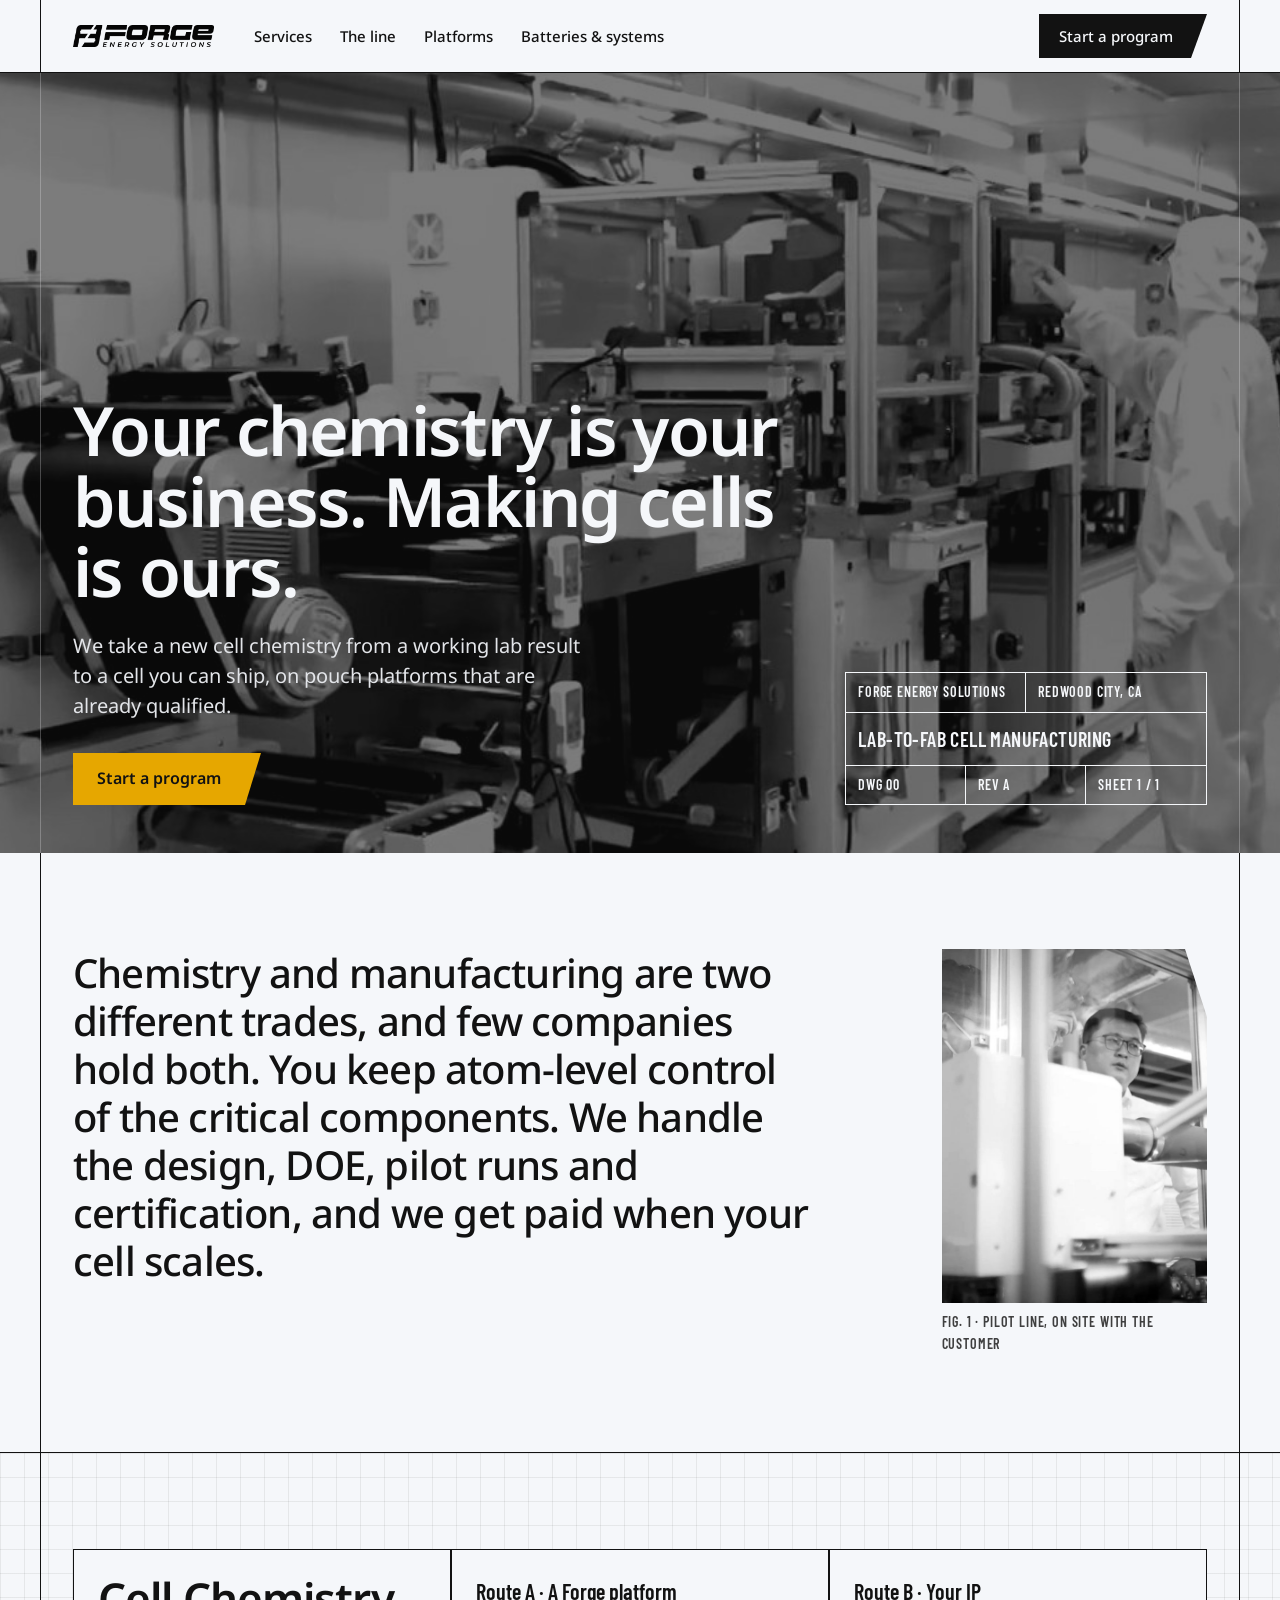
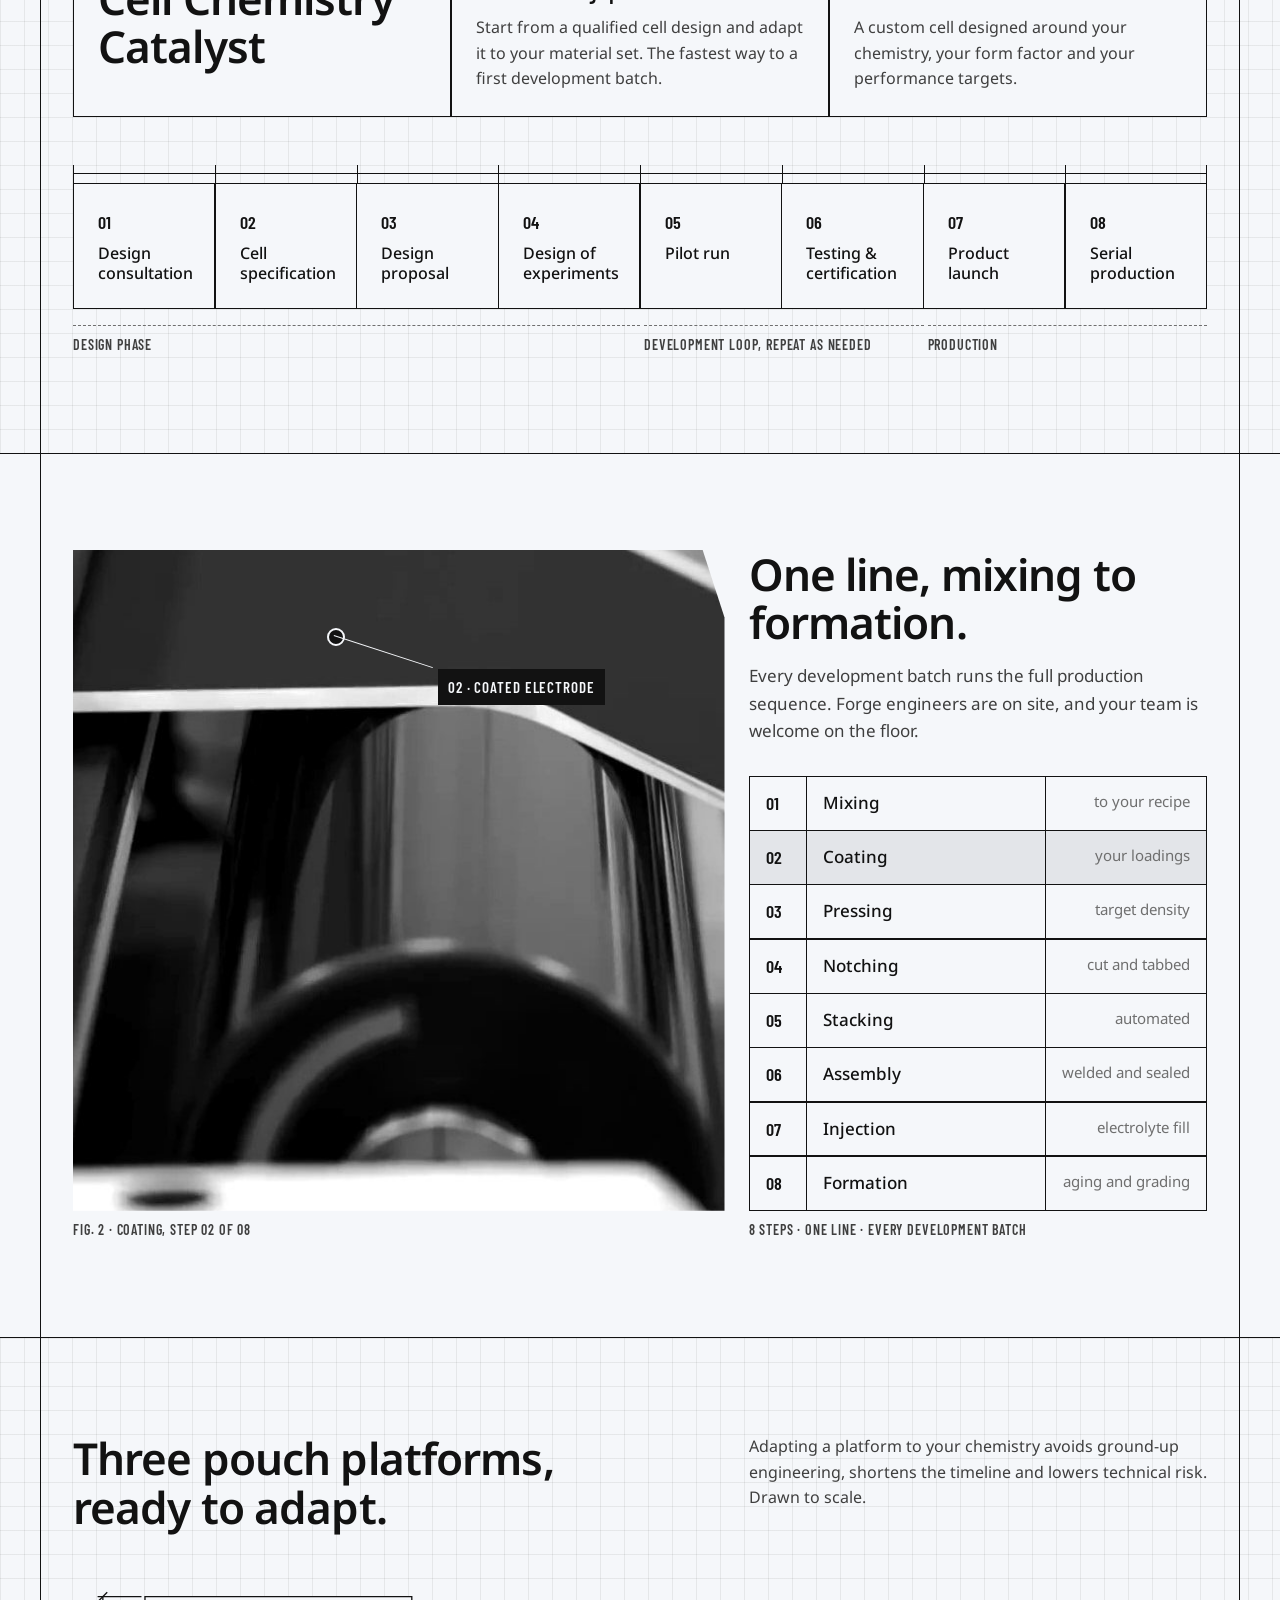
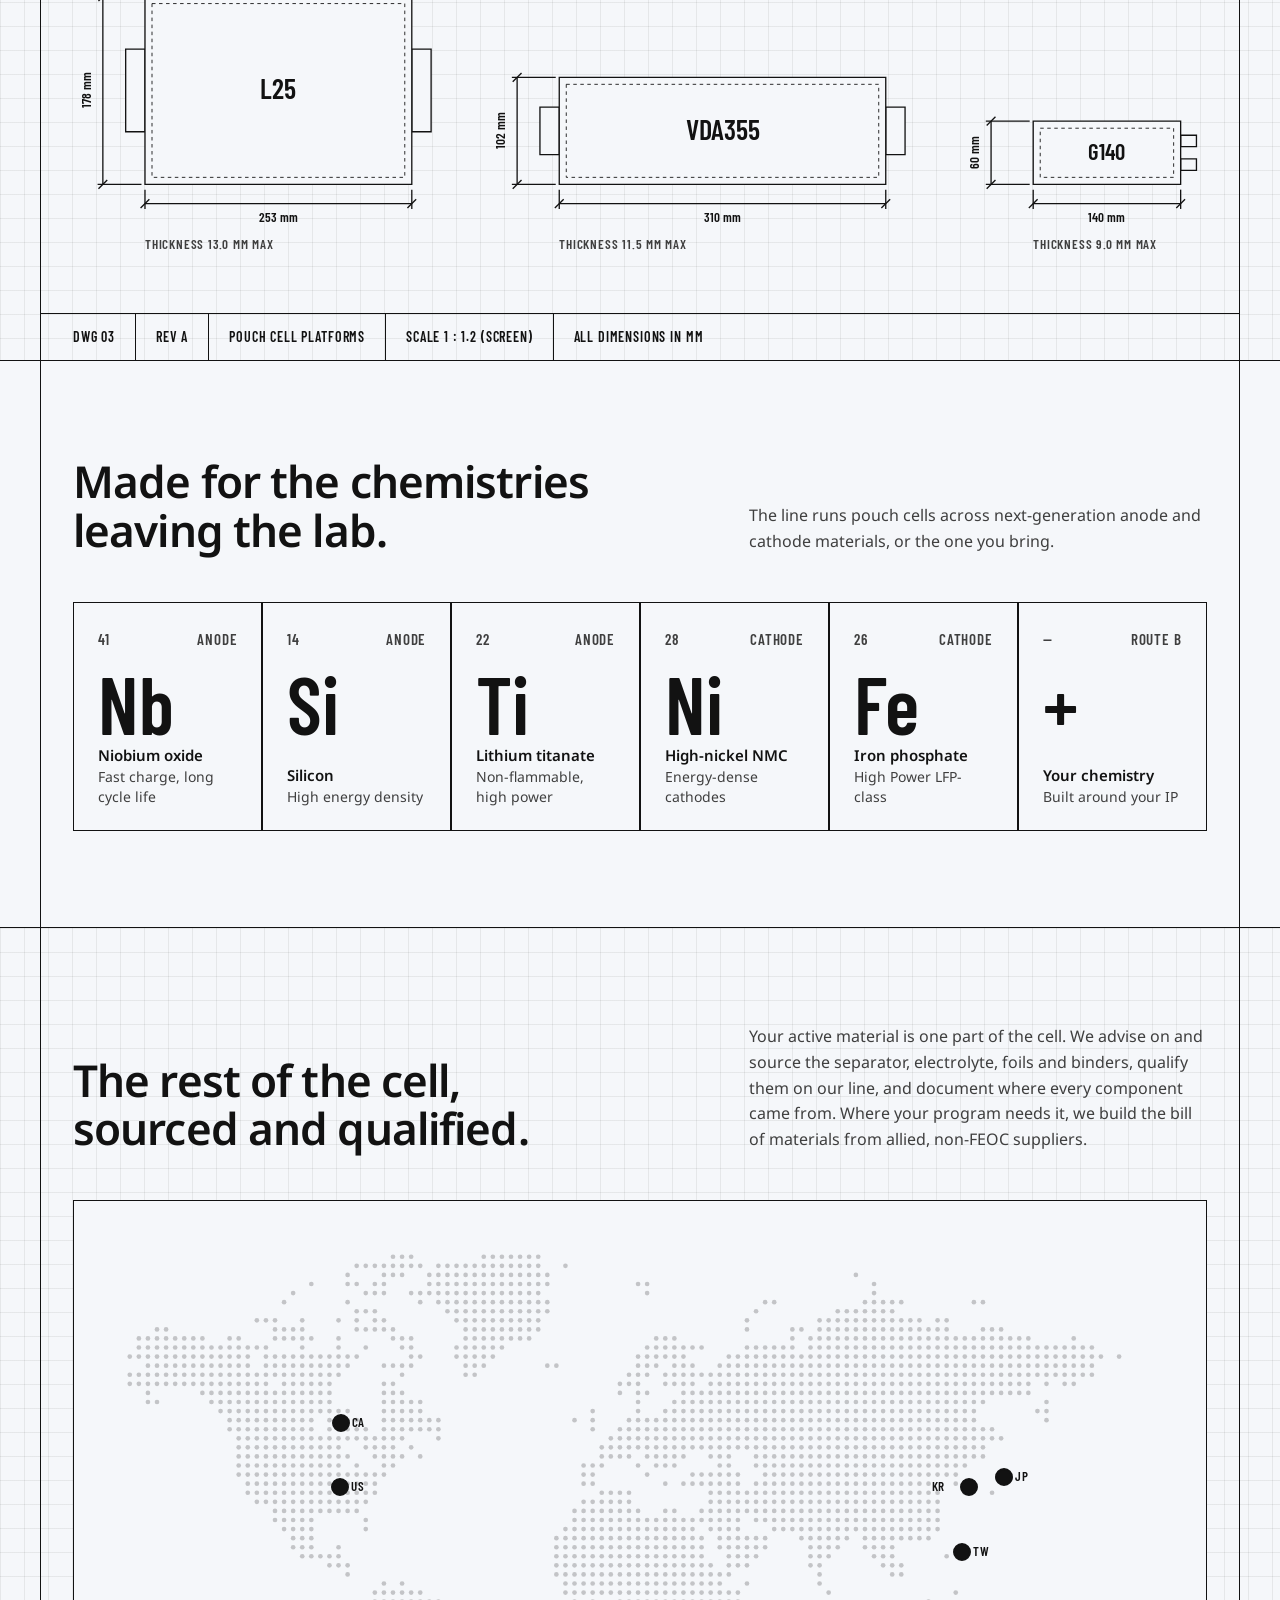
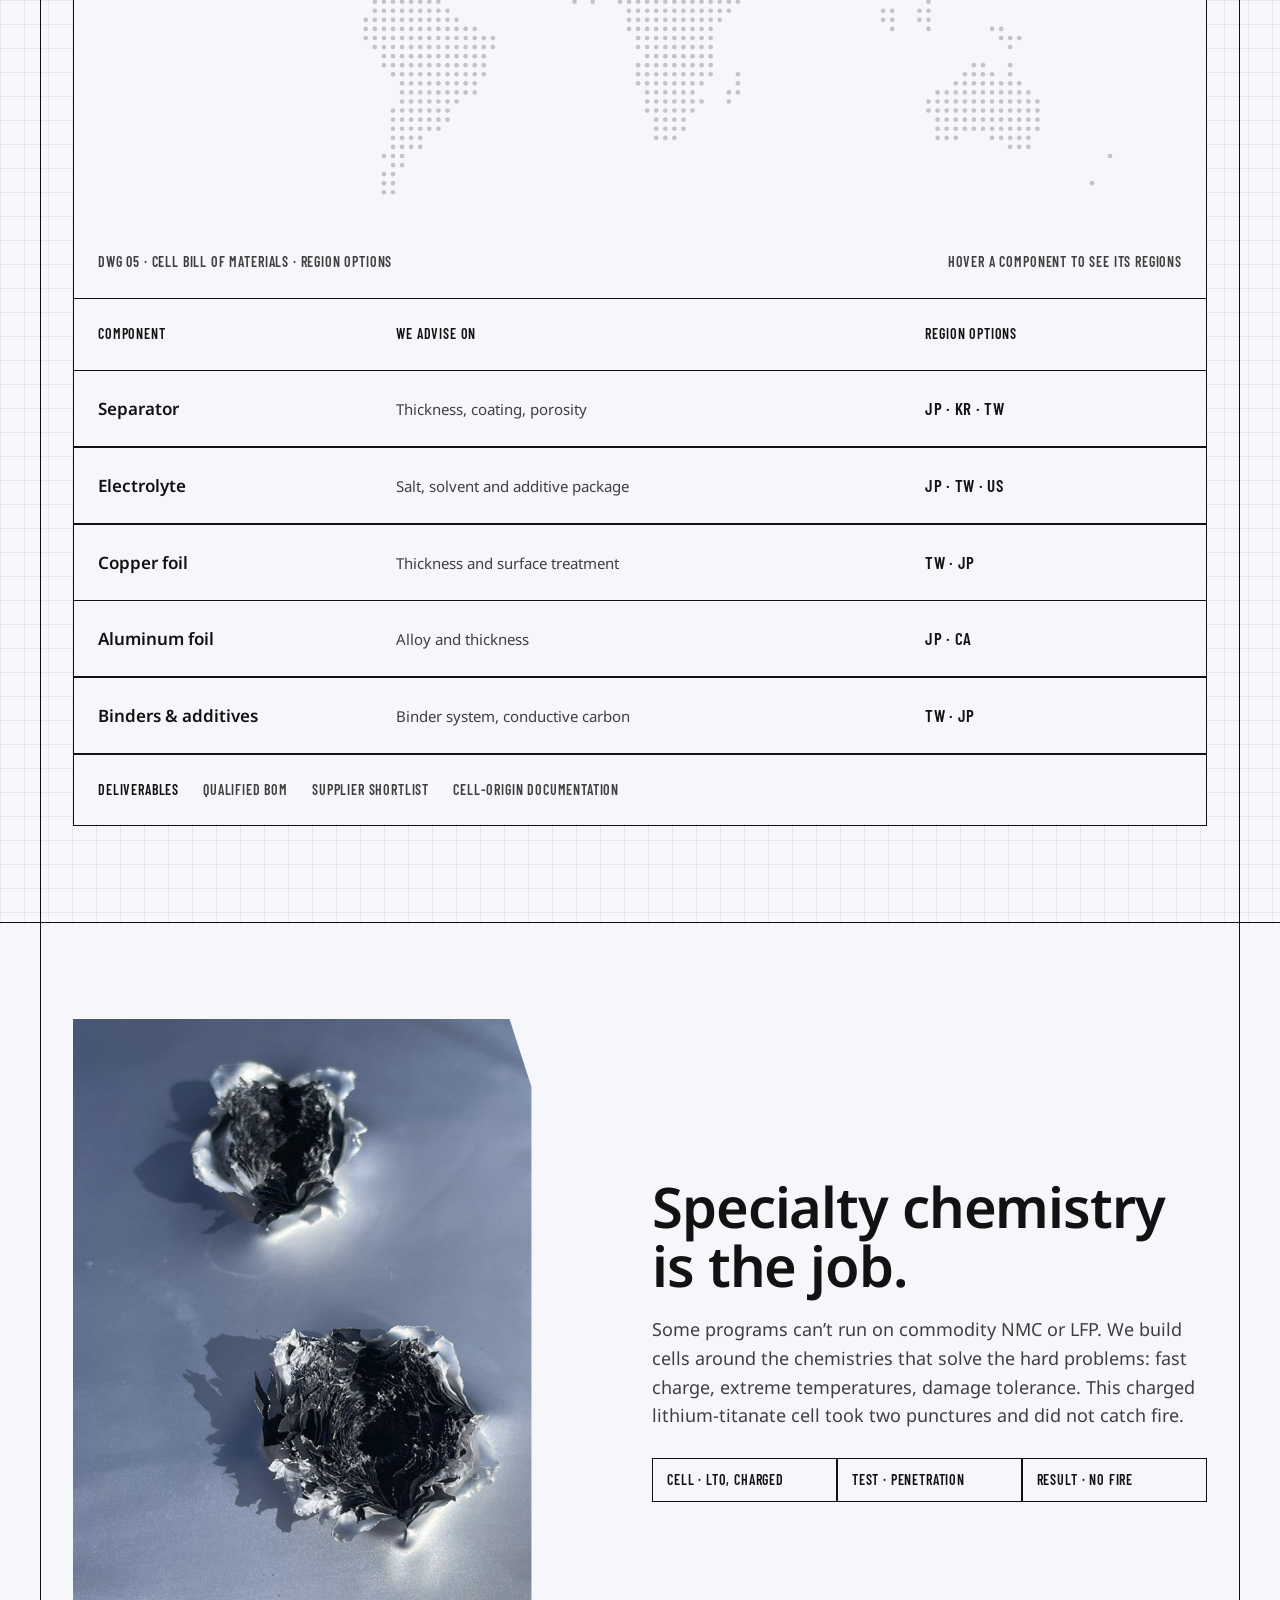
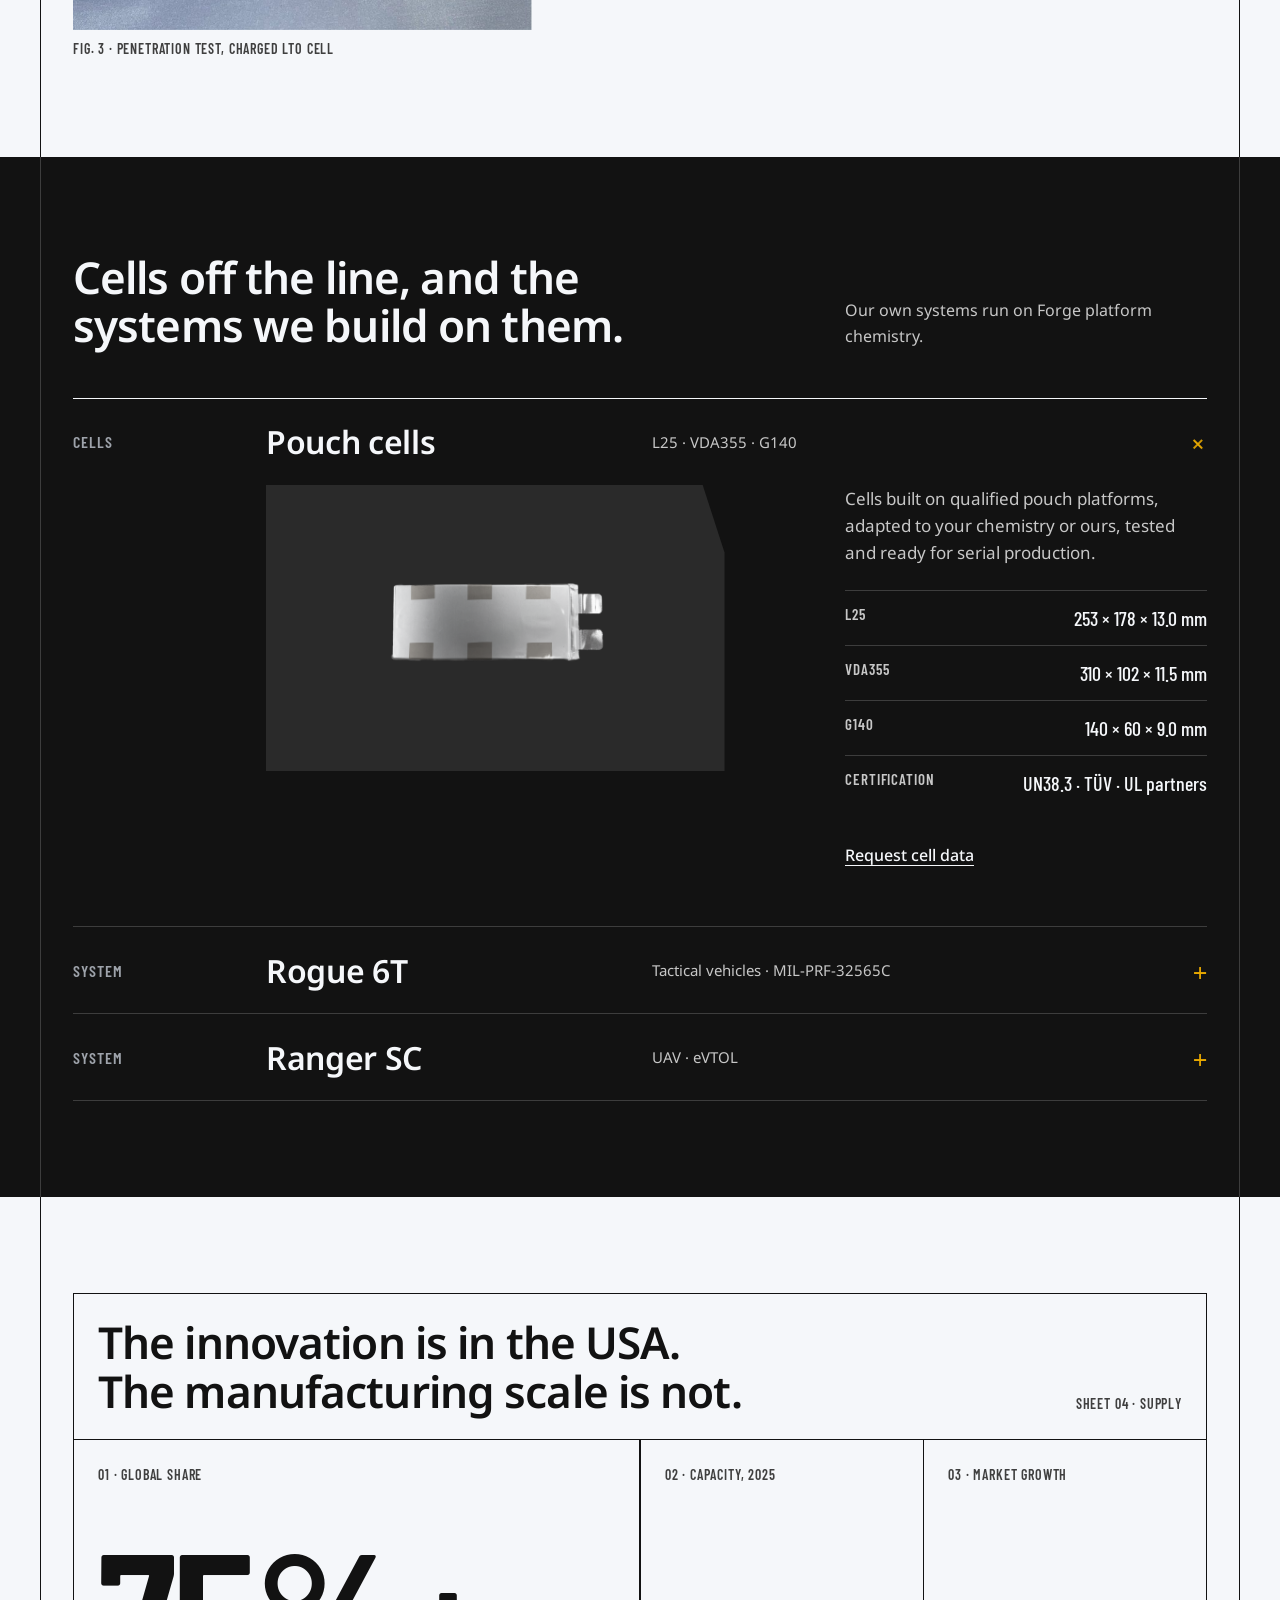
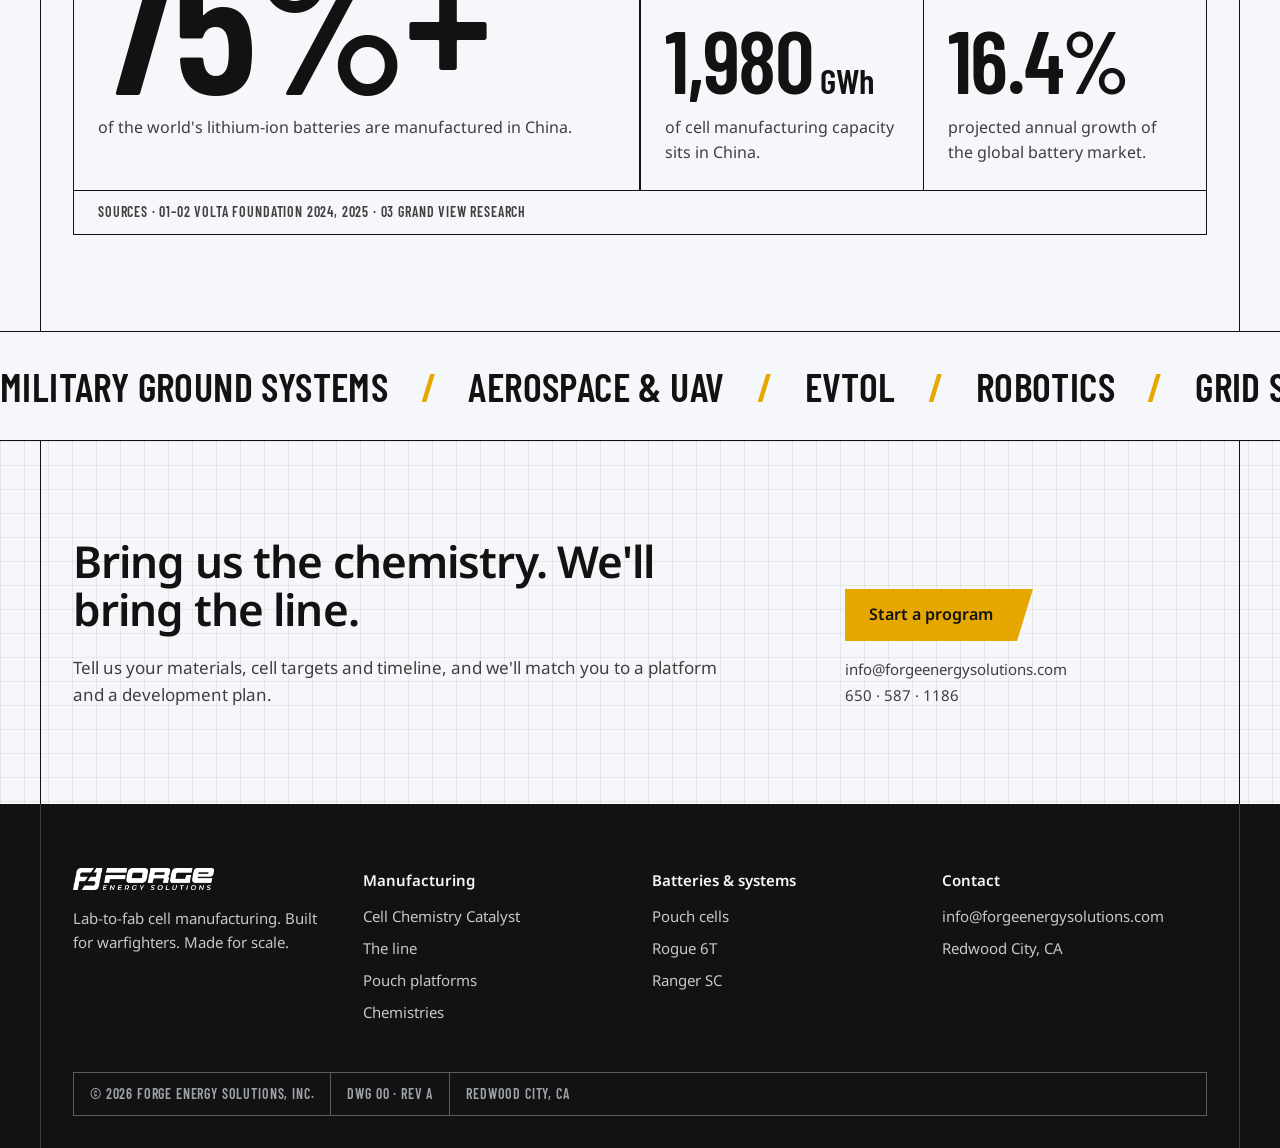
==== commit 578c6fbd: "Update supply-chain regions, darken product panels, fix inline script - Parts list: real region opti" ====
--- a/website-light/index.html
+++ b/website-light/index.html
@@ -206,6 +206,7 @@
             <div style="font-size: 15px; color: #6F6F6F; padding: 12px 16px; grid-column: auto; text-align: right; background: #F5F7FA;">aging and grading</div>
           
         </div>
+        <!-- TODO: rewrite this caption (see README, "Content to-do") -->
         <div class="lbl" style="margin-top: 8px;">8 steps · one line · every development batch</div>
       </div>
     </div>
@@ -297,7 +298,7 @@
   <div class="wrap"><div class="frame">
     <div class="g" style="margin-bottom: 48px; align-items: end;">
       <h2 class="h2 d-1-6">The rest of the cell, sourced and qualified.</h2>
-      <p class="d-8-5" style="margin: 0; font-size: 16px; color: #3F3F3F;">Your active material is one part of the cell. We advise on and source the separator, electrolyte, foils, binders, pouch film and tabs, qualify them on our line, and document where every component came from. Where your program needs it, we build the bill of materials from allied, non-FEOC suppliers.</p>
+      <p class="d-8-5" style="margin: 0; font-size: 16px; color: #3F3F3F;">Your active material is one part of the cell. We advise on and source the separator, electrolyte, foils and binders, qualify them on our line, and document where every component came from. Where your program needs it, we build the bill of materials from allied, non-FEOC suppliers.</p>
     </div>
     <div class="gb" style="background: #121212;">
       <div style="grid-column: 1 / -1; background: #F5F7FA;">
@@ -308,12 +309,8 @@
               <span class="pin-lbl lbl" data-pin-lbl style="position: absolute; left: 18px; top: -4px; white-space: nowrap; font-size: 13px; color: #121212;">US</span>
             </div>
           
-            <div class="map-pin" data-pin="UK" aria-hidden="true" style="position: absolute; left: 46.05%; top: 31.88%; width: 14px; height: 14px; margin: -7px 0 0 -7px; border: 2px solid #121212; border-radius: 50%; background: #121212; transform: scale(1);">
-              <span class="pin-lbl lbl" data-pin-lbl style="position: absolute; left: 18px; top: -4px; white-space: nowrap; font-size: 13px; color: #121212;">UK</span>
-            </div>
-          
-            <div class="map-pin" data-pin="EU" aria-hidden="true" style="position: absolute; left: 52.63%; top: 35.07%; width: 14px; height: 14px; margin: -7px 0 0 -7px; border: 2px solid #121212; border-radius: 50%; background: #121212; transform: scale(1);">
-              <span class="pin-lbl lbl" data-pin-lbl style="position: absolute; left: 18px; top: -4px; white-space: nowrap; font-size: 13px; color: #121212;">EU</span>
+            <div class="map-pin" data-pin="CA" aria-hidden="true" style="position: absolute; left: 22.19%; top: 31.99%; width: 14px; height: 14px; margin: -7px 0 0 -7px; border: 2px solid #121212; border-radius: 50%; background: #121212; transform: scale(1);">
+              <span class="pin-lbl lbl" data-pin-lbl style="position: absolute; left: 18px; top: -4px; white-space: nowrap; font-size: 13px; color: #121212;">CA</span>
             </div>
           
             <div class="map-pin" data-pin="KR" aria-hidden="true" style="position: absolute; left: 80.14%; top: 42.51%; width: 14px; height: 14px; margin: -7px 0 0 -7px; border: 2px solid #121212; border-radius: 50%; background: #121212; transform: scale(1);">
@@ -333,46 +330,34 @@
       </div>
       <div class="bom-row lbl" style="grid-column: 1 / -1; color: #121212;"><span>Component</span><span class="adv">We advise on</span><span>Region options</span></div>
       
-        <div class="bom-row" data-bom="0" data-regions="US JP KR" style="grid-column: 1 / -1; background: #F5F7FA;">
+        <div class="bom-row" data-bom="0" data-regions="JP KR TW" style="grid-column: 1 / -1; background: #F5F7FA;">
           <span style="font-weight: 600;">Separator</span>
           <span class="adv" style="font-size: 15px; color: #3F3F3F;">Thickness, coating, porosity</span>
-          <span style="font-family: 'Barlow Condensed', sans-serif; font-weight: 600; font-size: 17px; letter-spacing: 0.04em;">US · JP · KR</span>
-        </div>
-      
-        <div class="bom-row" data-bom="1" data-regions="JP KR US" style="grid-column: 1 / -1; background: #F5F7FA;">
+          <span style="font-family: 'Barlow Condensed', sans-serif; font-weight: 600; font-size: 17px; letter-spacing: 0.04em;">JP · KR · TW</span>
+        </div>
+      
+        <div class="bom-row" data-bom="1" data-regions="JP TW US" style="grid-column: 1 / -1; background: #F5F7FA;">
           <span style="font-weight: 600;">Electrolyte</span>
           <span class="adv" style="font-size: 15px; color: #3F3F3F;">Salt, solvent and additive package</span>
-          <span style="font-family: 'Barlow Condensed', sans-serif; font-weight: 600; font-size: 17px; letter-spacing: 0.04em;">JP · KR · US</span>
-        </div>
-      
-        <div class="bom-row" data-bom="2" data-regions="TW KR JP" style="grid-column: 1 / -1; background: #F5F7FA;">
+          <span style="font-family: 'Barlow Condensed', sans-serif; font-weight: 600; font-size: 17px; letter-spacing: 0.04em;">JP · TW · US</span>
+        </div>
+      
+        <div class="bom-row" data-bom="2" data-regions="TW JP" style="grid-column: 1 / -1; background: #F5F7FA;">
           <span style="font-weight: 600;">Copper foil</span>
           <span class="adv" style="font-size: 15px; color: #3F3F3F;">Thickness and surface treatment</span>
-          <span style="font-family: 'Barlow Condensed', sans-serif; font-weight: 600; font-size: 17px; letter-spacing: 0.04em;">TW · KR · JP</span>
-        </div>
-      
-        <div class="bom-row" data-bom="3" data-regions="JP KR EU" style="grid-column: 1 / -1; background: #F5F7FA;">
+          <span style="font-family: 'Barlow Condensed', sans-serif; font-weight: 600; font-size: 17px; letter-spacing: 0.04em;">TW · JP</span>
+        </div>
+      
+        <div class="bom-row" data-bom="3" data-regions="JP CA" style="grid-column: 1 / -1; background: #F5F7FA;">
           <span style="font-weight: 600;">Aluminum foil</span>
           <span class="adv" style="font-size: 15px; color: #3F3F3F;">Alloy and thickness</span>
-          <span style="font-family: 'Barlow Condensed', sans-serif; font-weight: 600; font-size: 17px; letter-spacing: 0.04em;">JP · KR · EU</span>
-        </div>
-      
-        <div class="bom-row" data-bom="4" data-regions="JP EU US" style="grid-column: 1 / -1; background: #F5F7FA;">
+          <span style="font-family: 'Barlow Condensed', sans-serif; font-weight: 600; font-size: 17px; letter-spacing: 0.04em;">JP · CA</span>
+        </div>
+      
+        <div class="bom-row" data-bom="4" data-regions="TW JP" style="grid-column: 1 / -1; background: #F5F7FA;">
           <span style="font-weight: 600;">Binders &amp; additives</span>
           <span class="adv" style="font-size: 15px; color: #3F3F3F;">Binder system, conductive carbon</span>
-          <span style="font-family: 'Barlow Condensed', sans-serif; font-weight: 600; font-size: 17px; letter-spacing: 0.04em;">JP · EU · US</span>
-        </div>
-      
-        <div class="bom-row" data-bom="5" data-regions="JP KR" style="grid-column: 1 / -1; background: #F5F7FA;">
-          <span style="font-weight: 600;">Pouch film</span>
-          <span class="adv" style="font-size: 15px; color: #3F3F3F;">Laminate stack, depth of draw</span>
-          <span style="font-family: 'Barlow Condensed', sans-serif; font-weight: 600; font-size: 17px; letter-spacing: 0.04em;">JP · KR</span>
-        </div>
-      
-        <div class="bom-row" data-bom="6" data-regions="KR TW JP" style="grid-column: 1 / -1; background: #F5F7FA;">
-          <span style="font-weight: 600;">Tabs &amp; tab film</span>
-          <span class="adv" style="font-size: 15px; color: #3F3F3F;">Material, plating, sealant</span>
-          <span style="font-family: 'Barlow Condensed', sans-serif; font-weight: 600; font-size: 17px; letter-spacing: 0.04em;">KR · TW · JP</span>
+          <span style="font-family: 'Barlow Condensed', sans-serif; font-weight: 600; font-size: 17px; letter-spacing: 0.04em;">TW · JP</span>
         </div>
       
       <div class="lbl" style="grid-column: 1 / -1; color: #121212; display: flex; flex-wrap: wrap; gap: 8px 24px;"><span>Deliverables</span><span style="color: #3F3F3F;">Qualified BOM</span><span style="color: #3F3F3F;">Supplier shortlist</span><span style="color: #3F3F3F;">Cell-origin documentation</span></div>
@@ -419,7 +404,7 @@
           </button>
           <div id="fl-prod-0" data-acc-panel>
             <div class="g" style="padding: 0 0 48px;">
-              <div class="d-3-5 cut-img" style="background: #FFFFFF; aspect-ratio: 16 / 10; display: flex; align-items: center; justify-content: center;">
+              <div class="d-3-5 cut-img" style="background: #2A2A2A; aspect-ratio: 16 / 10; display: flex; align-items: center; justify-content: center;">
                 <img class="diag-reveal" src="assets/cell-single.png" alt="Forge pouch cell" style="max-width: 78%; max-height: 82%; width: auto; height: auto; display: block;">
               </div>
               <div class="d-9-4" style="display: flex; flex-direction: column;">
@@ -448,7 +433,7 @@
           </button>
           <div id="fl-prod-1" data-acc-panel hidden>
             <div class="g" style="padding: 0 0 48px;">
-              <div class="d-3-5 cut-img" style="background: #FFFFFF; aspect-ratio: 16 / 10; display: flex; align-items: center; justify-content: center;">
+              <div class="d-3-5 cut-img" style="background: #2A2A2A; aspect-ratio: 16 / 10; display: flex; align-items: center; justify-content: center;">
                 <img class="diag-reveal" src="assets/rogue-6t-tan.png" alt="ROGUE 6T tactical vehicle battery" style="max-width: 78%; max-height: 82%; width: auto; height: auto; display: block;">
               </div>
               <div class="d-9-4" style="display: flex; flex-direction: column;">
@@ -477,7 +462,7 @@
           </button>
           <div id="fl-prod-2" data-acc-panel hidden>
             <div class="g" style="padding: 0 0 48px;">
-              <div class="d-3-5 cut-img" style="background: #FFFFFF; aspect-ratio: 16 / 10; display: flex; align-items: center; justify-content: center;">
+              <div class="d-3-5 cut-img" style="background: #2A2A2A; aspect-ratio: 16 / 10; display: flex; align-items: center; justify-content: center;">
                 <img class="diag-reveal" src="assets/ranger-pack-black.png" alt="RANGER SC drone power pack" style="max-width: 78%; max-height: 82%; width: auto; height: auto; display: block;">
               </div>
               <div class="d-9-4" style="display: flex; flex-direction: column;">
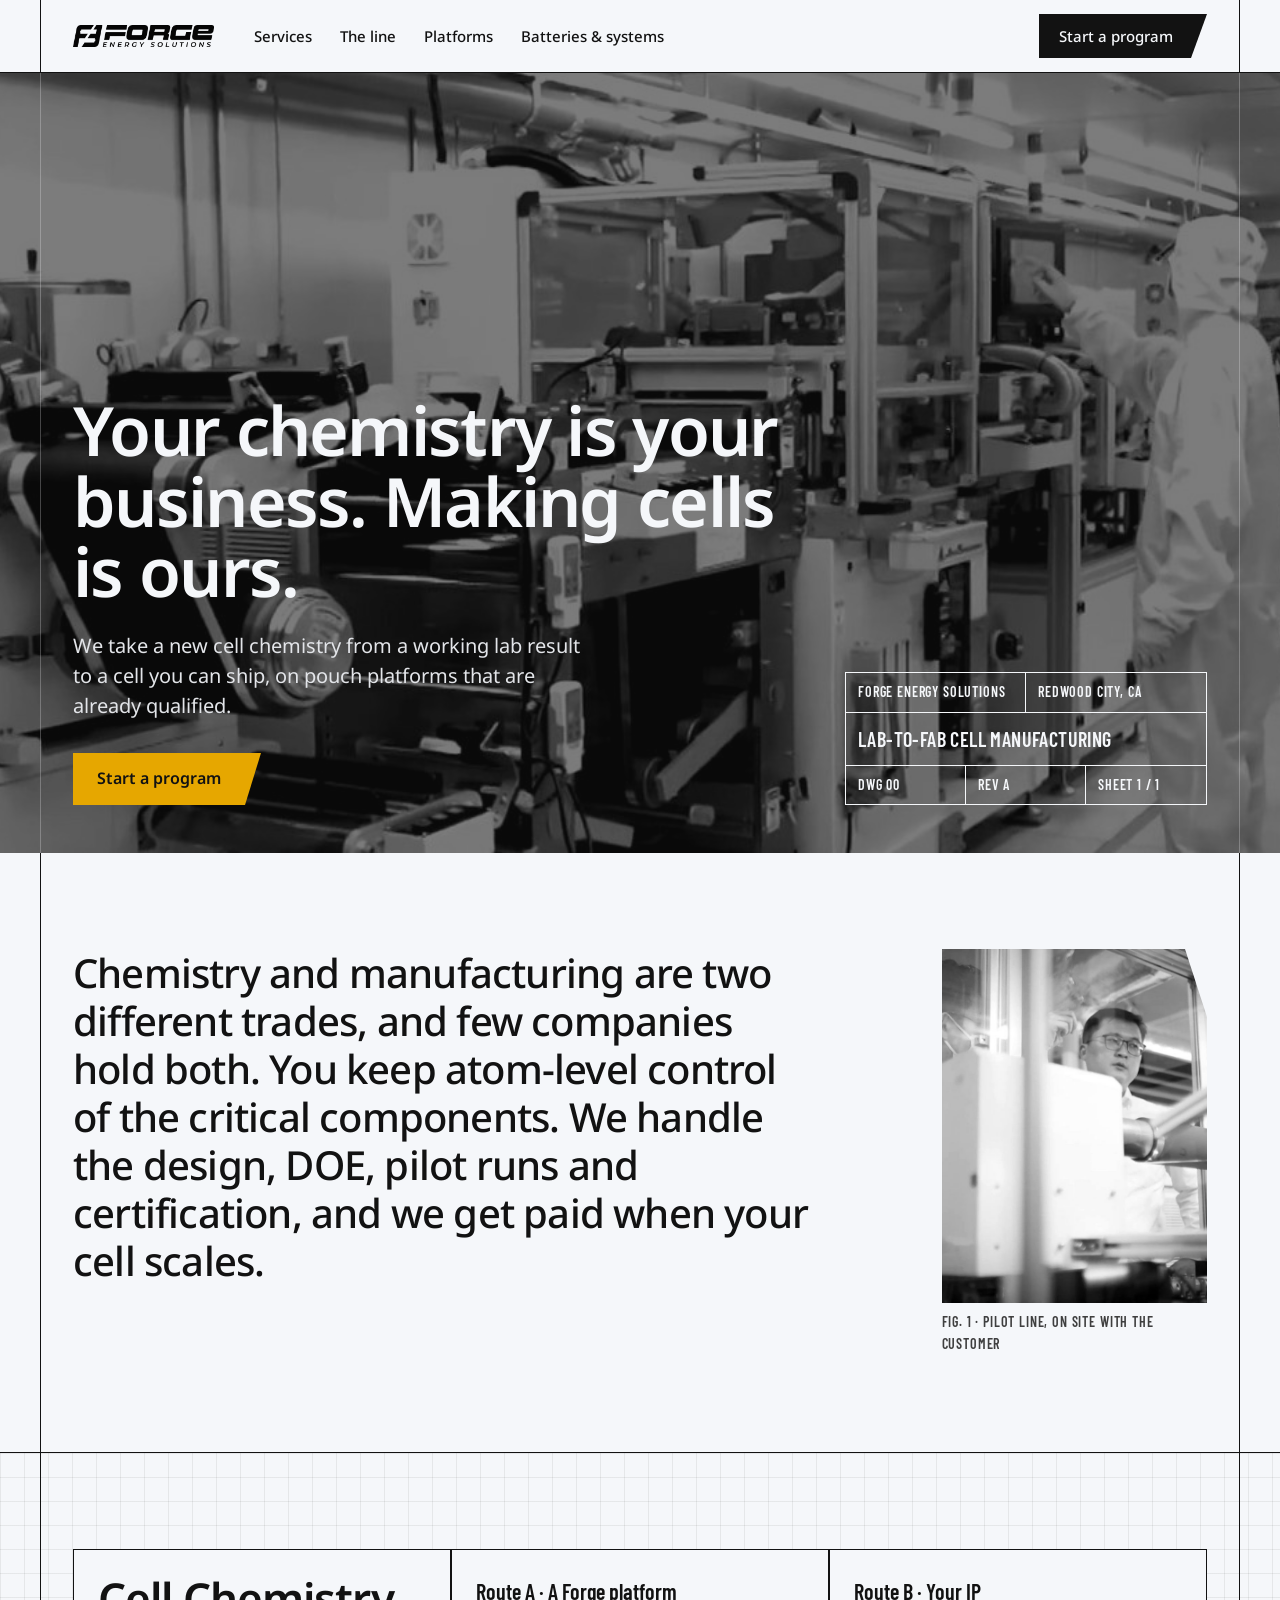
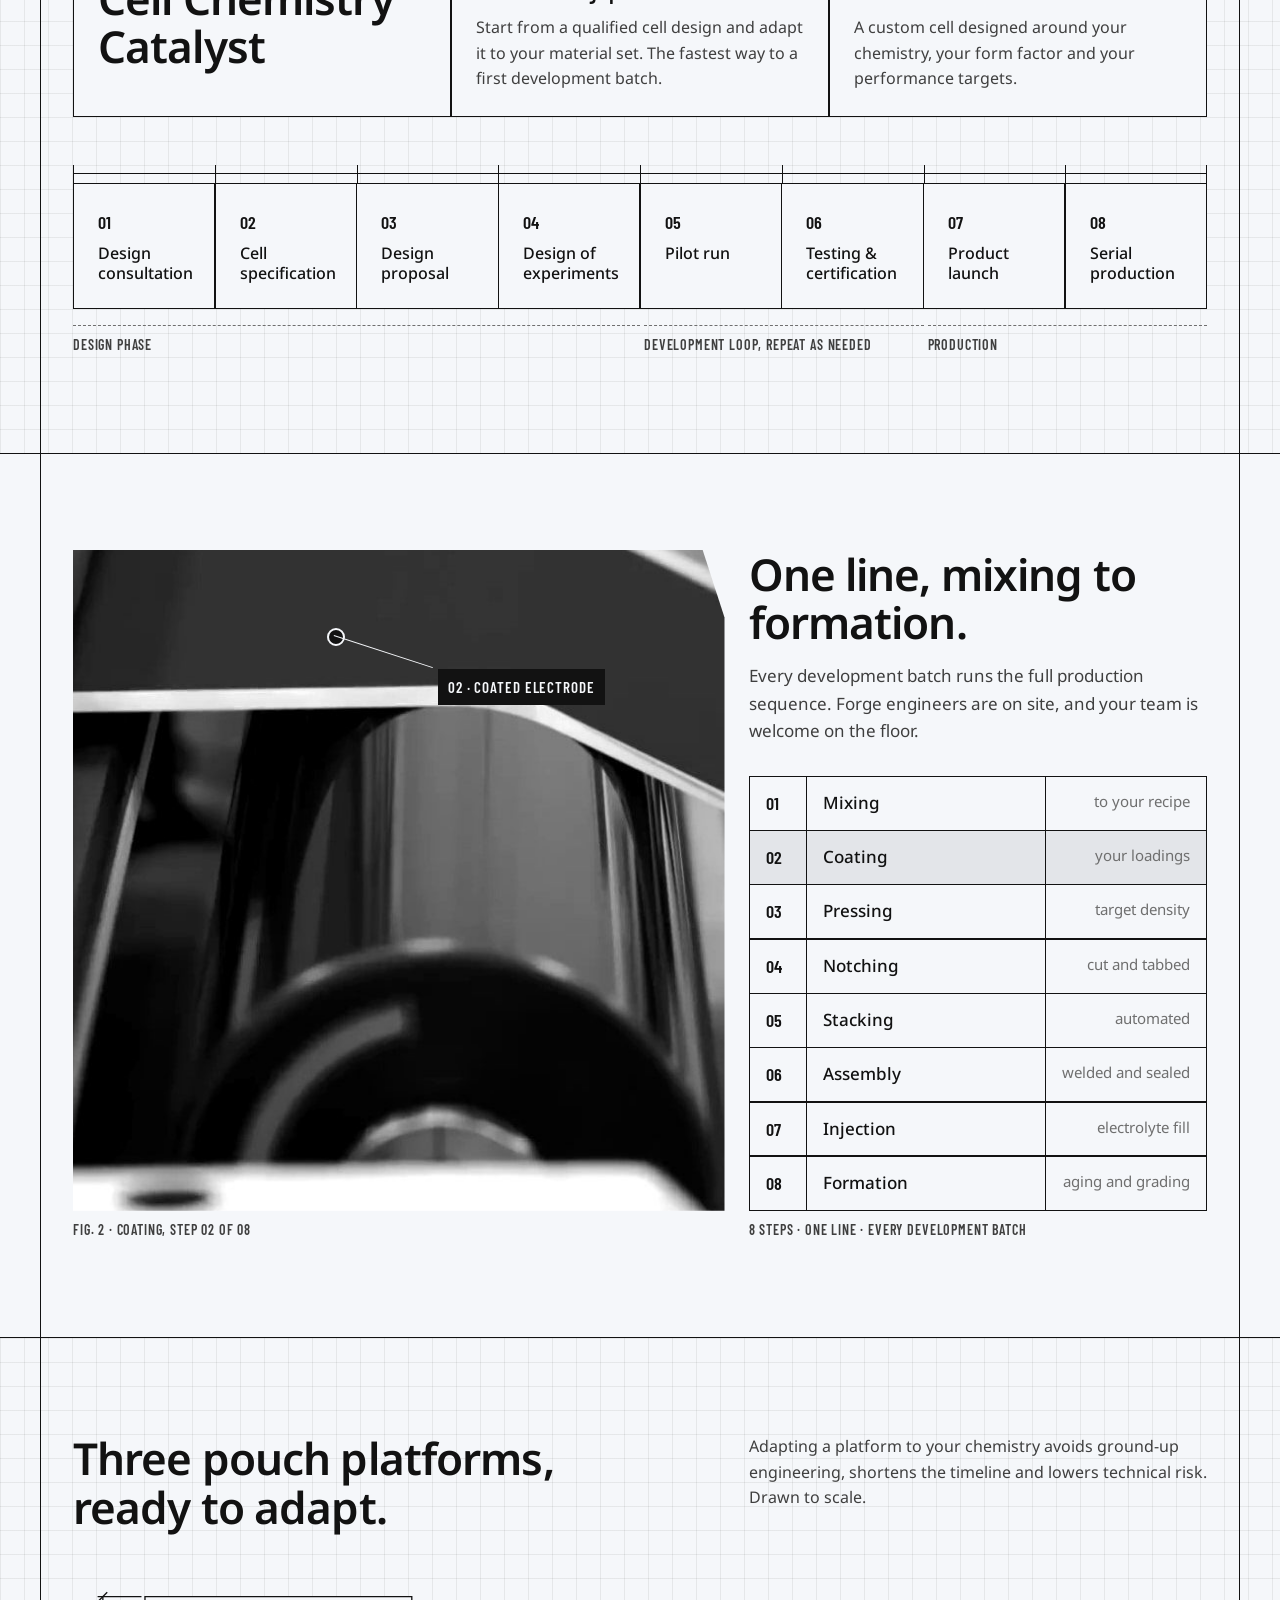
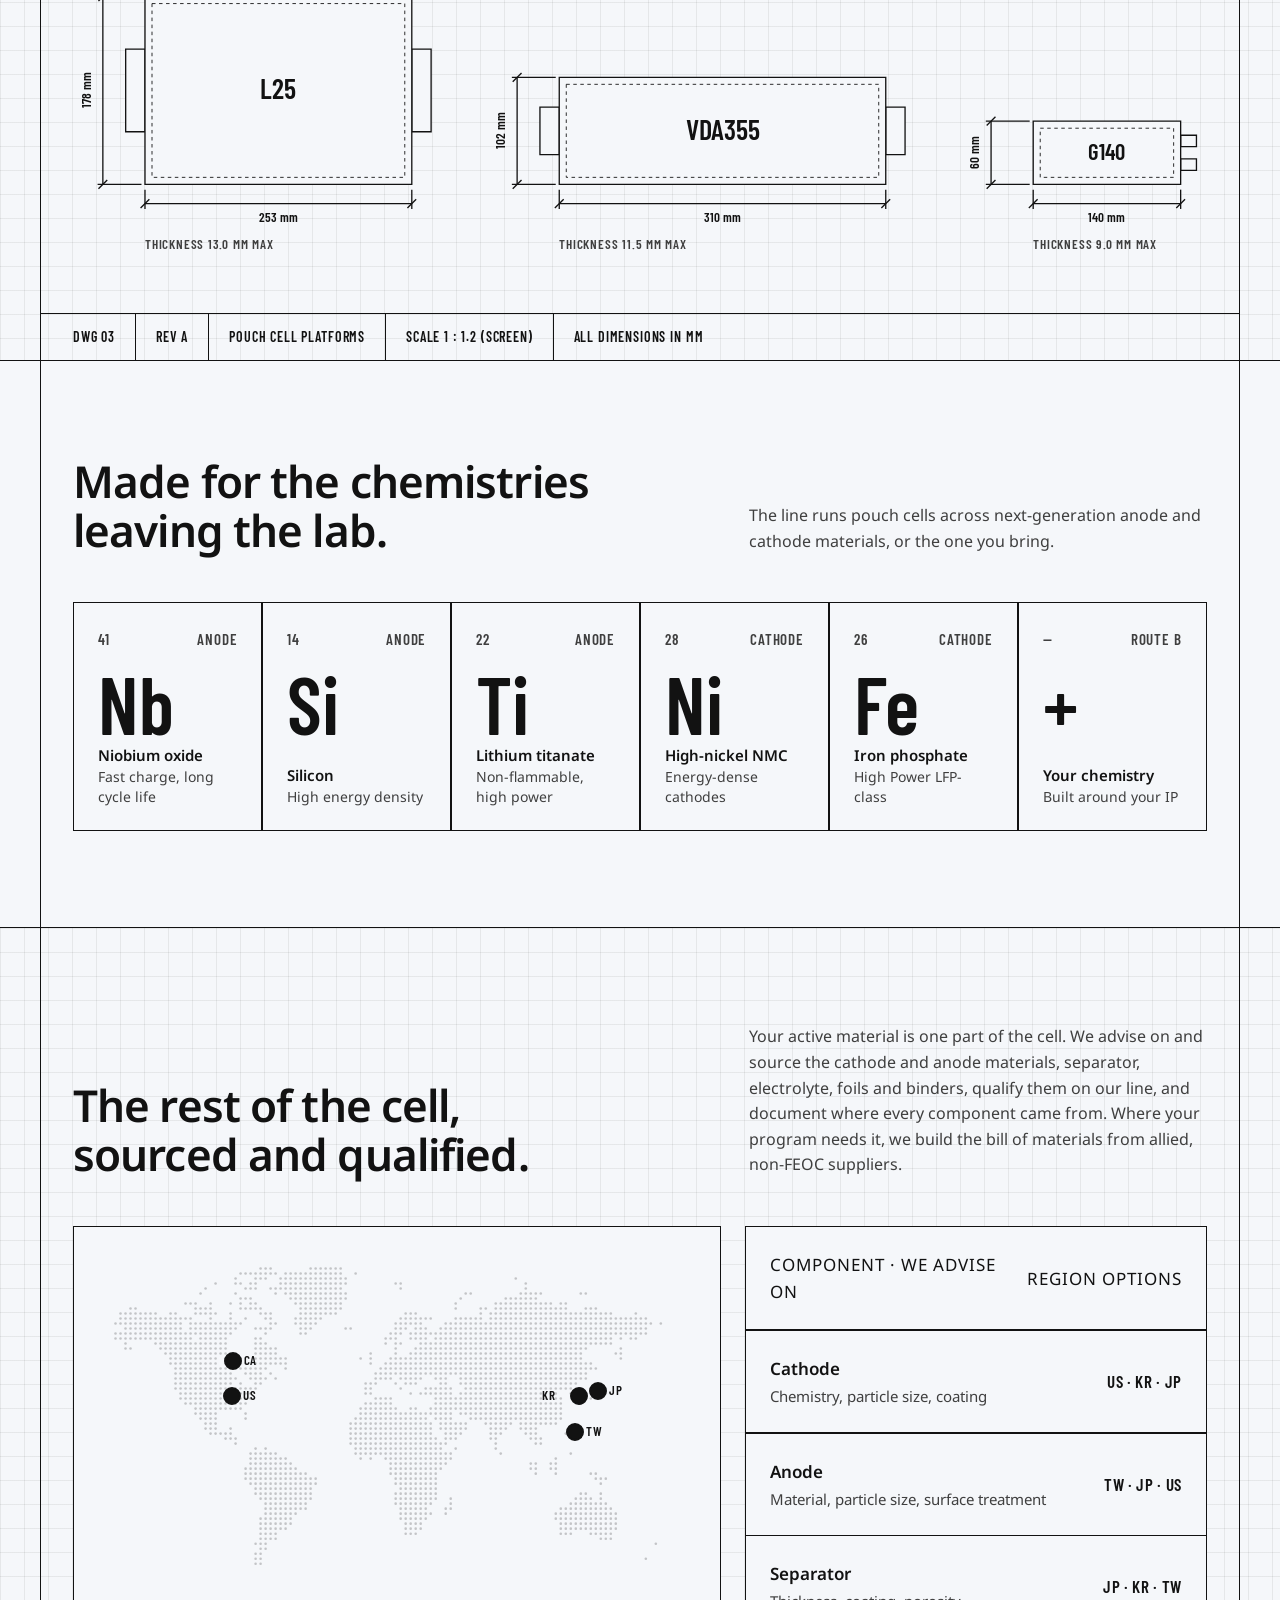
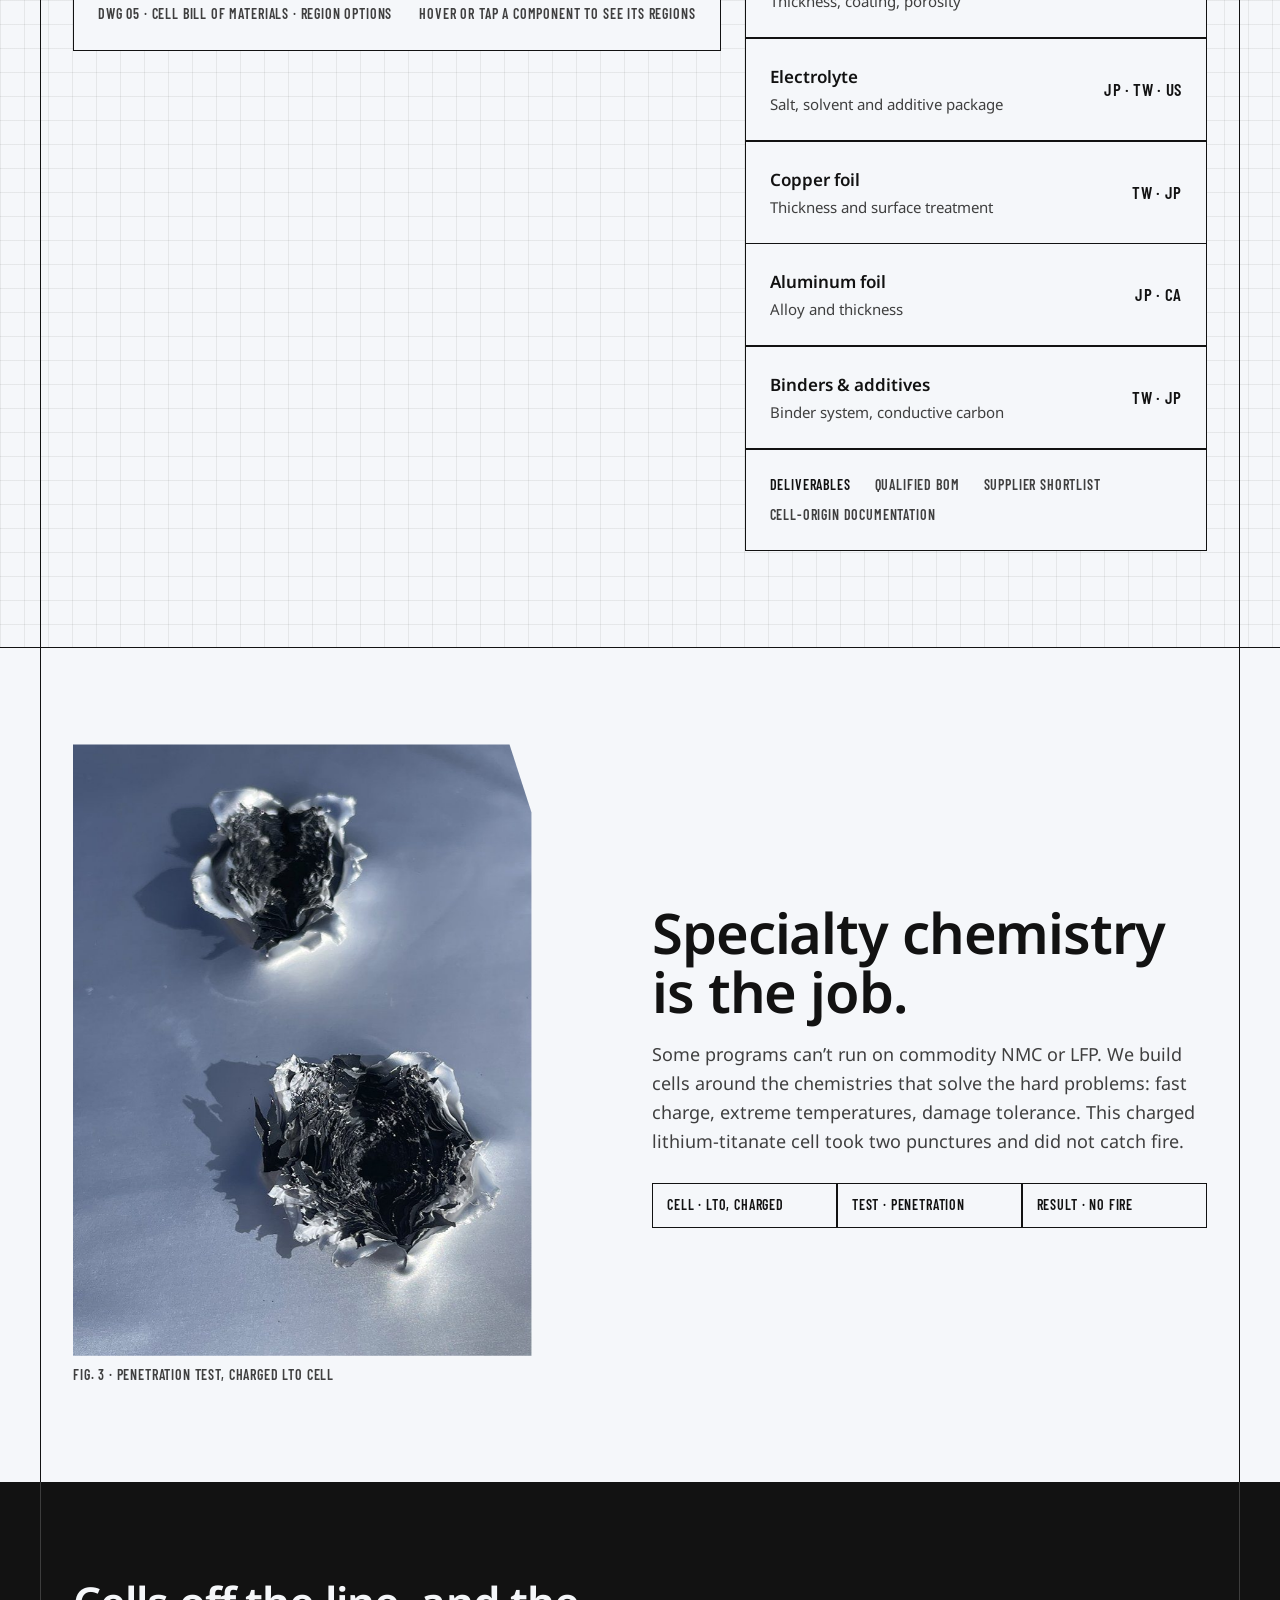
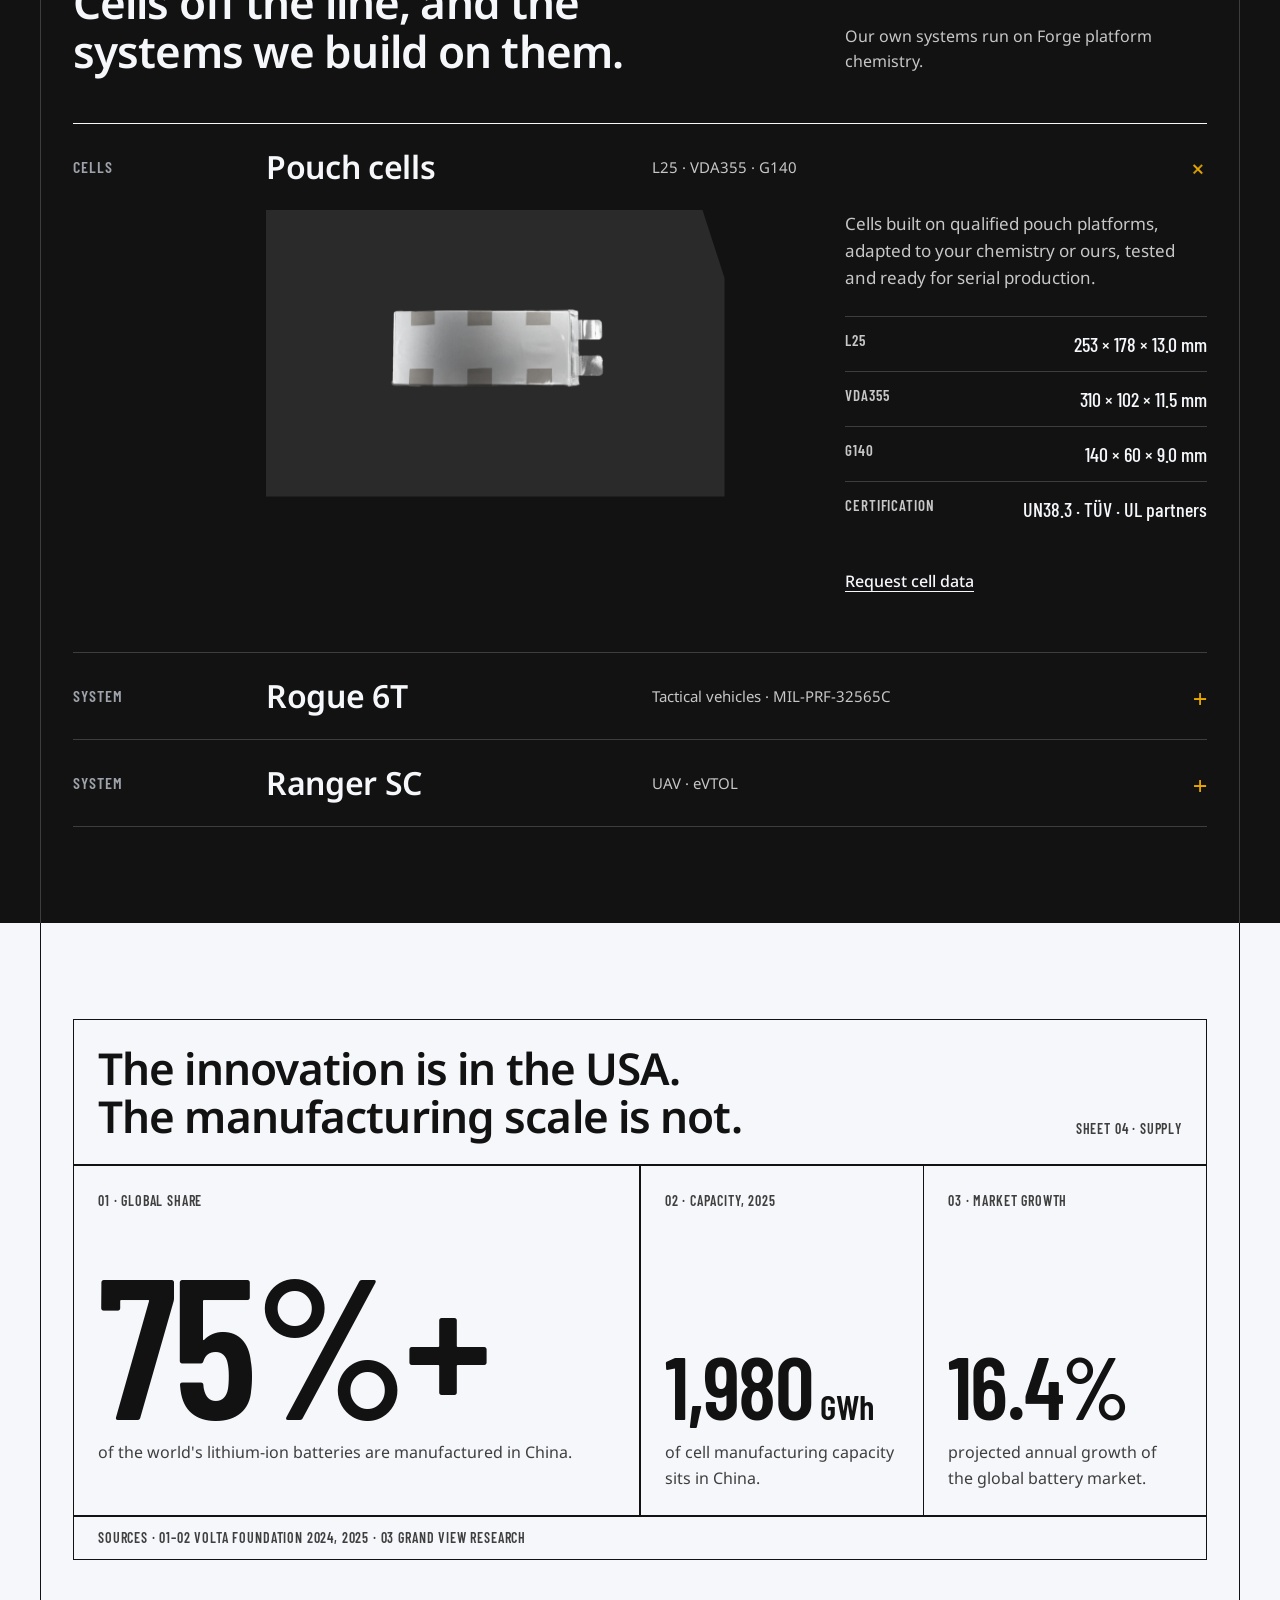
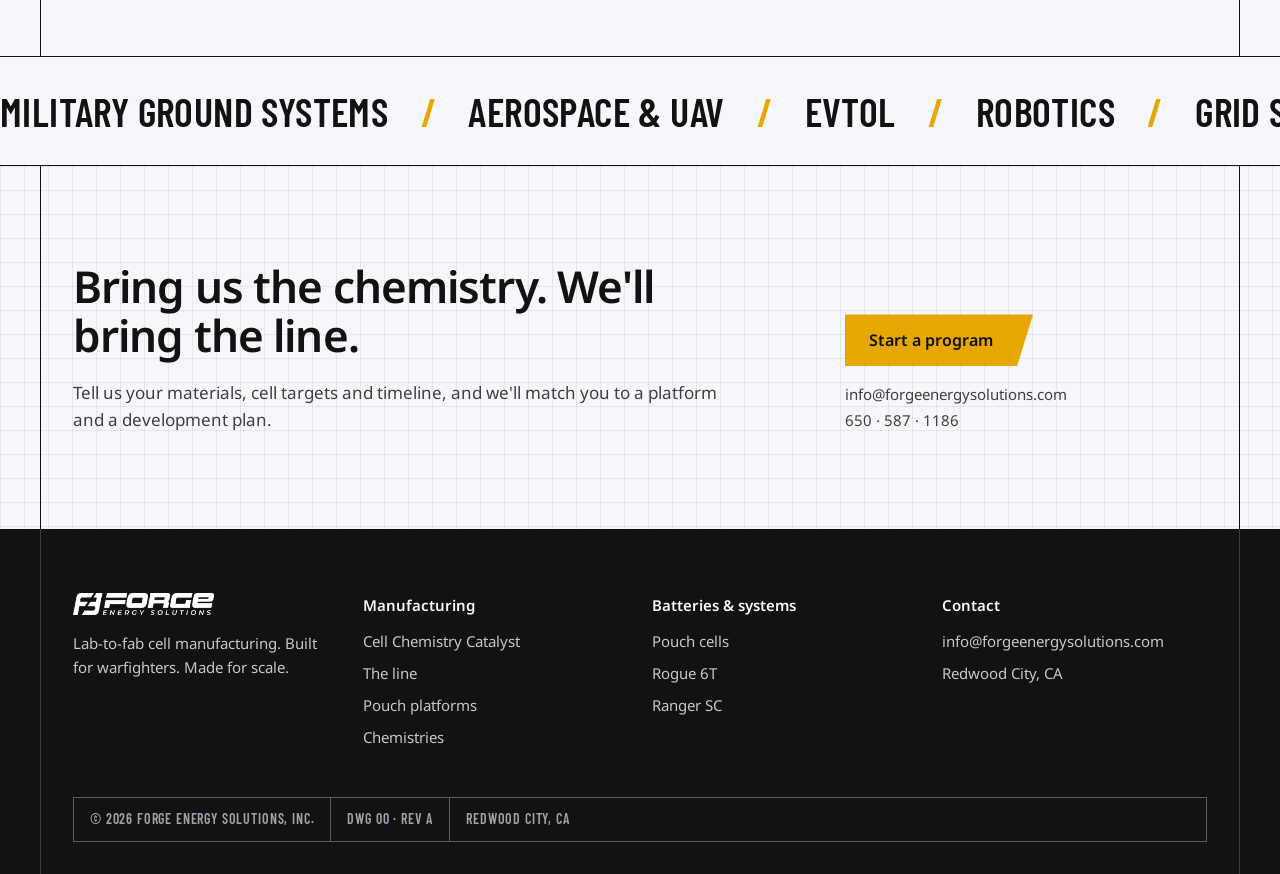
==== commit 7a25d423: "Supply chain: map beside the parts list, add cathode and anode - Map and list sit side by side; the " ====
--- a/website-light/index.html
+++ b/website-light/index.html
@@ -13,7 +13,7 @@
 <style>body{margin:0;background:#F5F7FA}</style>
 </head>
 <body>
-<div class="fl" style="width: 100%; background: #F5F7FA; color: #121212; font-family: 'Noto Sans', system-ui, sans-serif; font-size: 17px; line-height: 1.6; -webkit-font-smoothing: antialiased; overflow-x: hidden;">
+<div class="fl" style="width: 100%; background: #F5F7FA; color: #121212; font-family: 'Noto Sans', system-ui, sans-serif; font-size: 17px; line-height: 1.6; -webkit-font-smoothing: antialiased; overflow-x: clip;">
 
 <!-- ============ NAV ============ -->
 <header style="position: sticky; top: 0; z-index: 20; background: #F5F7FA; border-bottom: 1.5px solid #121212;">
@@ -298,10 +298,10 @@
   <div class="wrap"><div class="frame">
     <div class="g" style="margin-bottom: 48px; align-items: end;">
       <h2 class="h2 d-1-6">The rest of the cell, sourced and qualified.</h2>
-      <p class="d-8-5" style="margin: 0; font-size: 16px; color: #3F3F3F;">Your active material is one part of the cell. We advise on and source the separator, electrolyte, foils and binders, qualify them on our line, and document where every component came from. Where your program needs it, we build the bill of materials from allied, non-FEOC suppliers.</p>
-    </div>
-    <div class="gb" style="background: #121212;">
-      <div style="grid-column: 1 / -1; background: #F5F7FA;">
+      <p class="d-8-5" style="margin: 0; font-size: 16px; color: #3F3F3F;">Your active material is one part of the cell. We advise on and source the cathode and anode materials, separator, electrolyte, foils and binders, qualify them on our line, and document where every component came from. Where your program needs it, we build the bill of materials from allied, non-FEOC suppliers.</p>
+    </div>
+    <div class="supply-split">
+      <div class="supply-map">
         <div style="position: relative;">
           <svg viewBox="0 0 1672 941" role="img" aria-label="World map" style="display: block; width: 100%; height: auto;"><g fill="#121212" fill-opacity="0.22"><circle cx="455" cy="49" r="3.6"></circle><circle cx="469" cy="49" r="3.6"></circle><circle cx="483" cy="49" r="3.6"></circle><circle cx="595" cy="49" r="3.6"></circle><circle cx="609" cy="49" r="3.6"></circle><circle cx="623" cy="49" r="3.6"></circle><circle cx="637" cy="49" r="3.6"></circle><circle cx="651" cy="49" r="3.6"></circle><circle cx="665" cy="49" r="3.6"></circle><circle cx="679" cy="49" r="3.6"></circle><circle cx="399" cy="63" r="3.6"></circle><circle cx="413" cy="63" r="3.6"></circle><circle cx="427" cy="63" r="3.6"></circle><circle cx="441" cy="63" r="3.6"></circle><circle cx="455" cy="63" r="3.6"></circle><circle cx="469" cy="63" r="3.6"></circle><circle cx="483" cy="63" r="3.6"></circle><circle cx="497" cy="63" r="3.6"></circle><circle cx="525" cy="63" r="3.6"></circle><circle cx="539" cy="63" r="3.6"></circle><circle cx="553" cy="63" r="3.6"></circle><circle cx="567" cy="63" r="3.6"></circle><circle cx="581" cy="63" r="3.6"></circle><circle cx="595" cy="63" r="3.6"></circle><circle cx="609" cy="63" r="3.6"></circle><circle cx="623" cy="63" r="3.6"></circle><circle cx="637" cy="63" r="3.6"></circle><circle cx="651" cy="63" r="3.6"></circle><circle cx="665" cy="63" r="3.6"></circle><circle cx="679" cy="63" r="3.6"></circle><circle cx="721" cy="63" r="3.6"></circle><circle cx="385" cy="77" r="3.6"></circle><circle cx="441" cy="77" r="3.6"></circle><circle cx="455" cy="77" r="3.6"></circle><circle cx="469" cy="77" r="3.6"></circle><circle cx="511" cy="77" r="3.6"></circle><circle cx="525" cy="77" r="3.6"></circle><circle cx="539" cy="77" r="3.6"></circle><circle cx="553" cy="77" r="3.6"></circle><circle cx="567" cy="77" r="3.6"></circle><circle cx="581" cy="77" r="3.6"></circle><circle cx="595" cy="77" r="3.6"></circle><circle cx="609" cy="77" r="3.6"></circle><circle cx="623" cy="77" r="3.6"></circle><circle cx="637" cy="77" r="3.6"></circle><circle cx="651" cy="77" r="3.6"></circle><circle cx="665" cy="77" r="3.6"></circle><circle cx="679" cy="77" r="3.6"></circle><circle cx="693" cy="77" r="3.6"></circle><circle cx="1169" cy="77" r="3.6"></circle><circle cx="329" cy="91" r="3.6"></circle><circle cx="385" cy="91" r="3.6"></circle><circle cx="399" cy="91" r="3.6"></circle><circle cx="427" cy="91" r="3.6"></circle><circle cx="441" cy="91" r="3.6"></circle><circle cx="511" cy="91" r="3.6"></circle><circle cx="525" cy="91" r="3.6"></circle><circle cx="539" cy="91" r="3.6"></circle><circle cx="553" cy="91" r="3.6"></circle><circle cx="567" cy="91" r="3.6"></circle><circle cx="581" cy="91" r="3.6"></circle><circle cx="595" cy="91" r="3.6"></circle><circle cx="609" cy="91" r="3.6"></circle><circle cx="623" cy="91" r="3.6"></circle><circle cx="637" cy="91" r="3.6"></circle><circle cx="651" cy="91" r="3.6"></circle><circle cx="665" cy="91" r="3.6"></circle><circle cx="679" cy="91" r="3.6"></circle><circle cx="693" cy="91" r="3.6"></circle><circle cx="833" cy="91" r="3.6"></circle><circle cx="847" cy="91" r="3.6"></circle><circle cx="1197" cy="91" r="3.6"></circle><circle cx="301" cy="105" r="3.6"></circle><circle cx="413" cy="105" r="3.6"></circle><circle cx="427" cy="105" r="3.6"></circle><circle cx="441" cy="105" r="3.6"></circle><circle cx="483" cy="105" r="3.6"></circle><circle cx="497" cy="105" r="3.6"></circle><circle cx="511" cy="105" r="3.6"></circle><circle cx="525" cy="105" r="3.6"></circle><circle cx="539" cy="105" r="3.6"></circle><circle cx="553" cy="105" r="3.6"></circle><circle cx="567" cy="105" r="3.6"></circle><circle cx="581" cy="105" r="3.6"></circle><circle cx="595" cy="105" r="3.6"></circle><circle cx="609" cy="105" r="3.6"></circle><circle cx="623" cy="105" r="3.6"></circle><circle cx="637" cy="105" r="3.6"></circle><circle cx="651" cy="105" r="3.6"></circle><circle cx="665" cy="105" r="3.6"></circle><circle cx="679" cy="105" r="3.6"></circle><circle cx="847" cy="105" r="3.6"></circle><circle cx="1197" cy="105" r="3.6"></circle><circle cx="287" cy="119" r="3.6"></circle><circle cx="385" cy="119" r="3.6"></circle><circle cx="497" cy="119" r="3.6"></circle><circle cx="525" cy="119" r="3.6"></circle><circle cx="539" cy="119" r="3.6"></circle><circle cx="553" cy="119" r="3.6"></circle><circle cx="567" cy="119" r="3.6"></circle><circle cx="581" cy="119" r="3.6"></circle><circle cx="595" cy="119" r="3.6"></circle><circle cx="609" cy="119" r="3.6"></circle><circle cx="623" cy="119" r="3.6"></circle><circle cx="637" cy="119" r="3.6"></circle><circle cx="651" cy="119" r="3.6"></circle><circle cx="665" cy="119" r="3.6"></circle><circle cx="679" cy="119" r="3.6"></circle><circle cx="693" cy="119" r="3.6"></circle><circle cx="1029" cy="119" r="3.6"></circle><circle cx="1043" cy="119" r="3.6"></circle><circle cx="1183" cy="119" r="3.6"></circle><circle cx="1197" cy="119" r="3.6"></circle><circle cx="1211" cy="119" r="3.6"></circle><circle cx="1225" cy="119" r="3.6"></circle><circle cx="1239" cy="119" r="3.6"></circle><circle cx="1351" cy="119" r="3.6"></circle><circle cx="1365" cy="119" r="3.6"></circle><circle cx="399" cy="133" r="3.6"></circle><circle cx="413" cy="133" r="3.6"></circle><circle cx="427" cy="133" r="3.6"></circle><circle cx="539" cy="133" r="3.6"></circle><circle cx="553" cy="133" r="3.6"></circle><circle cx="567" cy="133" r="3.6"></circle><circle cx="581" cy="133" r="3.6"></circle><circle cx="595" cy="133" r="3.6"></circle><circle cx="609" cy="133" r="3.6"></circle><circle cx="623" cy="133" r="3.6"></circle><circle cx="637" cy="133" r="3.6"></circle><circle cx="651" cy="133" r="3.6"></circle><circle cx="665" cy="133" r="3.6"></circle><circle cx="679" cy="133" r="3.6"></circle><circle cx="693" cy="133" r="3.6"></circle><circle cx="1015" cy="133" r="3.6"></circle><circle cx="1141" cy="133" r="3.6"></circle><circle cx="1155" cy="133" r="3.6"></circle><circle cx="1169" cy="133" r="3.6"></circle><circle cx="1183" cy="133" r="3.6"></circle><circle cx="1197" cy="133" r="3.6"></circle><circle cx="1211" cy="133" r="3.6"></circle><circle cx="1225" cy="133" r="3.6"></circle><circle cx="245" cy="147" r="3.6"></circle><circle cx="259" cy="147" r="3.6"></circle><circle cx="273" cy="147" r="3.6"></circle><circle cx="315" cy="147" r="3.6"></circle><circle cx="371" cy="147" r="3.6"></circle><circle cx="399" cy="147" r="3.6"></circle><circle cx="427" cy="147" r="3.6"></circle><circle cx="441" cy="147" r="3.6"></circle><circle cx="553" cy="147" r="3.6"></circle><circle cx="567" cy="147" r="3.6"></circle><circle cx="581" cy="147" r="3.6"></circle><circle cx="595" cy="147" r="3.6"></circle><circle cx="609" cy="147" r="3.6"></circle><circle cx="623" cy="147" r="3.6"></circle><circle cx="637" cy="147" r="3.6"></circle><circle cx="651" cy="147" r="3.6"></circle><circle cx="665" cy="147" r="3.6"></circle><circle cx="679" cy="147" r="3.6"></circle><circle cx="1001" cy="147" r="3.6"></circle><circle cx="1113" cy="147" r="3.6"></circle><circle cx="1127" cy="147" r="3.6"></circle><circle cx="1141" cy="147" r="3.6"></circle><circle cx="1155" cy="147" r="3.6"></circle><circle cx="1169" cy="147" r="3.6"></circle><circle cx="1183" cy="147" r="3.6"></circle><circle cx="1197" cy="147" r="3.6"></circle><circle cx="1211" cy="147" r="3.6"></circle><circle cx="1225" cy="147" r="3.6"></circle><circle cx="1239" cy="147" r="3.6"></circle><circle cx="1253" cy="147" r="3.6"></circle><circle cx="1267" cy="147" r="3.6"></circle><circle cx="1295" cy="147" r="3.6"></circle><circle cx="1309" cy="147" r="3.6"></circle><circle cx="91" cy="161" r="3.6"></circle><circle cx="105" cy="161" r="3.6"></circle><circle cx="273" cy="161" r="3.6"></circle><circle cx="287" cy="161" r="3.6"></circle><circle cx="301" cy="161" r="3.6"></circle><circle cx="315" cy="161" r="3.6"></circle><circle cx="399" cy="161" r="3.6"></circle><circle cx="413" cy="161" r="3.6"></circle><circle cx="427" cy="161" r="3.6"></circle><circle cx="441" cy="161" r="3.6"></circle><circle cx="455" cy="161" r="3.6"></circle><circle cx="567" cy="161" r="3.6"></circle><circle cx="581" cy="161" r="3.6"></circle><circle cx="595" cy="161" r="3.6"></circle><circle cx="609" cy="161" r="3.6"></circle><circle cx="623" cy="161" r="3.6"></circle><circle cx="637" cy="161" r="3.6"></circle><circle cx="651" cy="161" r="3.6"></circle><circle cx="665" cy="161" r="3.6"></circle><circle cx="679" cy="161" r="3.6"></circle><circle cx="1001" cy="161" r="3.6"></circle><circle cx="1071" cy="161" r="3.6"></circle><circle cx="1085" cy="161" r="3.6"></circle><circle cx="1113" cy="161" r="3.6"></circle><circle cx="1127" cy="161" r="3.6"></circle><circle cx="1141" cy="161" r="3.6"></circle><circle cx="1155" cy="161" r="3.6"></circle><circle cx="1169" cy="161" r="3.6"></circle><circle cx="1183" cy="161" r="3.6"></circle><circle cx="1197" cy="161" r="3.6"></circle><circle cx="1211" cy="161" r="3.6"></circle><circle cx="1225" cy="161" r="3.6"></circle><circle cx="1239" cy="161" r="3.6"></circle><circle cx="1253" cy="161" r="3.6"></circle><circle cx="1267" cy="161" r="3.6"></circle><circle cx="1281" cy="161" r="3.6"></circle><circle cx="1295" cy="161" r="3.6"></circle><circle cx="1309" cy="161" r="3.6"></circle><circle cx="1365" cy="161" r="3.6"></circle><circle cx="1379" cy="161" r="3.6"></circle><circle cx="1393" cy="161" r="3.6"></circle><circle cx="63" cy="175" r="3.6"></circle><circle cx="77" cy="175" r="3.6"></circle><circle cx="91" cy="175" r="3.6"></circle><circle cx="105" cy="175" r="3.6"></circle><circle cx="119" cy="175" r="3.6"></circle><circle cx="133" cy="175" r="3.6"></circle><circle cx="147" cy="175" r="3.6"></circle><circle cx="161" cy="175" r="3.6"></circle><circle cx="203" cy="175" r="3.6"></circle><circle cx="217" cy="175" r="3.6"></circle><circle cx="273" cy="175" r="3.6"></circle><circle cx="287" cy="175" r="3.6"></circle><circle cx="301" cy="175" r="3.6"></circle><circle cx="315" cy="175" r="3.6"></circle><circle cx="329" cy="175" r="3.6"></circle><circle cx="371" cy="175" r="3.6"></circle><circle cx="455" cy="175" r="3.6"></circle><circle cx="469" cy="175" r="3.6"></circle><circle cx="483" cy="175" r="3.6"></circle><circle cx="567" cy="175" r="3.6"></circle><circle cx="581" cy="175" r="3.6"></circle><circle cx="595" cy="175" r="3.6"></circle><circle cx="609" cy="175" r="3.6"></circle><circle cx="623" cy="175" r="3.6"></circle><circle cx="637" cy="175" r="3.6"></circle><circle cx="651" cy="175" r="3.6"></circle><circle cx="665" cy="175" r="3.6"></circle><circle cx="861" cy="175" r="3.6"></circle><circle cx="875" cy="175" r="3.6"></circle><circle cx="889" cy="175" r="3.6"></circle><circle cx="1071" cy="175" r="3.6"></circle><circle cx="1099" cy="175" r="3.6"></circle><circle cx="1113" cy="175" r="3.6"></circle><circle cx="1127" cy="175" r="3.6"></circle><circle cx="1141" cy="175" r="3.6"></circle><circle cx="1155" cy="175" r="3.6"></circle><circle cx="1169" cy="175" r="3.6"></circle><circle cx="1183" cy="175" r="3.6"></circle><circle cx="1197" cy="175" r="3.6"></circle><circle cx="1211" cy="175" r="3.6"></circle><circle cx="1225" cy="175" r="3.6"></circle><circle cx="1239" cy="175" r="3.6"></circle><circle cx="1253" cy="175" r="3.6"></circle><circle cx="1267" cy="175" r="3.6"></circle><circle cx="1281" cy="175" r="3.6"></circle><circle cx="1295" cy="175" r="3.6"></circle><circle cx="1309" cy="175" r="3.6"></circle><circle cx="1323" cy="175" r="3.6"></circle><circle cx="1337" cy="175" r="3.6"></circle><circle cx="1351" cy="175" r="3.6"></circle><circle cx="1365" cy="175" r="3.6"></circle><circle cx="1379" cy="175" r="3.6"></circle><circle cx="1393" cy="175" r="3.6"></circle><circle cx="1407" cy="175" r="3.6"></circle><circle cx="1421" cy="175" r="3.6"></circle><circle cx="1435" cy="175" r="3.6"></circle><circle cx="1505" cy="175" r="3.6"></circle><circle cx="63" cy="189" r="3.6"></circle><circle cx="77" cy="189" r="3.6"></circle><circle cx="91" cy="189" r="3.6"></circle><circle cx="105" cy="189" r="3.6"></circle><circle cx="119" cy="189" r="3.6"></circle><circle cx="133" cy="189" r="3.6"></circle><circle cx="147" cy="189" r="3.6"></circle><circle cx="161" cy="189" r="3.6"></circle><circle cx="175" cy="189" r="3.6"></circle><circle cx="189" cy="189" r="3.6"></circle><circle cx="203" cy="189" r="3.6"></circle><circle cx="217" cy="189" r="3.6"></circle><circle cx="231" cy="189" r="3.6"></circle><circle cx="245" cy="189" r="3.6"></circle><circle cx="259" cy="189" r="3.6"></circle><circle cx="315" cy="189" r="3.6"></circle><circle cx="371" cy="189" r="3.6"></circle><circle cx="413" cy="189" r="3.6"></circle><circle cx="469" cy="189" r="3.6"></circle><circle cx="483" cy="189" r="3.6"></circle><circle cx="553" cy="189" r="3.6"></circle><circle cx="567" cy="189" r="3.6"></circle><circle cx="581" cy="189" r="3.6"></circle><circle cx="595" cy="189" r="3.6"></circle><circle cx="609" cy="189" r="3.6"></circle><circle cx="623" cy="189" r="3.6"></circle><circle cx="847" cy="189" r="3.6"></circle><circle cx="861" cy="189" r="3.6"></circle><circle cx="875" cy="189" r="3.6"></circle><circle cx="889" cy="189" r="3.6"></circle><circle cx="903" cy="189" r="3.6"></circle><circle cx="917" cy="189" r="3.6"></circle><circle cx="931" cy="189" r="3.6"></circle><circle cx="1001" cy="189" r="3.6"></circle><circle cx="1015" cy="189" r="3.6"></circle><circle cx="1029" cy="189" r="3.6"></circle><circle cx="1043" cy="189" r="3.6"></circle><circle cx="1057" cy="189" r="3.6"></circle><circle cx="1071" cy="189" r="3.6"></circle><circle cx="1099" cy="189" r="3.6"></circle><circle cx="1113" cy="189" r="3.6"></circle><circle cx="1127" cy="189" r="3.6"></circle><circle cx="1141" cy="189" r="3.6"></circle><circle cx="1155" cy="189" r="3.6"></circle><circle cx="1169" cy="189" r="3.6"></circle><circle cx="1183" cy="189" r="3.6"></circle><circle cx="1197" cy="189" r="3.6"></circle><circle cx="1211" cy="189" r="3.6"></circle><circle cx="1225" cy="189" r="3.6"></circle><circle cx="1239" cy="189" r="3.6"></circle><circle cx="1253" cy="189" r="3.6"></circle><circle cx="1267" cy="189" r="3.6"></circle><circle cx="1281" cy="189" r="3.6"></circle><circle cx="1295" cy="189" r="3.6"></circle><circle cx="1309" cy="189" r="3.6"></circle><circle cx="1323" cy="189" r="3.6"></circle><circle cx="1337" cy="189" r="3.6"></circle><circle cx="1351" cy="189" r="3.6"></circle><circle cx="1365" cy="189" r="3.6"></circle><circle cx="1379" cy="189" r="3.6"></circle><circle cx="1393" cy="189" r="3.6"></circle><circle cx="1407" cy="189" r="3.6"></circle><circle cx="1421" cy="189" r="3.6"></circle><circle cx="1435" cy="189" r="3.6"></circle><circle cx="1449" cy="189" r="3.6"></circle><circle cx="1463" cy="189" r="3.6"></circle><circle cx="1477" cy="189" r="3.6"></circle><circle cx="1491" cy="189" r="3.6"></circle><circle cx="1505" cy="189" r="3.6"></circle><circle cx="1519" cy="189" r="3.6"></circle><circle cx="1533" cy="189" r="3.6"></circle><circle cx="49" cy="203" r="3.6"></circle><circle cx="63" cy="203" r="3.6"></circle><circle cx="77" cy="203" r="3.6"></circle><circle cx="91" cy="203" r="3.6"></circle><circle cx="105" cy="203" r="3.6"></circle><circle cx="119" cy="203" r="3.6"></circle><circle cx="133" cy="203" r="3.6"></circle><circle cx="147" cy="203" r="3.6"></circle><circle cx="161" cy="203" r="3.6"></circle><circle cx="175" cy="203" r="3.6"></circle><circle cx="189" cy="203" r="3.6"></circle><circle cx="203" cy="203" r="3.6"></circle><circle cx="217" cy="203" r="3.6"></circle><circle cx="231" cy="203" r="3.6"></circle><circle cx="259" cy="203" r="3.6"></circle><circle cx="273" cy="203" r="3.6"></circle><circle cx="287" cy="203" r="3.6"></circle><circle cx="301" cy="203" r="3.6"></circle><circle cx="315" cy="203" r="3.6"></circle><circle cx="329" cy="203" r="3.6"></circle><circle cx="343" cy="203" r="3.6"></circle><circle cx="357" cy="203" r="3.6"></circle><circle cx="371" cy="203" r="3.6"></circle><circle cx="385" cy="203" r="3.6"></circle><circle cx="399" cy="203" r="3.6"></circle><circle cx="483" cy="203" r="3.6"></circle><circle cx="497" cy="203" r="3.6"></circle><circle cx="553" cy="203" r="3.6"></circle><circle cx="567" cy="203" r="3.6"></circle><circle cx="581" cy="203" r="3.6"></circle><circle cx="595" cy="203" r="3.6"></circle><circle cx="609" cy="203" r="3.6"></circle><circle cx="833" cy="203" r="3.6"></circle><circle cx="847" cy="203" r="3.6"></circle><circle cx="861" cy="203" r="3.6"></circle><circle cx="875" cy="203" r="3.6"></circle><circle cx="889" cy="203" r="3.6"></circle><circle cx="903" cy="203" r="3.6"></circle><circle cx="973" cy="203" r="3.6"></circle><circle cx="987" cy="203" r="3.6"></circle><circle cx="1001" cy="203" r="3.6"></circle><circle cx="1015" cy="203" r="3.6"></circle><circle cx="1029" cy="203" r="3.6"></circle><circle cx="1043" cy="203" r="3.6"></circle><circle cx="1057" cy="203" r="3.6"></circle><circle cx="1071" cy="203" r="3.6"></circle><circle cx="1085" cy="203" r="3.6"></circle><circle cx="1099" cy="203" r="3.6"></circle><circle cx="1113" cy="203" r="3.6"></circle><circle cx="1127" cy="203" r="3.6"></circle><circle cx="1141" cy="203" r="3.6"></circle><circle cx="1155" cy="203" r="3.6"></circle><circle cx="1169" cy="203" r="3.6"></circle><circle cx="1183" cy="203" r="3.6"></circle><circle cx="1197" cy="203" r="3.6"></circle><circle cx="1211" cy="203" r="3.6"></circle><circle cx="1225" cy="203" r="3.6"></circle><circle cx="1239" cy="203" r="3.6"></circle><circle cx="1253" cy="203" r="3.6"></circle><circle cx="1267" cy="203" r="3.6"></circle><circle cx="1281" cy="203" r="3.6"></circle><circle cx="1295" cy="203" r="3.6"></circle><circle cx="1309" cy="203" r="3.6"></circle><circle cx="1323" cy="203" r="3.6"></circle><circle cx="1337" cy="203" r="3.6"></circle><circle cx="1351" cy="203" r="3.6"></circle><circle cx="1365" cy="203" r="3.6"></circle><circle cx="1379" cy="203" r="3.6"></circle><circle cx="1393" cy="203" r="3.6"></circle><circle cx="1407" cy="203" r="3.6"></circle><circle cx="1421" cy="203" r="3.6"></circle><circle cx="1435" cy="203" r="3.6"></circle><circle cx="1449" cy="203" r="3.6"></circle><circle cx="1463" cy="203" r="3.6"></circle><circle cx="1477" cy="203" r="3.6"></circle><circle cx="1491" cy="203" r="3.6"></circle><circle cx="1505" cy="203" r="3.6"></circle><circle cx="1519" cy="203" r="3.6"></circle><circle cx="1533" cy="203" r="3.6"></circle><circle cx="1547" cy="203" r="3.6"></circle><circle cx="1575" cy="203" r="3.6"></circle><circle cx="77" cy="217" r="3.6"></circle><circle cx="91" cy="217" r="3.6"></circle><circle cx="105" cy="217" r="3.6"></circle><circle cx="119" cy="217" r="3.6"></circle><circle cx="133" cy="217" r="3.6"></circle><circle cx="147" cy="217" r="3.6"></circle><circle cx="161" cy="217" r="3.6"></circle><circle cx="175" cy="217" r="3.6"></circle><circle cx="189" cy="217" r="3.6"></circle><circle cx="203" cy="217" r="3.6"></circle><circle cx="217" cy="217" r="3.6"></circle><circle cx="231" cy="217" r="3.6"></circle><circle cx="259" cy="217" r="3.6"></circle><circle cx="273" cy="217" r="3.6"></circle><circle cx="287" cy="217" r="3.6"></circle><circle cx="301" cy="217" r="3.6"></circle><circle cx="315" cy="217" r="3.6"></circle><circle cx="329" cy="217" r="3.6"></circle><circle cx="343" cy="217" r="3.6"></circle><circle cx="357" cy="217" r="3.6"></circle><circle cx="371" cy="217" r="3.6"></circle><circle cx="385" cy="217" r="3.6"></circle><circle cx="441" cy="217" r="3.6"></circle><circle cx="455" cy="217" r="3.6"></circle><circle cx="469" cy="217" r="3.6"></circle><circle cx="483" cy="217" r="3.6"></circle><circle cx="567" cy="217" r="3.6"></circle><circle cx="581" cy="217" r="3.6"></circle><circle cx="595" cy="217" r="3.6"></circle><circle cx="693" cy="217" r="3.6"></circle><circle cx="707" cy="217" r="3.6"></circle><circle cx="833" cy="217" r="3.6"></circle><circle cx="847" cy="217" r="3.6"></circle><circle cx="861" cy="217" r="3.6"></circle><circle cx="889" cy="217" r="3.6"></circle><circle cx="903" cy="217" r="3.6"></circle><circle cx="917" cy="217" r="3.6"></circle><circle cx="959" cy="217" r="3.6"></circle><circle cx="973" cy="217" r="3.6"></circle><circle cx="987" cy="217" r="3.6"></circle><circle cx="1001" cy="217" r="3.6"></circle><circle cx="1015" cy="217" r="3.6"></circle><circle cx="1029" cy="217" r="3.6"></circle><circle cx="1043" cy="217" r="3.6"></circle><circle cx="1057" cy="217" r="3.6"></circle><circle cx="1071" cy="217" r="3.6"></circle><circle cx="1085" cy="217" r="3.6"></circle><circle cx="1099" cy="217" r="3.6"></circle><circle cx="1113" cy="217" r="3.6"></circle><circle cx="1127" cy="217" r="3.6"></circle><circle cx="1141" cy="217" r="3.6"></circle><circle cx="1155" cy="217" r="3.6"></circle><circle cx="1169" cy="217" r="3.6"></circle><circle cx="1183" cy="217" r="3.6"></circle><circle cx="1197" cy="217" r="3.6"></circle><circle cx="1211" cy="217" r="3.6"></circle><circle cx="1225" cy="217" r="3.6"></circle><circle cx="1239" cy="217" r="3.6"></circle><circle cx="1253" cy="217" r="3.6"></circle><circle cx="1267" cy="217" r="3.6"></circle><circle cx="1281" cy="217" r="3.6"></circle><circle cx="1295" cy="217" r="3.6"></circle><circle cx="1309" cy="217" r="3.6"></circle><circle cx="1323" cy="217" r="3.6"></circle><circle cx="1337" cy="217" r="3.6"></circle><circle cx="1351" cy="217" r="3.6"></circle><circle cx="1365" cy="217" r="3.6"></circle><circle cx="1379" cy="217" r="3.6"></circle><circle cx="1393" cy="217" r="3.6"></circle><circle cx="1407" cy="217" r="3.6"></circle><circle cx="1421" cy="217" r="3.6"></circle><circle cx="1435" cy="217" r="3.6"></circle><circle cx="1449" cy="217" r="3.6"></circle><circle cx="1463" cy="217" r="3.6"></circle><circle cx="1477" cy="217" r="3.6"></circle><circle cx="1491" cy="217" r="3.6"></circle><circle cx="1505" cy="217" r="3.6"></circle><circle cx="1519" cy="217" r="3.6"></circle><circle cx="1533" cy="217" r="3.6"></circle><circle cx="49" cy="231" r="3.6"></circle><circle cx="63" cy="231" r="3.6"></circle><circle cx="77" cy="231" r="3.6"></circle><circle cx="91" cy="231" r="3.6"></circle><circle cx="105" cy="231" r="3.6"></circle><circle cx="119" cy="231" r="3.6"></circle><circle cx="133" cy="231" r="3.6"></circle><circle cx="147" cy="231" r="3.6"></circle><circle cx="161" cy="231" r="3.6"></circle><circle cx="175" cy="231" r="3.6"></circle><circle cx="189" cy="231" r="3.6"></circle><circle cx="203" cy="231" r="3.6"></circle><circle cx="217" cy="231" r="3.6"></circle><circle cx="231" cy="231" r="3.6"></circle><circle cx="245" cy="231" r="3.6"></circle><circle cx="259" cy="231" r="3.6"></circle><circle cx="273" cy="231" r="3.6"></circle><circle cx="287" cy="231" r="3.6"></circle><circle cx="301" cy="231" r="3.6"></circle><circle cx="315" cy="231" r="3.6"></circle><circle cx="329" cy="231" r="3.6"></circle><circle cx="343" cy="231" r="3.6"></circle><circle cx="357" cy="231" r="3.6"></circle><circle cx="371" cy="231" r="3.6"></circle><circle cx="469" cy="231" r="3.6"></circle><circle cx="567" cy="231" r="3.6"></circle><circle cx="581" cy="231" r="3.6"></circle><circle cx="819" cy="231" r="3.6"></circle><circle cx="833" cy="231" r="3.6"></circle><circle cx="847" cy="231" r="3.6"></circle><circle cx="875" cy="231" r="3.6"></circle><circle cx="889" cy="231" r="3.6"></circle><circle cx="903" cy="231" r="3.6"></circle><circle cx="917" cy="231" r="3.6"></circle><circle cx="931" cy="231" r="3.6"></circle><circle cx="945" cy="231" r="3.6"></circle><circle cx="959" cy="231" r="3.6"></circle><circle cx="973" cy="231" r="3.6"></circle><circle cx="987" cy="231" r="3.6"></circle><circle cx="1001" cy="231" r="3.6"></circle><circle cx="1015" cy="231" r="3.6"></circle><circle cx="1029" cy="231" r="3.6"></circle><circle cx="1043" cy="231" r="3.6"></circle><circle cx="1057" cy="231" r="3.6"></circle><circle cx="1071" cy="231" r="3.6"></circle><circle cx="1085" cy="231" r="3.6"></circle><circle cx="1099" cy="231" r="3.6"></circle><circle cx="1113" cy="231" r="3.6"></circle><circle cx="1127" cy="231" r="3.6"></circle><circle cx="1141" cy="231" r="3.6"></circle><circle cx="1155" cy="231" r="3.6"></circle><circle cx="1169" cy="231" r="3.6"></circle><circle cx="1183" cy="231" r="3.6"></circle><circle cx="1197" cy="231" r="3.6"></circle><circle cx="1211" cy="231" r="3.6"></circle><circle cx="1225" cy="231" r="3.6"></circle><circle cx="1239" cy="231" r="3.6"></circle><circle cx="1253" cy="231" r="3.6"></circle><circle cx="1267" cy="231" r="3.6"></circle><circle cx="1281" cy="231" r="3.6"></circle><circle cx="1295" cy="231" r="3.6"></circle><circle cx="1309" cy="231" r="3.6"></circle><circle cx="1323" cy="231" r="3.6"></circle><circle cx="1337" cy="231" r="3.6"></circle><circle cx="1351" cy="231" r="3.6"></circle><circle cx="1365" cy="231" r="3.6"></circle><circle cx="1379" cy="231" r="3.6"></circle><circle cx="1393" cy="231" r="3.6"></circle><circle cx="1407" cy="231" r="3.6"></circle><circle cx="1421" cy="231" r="3.6"></circle><circle cx="1435" cy="231" r="3.6"></circle><circle cx="1449" cy="231" r="3.6"></circle><circle cx="1463" cy="231" r="3.6"></circle><circle cx="1477" cy="231" r="3.6"></circle><circle cx="1491" cy="231" r="3.6"></circle><circle cx="1505" cy="231" r="3.6"></circle><circle cx="1519" cy="231" r="3.6"></circle><circle cx="1533" cy="231" r="3.6"></circle><circle cx="49" cy="245" r="3.6"></circle><circle cx="63" cy="245" r="3.6"></circle><circle cx="77" cy="245" r="3.6"></circle><circle cx="91" cy="245" r="3.6"></circle><circle cx="105" cy="245" r="3.6"></circle><circle cx="119" cy="245" r="3.6"></circle><circle cx="133" cy="245" r="3.6"></circle><circle cx="147" cy="245" r="3.6"></circle><circle cx="161" cy="245" r="3.6"></circle><circle cx="175" cy="245" r="3.6"></circle><circle cx="189" cy="245" r="3.6"></circle><circle cx="203" cy="245" r="3.6"></circle><circle cx="217" cy="245" r="3.6"></circle><circle cx="231" cy="245" r="3.6"></circle><circle cx="245" cy="245" r="3.6"></circle><circle cx="259" cy="245" r="3.6"></circle><circle cx="287" cy="245" r="3.6"></circle><circle cx="301" cy="245" r="3.6"></circle><circle cx="315" cy="245" r="3.6"></circle><circle cx="329" cy="245" r="3.6"></circle><circle cx="343" cy="245" r="3.6"></circle><circle cx="357" cy="245" r="3.6"></circle><circle cx="441" cy="245" r="3.6"></circle><circle cx="455" cy="245" r="3.6"></circle><circle cx="805" cy="245" r="3.6"></circle><circle cx="819" cy="245" r="3.6"></circle><circle cx="833" cy="245" r="3.6"></circle><circle cx="875" cy="245" r="3.6"></circle><circle cx="889" cy="245" r="3.6"></circle><circle cx="903" cy="245" r="3.6"></circle><circle cx="917" cy="245" r="3.6"></circle><circle cx="945" cy="245" r="3.6"></circle><circle cx="959" cy="245" r="3.6"></circle><circle cx="973" cy="245" r="3.6"></circle><circle cx="987" cy="245" r="3.6"></circle><circle cx="1001" cy="245" r="3.6"></circle><circle cx="1015" cy="245" r="3.6"></circle><circle cx="1029" cy="245" r="3.6"></circle><circle cx="1043" cy="245" r="3.6"></circle><circle cx="1057" cy="245" r="3.6"></circle><circle cx="1071" cy="245" r="3.6"></circle><circle cx="1085" cy="245" r="3.6"></circle><circle cx="1099" cy="245" r="3.6"></circle><circle cx="1113" cy="245" r="3.6"></circle><circle cx="1127" cy="245" r="3.6"></circle><circle cx="1141" cy="245" r="3.6"></circle><circle cx="1155" cy="245" r="3.6"></circle><circle cx="1169" cy="245" r="3.6"></circle><circle cx="1183" cy="245" r="3.6"></circle><circle cx="1197" cy="245" r="3.6"></circle><circle cx="1211" cy="245" r="3.6"></circle><circle cx="1225" cy="245" r="3.6"></circle><circle cx="1239" cy="245" r="3.6"></circle><circle cx="1253" cy="245" r="3.6"></circle><circle cx="1267" cy="245" r="3.6"></circle><circle cx="1281" cy="245" r="3.6"></circle><circle cx="1295" cy="245" r="3.6"></circle><circle cx="1309" cy="245" r="3.6"></circle><circle cx="1323" cy="245" r="3.6"></circle><circle cx="1337" cy="245" r="3.6"></circle><circle cx="1351" cy="245" r="3.6"></circle><circle cx="1365" cy="245" r="3.6"></circle><circle cx="1379" cy="245" r="3.6"></circle><circle cx="1393" cy="245" r="3.6"></circle><circle cx="1407" cy="245" r="3.6"></circle><circle cx="1421" cy="245" r="3.6"></circle><circle cx="1435" cy="245" r="3.6"></circle><circle cx="1463" cy="245" r="3.6"></circle><circle cx="1491" cy="245" r="3.6"></circle><circle cx="1505" cy="245" r="3.6"></circle><circle cx="77" cy="259" r="3.6"></circle><circle cx="161" cy="259" r="3.6"></circle><circle cx="175" cy="259" r="3.6"></circle><circle cx="189" cy="259" r="3.6"></circle><circle cx="203" cy="259" r="3.6"></circle><circle cx="217" cy="259" r="3.6"></circle><circle cx="231" cy="259" r="3.6"></circle><circle cx="245" cy="259" r="3.6"></circle><circle cx="259" cy="259" r="3.6"></circle><circle cx="273" cy="259" r="3.6"></circle><circle cx="287" cy="259" r="3.6"></circle><circle cx="301" cy="259" r="3.6"></circle><circle cx="315" cy="259" r="3.6"></circle><circle cx="329" cy="259" r="3.6"></circle><circle cx="343" cy="259" r="3.6"></circle><circle cx="357" cy="259" r="3.6"></circle><circle cx="441" cy="259" r="3.6"></circle><circle cx="455" cy="259" r="3.6"></circle><circle cx="469" cy="259" r="3.6"></circle><circle cx="805" cy="259" r="3.6"></circle><circle cx="833" cy="259" r="3.6"></circle><circle cx="847" cy="259" r="3.6"></circle><circle cx="903" cy="259" r="3.6"></circle><circle cx="917" cy="259" r="3.6"></circle><circle cx="931" cy="259" r="3.6"></circle><circle cx="945" cy="259" r="3.6"></circle><circle cx="959" cy="259" r="3.6"></circle><circle cx="973" cy="259" r="3.6"></circle><circle cx="987" cy="259" r="3.6"></circle><circle cx="1001" cy="259" r="3.6"></circle><circle cx="1015" cy="259" r="3.6"></circle><circle cx="1029" cy="259" r="3.6"></circle><circle cx="1043" cy="259" r="3.6"></circle><circle cx="1057" cy="259" r="3.6"></circle><circle cx="1071" cy="259" r="3.6"></circle><circle cx="1085" cy="259" r="3.6"></circle><circle cx="1099" cy="259" r="3.6"></circle><circle cx="1113" cy="259" r="3.6"></circle><circle cx="1127" cy="259" r="3.6"></circle><circle cx="1141" cy="259" r="3.6"></circle><circle cx="1155" cy="259" r="3.6"></circle><circle cx="1169" cy="259" r="3.6"></circle><circle cx="1183" cy="259" r="3.6"></circle><circle cx="1197" cy="259" r="3.6"></circle><circle cx="1211" cy="259" r="3.6"></circle><circle cx="1225" cy="259" r="3.6"></circle><circle cx="1239" cy="259" r="3.6"></circle><circle cx="1253" cy="259" r="3.6"></circle><circle cx="1267" cy="259" r="3.6"></circle><circle cx="1281" cy="259" r="3.6"></circle><circle cx="1295" cy="259" r="3.6"></circle><circle cx="1309" cy="259" r="3.6"></circle><circle cx="1323" cy="259" r="3.6"></circle><circle cx="1337" cy="259" r="3.6"></circle><circle cx="1351" cy="259" r="3.6"></circle><circle cx="1365" cy="259" r="3.6"></circle><circle cx="1379" cy="259" r="3.6"></circle><circle cx="1393" cy="259" r="3.6"></circle><circle cx="1407" cy="259" r="3.6"></circle><circle cx="1421" cy="259" r="3.6"></circle><circle cx="1435" cy="259" r="3.6"></circle><circle cx="77" cy="273" r="3.6"></circle><circle cx="91" cy="273" r="3.6"></circle><circle cx="175" cy="273" r="3.6"></circle><circle cx="189" cy="273" r="3.6"></circle><circle cx="203" cy="273" r="3.6"></circle><circle cx="217" cy="273" r="3.6"></circle><circle cx="231" cy="273" r="3.6"></circle><circle cx="245" cy="273" r="3.6"></circle><circle cx="259" cy="273" r="3.6"></circle><circle cx="273" cy="273" r="3.6"></circle><circle cx="287" cy="273" r="3.6"></circle><circle cx="301" cy="273" r="3.6"></circle><circle cx="315" cy="273" r="3.6"></circle><circle cx="329" cy="273" r="3.6"></circle><circle cx="343" cy="273" r="3.6"></circle><circle cx="357" cy="273" r="3.6"></circle><circle cx="441" cy="273" r="3.6"></circle><circle cx="455" cy="273" r="3.6"></circle><circle cx="469" cy="273" r="3.6"></circle><circle cx="483" cy="273" r="3.6"></circle><circle cx="497" cy="273" r="3.6"></circle><circle cx="833" cy="273" r="3.6"></circle><circle cx="889" cy="273" r="3.6"></circle><circle cx="903" cy="273" r="3.6"></circle><circle cx="917" cy="273" r="3.6"></circle><circle cx="931" cy="273" r="3.6"></circle><circle cx="945" cy="273" r="3.6"></circle><circle cx="959" cy="273" r="3.6"></circle><circle cx="973" cy="273" r="3.6"></circle><circle cx="987" cy="273" r="3.6"></circle><circle cx="1001" cy="273" r="3.6"></circle><circle cx="1015" cy="273" r="3.6"></circle><circle cx="1029" cy="273" r="3.6"></circle><circle cx="1043" cy="273" r="3.6"></circle><circle cx="1057" cy="273" r="3.6"></circle><circle cx="1071" cy="273" r="3.6"></circle><circle cx="1085" cy="273" r="3.6"></circle><circle cx="1099" cy="273" r="3.6"></circle><circle cx="1113" cy="273" r="3.6"></circle><circle cx="1127" cy="273" r="3.6"></circle><circle cx="1141" cy="273" r="3.6"></circle><circle cx="1155" cy="273" r="3.6"></circle><circle cx="1169" cy="273" r="3.6"></circle><circle cx="1183" cy="273" r="3.6"></circle><circle cx="1197" cy="273" r="3.6"></circle><circle cx="1211" cy="273" r="3.6"></circle><circle cx="1225" cy="273" r="3.6"></circle><circle cx="1239" cy="273" r="3.6"></circle><circle cx="1253" cy="273" r="3.6"></circle><circle cx="1267" cy="273" r="3.6"></circle><circle cx="1281" cy="273" r="3.6"></circle><circle cx="1295" cy="273" r="3.6"></circle><circle cx="1309" cy="273" r="3.6"></circle><circle cx="1323" cy="273" r="3.6"></circle><circle cx="1337" cy="273" r="3.6"></circle><circle cx="1351" cy="273" r="3.6"></circle><circle cx="1365" cy="273" r="3.6"></circle><circle cx="1463" cy="273" r="3.6"></circle><circle cx="189" cy="287" r="3.6"></circle><circle cx="203" cy="287" r="3.6"></circle><circle cx="217" cy="287" r="3.6"></circle><circle cx="231" cy="287" r="3.6"></circle><circle cx="245" cy="287" r="3.6"></circle><circle cx="259" cy="287" r="3.6"></circle><circle cx="273" cy="287" r="3.6"></circle><circle cx="287" cy="287" r="3.6"></circle><circle cx="301" cy="287" r="3.6"></circle><circle cx="315" cy="287" r="3.6"></circle><circle cx="329" cy="287" r="3.6"></circle><circle cx="343" cy="287" r="3.6"></circle><circle cx="357" cy="287" r="3.6"></circle><circle cx="371" cy="287" r="3.6"></circle><circle cx="385" cy="287" r="3.6"></circle><circle cx="441" cy="287" r="3.6"></circle><circle cx="455" cy="287" r="3.6"></circle><circle cx="469" cy="287" r="3.6"></circle><circle cx="483" cy="287" r="3.6"></circle><circle cx="497" cy="287" r="3.6"></circle><circle cx="763" cy="287" r="3.6"></circle><circle cx="833" cy="287" r="3.6"></circle><circle cx="875" cy="287" r="3.6"></circle><circle cx="889" cy="287" r="3.6"></circle><circle cx="903" cy="287" r="3.6"></circle><circle cx="917" cy="287" r="3.6"></circle><circle cx="931" cy="287" r="3.6"></circle><circle cx="945" cy="287" r="3.6"></circle><circle cx="959" cy="287" r="3.6"></circle><circle cx="973" cy="287" r="3.6"></circle><circle cx="987" cy="287" r="3.6"></circle><circle cx="1001" cy="287" r="3.6"></circle><circle cx="1015" cy="287" r="3.6"></circle><circle cx="1029" cy="287" r="3.6"></circle><circle cx="1043" cy="287" r="3.6"></circle><circle cx="1057" cy="287" r="3.6"></circle><circle cx="1071" cy="287" r="3.6"></circle><circle cx="1085" cy="287" r="3.6"></circle><circle cx="1099" cy="287" r="3.6"></circle><circle cx="1113" cy="287" r="3.6"></circle><circle cx="1127" cy="287" r="3.6"></circle><circle cx="1141" cy="287" r="3.6"></circle><circle cx="1155" cy="287" r="3.6"></circle><circle cx="1169" cy="287" r="3.6"></circle><circle cx="1183" cy="287" r="3.6"></circle><circle cx="1197" cy="287" r="3.6"></circle><circle cx="1211" cy="287" r="3.6"></circle><circle cx="1225" cy="287" r="3.6"></circle><circle cx="1239" cy="287" r="3.6"></circle><circle cx="1253" cy="287" r="3.6"></circle><circle cx="1267" cy="287" r="3.6"></circle><circle cx="1281" cy="287" r="3.6"></circle><circle cx="1295" cy="287" r="3.6"></circle><circle cx="1309" cy="287" r="3.6"></circle><circle cx="1323" cy="287" r="3.6"></circle><circle cx="1337" cy="287" r="3.6"></circle><circle cx="1351" cy="287" r="3.6"></circle><circle cx="1449" cy="287" r="3.6"></circle><circle cx="1463" cy="287" r="3.6"></circle><circle cx="203" cy="301" r="3.6"></circle><circle cx="217" cy="301" r="3.6"></circle><circle cx="231" cy="301" r="3.6"></circle><circle cx="245" cy="301" r="3.6"></circle><circle cx="259" cy="301" r="3.6"></circle><circle cx="273" cy="301" r="3.6"></circle><circle cx="287" cy="301" r="3.6"></circle><circle cx="301" cy="301" r="3.6"></circle><circle cx="315" cy="301" r="3.6"></circle><circle cx="329" cy="301" r="3.6"></circle><circle cx="357" cy="301" r="3.6"></circle><circle cx="371" cy="301" r="3.6"></circle><circle cx="385" cy="301" r="3.6"></circle><circle cx="399" cy="301" r="3.6"></circle><circle cx="441" cy="301" r="3.6"></circle><circle cx="455" cy="301" r="3.6"></circle><circle cx="469" cy="301" r="3.6"></circle><circle cx="483" cy="301" r="3.6"></circle><circle cx="497" cy="301" r="3.6"></circle><circle cx="511" cy="301" r="3.6"></circle><circle cx="525" cy="301" r="3.6"></circle><circle cx="735" cy="301" r="3.6"></circle><circle cx="763" cy="301" r="3.6"></circle><circle cx="819" cy="301" r="3.6"></circle><circle cx="833" cy="301" r="3.6"></circle><circle cx="847" cy="301" r="3.6"></circle><circle cx="861" cy="301" r="3.6"></circle><circle cx="875" cy="301" r="3.6"></circle><circle cx="889" cy="301" r="3.6"></circle><circle cx="903" cy="301" r="3.6"></circle><circle cx="917" cy="301" r="3.6"></circle><circle cx="931" cy="301" r="3.6"></circle><circle cx="945" cy="301" r="3.6"></circle><circle cx="959" cy="301" r="3.6"></circle><circle cx="973" cy="301" r="3.6"></circle><circle cx="987" cy="301" r="3.6"></circle><circle cx="1001" cy="301" r="3.6"></circle><circle cx="1015" cy="301" r="3.6"></circle><circle cx="1029" cy="301" r="3.6"></circle><circle cx="1043" cy="301" r="3.6"></circle><circle cx="1057" cy="301" r="3.6"></circle><circle cx="1071" cy="301" r="3.6"></circle><circle cx="1085" cy="301" r="3.6"></circle><circle cx="1099" cy="301" r="3.6"></circle><circle cx="1113" cy="301" r="3.6"></circle><circle cx="1127" cy="301" r="3.6"></circle><circle cx="1141" cy="301" r="3.6"></circle><circle cx="1155" cy="301" r="3.6"></circle><circle cx="1169" cy="301" r="3.6"></circle><circle cx="1183" cy="301" r="3.6"></circle><circle cx="1197" cy="301" r="3.6"></circle><circle cx="1211" cy="301" r="3.6"></circle><circle cx="1225" cy="301" r="3.6"></circle><circle cx="1239" cy="301" r="3.6"></circle><circle cx="1253" cy="301" r="3.6"></circle><circle cx="1267" cy="301" r="3.6"></circle><circle cx="1281" cy="301" r="3.6"></circle><circle cx="1295" cy="301" r="3.6"></circle><circle cx="1309" cy="301" r="3.6"></circle><circle cx="1323" cy="301" r="3.6"></circle><circle cx="1337" cy="301" r="3.6"></circle><circle cx="1351" cy="301" r="3.6"></circle><circle cx="1463" cy="301" r="3.6"></circle><circle cx="203" cy="315" r="3.6"></circle><circle cx="217" cy="315" r="3.6"></circle><circle cx="231" cy="315" r="3.6"></circle><circle cx="245" cy="315" r="3.6"></circle><circle cx="259" cy="315" r="3.6"></circle><circle cx="273" cy="315" r="3.6"></circle><circle cx="287" cy="315" r="3.6"></circle><circle cx="301" cy="315" r="3.6"></circle><circle cx="315" cy="315" r="3.6"></circle><circle cx="329" cy="315" r="3.6"></circle><circle cx="357" cy="315" r="3.6"></circle><circle cx="371" cy="315" r="3.6"></circle><circle cx="385" cy="315" r="3.6"></circle><circle cx="399" cy="315" r="3.6"></circle><circle cx="413" cy="315" r="3.6"></circle><circle cx="441" cy="315" r="3.6"></circle><circle cx="455" cy="315" r="3.6"></circle><circle cx="469" cy="315" r="3.6"></circle><circle cx="483" cy="315" r="3.6"></circle><circle cx="497" cy="315" r="3.6"></circle><circle cx="511" cy="315" r="3.6"></circle><circle cx="525" cy="315" r="3.6"></circle><circle cx="763" cy="315" r="3.6"></circle><circle cx="805" cy="315" r="3.6"></circle><circle cx="819" cy="315" r="3.6"></circle><circle cx="833" cy="315" r="3.6"></circle><circle cx="847" cy="315" r="3.6"></circle><circle cx="861" cy="315" r="3.6"></circle><circle cx="875" cy="315" r="3.6"></circle><circle cx="889" cy="315" r="3.6"></circle><circle cx="903" cy="315" r="3.6"></circle><circle cx="917" cy="315" r="3.6"></circle><circle cx="931" cy="315" r="3.6"></circle><circle cx="945" cy="315" r="3.6"></circle><circle cx="959" cy="315" r="3.6"></circle><circle cx="973" cy="315" r="3.6"></circle><circle cx="987" cy="315" r="3.6"></circle><circle cx="1001" cy="315" r="3.6"></circle><circle cx="1015" cy="315" r="3.6"></circle><circle cx="1029" cy="315" r="3.6"></circle><circle cx="1043" cy="315" r="3.6"></circle><circle cx="1057" cy="315" r="3.6"></circle><circle cx="1071" cy="315" r="3.6"></circle><circle cx="1085" cy="315" r="3.6"></circle><circle cx="1099" cy="315" r="3.6"></circle><circle cx="1113" cy="315" r="3.6"></circle><circle cx="1127" cy="315" r="3.6"></circle><circle cx="1141" cy="315" r="3.6"></circle><circle cx="1155" cy="315" r="3.6"></circle><circle cx="1169" cy="315" r="3.6"></circle><circle cx="1183" cy="315" r="3.6"></circle><circle cx="1197" cy="315" r="3.6"></circle><circle cx="1211" cy="315" r="3.6"></circle><circle cx="1225" cy="315" r="3.6"></circle><circle cx="1239" cy="315" r="3.6"></circle><circle cx="1253" cy="315" r="3.6"></circle><circle cx="1267" cy="315" r="3.6"></circle><circle cx="1281" cy="315" r="3.6"></circle><circle cx="1295" cy="315" r="3.6"></circle><circle cx="1309" cy="315" r="3.6"></circle><circle cx="1323" cy="315" r="3.6"></circle><circle cx="1337" cy="315" r="3.6"></circle><circle cx="1351" cy="315" r="3.6"></circle><circle cx="1365" cy="315" r="3.6"></circle><circle cx="1379" cy="315" r="3.6"></circle><circle cx="217" cy="329" r="3.6"></circle><circle cx="231" cy="329" r="3.6"></circle><circle cx="245" cy="329" r="3.6"></circle><circle cx="259" cy="329" r="3.6"></circle><circle cx="273" cy="329" r="3.6"></circle><circle cx="287" cy="329" r="3.6"></circle><circle cx="301" cy="329" r="3.6"></circle><circle cx="315" cy="329" r="3.6"></circle><circle cx="329" cy="329" r="3.6"></circle><circle cx="343" cy="329" r="3.6"></circle><circle cx="357" cy="329" r="3.6"></circle><circle cx="371" cy="329" r="3.6"></circle><circle cx="385" cy="329" r="3.6"></circle><circle cx="399" cy="329" r="3.6"></circle><circle cx="413" cy="329" r="3.6"></circle><circle cx="427" cy="329" r="3.6"></circle><circle cx="441" cy="329" r="3.6"></circle><circle cx="455" cy="329" r="3.6"></circle><circle cx="469" cy="329" r="3.6"></circle><circle cx="525" cy="329" r="3.6"></circle><circle cx="791" cy="329" r="3.6"></circle><circle cx="805" cy="329" r="3.6"></circle><circle cx="819" cy="329" r="3.6"></circle><circle cx="833" cy="329" r="3.6"></circle><circle cx="847" cy="329" r="3.6"></circle><circle cx="861" cy="329" r="3.6"></circle><circle cx="875" cy="329" r="3.6"></circle><circle cx="889" cy="329" r="3.6"></circle><circle cx="903" cy="329" r="3.6"></circle><circle cx="917" cy="329" r="3.6"></circle><circle cx="931" cy="329" r="3.6"></circle><circle cx="945" cy="329" r="3.6"></circle><circle cx="959" cy="329" r="3.6"></circle><circle cx="973" cy="329" r="3.6"></circle><circle cx="987" cy="329" r="3.6"></circle><circle cx="1001" cy="329" r="3.6"></circle><circle cx="1015" cy="329" r="3.6"></circle><circle cx="1029" cy="329" r="3.6"></circle><circle cx="1043" cy="329" r="3.6"></circle><circle cx="1057" cy="329" r="3.6"></circle><circle cx="1071" cy="329" r="3.6"></circle><circle cx="1085" cy="329" r="3.6"></circle><circle cx="1099" cy="329" r="3.6"></circle><circle cx="1113" cy="329" r="3.6"></circle><circle cx="1127" cy="329" r="3.6"></circle><circle cx="1141" cy="329" r="3.6"></circle><circle cx="1155" cy="329" r="3.6"></circle><circle cx="1169" cy="329" r="3.6"></circle><circle cx="1183" cy="329" r="3.6"></circle><circle cx="1197" cy="329" r="3.6"></circle><circle cx="1211" cy="329" r="3.6"></circle><circle cx="1225" cy="329" r="3.6"></circle><circle cx="1239" cy="329" r="3.6"></circle><circle cx="1253" cy="329" r="3.6"></circle><circle cx="1267" cy="329" r="3.6"></circle><circle cx="1281" cy="329" r="3.6"></circle><circle cx="1295" cy="329" r="3.6"></circle><circle cx="1309" cy="329" r="3.6"></circle><circle cx="1323" cy="329" r="3.6"></circle><circle cx="1337" cy="329" r="3.6"></circle><circle cx="1351" cy="329" r="3.6"></circle><circle cx="1365" cy="329" r="3.6"></circle><circle cx="1379" cy="329" r="3.6"></circle><circle cx="1393" cy="329" r="3.6"></circle><circle cx="217" cy="343" r="3.6"></circle><circle cx="231" cy="343" r="3.6"></circle><circle cx="245" cy="343" r="3.6"></circle><circle cx="259" cy="343" r="3.6"></circle><circle cx="273" cy="343" r="3.6"></circle><circle cx="287" cy="343" r="3.6"></circle><circle cx="301" cy="343" r="3.6"></circle><circle cx="315" cy="343" r="3.6"></circle><circle cx="329" cy="343" r="3.6"></circle><circle cx="343" cy="343" r="3.6"></circle><circle cx="357" cy="343" r="3.6"></circle><circle cx="371" cy="343" r="3.6"></circle><circle cx="413" cy="343" r="3.6"></circle><circle cx="427" cy="343" r="3.6"></circle><circle cx="441" cy="343" r="3.6"></circle><circle cx="455" cy="343" r="3.6"></circle><circle cx="483" cy="343" r="3.6"></circle><circle cx="777" cy="343" r="3.6"></circle><circle cx="791" cy="343" r="3.6"></circle><circle cx="805" cy="343" r="3.6"></circle><circle cx="819" cy="343" r="3.6"></circle><circle cx="833" cy="343" r="3.6"></circle><circle cx="847" cy="343" r="3.6"></circle><circle cx="861" cy="343" r="3.6"></circle><circle cx="875" cy="343" r="3.6"></circle><circle cx="889" cy="343" r="3.6"></circle><circle cx="903" cy="343" r="3.6"></circle><circle cx="917" cy="343" r="3.6"></circle><circle cx="931" cy="343" r="3.6"></circle><circle cx="945" cy="343" r="3.6"></circle><circle cx="959" cy="343" r="3.6"></circle><circle cx="973" cy="343" r="3.6"></circle><circle cx="987" cy="343" r="3.6"></circle><circle cx="1001" cy="343" r="3.6"></circle><circle cx="1015" cy="343" r="3.6"></circle><circle cx="1029" cy="343" r="3.6"></circle><circle cx="1043" cy="343" r="3.6"></circle><circle cx="1057" cy="343" r="3.6"></circle><circle cx="1071" cy="343" r="3.6"></circle><circle cx="1085" cy="343" r="3.6"></circle><circle cx="1099" cy="343" r="3.6"></circle><circle cx="1113" cy="343" r="3.6"></circle><circle cx="1127" cy="343" r="3.6"></circle><circle cx="1141" cy="343" r="3.6"></circle><circle cx="1155" cy="343" r="3.6"></circle><circle cx="1169" cy="343" r="3.6"></circle><circle cx="1183" cy="343" r="3.6"></circle><circle cx="1197" cy="343" r="3.6"></circle><circle cx="1211" cy="343" r="3.6"></circle><circle cx="1225" cy="343" r="3.6"></circle><circle cx="1239" cy="343" r="3.6"></circle><circle cx="1253" cy="343" r="3.6"></circle><circle cx="1267" cy="343" r="3.6"></circle><circle cx="1281" cy="343" r="3.6"></circle><circle cx="1295" cy="343" r="3.6"></circle><circle cx="1309" cy="343" r="3.6"></circle><circle cx="1323" cy="343" r="3.6"></circle><circle cx="1337" cy="343" r="3.6"></circle><circle cx="1351" cy="343" r="3.6"></circle><circle cx="1365" cy="343" r="3.6"></circle><circle cx="217" cy="357" r="3.6"></circle><circle cx="231" cy="357" r="3.6"></circle><circle cx="245" cy="357" r="3.6"></circle><circle cx="259" cy="357" r="3.6"></circle><circle cx="273" cy="357" r="3.6"></circle><circle cx="287" cy="357" r="3.6"></circle><circle cx="301" cy="357" r="3.6"></circle><circle cx="315" cy="357" r="3.6"></circle><circle cx="329" cy="357" r="3.6"></circle><circle cx="343" cy="357" r="3.6"></circle><circle cx="357" cy="357" r="3.6"></circle><circle cx="371" cy="357" r="3.6"></circle><circle cx="385" cy="357" r="3.6"></circle><circle cx="427" cy="357" r="3.6"></circle><circle cx="441" cy="357" r="3.6"></circle><circle cx="455" cy="357" r="3.6"></circle><circle cx="469" cy="357" r="3.6"></circle><circle cx="497" cy="357" r="3.6"></circle><circle cx="777" cy="357" r="3.6"></circle><circle cx="791" cy="357" r="3.6"></circle><circle cx="805" cy="357" r="3.6"></circle><circle cx="819" cy="357" r="3.6"></circle><circle cx="847" cy="357" r="3.6"></circle><circle cx="861" cy="357" r="3.6"></circle><circle cx="875" cy="357" r="3.6"></circle><circle cx="889" cy="357" r="3.6"></circle><circle cx="903" cy="357" r="3.6"></circle><circle cx="945" cy="357" r="3.6"></circle><circle cx="959" cy="357" r="3.6"></circle><circle cx="973" cy="357" r="3.6"></circle><circle cx="1015" cy="357" r="3.6"></circle><circle cx="1029" cy="357" r="3.6"></circle><circle cx="1043" cy="357" r="3.6"></circle><circle cx="1057" cy="357" r="3.6"></circle><circle cx="1071" cy="357" r="3.6"></circle><circle cx="1085" cy="357" r="3.6"></circle><circle cx="1099" cy="357" r="3.6"></circle><circle cx="1113" cy="357" r="3.6"></circle><circle cx="1127" cy="357" r="3.6"></circle><circle cx="1141" cy="357" r="3.6"></circle><circle cx="1155" cy="357" r="3.6"></circle><circle cx="1169" cy="357" r="3.6"></circle><circle cx="1183" cy="357" r="3.6"></circle><circle cx="1197" cy="357" r="3.6"></circle><circle cx="1211" cy="357" r="3.6"></circle><circle cx="1225" cy="357" r="3.6"></circle><circle cx="1239" cy="357" r="3.6"></circle><circle cx="1253" cy="357" r="3.6"></circle><circle cx="1267" cy="357" r="3.6"></circle><circle cx="1281" cy="357" r="3.6"></circle><circle cx="1295" cy="357" r="3.6"></circle><circle cx="1309" cy="357" r="3.6"></circle><circle cx="1323" cy="357" r="3.6"></circle><circle cx="1337" cy="357" r="3.6"></circle><circle cx="1351" cy="357" r="3.6"></circle><circle cx="1365" cy="357" r="3.6"></circle><circle cx="217" cy="371" r="3.6"></circle><circle cx="231" cy="371" r="3.6"></circle><circle cx="245" cy="371" r="3.6"></circle><circle cx="259" cy="371" r="3.6"></circle><circle cx="273" cy="371" r="3.6"></circle><circle cx="287" cy="371" r="3.6"></circle><circle cx="301" cy="371" r="3.6"></circle><circle cx="315" cy="371" r="3.6"></circle><circle cx="329" cy="371" r="3.6"></circle><circle cx="343" cy="371" r="3.6"></circle><circle cx="357" cy="371" r="3.6"></circle><circle cx="371" cy="371" r="3.6"></circle><circle cx="399" cy="371" r="3.6"></circle><circle cx="441" cy="371" r="3.6"></circle><circle cx="455" cy="371" r="3.6"></circle><circle cx="749" cy="371" r="3.6"></circle><circle cx="763" cy="371" r="3.6"></circle><circle cx="777" cy="371" r="3.6"></circle><circle cx="833" cy="371" r="3.6"></circle><circle cx="861" cy="371" r="3.6"></circle><circle cx="875" cy="371" r="3.6"></circle><circle cx="889" cy="371" r="3.6"></circle><circle cx="959" cy="371" r="3.6"></circle><circle cx="973" cy="371" r="3.6"></circle><circle cx="1015" cy="371" r="3.6"></circle><circle cx="1029" cy="371" r="3.6"></circle><circle cx="1043" cy="371" r="3.6"></circle><circle cx="1057" cy="371" r="3.6"></circle><circle cx="1071" cy="371" r="3.6"></circle><circle cx="1085" cy="371" r="3.6"></circle><circle cx="1099" cy="371" r="3.6"></circle><circle cx="1113" cy="371" r="3.6"></circle><circle cx="1127" cy="371" r="3.6"></circle><circle cx="1141" cy="371" r="3.6"></circle><circle cx="1155" cy="371" r="3.6"></circle><circle cx="1169" cy="371" r="3.6"></circle><circle cx="1183" cy="371" r="3.6"></circle><circle cx="1197" cy="371" r="3.6"></circle><circle cx="1211" cy="371" r="3.6"></circle><circle cx="1225" cy="371" r="3.6"></circle><circle cx="1239" cy="371" r="3.6"></circle><circle cx="1253" cy="371" r="3.6"></circle><circle cx="1267" cy="371" r="3.6"></circle><circle cx="1281" cy="371" r="3.6"></circle><circle cx="1295" cy="371" r="3.6"></circle><circle cx="1309" cy="371" r="3.6"></circle><circle cx="1323" cy="371" r="3.6"></circle><circle cx="1337" cy="371" r="3.6"></circle><circle cx="217" cy="385" r="3.6"></circle><circle cx="231" cy="385" r="3.6"></circle><circle cx="245" cy="385" r="3.6"></circle><circle cx="259" cy="385" r="3.6"></circle><circle cx="273" cy="385" r="3.6"></circle><circle cx="287" cy="385" r="3.6"></circle><circle cx="301" cy="385" r="3.6"></circle><circle cx="315" cy="385" r="3.6"></circle><circle cx="329" cy="385" r="3.6"></circle><circle cx="343" cy="385" r="3.6"></circle><circle cx="357" cy="385" r="3.6"></circle><circle cx="371" cy="385" r="3.6"></circle><circle cx="385" cy="385" r="3.6"></circle><circle cx="399" cy="385" r="3.6"></circle><circle cx="413" cy="385" r="3.6"></circle><circle cx="427" cy="385" r="3.6"></circle><circle cx="441" cy="385" r="3.6"></circle><circle cx="749" cy="385" r="3.6"></circle><circle cx="763" cy="385" r="3.6"></circle><circle cx="847" cy="385" r="3.6"></circle><circle cx="917" cy="385" r="3.6"></circle><circle cx="931" cy="385" r="3.6"></circle><circle cx="945" cy="385" r="3.6"></circle><circle cx="959" cy="385" r="3.6"></circle><circle cx="973" cy="385" r="3.6"></circle><circle cx="987" cy="385" r="3.6"></circle><circle cx="1029" cy="385" r="3.6"></circle><circle cx="1043" cy="385" r="3.6"></circle><circle cx="1057" cy="385" r="3.6"></circle><circle cx="1071" cy="385" r="3.6"></circle><circle cx="1085" cy="385" r="3.6"></circle><circle cx="1099" cy="385" r="3.6"></circle><circle cx="1113" cy="385" r="3.6"></circle><circle cx="1127" cy="385" r="3.6"></circle><circle cx="1141" cy="385" r="3.6"></circle><circle cx="1155" cy="385" r="3.6"></circle><circle cx="1169" cy="385" r="3.6"></circle><circle cx="1183" cy="385" r="3.6"></circle><circle cx="1197" cy="385" r="3.6"></circle><circle cx="1211" cy="385" r="3.6"></circle><circle cx="1225" cy="385" r="3.6"></circle><circle cx="1239" cy="385" r="3.6"></circle><circle cx="1253" cy="385" r="3.6"></circle><circle cx="1267" cy="385" r="3.6"></circle><circle cx="1281" cy="385" r="3.6"></circle><circle cx="1295" cy="385" r="3.6"></circle><circle cx="1309" cy="385" r="3.6"></circle><circle cx="1323" cy="385" r="3.6"></circle><circle cx="231" cy="399" r="3.6"></circle><circle cx="245" cy="399" r="3.6"></circle><circle cx="259" cy="399" r="3.6"></circle><circle cx="273" cy="399" r="3.6"></circle><circle cx="287" cy="399" r="3.6"></circle><circle cx="301" cy="399" r="3.6"></circle><circle cx="315" cy="399" r="3.6"></circle><circle cx="329" cy="399" r="3.6"></circle><circle cx="343" cy="399" r="3.6"></circle><circle cx="357" cy="399" r="3.6"></circle><circle cx="371" cy="399" r="3.6"></circle><circle cx="385" cy="399" r="3.6"></circle><circle cx="399" cy="399" r="3.6"></circle><circle cx="413" cy="399" r="3.6"></circle><circle cx="427" cy="399" r="3.6"></circle><circle cx="749" cy="399" r="3.6"></circle><circle cx="763" cy="399" r="3.6"></circle><circle cx="875" cy="399" r="3.6"></circle><circle cx="903" cy="399" r="3.6"></circle><circle cx="917" cy="399" r="3.6"></circle><circle cx="931" cy="399" r="3.6"></circle><circle cx="945" cy="399" r="3.6"></circle><circle cx="959" cy="399" r="3.6"></circle><circle cx="973" cy="399" r="3.6"></circle><circle cx="987" cy="399" r="3.6"></circle><circle cx="1015" cy="399" r="3.6"></circle><circle cx="1029" cy="399" r="3.6"></circle><circle cx="1043" cy="399" r="3.6"></circle><circle cx="1057" cy="399" r="3.6"></circle><circle cx="1071" cy="399" r="3.6"></circle><circle cx="1085" cy="399" r="3.6"></circle><circle cx="1099" cy="399" r="3.6"></circle><circle cx="1113" cy="399" r="3.6"></circle><circle cx="1127" cy="399" r="3.6"></circle><circle cx="1141" cy="399" r="3.6"></circle><circle cx="1155" cy="399" r="3.6"></circle><circle cx="1169" cy="399" r="3.6"></circle><circle cx="1183" cy="399" r="3.6"></circle><circle cx="1197" cy="399" r="3.6"></circle><circle cx="1211" cy="399" r="3.6"></circle><circle cx="1225" cy="399" r="3.6"></circle><circle cx="1239" cy="399" r="3.6"></circle><circle cx="1253" cy="399" r="3.6"></circle><circle cx="1267" cy="399" r="3.6"></circle><circle cx="1281" cy="399" r="3.6"></circle><circle cx="1323" cy="399" r="3.6"></circle><circle cx="231" cy="413" r="3.6"></circle><circle cx="245" cy="413" r="3.6"></circle><circle cx="259" cy="413" r="3.6"></circle><circle cx="273" cy="413" r="3.6"></circle><circle cx="287" cy="413" r="3.6"></circle><circle cx="301" cy="413" r="3.6"></circle><circle cx="315" cy="413" r="3.6"></circle><circle cx="329" cy="413" r="3.6"></circle><circle cx="343" cy="413" r="3.6"></circle><circle cx="357" cy="413" r="3.6"></circle><circle cx="371" cy="413" r="3.6"></circle><circle cx="385" cy="413" r="3.6"></circle><circle cx="399" cy="413" r="3.6"></circle><circle cx="413" cy="413" r="3.6"></circle><circle cx="427" cy="413" r="3.6"></circle><circle cx="777" cy="413" r="3.6"></circle><circle cx="791" cy="413" r="3.6"></circle><circle cx="805" cy="413" r="3.6"></circle><circle cx="819" cy="413" r="3.6"></circle><circle cx="945" cy="413" r="3.6"></circle><circle cx="959" cy="413" r="3.6"></circle><circle cx="973" cy="413" r="3.6"></circle><circle cx="987" cy="413" r="3.6"></circle><circle cx="1001" cy="413" r="3.6"></circle><circle cx="1015" cy="413" r="3.6"></circle><circle cx="1029" cy="413" r="3.6"></circle><circle cx="1043" cy="413" r="3.6"></circle><circle cx="1057" cy="413" r="3.6"></circle><circle cx="1071" cy="413" r="3.6"></circle><circle cx="1085" cy="413" r="3.6"></circle><circle cx="1099" cy="413" r="3.6"></circle><circle cx="1113" cy="413" r="3.6"></circle><circle cx="1127" cy="413" r="3.6"></circle><circle cx="1141" cy="413" r="3.6"></circle><circle cx="1155" cy="413" r="3.6"></circle><circle cx="1169" cy="413" r="3.6"></circle><circle cx="1183" cy="413" r="3.6"></circle><circle cx="1197" cy="413" r="3.6"></circle><circle cx="1211" cy="413" r="3.6"></circle><circle cx="1225" cy="413" r="3.6"></circle><circle cx="1239" cy="413" r="3.6"></circle><circle cx="1253" cy="413" r="3.6"></circle><circle cx="1267" cy="413" r="3.6"></circle><circle cx="1281" cy="413" r="3.6"></circle><circle cx="1295" cy="413" r="3.6"></circle><circle cx="1337" cy="413" r="3.6"></circle><circle cx="1379" cy="413" r="3.6"></circle><circle cx="245" cy="427" r="3.6"></circle><circle cx="259" cy="427" r="3.6"></circle><circle cx="273" cy="427" r="3.6"></circle><circle cx="287" cy="427" r="3.6"></circle><circle cx="301" cy="427" r="3.6"></circle><circle cx="315" cy="427" r="3.6"></circle><circle cx="329" cy="427" r="3.6"></circle><circle cx="343" cy="427" r="3.6"></circle><circle cx="357" cy="427" r="3.6"></circle><circle cx="371" cy="427" r="3.6"></circle><circle cx="385" cy="427" r="3.6"></circle><circle cx="399" cy="427" r="3.6"></circle><circle cx="413" cy="427" r="3.6"></circle><circle cx="749" cy="427" r="3.6"></circle><circle cx="763" cy="427" r="3.6"></circle><circle cx="777" cy="427" r="3.6"></circle><circle cx="791" cy="427" r="3.6"></circle><circle cx="805" cy="427" r="3.6"></circle><circle cx="819" cy="427" r="3.6"></circle><circle cx="945" cy="427" r="3.6"></circle><circle cx="959" cy="427" r="3.6"></circle><circle cx="973" cy="427" r="3.6"></circle><circle cx="987" cy="427" r="3.6"></circle><circle cx="1001" cy="427" r="3.6"></circle><circle cx="1015" cy="427" r="3.6"></circle><circle cx="1029" cy="427" r="3.6"></circle><circle cx="1043" cy="427" r="3.6"></circle><circle cx="1057" cy="427" r="3.6"></circle><circle cx="1071" cy="427" r="3.6"></circle><circle cx="1085" cy="427" r="3.6"></circle><circle cx="1099" cy="427" r="3.6"></circle><circle cx="1113" cy="427" r="3.6"></circle><circle cx="1127" cy="427" r="3.6"></circle><circle cx="1141" cy="427" r="3.6"></circle><circle cx="1155" cy="427" r="3.6"></circle><circle cx="1169" cy="427" r="3.6"></circle><circle cx="1183" cy="427" r="3.6"></circle><circle cx="1197" cy="427" r="3.6"></circle><circle cx="1211" cy="427" r="3.6"></circle><circle cx="1225" cy="427" r="3.6"></circle><circle cx="1239" cy="427" r="3.6"></circle><circle cx="1253" cy="427" r="3.6"></circle><circle cx="1267" cy="427" r="3.6"></circle><circle cx="1281" cy="427" r="3.6"></circle><circle cx="1295" cy="427" r="3.6"></circle><circle cx="273" cy="441" r="3.6"></circle><circle cx="287" cy="441" r="3.6"></circle><circle cx="301" cy="441" r="3.6"></circle><circle cx="315" cy="441" r="3.6"></circle><circle cx="329" cy="441" r="3.6"></circle><circle cx="343" cy="441" r="3.6"></circle><circle cx="357" cy="441" r="3.6"></circle><circle cx="371" cy="441" r="3.6"></circle><circle cx="385" cy="441" r="3.6"></circle><circle cx="399" cy="441" r="3.6"></circle><circle cx="735" cy="441" r="3.6"></circle><circle cx="749" cy="441" r="3.6"></circle><circle cx="763" cy="441" r="3.6"></circle><circle cx="777" cy="441" r="3.6"></circle><circle cx="791" cy="441" r="3.6"></circle><circle cx="805" cy="441" r="3.6"></circle><circle cx="819" cy="441" r="3.6"></circle><circle cx="833" cy="441" r="3.6"></circle><circle cx="875" cy="441" r="3.6"></circle><circle cx="889" cy="441" r="3.6"></circle><circle cx="931" cy="441" r="3.6"></circle><circle cx="945" cy="441" r="3.6"></circle><circle cx="959" cy="441" r="3.6"></circle><circle cx="973" cy="441" r="3.6"></circle><circle cx="987" cy="441" r="3.6"></circle><circle cx="1001" cy="441" r="3.6"></circle><circle cx="1015" cy="441" r="3.6"></circle><circle cx="1029" cy="441" r="3.6"></circle><circle cx="1043" cy="441" r="3.6"></circle><circle cx="1057" cy="441" r="3.6"></circle><circle cx="1071" cy="441" r="3.6"></circle><circle cx="1085" cy="441" r="3.6"></circle><circle cx="1099" cy="441" r="3.6"></circle><circle cx="1113" cy="441" r="3.6"></circle><circle cx="1127" cy="441" r="3.6"></circle><circle cx="1141" cy="441" r="3.6"></circle><circle cx="1155" cy="441" r="3.6"></circle><circle cx="1169" cy="441" r="3.6"></circle><circle cx="1183" cy="441" r="3.6"></circle><circle cx="1197" cy="441" r="3.6"></circle><circle cx="1211" cy="441" r="3.6"></circle><circle cx="1225" cy="441" r="3.6"></circle><circle cx="1239" cy="441" r="3.6"></circle><circle cx="1253" cy="441" r="3.6"></circle><circle cx="1267" cy="441" r="3.6"></circle><circle cx="1281" cy="441" r="3.6"></circle><circle cx="1295" cy="441" r="3.6"></circle><circle cx="273" cy="455" r="3.6"></circle><circle cx="287" cy="455" r="3.6"></circle><circle cx="301" cy="455" r="3.6"></circle><circle cx="315" cy="455" r="3.6"></circle><circle cx="329" cy="455" r="3.6"></circle><circle cx="413" cy="455" r="3.6"></circle><circle cx="735" cy="455" r="3.6"></circle><circle cx="749" cy="455" r="3.6"></circle><circle cx="763" cy="455" r="3.6"></circle><circle cx="777" cy="455" r="3.6"></circle><circle cx="791" cy="455" r="3.6"></circle><circle cx="805" cy="455" r="3.6"></circle><circle cx="819" cy="455" r="3.6"></circle><circle cx="833" cy="455" r="3.6"></circle><circle cx="847" cy="455" r="3.6"></circle><circle cx="861" cy="455" r="3.6"></circle><circle cx="875" cy="455" r="3.6"></circle><circle cx="889" cy="455" r="3.6"></circle><circle cx="903" cy="455" r="3.6"></circle><circle cx="917" cy="455" r="3.6"></circle><circle cx="931" cy="455" r="3.6"></circle><circle cx="945" cy="455" r="3.6"></circle><circle cx="959" cy="455" r="3.6"></circle><circle cx="973" cy="455" r="3.6"></circle><circle cx="987" cy="455" r="3.6"></circle><circle cx="1015" cy="455" r="3.6"></circle><circle cx="1029" cy="455" r="3.6"></circle><circle cx="1043" cy="455" r="3.6"></circle><circle cx="1057" cy="455" r="3.6"></circle><circle cx="1071" cy="455" r="3.6"></circle><circle cx="1085" cy="455" r="3.6"></circle><circle cx="1099" cy="455" r="3.6"></circle><circle cx="1113" cy="455" r="3.6"></circle><circle cx="1127" cy="455" r="3.6"></circle><circle cx="1141" cy="455" r="3.6"></circle><circle cx="1155" cy="455" r="3.6"></circle><circle cx="1169" cy="455" r="3.6"></circle><circle cx="1183" cy="455" r="3.6"></circle><circle cx="1197" cy="455" r="3.6"></circle><circle cx="1211" cy="455" r="3.6"></circle><circle cx="1225" cy="455" r="3.6"></circle><circle cx="1239" cy="455" r="3.6"></circle><circle cx="1253" cy="455" r="3.6"></circle><circle cx="1267" cy="455" r="3.6"></circle><circle cx="1281" cy="455" r="3.6"></circle><circle cx="1295" cy="455" r="3.6"></circle><circle cx="287" cy="469" r="3.6"></circle><circle cx="301" cy="469" r="3.6"></circle><circle cx="315" cy="469" r="3.6"></circle><circle cx="329" cy="469" r="3.6"></circle><circle cx="413" cy="469" r="3.6"></circle><circle cx="721" cy="469" r="3.6"></circle><circle cx="735" cy="469" r="3.6"></circle><circle cx="749" cy="469" r="3.6"></circle><circle cx="763" cy="469" r="3.6"></circle><circle cx="777" cy="469" r="3.6"></circle><circle cx="791" cy="469" r="3.6"></circle><circle cx="805" cy="469" r="3.6"></circle><circle cx="819" cy="469" r="3.6"></circle><circle cx="833" cy="469" r="3.6"></circle><circle cx="847" cy="469" r="3.6"></circle><circle cx="861" cy="469" r="3.6"></circle><circle cx="875" cy="469" r="3.6"></circle><circle cx="889" cy="469" r="3.6"></circle><circle cx="903" cy="469" r="3.6"></circle><circle cx="917" cy="469" r="3.6"></circle><circle cx="945" cy="469" r="3.6"></circle><circle cx="959" cy="469" r="3.6"></circle><circle cx="973" cy="469" r="3.6"></circle><circle cx="987" cy="469" r="3.6"></circle><circle cx="1043" cy="469" r="3.6"></circle><circle cx="1057" cy="469" r="3.6"></circle><circle cx="1071" cy="469" r="3.6"></circle><circle cx="1085" cy="469" r="3.6"></circle><circle cx="1099" cy="469" r="3.6"></circle><circle cx="1113" cy="469" r="3.6"></circle><circle cx="1127" cy="469" r="3.6"></circle><circle cx="1141" cy="469" r="3.6"></circle><circle cx="1155" cy="469" r="3.6"></circle><circle cx="1169" cy="469" r="3.6"></circle><circle cx="1183" cy="469" r="3.6"></circle><circle cx="1197" cy="469" r="3.6"></circle><circle cx="1211" cy="469" r="3.6"></circle><circle cx="1225" cy="469" r="3.6"></circle><circle cx="1239" cy="469" r="3.6"></circle><circle cx="1253" cy="469" r="3.6"></circle><circle cx="1267" cy="469" r="3.6"></circle><circle cx="1281" cy="469" r="3.6"></circle><circle cx="1295" cy="469" r="3.6"></circle><circle cx="301" cy="483" r="3.6"></circle><circle cx="315" cy="483" r="3.6"></circle><circle cx="329" cy="483" r="3.6"></circle><circle cx="707" cy="483" r="3.6"></circle><circle cx="721" cy="483" r="3.6"></circle><circle cx="735" cy="483" r="3.6"></circle><circle cx="749" cy="483" r="3.6"></circle><circle cx="763" cy="483" r="3.6"></circle><circle cx="777" cy="483" r="3.6"></circle><circle cx="791" cy="483" r="3.6"></circle><circle cx="805" cy="483" r="3.6"></circle><circle cx="819" cy="483" r="3.6"></circle><circle cx="833" cy="483" r="3.6"></circle><circle cx="847" cy="483" r="3.6"></circle><circle cx="861" cy="483" r="3.6"></circle><circle cx="875" cy="483" r="3.6"></circle><circle cx="889" cy="483" r="3.6"></circle><circle cx="903" cy="483" r="3.6"></circle><circle cx="917" cy="483" r="3.6"></circle><circle cx="931" cy="483" r="3.6"></circle><circle cx="959" cy="483" r="3.6"></circle><circle cx="973" cy="483" r="3.6"></circle><circle cx="987" cy="483" r="3.6"></circle><circle cx="1001" cy="483" r="3.6"></circle><circle cx="1015" cy="483" r="3.6"></circle><circle cx="1029" cy="483" r="3.6"></circle><circle cx="1085" cy="483" r="3.6"></circle><circle cx="1099" cy="483" r="3.6"></circle><circle cx="1113" cy="483" r="3.6"></circle><circle cx="1127" cy="483" r="3.6"></circle><circle cx="1141" cy="483" r="3.6"></circle><circle cx="1155" cy="483" r="3.6"></circle><circle cx="1183" cy="483" r="3.6"></circle><circle cx="1197" cy="483" r="3.6"></circle><circle cx="1211" cy="483" r="3.6"></circle><circle cx="1225" cy="483" r="3.6"></circle><circle cx="1239" cy="483" r="3.6"></circle><circle cx="1253" cy="483" r="3.6"></circle><circle cx="1267" cy="483" r="3.6"></circle><circle cx="1281" cy="483" r="3.6"></circle><circle cx="301" cy="497" r="3.6"></circle><circle cx="315" cy="497" r="3.6"></circle><circle cx="329" cy="497" r="3.6"></circle><circle cx="371" cy="497" r="3.6"></circle><circle cx="707" cy="497" r="3.6"></circle><circle cx="721" cy="497" r="3.6"></circle><circle cx="735" cy="497" r="3.6"></circle><circle cx="749" cy="497" r="3.6"></circle><circle cx="763" cy="497" r="3.6"></circle><circle cx="777" cy="497" r="3.6"></circle><circle cx="791" cy="497" r="3.6"></circle><circle cx="805" cy="497" r="3.6"></circle><circle cx="819" cy="497" r="3.6"></circle><circle cx="833" cy="497" r="3.6"></circle><circle cx="847" cy="497" r="3.6"></circle><circle cx="861" cy="497" r="3.6"></circle><circle cx="875" cy="497" r="3.6"></circle><circle cx="889" cy="497" r="3.6"></circle><circle cx="903" cy="497" r="3.6"></circle><circle cx="917" cy="497" r="3.6"></circle><circle cx="931" cy="497" r="3.6"></circle><circle cx="959" cy="497" r="3.6"></circle><circle cx="973" cy="497" r="3.6"></circle><circle cx="987" cy="497" r="3.6"></circle><circle cx="1001" cy="497" r="3.6"></circle><circle cx="1015" cy="497" r="3.6"></circle><circle cx="1029" cy="497" r="3.6"></circle><circle cx="1099" cy="497" r="3.6"></circle><circle cx="1113" cy="497" r="3.6"></circle><circle cx="1127" cy="497" r="3.6"></circle><circle cx="1141" cy="497" r="3.6"></circle><circle cx="1183" cy="497" r="3.6"></circle><circle cx="1197" cy="497" r="3.6"></circle><circle cx="1211" cy="497" r="3.6"></circle><circle cx="1225" cy="497" r="3.6"></circle><circle cx="315" cy="511" r="3.6"></circle><circle cx="329" cy="511" r="3.6"></circle><circle cx="343" cy="511" r="3.6"></circle><circle cx="357" cy="511" r="3.6"></circle><circle cx="371" cy="511" r="3.6"></circle><circle cx="707" cy="511" r="3.6"></circle><circle cx="721" cy="511" r="3.6"></circle><circle cx="735" cy="511" r="3.6"></circle><circle cx="749" cy="511" r="3.6"></circle><circle cx="763" cy="511" r="3.6"></circle><circle cx="777" cy="511" r="3.6"></circle><circle cx="791" cy="511" r="3.6"></circle><circle cx="805" cy="511" r="3.6"></circle><circle cx="819" cy="511" r="3.6"></circle><circle cx="833" cy="511" r="3.6"></circle><circle cx="847" cy="511" r="3.6"></circle><circle cx="861" cy="511" r="3.6"></circle><circle cx="875" cy="511" r="3.6"></circle><circle cx="889" cy="511" r="3.6"></circle><circle cx="903" cy="511" r="3.6"></circle><circle cx="917" cy="511" r="3.6"></circle><circle cx="931" cy="511" r="3.6"></circle><circle cx="973" cy="511" r="3.6"></circle><circle cx="987" cy="511" r="3.6"></circle><circle cx="1001" cy="511" r="3.6"></circle><circle cx="1015" cy="511" r="3.6"></circle><circle cx="1099" cy="511" r="3.6"></circle><circle cx="1113" cy="511" r="3.6"></circle><circle cx="1127" cy="511" r="3.6"></circle><circle cx="1197" cy="511" r="3.6"></circle><circle cx="1211" cy="511" r="3.6"></circle><circle cx="1225" cy="511" r="3.6"></circle><circle cx="1309" cy="511" r="3.6"></circle><circle cx="357" cy="525" r="3.6"></circle><circle cx="371" cy="525" r="3.6"></circle><circle cx="385" cy="525" r="3.6"></circle><circle cx="707" cy="525" r="3.6"></circle><circle cx="721" cy="525" r="3.6"></circle><circle cx="735" cy="525" r="3.6"></circle><circle cx="749" cy="525" r="3.6"></circle><circle cx="763" cy="525" r="3.6"></circle><circle cx="777" cy="525" r="3.6"></circle><circle cx="791" cy="525" r="3.6"></circle><circle cx="805" cy="525" r="3.6"></circle><circle cx="819" cy="525" r="3.6"></circle><circle cx="833" cy="525" r="3.6"></circle><circle cx="847" cy="525" r="3.6"></circle><circle cx="861" cy="525" r="3.6"></circle><circle cx="875" cy="525" r="3.6"></circle><circle cx="889" cy="525" r="3.6"></circle><circle cx="903" cy="525" r="3.6"></circle><circle cx="917" cy="525" r="3.6"></circle><circle cx="931" cy="525" r="3.6"></circle><circle cx="945" cy="525" r="3.6"></circle><circle cx="973" cy="525" r="3.6"></circle><circle cx="987" cy="525" r="3.6"></circle><circle cx="1001" cy="525" r="3.6"></circle><circle cx="1099" cy="525" r="3.6"></circle><circle cx="1113" cy="525" r="3.6"></circle><circle cx="1211" cy="525" r="3.6"></circle><circle cx="1225" cy="525" r="3.6"></circle><circle cx="1239" cy="525" r="3.6"></circle><circle cx="385" cy="539" r="3.6"></circle><circle cx="707" cy="539" r="3.6"></circle><circle cx="721" cy="539" r="3.6"></circle><circle cx="735" cy="539" r="3.6"></circle><circle cx="749" cy="539" r="3.6"></circle><circle cx="763" cy="539" r="3.6"></circle><circle cx="777" cy="539" r="3.6"></circle><circle cx="791" cy="539" r="3.6"></circle><circle cx="805" cy="539" r="3.6"></circle><circle cx="819" cy="539" r="3.6"></circle><circle cx="833" cy="539" r="3.6"></circle><circle cx="847" cy="539" r="3.6"></circle><circle cx="861" cy="539" r="3.6"></circle><circle cx="875" cy="539" r="3.6"></circle><circle cx="889" cy="539" r="3.6"></circle><circle cx="903" cy="539" r="3.6"></circle><circle cx="917" cy="539" r="3.6"></circle><circle cx="931" cy="539" r="3.6"></circle><circle cx="945" cy="539" r="3.6"></circle><circle cx="959" cy="539" r="3.6"></circle><circle cx="973" cy="539" r="3.6"></circle><circle cx="1113" cy="539" r="3.6"></circle><circle cx="1225" cy="539" r="3.6"></circle><circle cx="1239" cy="539" r="3.6"></circle><circle cx="441" cy="553" r="3.6"></circle><circle cx="469" cy="553" r="3.6"></circle><circle cx="721" cy="553" r="3.6"></circle><circle cx="735" cy="553" r="3.6"></circle><circle cx="749" cy="553" r="3.6"></circle><circle cx="763" cy="553" r="3.6"></circle><circle cx="777" cy="553" r="3.6"></circle><circle cx="791" cy="553" r="3.6"></circle><circle cx="805" cy="553" r="3.6"></circle><circle cx="819" cy="553" r="3.6"></circle><circle cx="833" cy="553" r="3.6"></circle><circle cx="847" cy="553" r="3.6"></circle><circle cx="861" cy="553" r="3.6"></circle><circle cx="875" cy="553" r="3.6"></circle><circle cx="889" cy="553" r="3.6"></circle><circle cx="903" cy="553" r="3.6"></circle><circle cx="917" cy="553" r="3.6"></circle><circle cx="931" cy="553" r="3.6"></circle><circle cx="945" cy="553" r="3.6"></circle><circle cx="959" cy="553" r="3.6"></circle><circle cx="1001" cy="553" r="3.6"></circle><circle cx="1113" cy="553" r="3.6"></circle><circle cx="427" cy="567" r="3.6"></circle><circle cx="441" cy="567" r="3.6"></circle><circle cx="455" cy="567" r="3.6"></circle><circle cx="469" cy="567" r="3.6"></circle><circle cx="483" cy="567" r="3.6"></circle><circle cx="497" cy="567" r="3.6"></circle><circle cx="721" cy="567" r="3.6"></circle><circle cx="735" cy="567" r="3.6"></circle><circle cx="749" cy="567" r="3.6"></circle><circle cx="763" cy="567" r="3.6"></circle><circle cx="777" cy="567" r="3.6"></circle><circle cx="791" cy="567" r="3.6"></circle><circle cx="805" cy="567" r="3.6"></circle><circle cx="819" cy="567" r="3.6"></circle><circle cx="833" cy="567" r="3.6"></circle><circle cx="847" cy="567" r="3.6"></circle><circle cx="861" cy="567" r="3.6"></circle><circle cx="875" cy="567" r="3.6"></circle><circle cx="889" cy="567" r="3.6"></circle><circle cx="903" cy="567" r="3.6"></circle><circle cx="917" cy="567" r="3.6"></circle><circle cx="931" cy="567" r="3.6"></circle><circle cx="945" cy="567" r="3.6"></circle><circle cx="959" cy="567" r="3.6"></circle><circle cx="973" cy="567" r="3.6"></circle><circle cx="987" cy="567" r="3.6"></circle><circle cx="1127" cy="567" r="3.6"></circle><circle cx="1323" cy="567" r="3.6"></circle><circle cx="427" cy="581" r="3.6"></circle><circle cx="441" cy="581" r="3.6"></circle><circle cx="455" cy="581" r="3.6"></circle><circle cx="469" cy="581" r="3.6"></circle><circle cx="483" cy="581" r="3.6"></circle><circle cx="497" cy="581" r="3.6"></circle><circle cx="511" cy="581" r="3.6"></circle><circle cx="525" cy="581" r="3.6"></circle><circle cx="735" cy="581" r="3.6"></circle><circle cx="763" cy="581" r="3.6"></circle><circle cx="805" cy="581" r="3.6"></circle><circle cx="819" cy="581" r="3.6"></circle><circle cx="833" cy="581" r="3.6"></circle><circle cx="847" cy="581" r="3.6"></circle><circle cx="861" cy="581" r="3.6"></circle><circle cx="875" cy="581" r="3.6"></circle><circle cx="889" cy="581" r="3.6"></circle><circle cx="903" cy="581" r="3.6"></circle><circle cx="917" cy="581" r="3.6"></circle><circle cx="931" cy="581" r="3.6"></circle><circle cx="945" cy="581" r="3.6"></circle><circle cx="959" cy="581" r="3.6"></circle><circle cx="973" cy="581" r="3.6"></circle><circle cx="987" cy="581" r="3.6"></circle><circle cx="1281" cy="581" r="3.6"></circle><circle cx="427" cy="595" r="3.6"></circle><circle cx="441" cy="595" r="3.6"></circle><circle cx="455" cy="595" r="3.6"></circle><circle cx="469" cy="595" r="3.6"></circle><circle cx="483" cy="595" r="3.6"></circle><circle cx="497" cy="595" r="3.6"></circle><circle cx="511" cy="595" r="3.6"></circle><circle cx="525" cy="595" r="3.6"></circle><circle cx="539" cy="595" r="3.6"></circle><circle cx="819" cy="595" r="3.6"></circle><circle cx="833" cy="595" r="3.6"></circle><circle cx="847" cy="595" r="3.6"></circle><circle cx="861" cy="595" r="3.6"></circle><circle cx="875" cy="595" r="3.6"></circle><circle cx="889" cy="595" r="3.6"></circle><circle cx="903" cy="595" r="3.6"></circle><circle cx="917" cy="595" r="3.6"></circle><circle cx="931" cy="595" r="3.6"></circle><circle cx="945" cy="595" r="3.6"></circle><circle cx="959" cy="595" r="3.6"></circle><circle cx="973" cy="595" r="3.6"></circle><circle cx="1211" cy="595" r="3.6"></circle><circle cx="1225" cy="595" r="3.6"></circle><circle cx="1267" cy="595" r="3.6"></circle><circle cx="1281" cy="595" r="3.6"></circle><circle cx="413" cy="609" r="3.6"></circle><circle cx="427" cy="609" r="3.6"></circle><circle cx="441" cy="609" r="3.6"></circle><circle cx="455" cy="609" r="3.6"></circle><circle cx="469" cy="609" r="3.6"></circle><circle cx="483" cy="609" r="3.6"></circle><circle cx="497" cy="609" r="3.6"></circle><circle cx="511" cy="609" r="3.6"></circle><circle cx="525" cy="609" r="3.6"></circle><circle cx="539" cy="609" r="3.6"></circle><circle cx="553" cy="609" r="3.6"></circle><circle cx="819" cy="609" r="3.6"></circle><circle cx="833" cy="609" r="3.6"></circle><circle cx="847" cy="609" r="3.6"></circle><circle cx="861" cy="609" r="3.6"></circle><circle cx="875" cy="609" r="3.6"></circle><circle cx="889" cy="609" r="3.6"></circle><circle cx="903" cy="609" r="3.6"></circle><circle cx="917" cy="609" r="3.6"></circle><circle cx="931" cy="609" r="3.6"></circle><circle cx="945" cy="609" r="3.6"></circle><circle cx="959" cy="609" r="3.6"></circle><circle cx="1211" cy="609" r="3.6"></circle><circle cx="1225" cy="609" r="3.6"></circle><circle cx="1267" cy="609" r="3.6"></circle><circle cx="1281" cy="609" r="3.6"></circle><circle cx="413" cy="623" r="3.6"></circle><circle cx="427" cy="623" r="3.6"></circle><circle cx="441" cy="623" r="3.6"></circle><circle cx="455" cy="623" r="3.6"></circle><circle cx="469" cy="623" r="3.6"></circle><circle cx="483" cy="623" r="3.6"></circle><circle cx="497" cy="623" r="3.6"></circle><circle cx="511" cy="623" r="3.6"></circle><circle cx="525" cy="623" r="3.6"></circle><circle cx="539" cy="623" r="3.6"></circle><circle cx="553" cy="623" r="3.6"></circle><circle cx="567" cy="623" r="3.6"></circle><circle cx="581" cy="623" r="3.6"></circle><circle cx="819" cy="623" r="3.6"></circle><circle cx="833" cy="623" r="3.6"></circle><circle cx="847" cy="623" r="3.6"></circle><circle cx="861" cy="623" r="3.6"></circle><circle cx="875" cy="623" r="3.6"></circle><circle cx="889" cy="623" r="3.6"></circle><circle cx="903" cy="623" r="3.6"></circle><circle cx="917" cy="623" r="3.6"></circle><circle cx="931" cy="623" r="3.6"></circle><circle cx="945" cy="623" r="3.6"></circle><circle cx="1225" cy="623" r="3.6"></circle><circle cx="1281" cy="623" r="3.6"></circle><circle cx="1379" cy="623" r="3.6"></circle><circle cx="1393" cy="623" r="3.6"></circle><circle cx="413" cy="637" r="3.6"></circle><circle cx="427" cy="637" r="3.6"></circle><circle cx="441" cy="637" r="3.6"></circle><circle cx="455" cy="637" r="3.6"></circle><circle cx="469" cy="637" r="3.6"></circle><circle cx="483" cy="637" r="3.6"></circle><circle cx="497" cy="637" r="3.6"></circle><circle cx="511" cy="637" r="3.6"></circle><circle cx="525" cy="637" r="3.6"></circle><circle cx="539" cy="637" r="3.6"></circle><circle cx="553" cy="637" r="3.6"></circle><circle cx="567" cy="637" r="3.6"></circle><circle cx="581" cy="637" r="3.6"></circle><circle cx="595" cy="637" r="3.6"></circle><circle cx="609" cy="637" r="3.6"></circle><circle cx="833" cy="637" r="3.6"></circle><circle cx="847" cy="637" r="3.6"></circle><circle cx="861" cy="637" r="3.6"></circle><circle cx="875" cy="637" r="3.6"></circle><circle cx="889" cy="637" r="3.6"></circle><circle cx="903" cy="637" r="3.6"></circle><circle cx="917" cy="637" r="3.6"></circle><circle cx="931" cy="637" r="3.6"></circle><circle cx="945" cy="637" r="3.6"></circle><circle cx="1393" cy="637" r="3.6"></circle><circle cx="1407" cy="637" r="3.6"></circle><circle cx="1421" cy="637" r="3.6"></circle><circle cx="427" cy="651" r="3.6"></circle><circle cx="441" cy="651" r="3.6"></circle><circle cx="455" cy="651" r="3.6"></circle><circle cx="469" cy="651" r="3.6"></circle><circle cx="483" cy="651" r="3.6"></circle><circle cx="497" cy="651" r="3.6"></circle><circle cx="511" cy="651" r="3.6"></circle><circle cx="525" cy="651" r="3.6"></circle><circle cx="539" cy="651" r="3.6"></circle><circle cx="553" cy="651" r="3.6"></circle><circle cx="567" cy="651" r="3.6"></circle><circle cx="581" cy="651" r="3.6"></circle><circle cx="595" cy="651" r="3.6"></circle><circle cx="609" cy="651" r="3.6"></circle><circle cx="833" cy="651" r="3.6"></circle><circle cx="847" cy="651" r="3.6"></circle><circle cx="861" cy="651" r="3.6"></circle><circle cx="875" cy="651" r="3.6"></circle><circle cx="889" cy="651" r="3.6"></circle><circle cx="903" cy="651" r="3.6"></circle><circle cx="917" cy="651" r="3.6"></circle><circle cx="931" cy="651" r="3.6"></circle><circle cx="945" cy="651" r="3.6"></circle><circle cx="1407" cy="651" r="3.6"></circle><circle cx="441" cy="665" r="3.6"></circle><circle cx="455" cy="665" r="3.6"></circle><circle cx="469" cy="665" r="3.6"></circle><circle cx="483" cy="665" r="3.6"></circle><circle cx="497" cy="665" r="3.6"></circle><circle cx="511" cy="665" r="3.6"></circle><circle cx="525" cy="665" r="3.6"></circle><circle cx="539" cy="665" r="3.6"></circle><circle cx="553" cy="665" r="3.6"></circle><circle cx="567" cy="665" r="3.6"></circle><circle cx="581" cy="665" r="3.6"></circle><circle cx="595" cy="665" r="3.6"></circle><circle cx="847" cy="665" r="3.6"></circle><circle cx="861" cy="665" r="3.6"></circle><circle cx="875" cy="665" r="3.6"></circle><circle cx="889" cy="665" r="3.6"></circle><circle cx="903" cy="665" r="3.6"></circle><circle cx="917" cy="665" r="3.6"></circle><circle cx="931" cy="665" r="3.6"></circle><circle cx="945" cy="665" r="3.6"></circle><circle cx="441" cy="679" r="3.6"></circle><circle cx="455" cy="679" r="3.6"></circle><circle cx="469" cy="679" r="3.6"></circle><circle cx="483" cy="679" r="3.6"></circle><circle cx="497" cy="679" r="3.6"></circle><circle cx="511" cy="679" r="3.6"></circle><circle cx="525" cy="679" r="3.6"></circle><circle cx="539" cy="679" r="3.6"></circle><circle cx="553" cy="679" r="3.6"></circle><circle cx="567" cy="679" r="3.6"></circle><circle cx="581" cy="679" r="3.6"></circle><circle cx="595" cy="679" r="3.6"></circle><circle cx="833" cy="679" r="3.6"></circle><circle cx="847" cy="679" r="3.6"></circle><circle cx="861" cy="679" r="3.6"></circle><circle cx="875" cy="679" r="3.6"></circle><circle cx="889" cy="679" r="3.6"></circle><circle cx="903" cy="679" r="3.6"></circle><circle cx="917" cy="679" r="3.6"></circle><circle cx="931" cy="679" r="3.6"></circle><circle cx="945" cy="679" r="3.6"></circle><circle cx="1351" cy="679" r="3.6"></circle><circle cx="1365" cy="679" r="3.6"></circle><circle cx="1407" cy="679" r="3.6"></circle><circle cx="455" cy="693" r="3.6"></circle><circle cx="469" cy="693" r="3.6"></circle><circle cx="483" cy="693" r="3.6"></circle><circle cx="497" cy="693" r="3.6"></circle><circle cx="511" cy="693" r="3.6"></circle><circle cx="525" cy="693" r="3.6"></circle><circle cx="539" cy="693" r="3.6"></circle><circle cx="553" cy="693" r="3.6"></circle><circle cx="567" cy="693" r="3.6"></circle><circle cx="581" cy="693" r="3.6"></circle><circle cx="595" cy="693" r="3.6"></circle><circle cx="833" cy="693" r="3.6"></circle><circle cx="847" cy="693" r="3.6"></circle><circle cx="861" cy="693" r="3.6"></circle><circle cx="875" cy="693" r="3.6"></circle><circle cx="889" cy="693" r="3.6"></circle><circle cx="903" cy="693" r="3.6"></circle><circle cx="917" cy="693" r="3.6"></circle><circle cx="931" cy="693" r="3.6"></circle><circle cx="945" cy="693" r="3.6"></circle><circle cx="987" cy="693" r="3.6"></circle><circle cx="1337" cy="693" r="3.6"></circle><circle cx="1351" cy="693" r="3.6"></circle><circle cx="1365" cy="693" r="3.6"></circle><circle cx="1379" cy="693" r="3.6"></circle><circle cx="1407" cy="693" r="3.6"></circle><circle cx="469" cy="707" r="3.6"></circle><circle cx="483" cy="707" r="3.6"></circle><circle cx="497" cy="707" r="3.6"></circle><circle cx="511" cy="707" r="3.6"></circle><circle cx="525" cy="707" r="3.6"></circle><circle cx="539" cy="707" r="3.6"></circle><circle cx="553" cy="707" r="3.6"></circle><circle cx="567" cy="707" r="3.6"></circle><circle cx="581" cy="707" r="3.6"></circle><circle cx="833" cy="707" r="3.6"></circle><circle cx="847" cy="707" r="3.6"></circle><circle cx="861" cy="707" r="3.6"></circle><circle cx="875" cy="707" r="3.6"></circle><circle cx="889" cy="707" r="3.6"></circle><circle cx="903" cy="707" r="3.6"></circle><circle cx="917" cy="707" r="3.6"></circle><circle cx="931" cy="707" r="3.6"></circle><circle cx="987" cy="707" r="3.6"></circle><circle cx="1323" cy="707" r="3.6"></circle><circle cx="1337" cy="707" r="3.6"></circle><circle cx="1351" cy="707" r="3.6"></circle><circle cx="1365" cy="707" r="3.6"></circle><circle cx="1379" cy="707" r="3.6"></circle><circle cx="1393" cy="707" r="3.6"></circle><circle cx="1407" cy="707" r="3.6"></circle><circle cx="1421" cy="707" r="3.6"></circle><circle cx="469" cy="721" r="3.6"></circle><circle cx="483" cy="721" r="3.6"></circle><circle cx="497" cy="721" r="3.6"></circle><circle cx="511" cy="721" r="3.6"></circle><circle cx="525" cy="721" r="3.6"></circle><circle cx="539" cy="721" r="3.6"></circle><circle cx="553" cy="721" r="3.6"></circle><circle cx="567" cy="721" r="3.6"></circle><circle cx="581" cy="721" r="3.6"></circle><circle cx="847" cy="721" r="3.6"></circle><circle cx="861" cy="721" r="3.6"></circle><circle cx="875" cy="721" r="3.6"></circle><circle cx="889" cy="721" r="3.6"></circle><circle cx="903" cy="721" r="3.6"></circle><circle cx="917" cy="721" r="3.6"></circle><circle cx="973" cy="721" r="3.6"></circle><circle cx="987" cy="721" r="3.6"></circle><circle cx="1295" cy="721" r="3.6"></circle><circle cx="1309" cy="721" r="3.6"></circle><circle cx="1323" cy="721" r="3.6"></circle><circle cx="1337" cy="721" r="3.6"></circle><circle cx="1351" cy="721" r="3.6"></circle><circle cx="1365" cy="721" r="3.6"></circle><circle cx="1379" cy="721" r="3.6"></circle><circle cx="1393" cy="721" r="3.6"></circle><circle cx="1407" cy="721" r="3.6"></circle><circle cx="1421" cy="721" r="3.6"></circle><circle cx="1435" cy="721" r="3.6"></circle><circle cx="469" cy="735" r="3.6"></circle><circle cx="483" cy="735" r="3.6"></circle><circle cx="497" cy="735" r="3.6"></circle><circle cx="511" cy="735" r="3.6"></circle><circle cx="525" cy="735" r="3.6"></circle><circle cx="539" cy="735" r="3.6"></circle><circle cx="553" cy="735" r="3.6"></circle><circle cx="847" cy="735" r="3.6"></circle><circle cx="861" cy="735" r="3.6"></circle><circle cx="875" cy="735" r="3.6"></circle><circle cx="889" cy="735" r="3.6"></circle><circle cx="903" cy="735" r="3.6"></circle><circle cx="917" cy="735" r="3.6"></circle><circle cx="931" cy="735" r="3.6"></circle><circle cx="973" cy="735" r="3.6"></circle><circle cx="1281" cy="735" r="3.6"></circle><circle cx="1295" cy="735" r="3.6"></circle><circle cx="1309" cy="735" r="3.6"></circle><circle cx="1323" cy="735" r="3.6"></circle><circle cx="1337" cy="735" r="3.6"></circle><circle cx="1351" cy="735" r="3.6"></circle><circle cx="1365" cy="735" r="3.6"></circle><circle cx="1379" cy="735" r="3.6"></circle><circle cx="1393" cy="735" r="3.6"></circle><circle cx="1407" cy="735" r="3.6"></circle><circle cx="1421" cy="735" r="3.6"></circle><circle cx="1435" cy="735" r="3.6"></circle><circle cx="1449" cy="735" r="3.6"></circle><circle cx="455" cy="749" r="3.6"></circle><circle cx="469" cy="749" r="3.6"></circle><circle cx="483" cy="749" r="3.6"></circle><circle cx="497" cy="749" r="3.6"></circle><circle cx="511" cy="749" r="3.6"></circle><circle cx="525" cy="749" r="3.6"></circle><circle cx="539" cy="749" r="3.6"></circle><circle cx="847" cy="749" r="3.6"></circle><circle cx="861" cy="749" r="3.6"></circle><circle cx="875" cy="749" r="3.6"></circle><circle cx="889" cy="749" r="3.6"></circle><circle cx="903" cy="749" r="3.6"></circle><circle cx="917" cy="749" r="3.6"></circle><circle cx="1281" cy="749" r="3.6"></circle><circle cx="1295" cy="749" r="3.6"></circle><circle cx="1309" cy="749" r="3.6"></circle><circle cx="1323" cy="749" r="3.6"></circle><circle cx="1337" cy="749" r="3.6"></circle><circle cx="1351" cy="749" r="3.6"></circle><circle cx="1365" cy="749" r="3.6"></circle><circle cx="1379" cy="749" r="3.6"></circle><circle cx="1393" cy="749" r="3.6"></circle><circle cx="1407" cy="749" r="3.6"></circle><circle cx="1421" cy="749" r="3.6"></circle><circle cx="1435" cy="749" r="3.6"></circle><circle cx="1449" cy="749" r="3.6"></circle><circle cx="455" cy="763" r="3.6"></circle><circle cx="469" cy="763" r="3.6"></circle><circle cx="483" cy="763" r="3.6"></circle><circle cx="497" cy="763" r="3.6"></circle><circle cx="511" cy="763" r="3.6"></circle><circle cx="525" cy="763" r="3.6"></circle><circle cx="539" cy="763" r="3.6"></circle><circle cx="861" cy="763" r="3.6"></circle><circle cx="875" cy="763" r="3.6"></circle><circle cx="889" cy="763" r="3.6"></circle><circle cx="903" cy="763" r="3.6"></circle><circle cx="1295" cy="763" r="3.6"></circle><circle cx="1309" cy="763" r="3.6"></circle><circle cx="1323" cy="763" r="3.6"></circle><circle cx="1337" cy="763" r="3.6"></circle><circle cx="1351" cy="763" r="3.6"></circle><circle cx="1365" cy="763" r="3.6"></circle><circle cx="1379" cy="763" r="3.6"></circle><circle cx="1393" cy="763" r="3.6"></circle><circle cx="1407" cy="763" r="3.6"></circle><circle cx="1421" cy="763" r="3.6"></circle><circle cx="1435" cy="763" r="3.6"></circle><circle cx="1449" cy="763" r="3.6"></circle><circle cx="455" cy="777" r="3.6"></circle><circle cx="469" cy="777" r="3.6"></circle><circle cx="483" cy="777" r="3.6"></circle><circle cx="497" cy="777" r="3.6"></circle><circle cx="511" cy="777" r="3.6"></circle><circle cx="525" cy="777" r="3.6"></circle><circle cx="861" cy="777" r="3.6"></circle><circle cx="875" cy="777" r="3.6"></circle><circle cx="889" cy="777" r="3.6"></circle><circle cx="903" cy="777" r="3.6"></circle><circle cx="1295" cy="777" r="3.6"></circle><circle cx="1309" cy="777" r="3.6"></circle><circle cx="1323" cy="777" r="3.6"></circle><circle cx="1337" cy="777" r="3.6"></circle><circle cx="1351" cy="777" r="3.6"></circle><circle cx="1365" cy="777" r="3.6"></circle><circle cx="1379" cy="777" r="3.6"></circle><circle cx="1393" cy="777" r="3.6"></circle><circle cx="1407" cy="777" r="3.6"></circle><circle cx="1421" cy="777" r="3.6"></circle><circle cx="1435" cy="777" r="3.6"></circle><circle cx="1449" cy="777" r="3.6"></circle><circle cx="455" cy="791" r="3.6"></circle><circle cx="469" cy="791" r="3.6"></circle><circle cx="483" cy="791" r="3.6"></circle><circle cx="497" cy="791" r="3.6"></circle><circle cx="861" cy="791" r="3.6"></circle><circle cx="875" cy="791" r="3.6"></circle><circle cx="889" cy="791" r="3.6"></circle><circle cx="1295" cy="791" r="3.6"></circle><circle cx="1309" cy="791" r="3.6"></circle><circle cx="1323" cy="791" r="3.6"></circle><circle cx="1379" cy="791" r="3.6"></circle><circle cx="1393" cy="791" r="3.6"></circle><circle cx="1407" cy="791" r="3.6"></circle><circle cx="1421" cy="791" r="3.6"></circle><circle cx="1435" cy="791" r="3.6"></circle><circle cx="455" cy="805" r="3.6"></circle><circle cx="469" cy="805" r="3.6"></circle><circle cx="483" cy="805" r="3.6"></circle><circle cx="497" cy="805" r="3.6"></circle><circle cx="1407" cy="805" r="3.6"></circle><circle cx="1421" cy="805" r="3.6"></circle><circle cx="1435" cy="805" r="3.6"></circle><circle cx="441" cy="819" r="3.6"></circle><circle cx="455" cy="819" r="3.6"></circle><circle cx="469" cy="819" r="3.6"></circle><circle cx="1561" cy="819" r="3.6"></circle><circle cx="455" cy="833" r="3.6"></circle><circle cx="469" cy="833" r="3.6"></circle><circle cx="441" cy="847" r="3.6"></circle><circle cx="455" cy="847" r="3.6"></circle><circle cx="441" cy="861" r="3.6"></circle><circle cx="455" cy="861" r="3.6"></circle><circle cx="1533" cy="861" r="3.6"></circle><circle cx="441" cy="875" r="3.6"></circle><circle cx="455" cy="875" r="3.6"></circle></g></svg>
           
@@ -326,41 +326,40 @@
             </div>
           
         </div>
-        <div class="lbl" style="display: flex; justify-content: space-between; flex-wrap: wrap; gap: 8px; margin-top: 16px;"><span>DWG 05 · Cell bill of materials · Region options</span><span class="hide-sm">Hover a component to see its regions</span></div>
-      </div>
-      <div class="bom-row lbl" style="grid-column: 1 / -1; color: #121212;"><span>Component</span><span class="adv">We advise on</span><span>Region options</span></div>
-      
-        <div class="bom-row" data-bom="0" data-regions="JP KR TW" style="grid-column: 1 / -1; background: #F5F7FA;">
-          <span style="font-weight: 600;">Separator</span>
-          <span class="adv" style="font-size: 15px; color: #3F3F3F;">Thickness, coating, porosity</span>
-          <span style="font-family: 'Barlow Condensed', sans-serif; font-weight: 600; font-size: 17px; letter-spacing: 0.04em;">JP · KR · TW</span>
-        </div>
-      
-        <div class="bom-row" data-bom="1" data-regions="JP TW US" style="grid-column: 1 / -1; background: #F5F7FA;">
-          <span style="font-weight: 600;">Electrolyte</span>
-          <span class="adv" style="font-size: 15px; color: #3F3F3F;">Salt, solvent and additive package</span>
-          <span style="font-family: 'Barlow Condensed', sans-serif; font-weight: 600; font-size: 17px; letter-spacing: 0.04em;">JP · TW · US</span>
-        </div>
-      
-        <div class="bom-row" data-bom="2" data-regions="TW JP" style="grid-column: 1 / -1; background: #F5F7FA;">
-          <span style="font-weight: 600;">Copper foil</span>
-          <span class="adv" style="font-size: 15px; color: #3F3F3F;">Thickness and surface treatment</span>
-          <span style="font-family: 'Barlow Condensed', sans-serif; font-weight: 600; font-size: 17px; letter-spacing: 0.04em;">TW · JP</span>
-        </div>
-      
-        <div class="bom-row" data-bom="3" data-regions="JP CA" style="grid-column: 1 / -1; background: #F5F7FA;">
-          <span style="font-weight: 600;">Aluminum foil</span>
-          <span class="adv" style="font-size: 15px; color: #3F3F3F;">Alloy and thickness</span>
-          <span style="font-family: 'Barlow Condensed', sans-serif; font-weight: 600; font-size: 17px; letter-spacing: 0.04em;">JP · CA</span>
-        </div>
-      
-        <div class="bom-row" data-bom="4" data-regions="TW JP" style="grid-column: 1 / -1; background: #F5F7FA;">
-          <span style="font-weight: 600;">Binders &amp; additives</span>
-          <span class="adv" style="font-size: 15px; color: #3F3F3F;">Binder system, conductive carbon</span>
-          <span style="font-family: 'Barlow Condensed', sans-serif; font-weight: 600; font-size: 17px; letter-spacing: 0.04em;">TW · JP</span>
-        </div>
-      
-      <div class="lbl" style="grid-column: 1 / -1; color: #121212; display: flex; flex-wrap: wrap; gap: 8px 24px;"><span>Deliverables</span><span style="color: #3F3F3F;">Qualified BOM</span><span style="color: #3F3F3F;">Supplier shortlist</span><span style="color: #3F3F3F;">Cell-origin documentation</span></div>
+        <div class="lbl" style="display: flex; justify-content: space-between; flex-wrap: wrap; gap: 8px; margin-top: 16px;"><span>DWG 05 · Cell bill of materials · Region options</span><span>Hover or tap a component to see its regions</span></div>
+      </div>
+      <div class="gb supply-list" style="background: #121212;">
+        <div class="bom-row bom-head lbl"><span>Component · we advise on</span><span>Region options</span></div>
+        <button type="button" class="bom-row" data-bom="0" data-regions="US KR JP" aria-pressed="false">
+          <span class="bom-name">Cathode<span class="adv">Chemistry, particle size, coating</span></span>
+          <span class="bom-rg">US · KR · JP</span>
+        </button>
+        <button type="button" class="bom-row" data-bom="1" data-regions="TW JP US" aria-pressed="false">
+          <span class="bom-name">Anode<span class="adv">Material, particle size, surface treatment</span></span>
+          <span class="bom-rg">TW · JP · US</span>
+        </button>
+        <button type="button" class="bom-row" data-bom="2" data-regions="JP KR TW" aria-pressed="false">
+          <span class="bom-name">Separator<span class="adv">Thickness, coating, porosity</span></span>
+          <span class="bom-rg">JP · KR · TW</span>
+        </button>
+        <button type="button" class="bom-row" data-bom="3" data-regions="JP TW US" aria-pressed="false">
+          <span class="bom-name">Electrolyte<span class="adv">Salt, solvent and additive package</span></span>
+          <span class="bom-rg">JP · TW · US</span>
+        </button>
+        <button type="button" class="bom-row" data-bom="4" data-regions="TW JP" aria-pressed="false">
+          <span class="bom-name">Copper foil<span class="adv">Thickness and surface treatment</span></span>
+          <span class="bom-rg">TW · JP</span>
+        </button>
+        <button type="button" class="bom-row" data-bom="5" data-regions="JP CA" aria-pressed="false">
+          <span class="bom-name">Aluminum foil<span class="adv">Alloy and thickness</span></span>
+          <span class="bom-rg">JP · CA</span>
+        </button>
+        <button type="button" class="bom-row" data-bom="6" data-regions="TW JP" aria-pressed="false">
+          <span class="bom-name">Binders &amp; additives<span class="adv">Binder system, conductive carbon</span></span>
+          <span class="bom-rg">TW · JP</span>
+        </button>
+        <div class="lbl" style="grid-column: 1 / -1; color: #121212; display: flex; flex-wrap: wrap; gap: 8px 24px;"><span>Deliverables</span><span style="color: #3F3F3F;">Qualified BOM</span><span style="color: #3F3F3F;">Supplier shortlist</span><span style="color: #3F3F3F;">Cell-origin documentation</span></div>
+      </div>
     </div>
   </div></div>
 </section>
--- a/website-light/forge-light.css
+++ b/website-light/forge-light.css
@@ -11,3 +11,21 @@
 @media (max-width: 767px){.fl .wrap{padding:0 16px}.fl .frame{padding:48px 16px}.fl .g,.fl .gb{grid-template-columns:repeat(4,minmax(0,1fr))}.fl .g > *,.fl .gb > *,.fl .g > [class],.fl .gb > [class]{grid-column:1 / -1}.fl .g > .p-1,.fl .gb > .p-1{grid-column:span 1}.fl .g > .p-2,.fl .gb > .p-2{grid-column:span 2}.fl .g > .p-3,.fl .gb > .p-3{grid-column:span 3}.fl .gb.gb8{grid-template-columns:repeat(2,minmax(0,1fr))}.fl .hide-sm{display:none !important}.fl .p-only{display:block !important}.fl .h1{font-size:40px}.fl .statement{font-size:26px}.fl .h2{font-size:30px}.fl .big-fig{font-size:120px !important}.fl .gb > *{padding:16px}.fl .sm-first{order:-1}.fl .bom-row{grid-template-columns:minmax(0,1fr) auto}.fl .bom-row .adv{display:none}.fl .map-pin .pin-lbl{display:none}.fl .map-pin{width:8px !important;height:8px !important;margin:-4px 0 0 -4px !important;border-width:1.5px !important}
 }@media (prefers-reduced-motion: reduce){.fl .hero-in,.fl .hero-in-2,.fl .hero-in-3,.fl .stamp,.fl .diag-reveal,.fl .plot *,.fl .tl *{animation:none !important;stroke-dashoffset:0 !important;opacity:1 !important;transform:none !important}.fl .draw-link::after,.fl .cut-btn,.fl .acc-sign{transition:none}.fl .marquee-track{animation:none}
 }
+
+/* Supply chain: map stays in view while the parts list scrolls past it */
+.fl .supply-split{display:grid;grid-template-columns:minmax(0,7fr) minmax(0,5fr);gap:24px;align-items:start}
+.fl .supply-map{position:sticky;top:96px;border:1.5px solid #121212;background:#F5F7FA;padding:24px}
+.fl .supply-list > *{grid-column:1 / -1}
+.fl .supply-list .bom-row{display:grid;grid-template-columns:minmax(0,1fr) auto;gap:16px;align-items:center;width:100%;margin:0;border:0;border-radius:0;background:#F5F7FA;color:#121212;font:inherit;text-align:left;cursor:pointer}
+.fl .supply-list .bom-head{cursor:default;color:#121212}
+.fl .bom-name{display:flex;flex-direction:column;gap:2px;font-weight:600}
+.fl .bom-name .adv{display:block;font-weight:400;font-size:15px;color:#3F3F3F}
+.fl .bom-rg{font-family:'Barlow Condensed',sans-serif;font-weight:600;font-size:17px;letter-spacing:0.04em;white-space:nowrap}
+.fl .supply-list .bom-row[aria-pressed="true"],.fl .supply-list .bom-row:hover{background:#E3E5E9}
+.fl .supply-list .bom-row:focus-visible{outline:2px solid #121212;outline-offset:-4px}
+@media (max-width: 767px){
+  .fl .supply-split{grid-template-columns:minmax(0,1fr);gap:16px}
+  .fl .supply-map{top:72px;z-index:5;padding:12px}
+  .fl .supply-list .bom-row{grid-template-columns:minmax(0,1fr) auto}
+  .fl .bom-name .adv{display:none}
+}
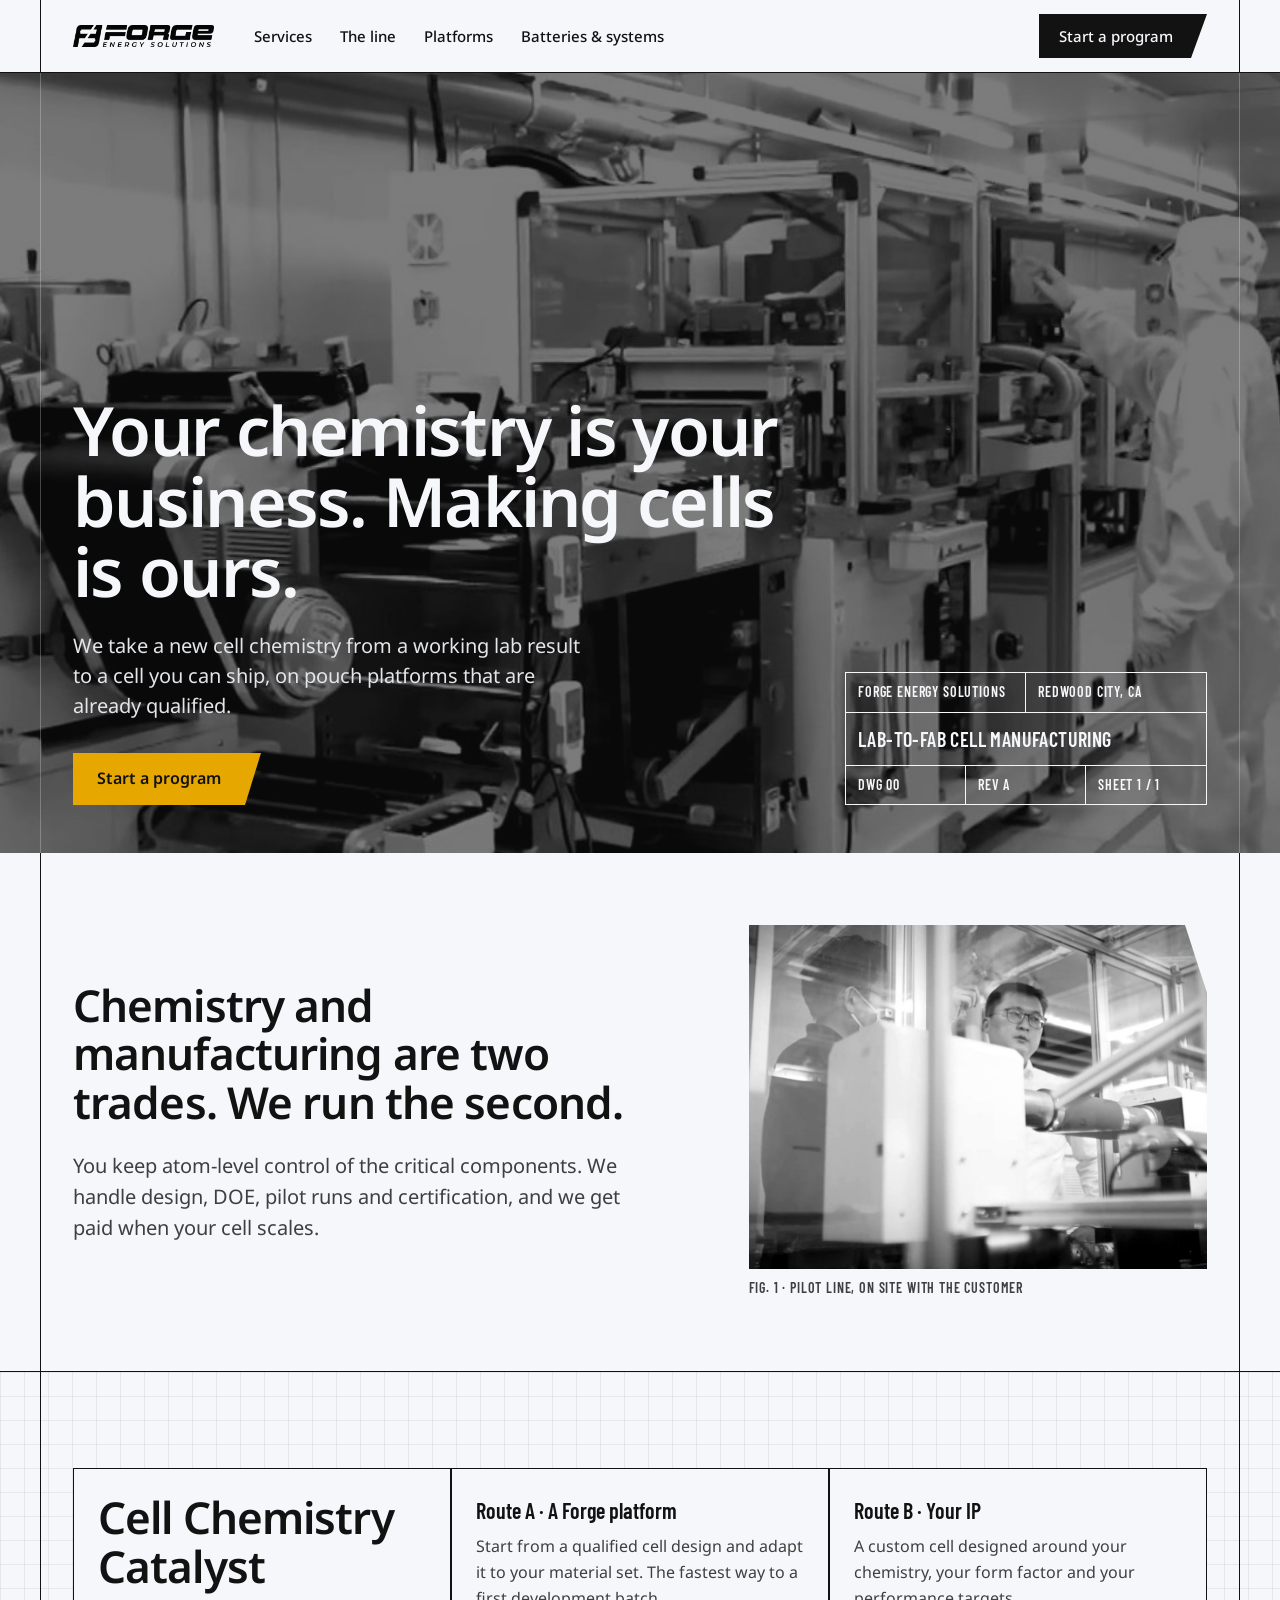
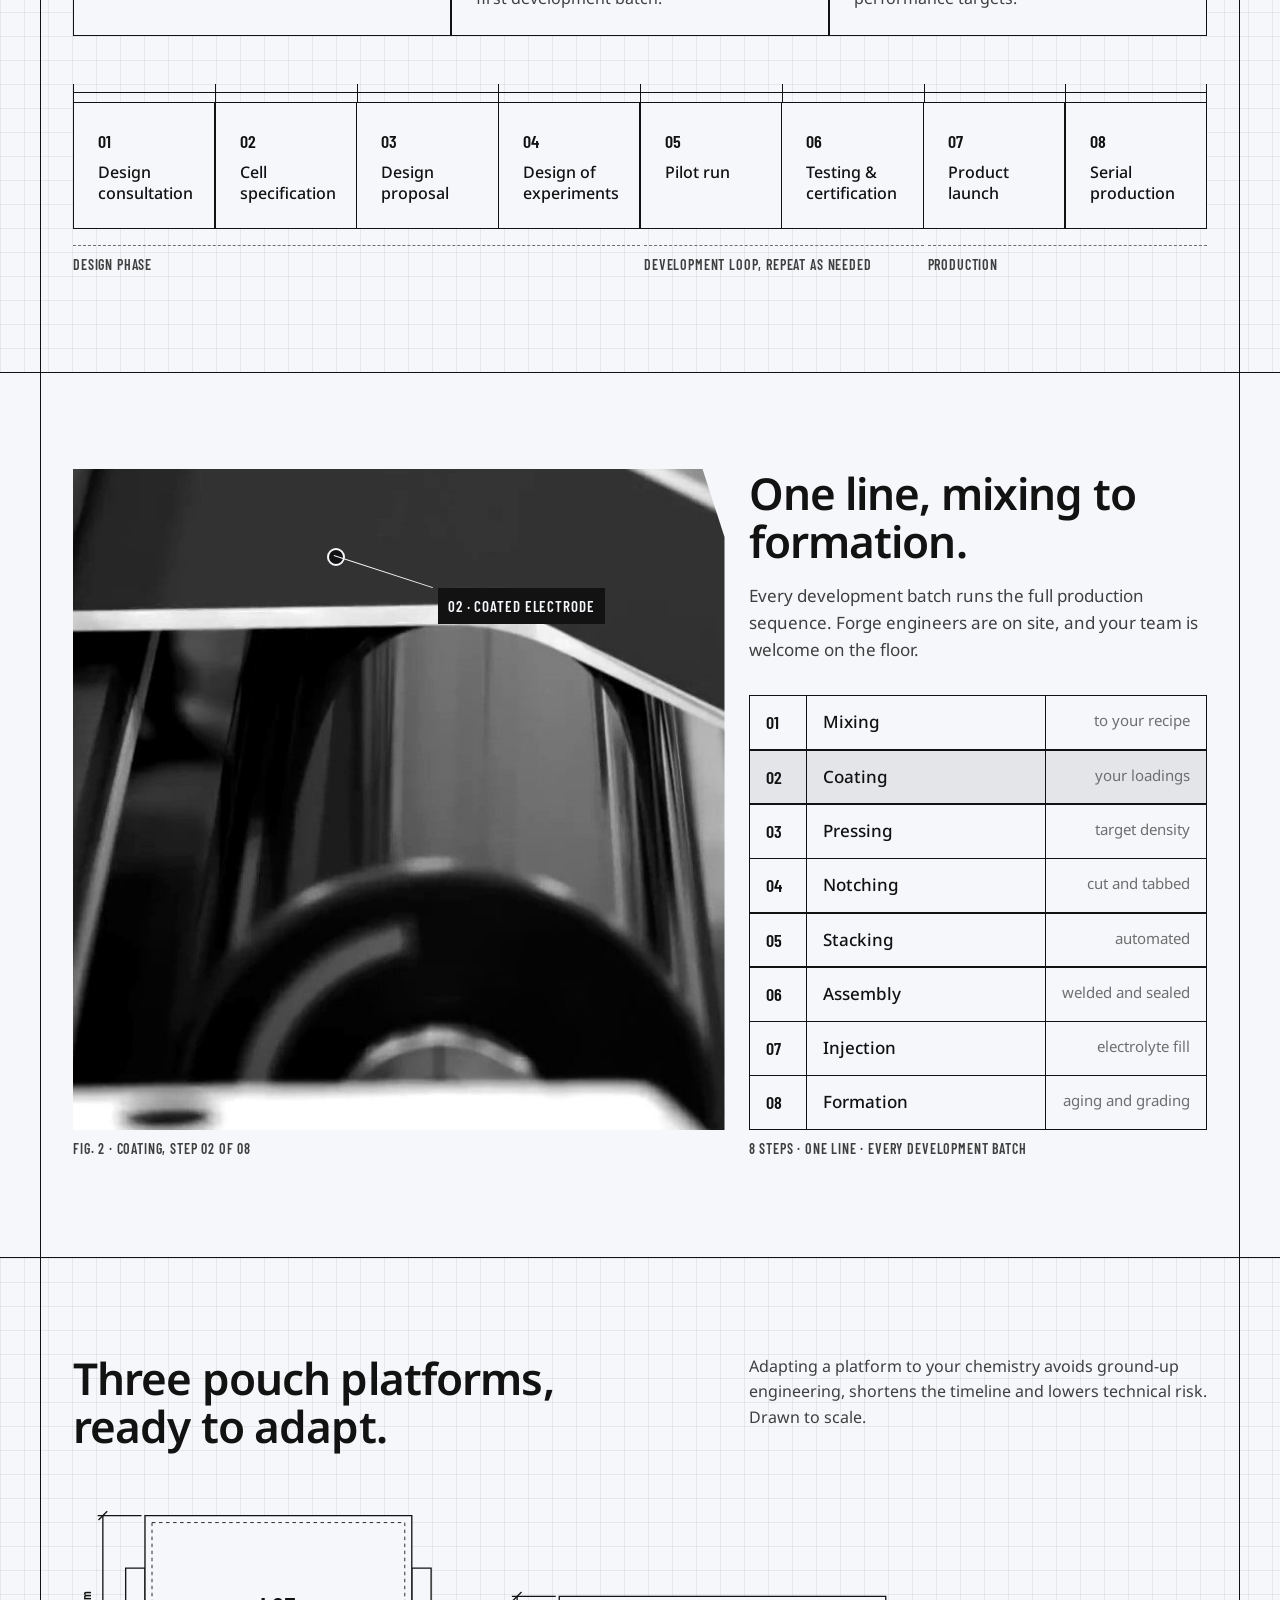
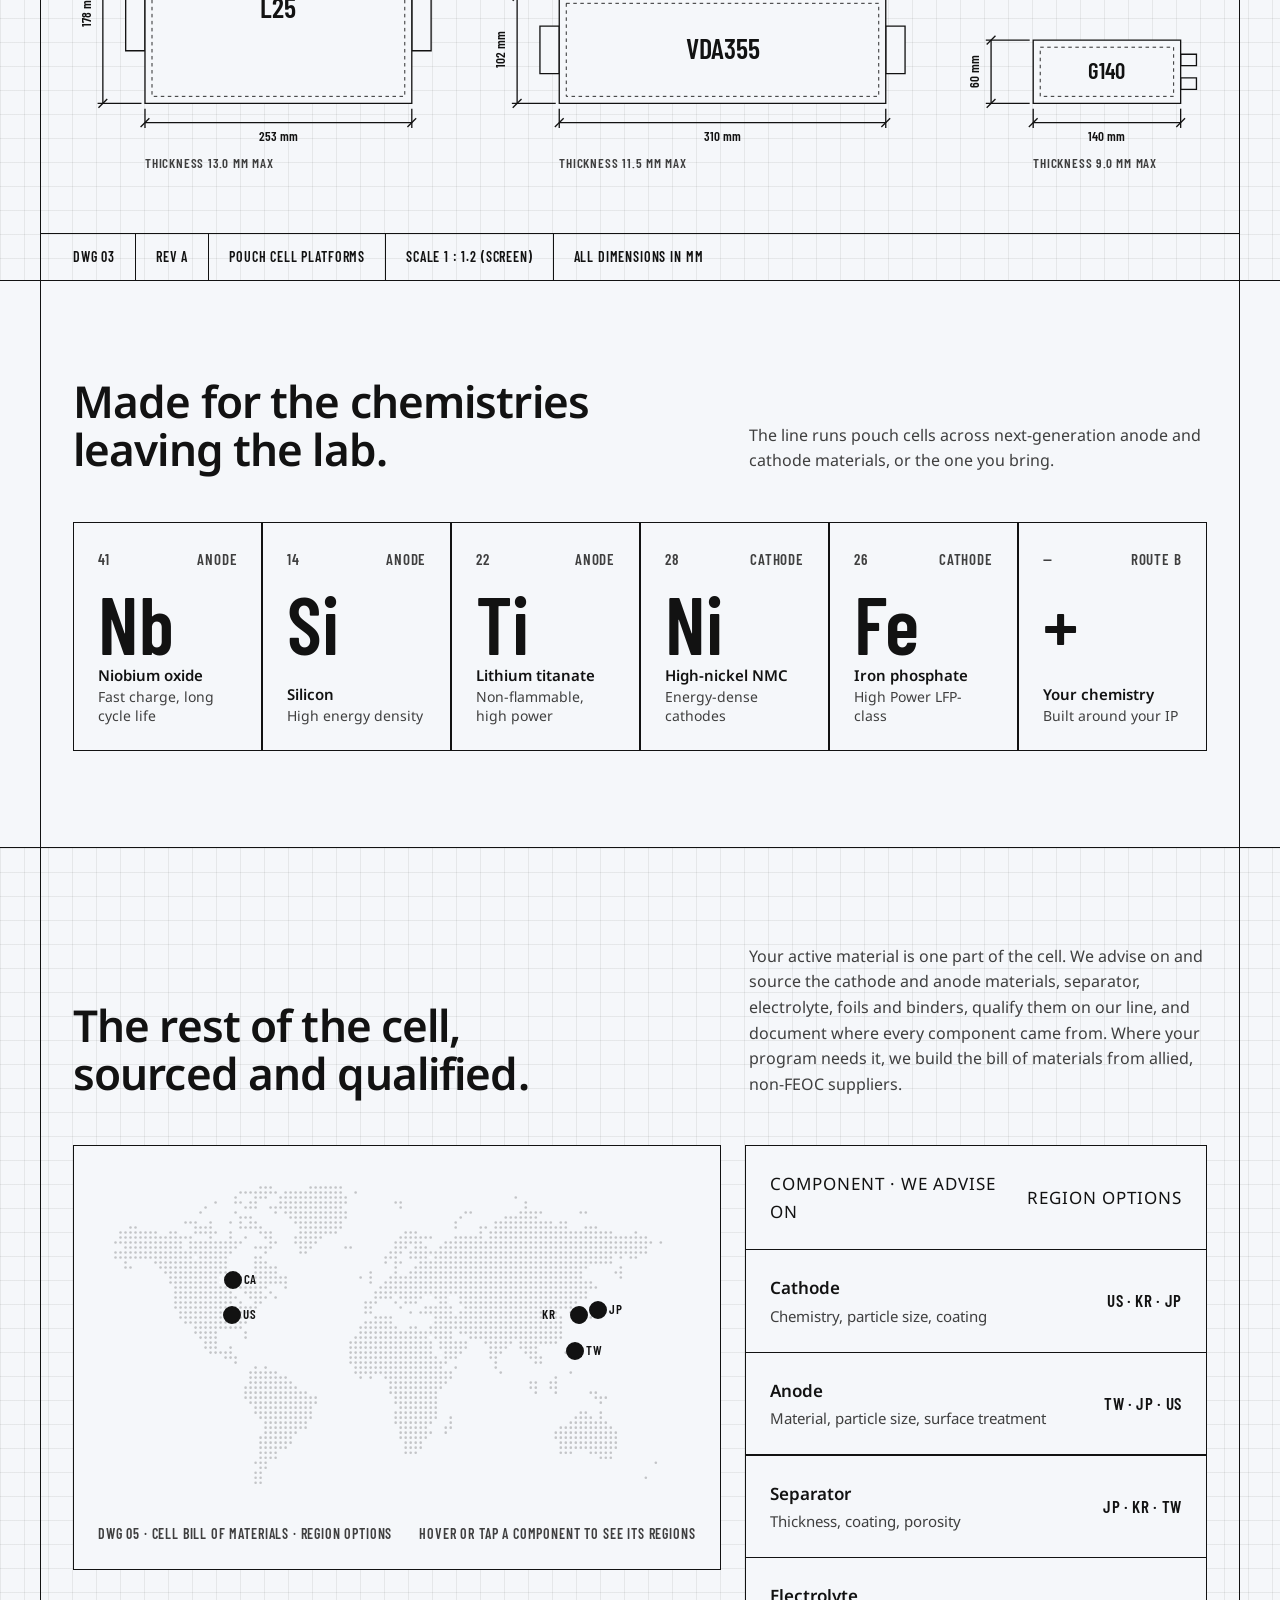
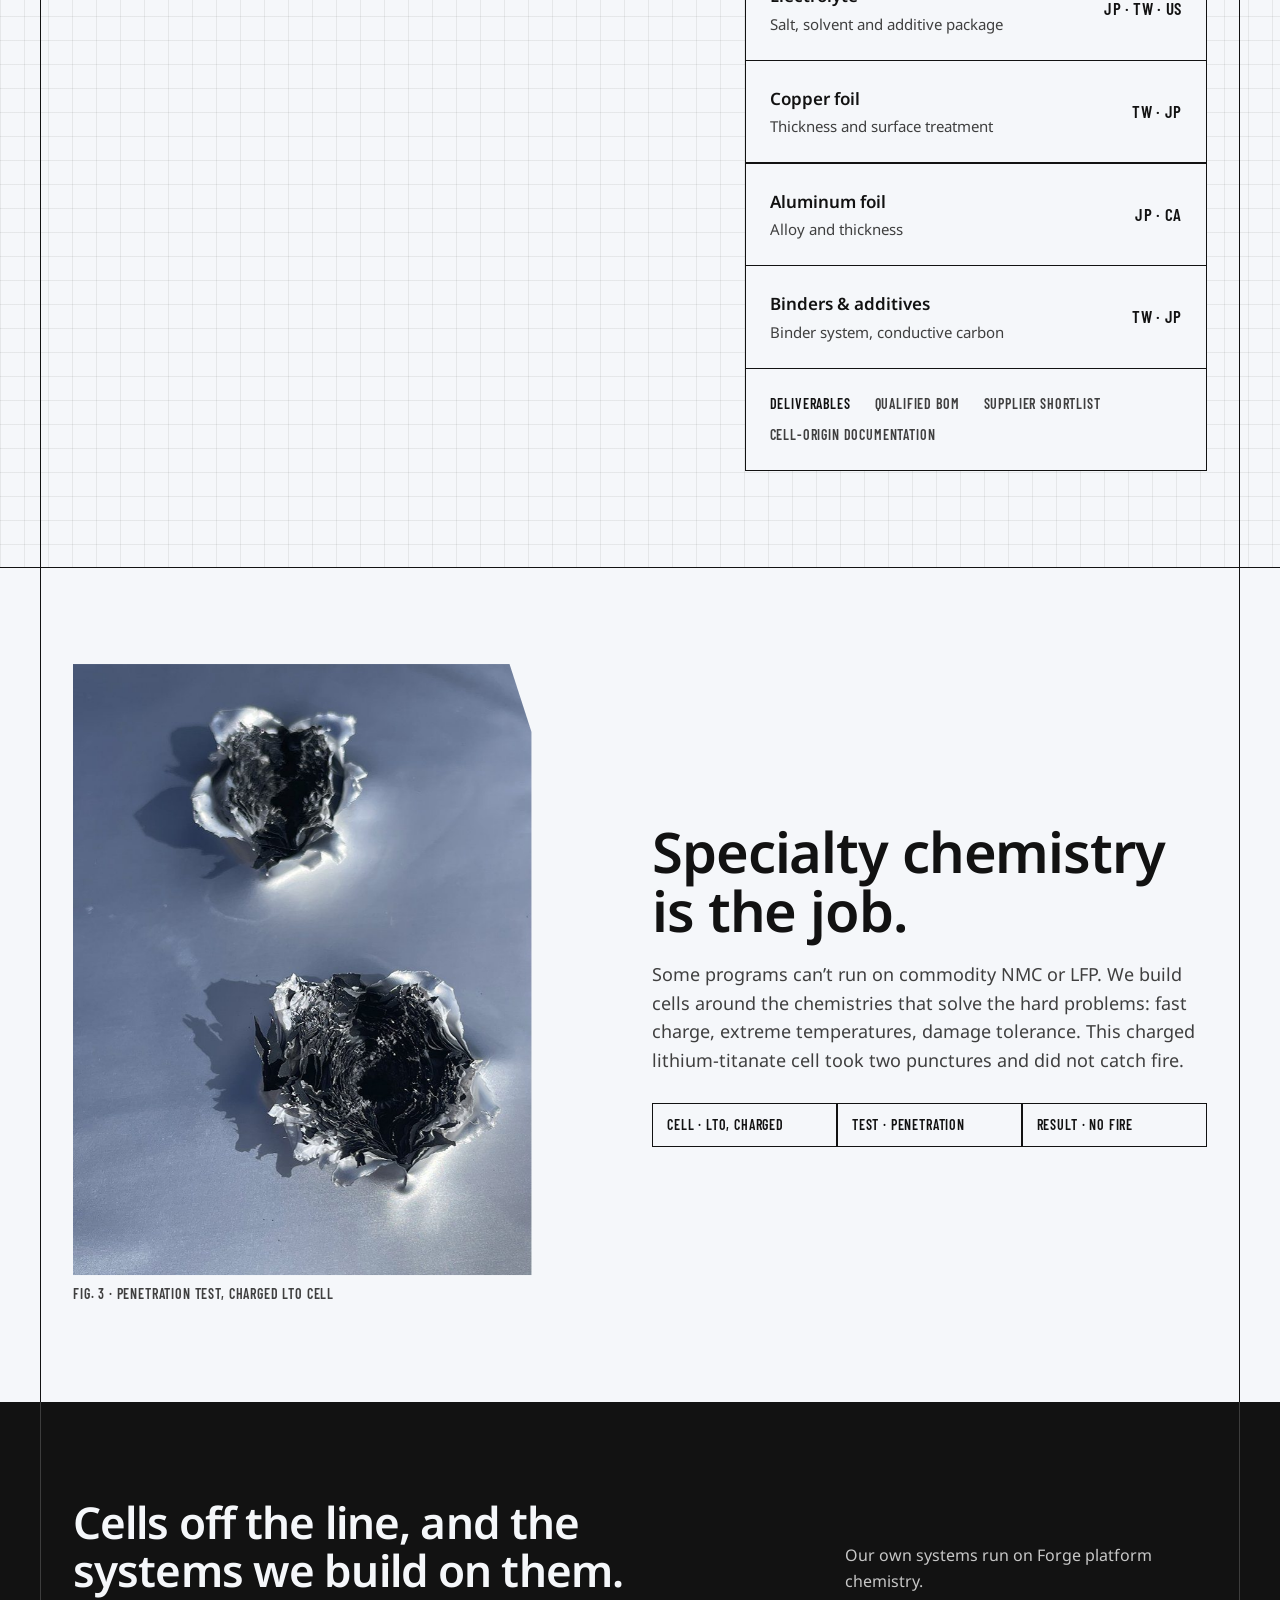
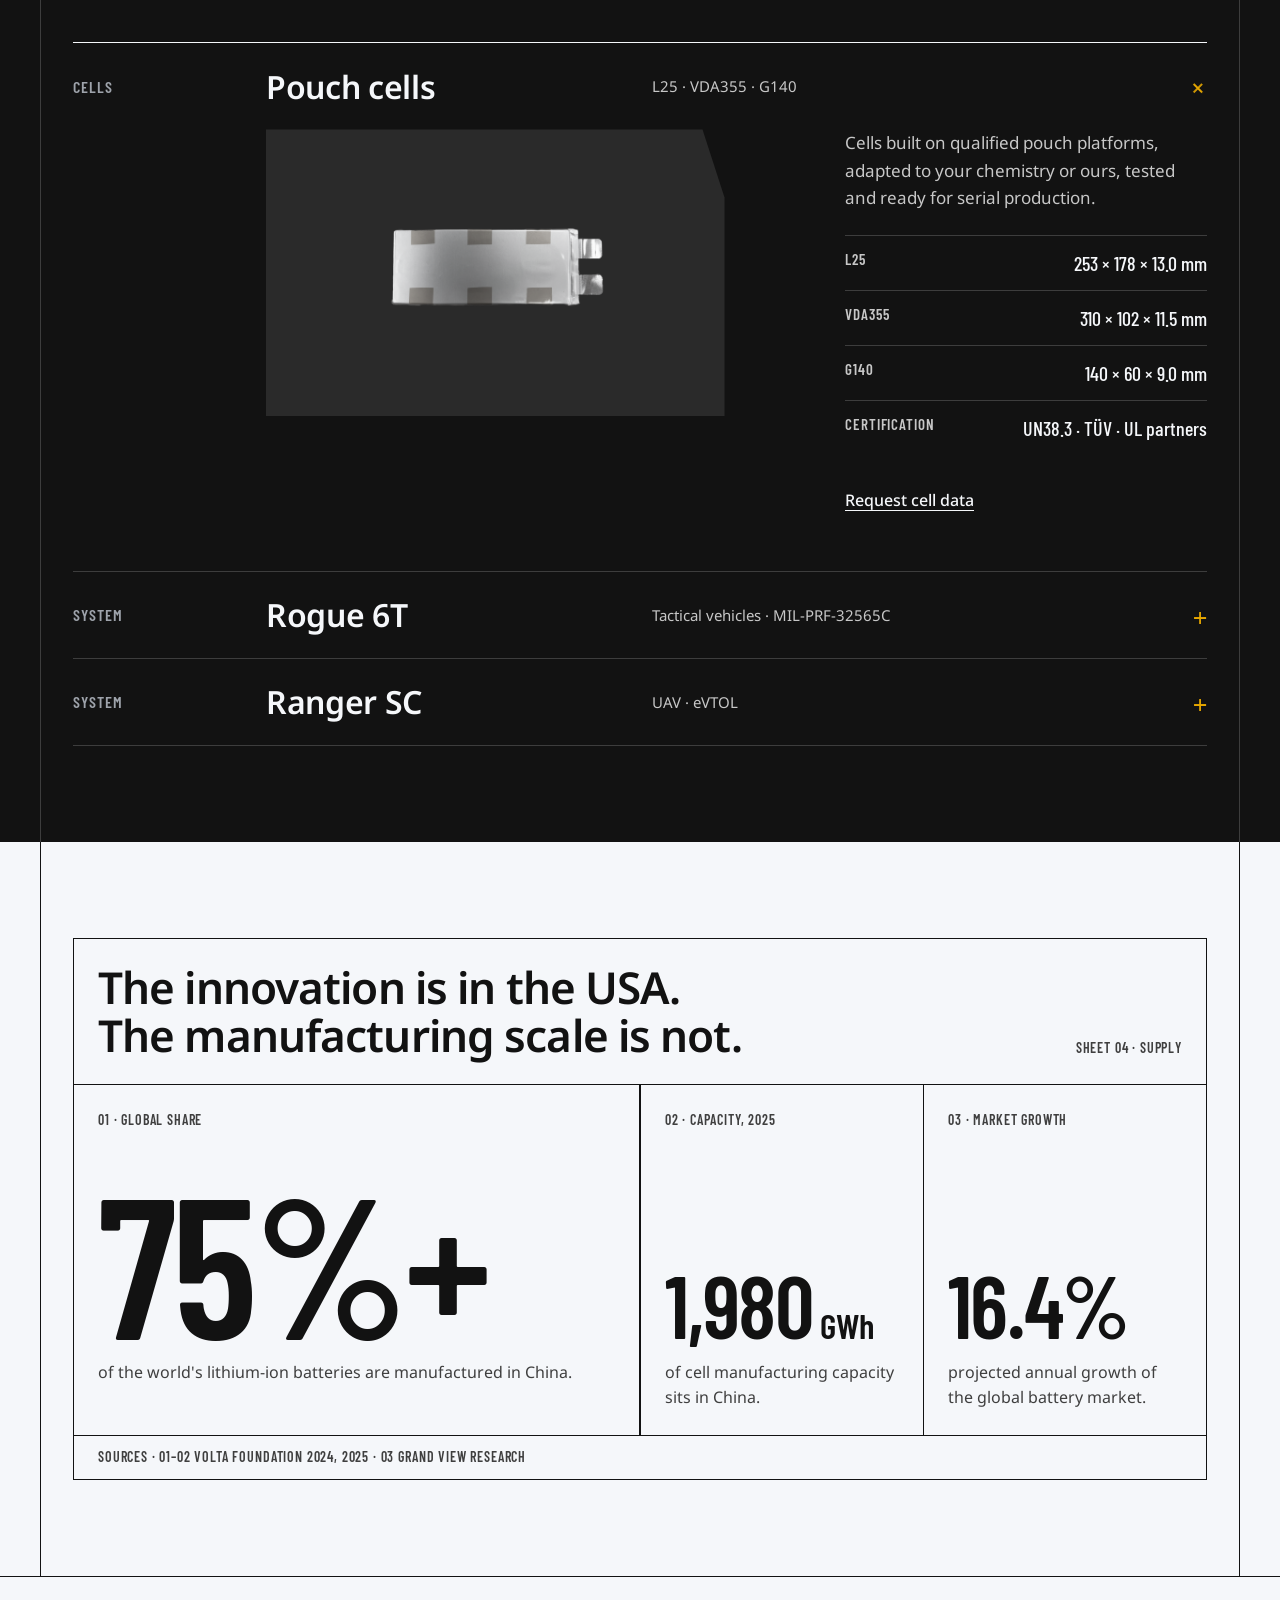
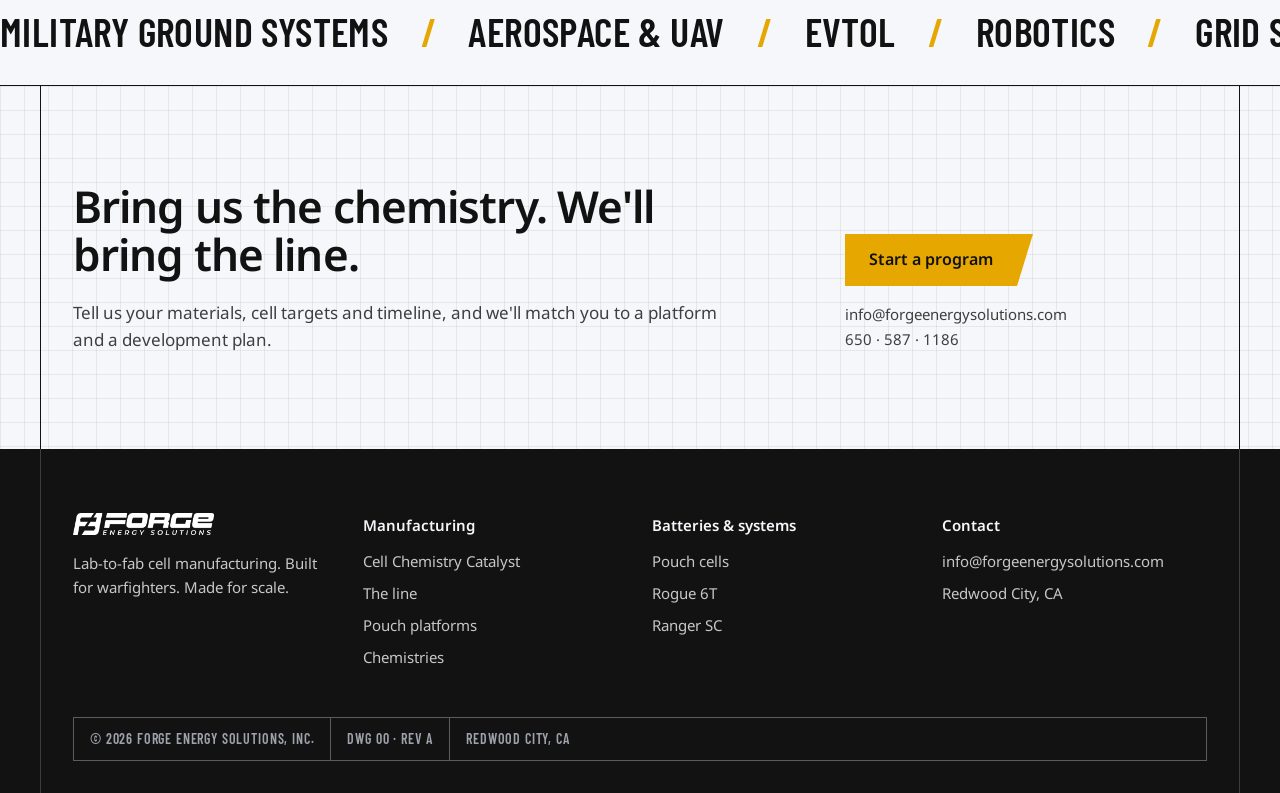
==== commit 86e39519: "Statement section: short headline, supporting line, larger photo Co-Authored-By: Claude Opus 5.5 <no" ====
--- a/website-light/index.html
+++ b/website-light/index.html
@@ -64,11 +64,14 @@
 
 <!-- ============ STATEMENT ============ -->
 <section>
-  <div class="wrap"><div class="frame">
-    <div class="g" style="align-items: start;">
-      <p class="statement d-1-8 t-5">Chemistry and manufacturing are two different trades, and few companies hold both. You keep atom-level control of the critical components. We handle the design, DOE, pilot runs and certification, and we get paid when your cell scales.</p>
-      <figure class="d-10-3 t-3 sm-first" style="margin: 0;">
-        <img class="cut-img" src="assets/lab-engineer.jpg" alt="Engineers at the pilot line" style="width: 100%; aspect-ratio: 3 / 4; object-fit: cover; display: block;">
+  <div class="wrap"><div class="frame" style="padding-top: 72px; padding-bottom: 72px;">
+    <div class="g" style="align-items: center;">
+      <div class="d-1-6 t-5" style="display: flex; flex-direction: column; gap: 24px;">
+        <h2 class="h2">Chemistry and manufacturing are two trades. We run the second.</h2>
+        <p style="margin: 0; font-size: 20px; line-height: 1.55; color: #3F3F3F; max-width: 34em;">You keep atom-level control of the critical components. We handle design, DOE, pilot runs and certification, and we get paid when your cell scales.</p>
+      </div>
+      <figure class="d-8-5 t-3 sm-first" style="margin: 0;">
+        <img class="cut-img" src="assets/lab-engineer.jpg" alt="Engineers at the pilot line" style="width: 100%; aspect-ratio: 4 / 3; object-fit: cover; display: block;">
         <figcaption class="lbl" style="margin-top: 8px;">Fig. 1 · Pilot line, on site with the customer</figcaption>
       </figure>
     </div>
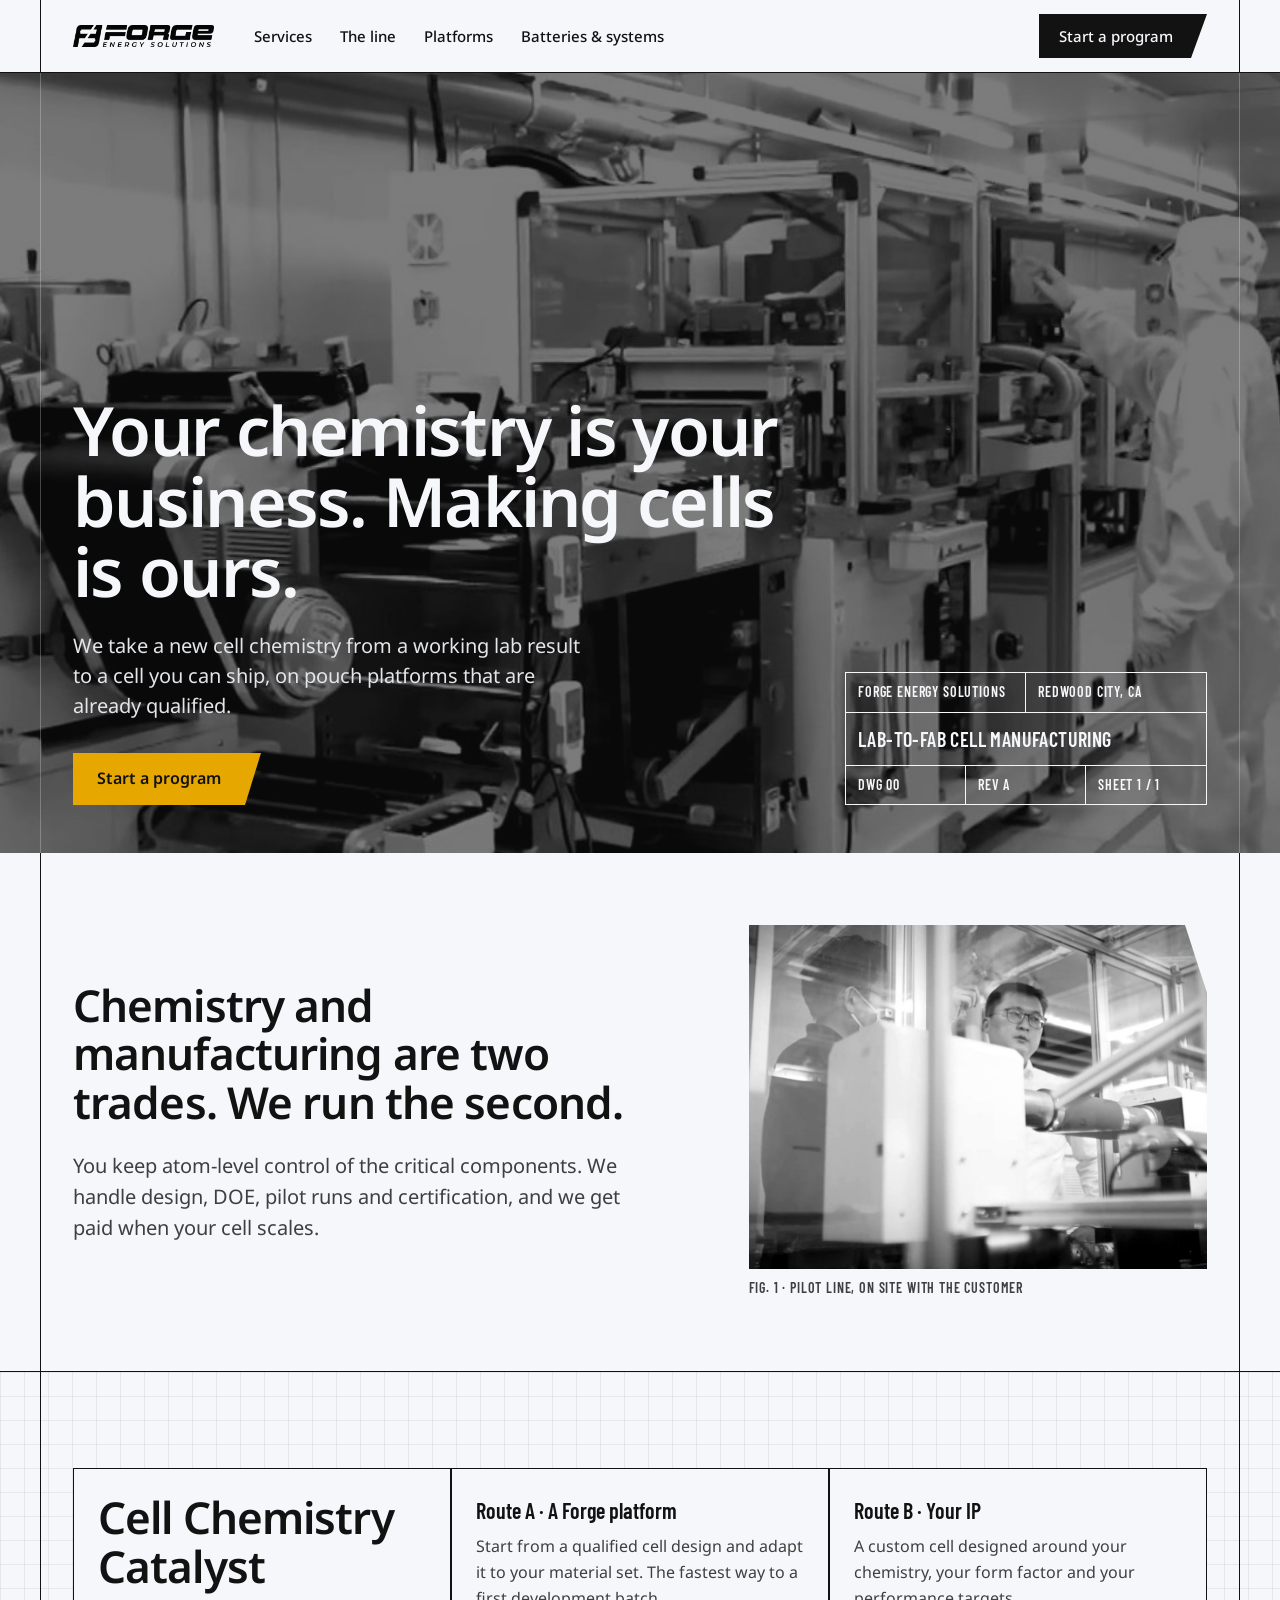
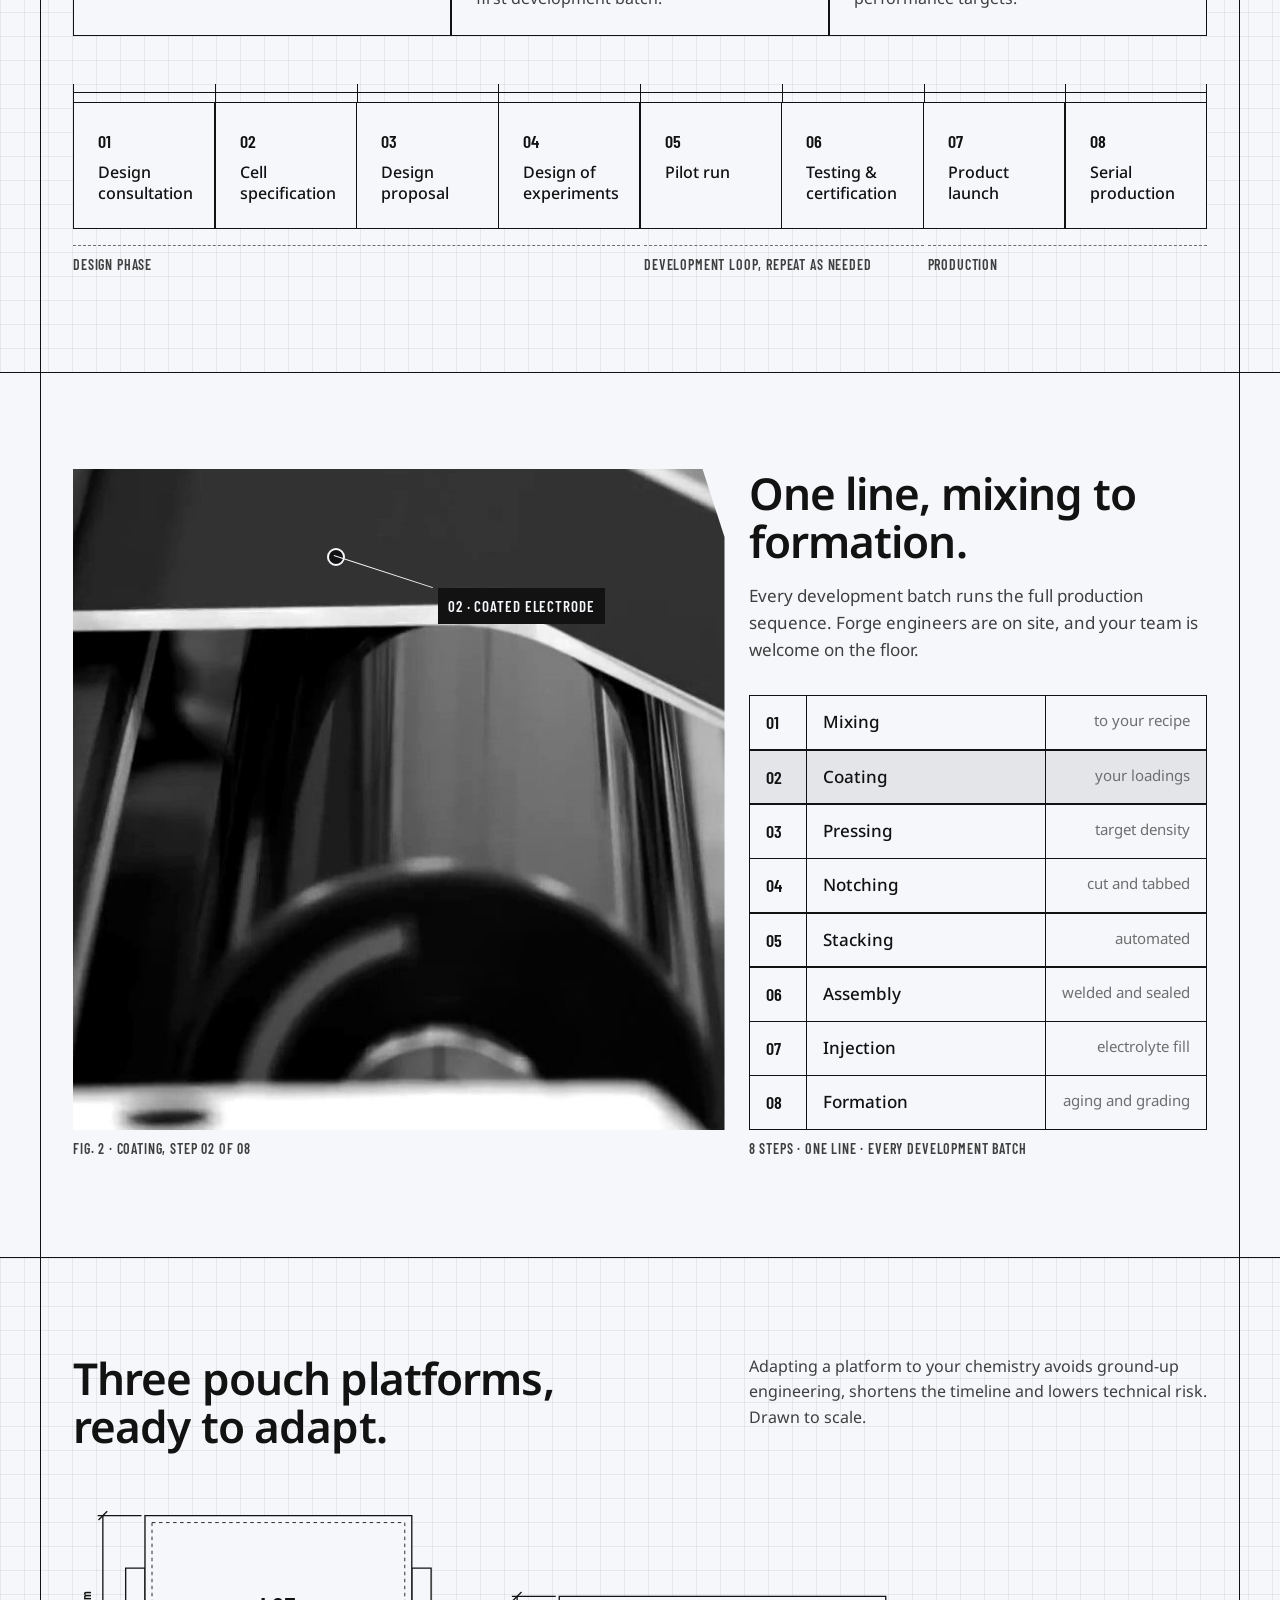
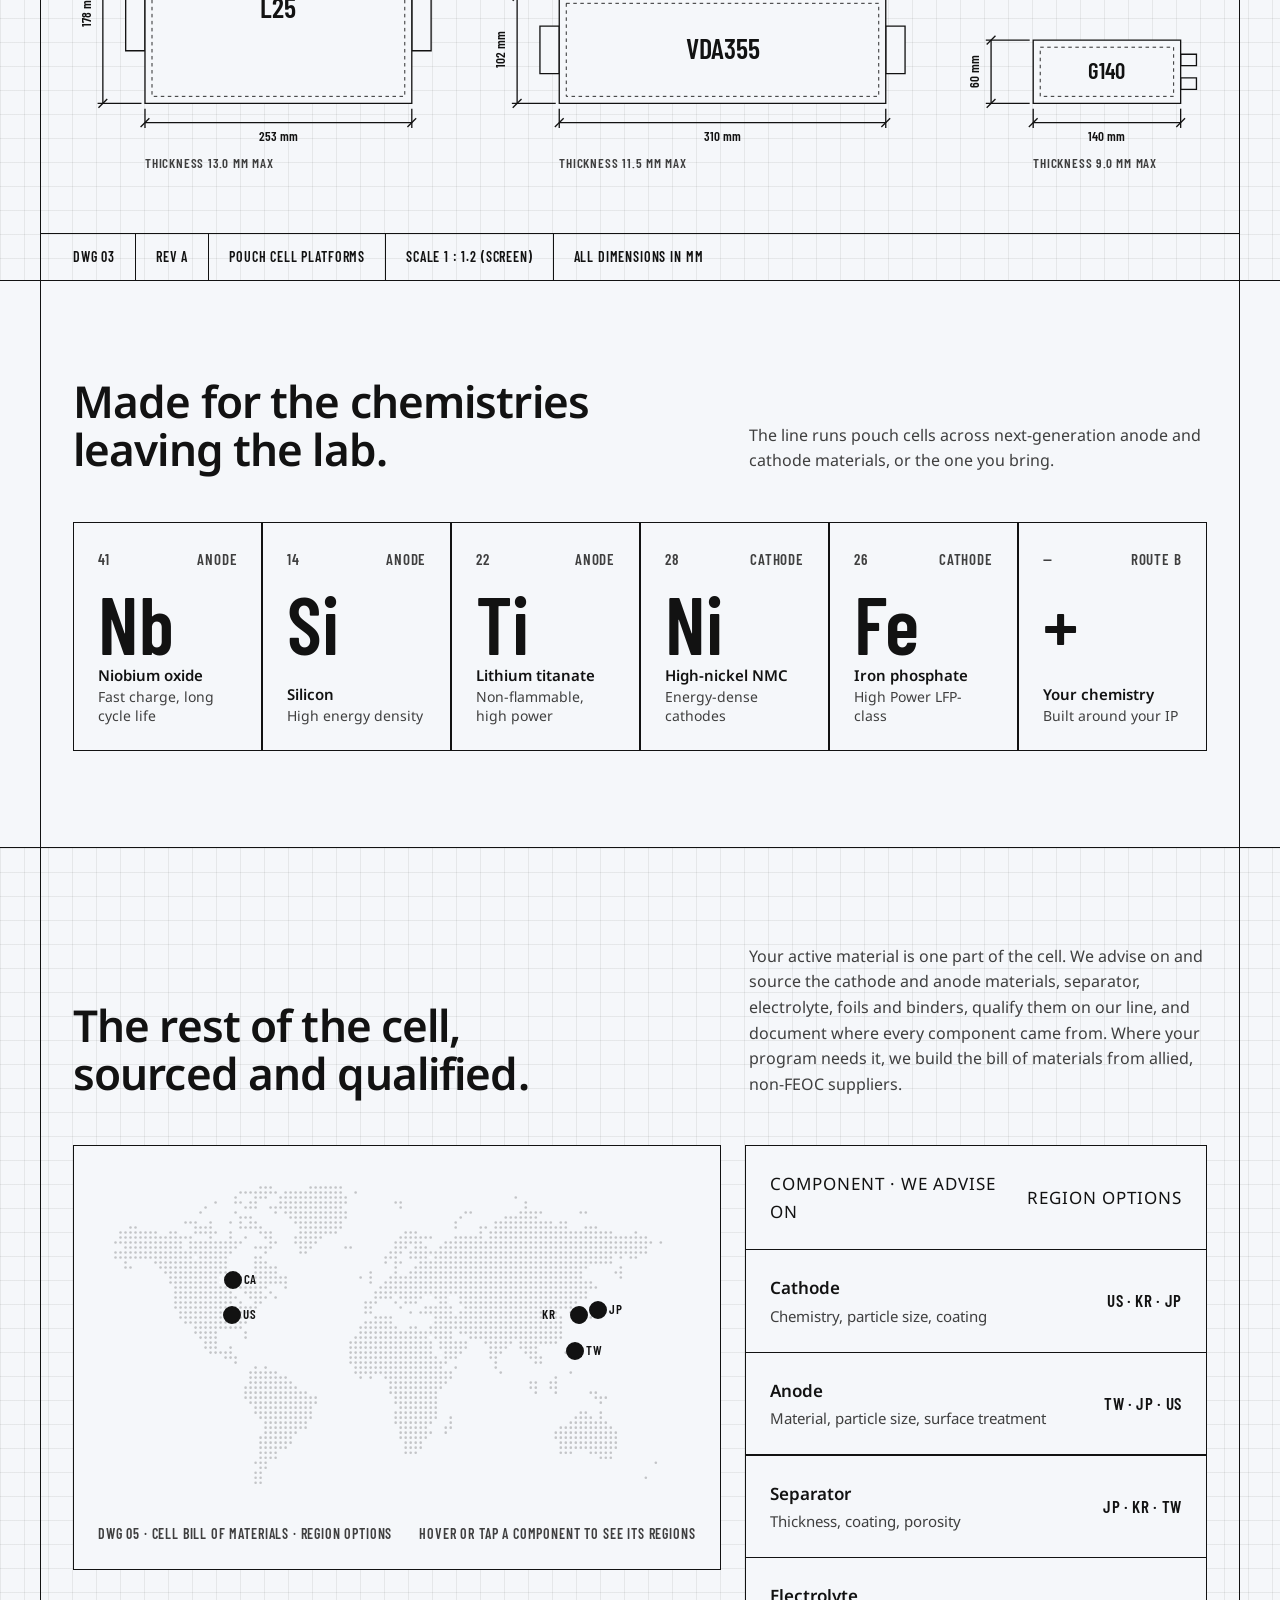
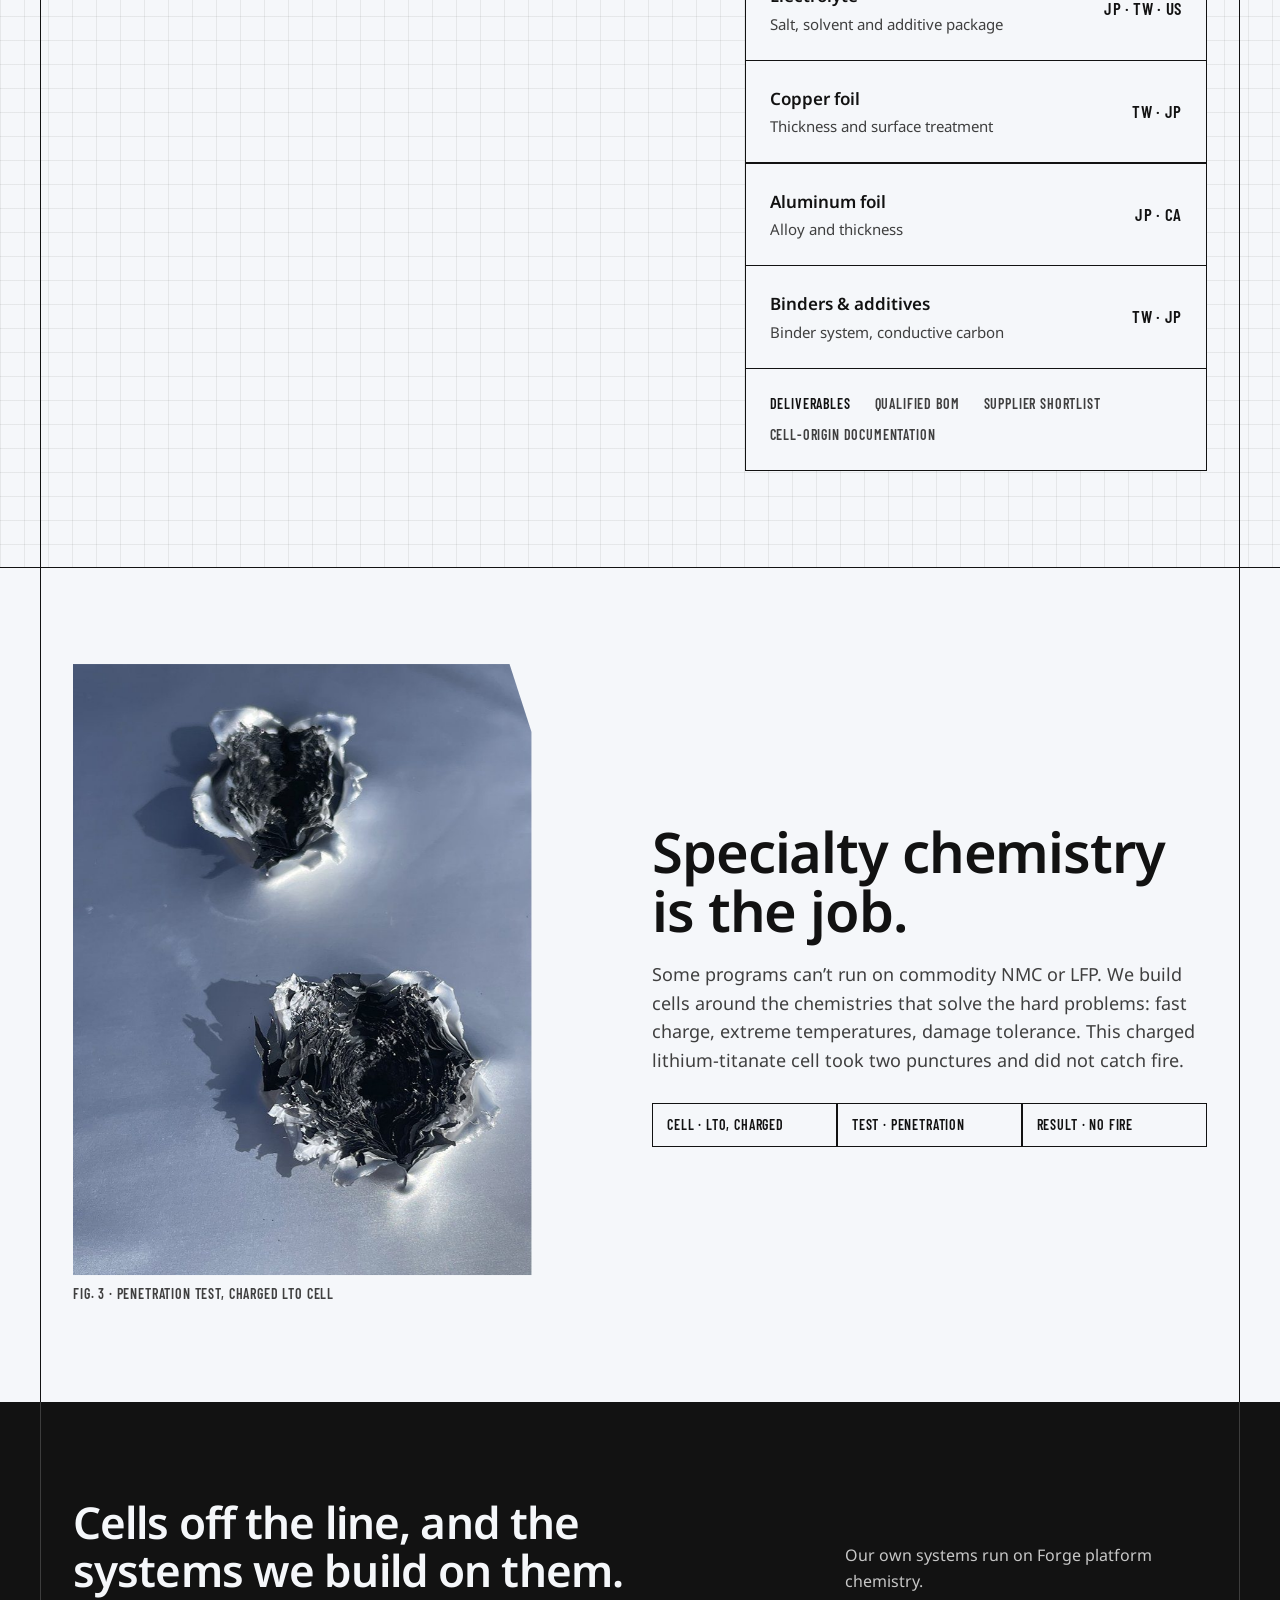
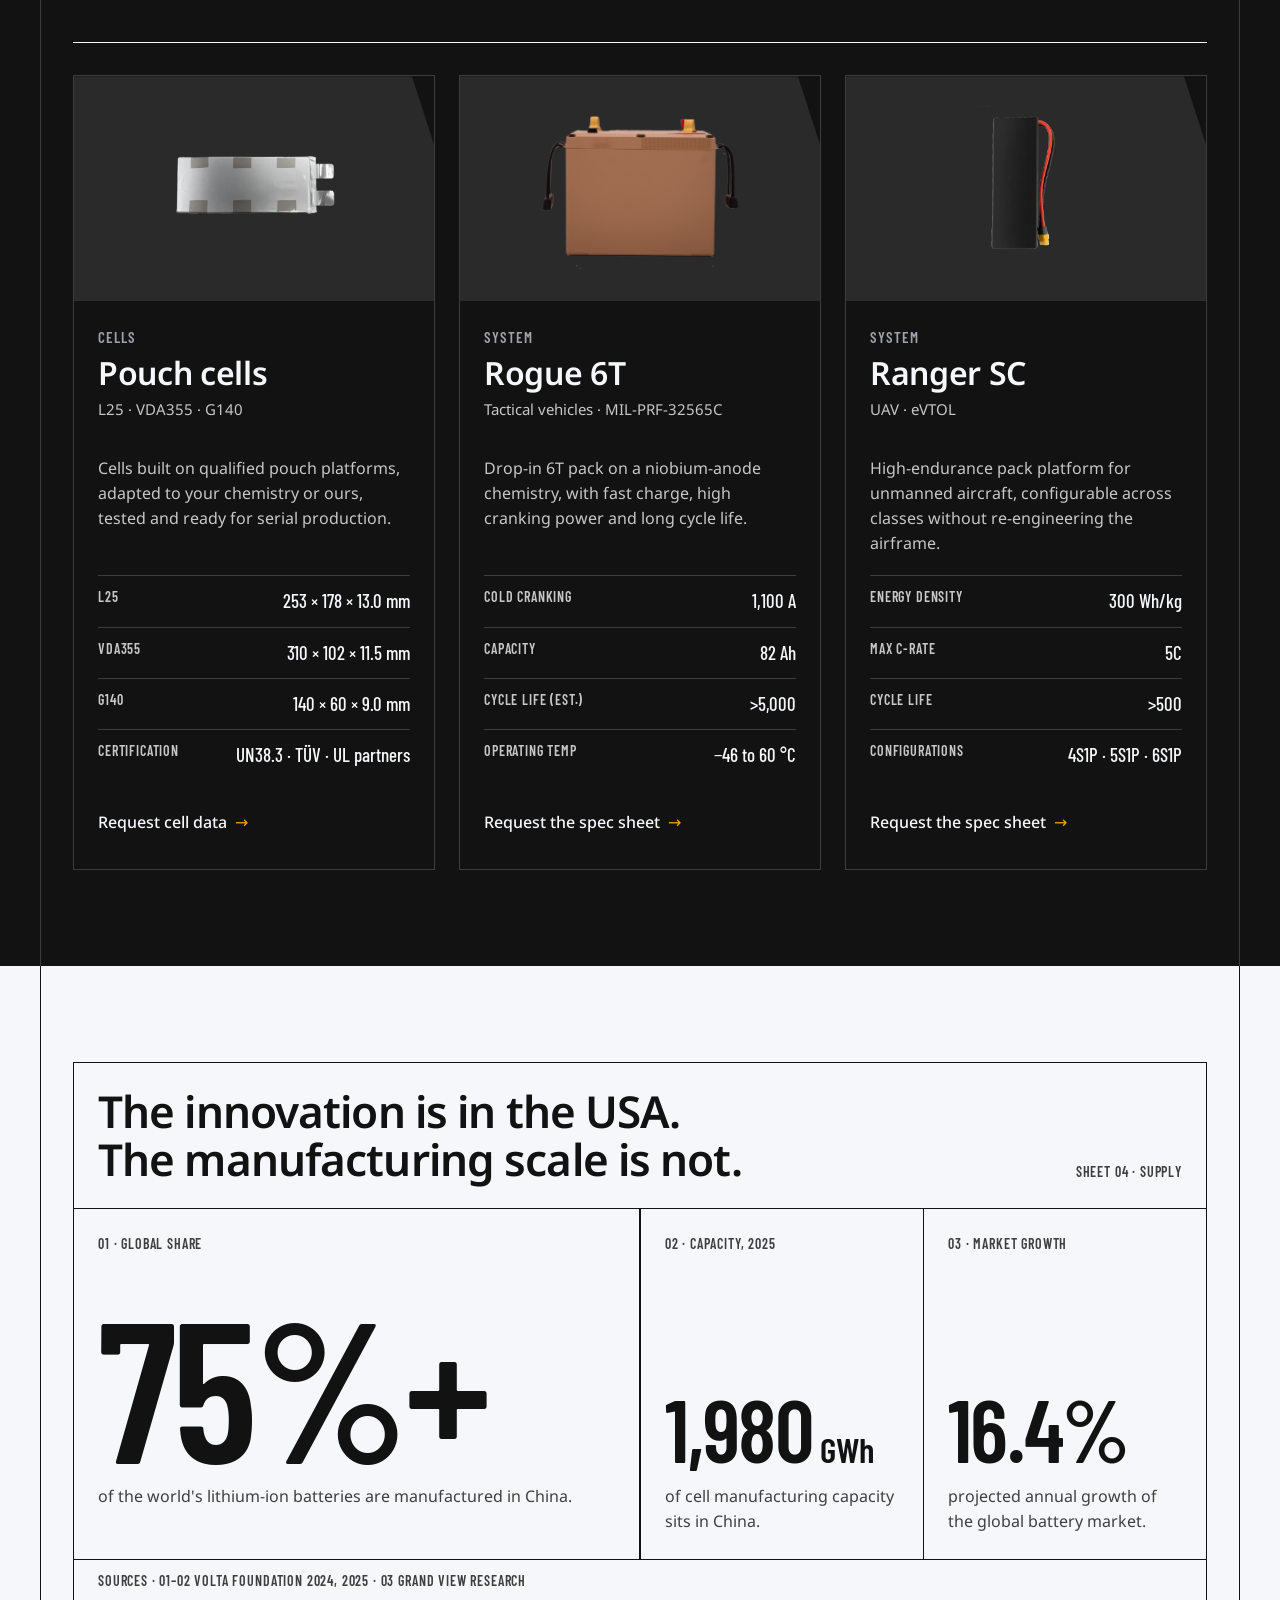
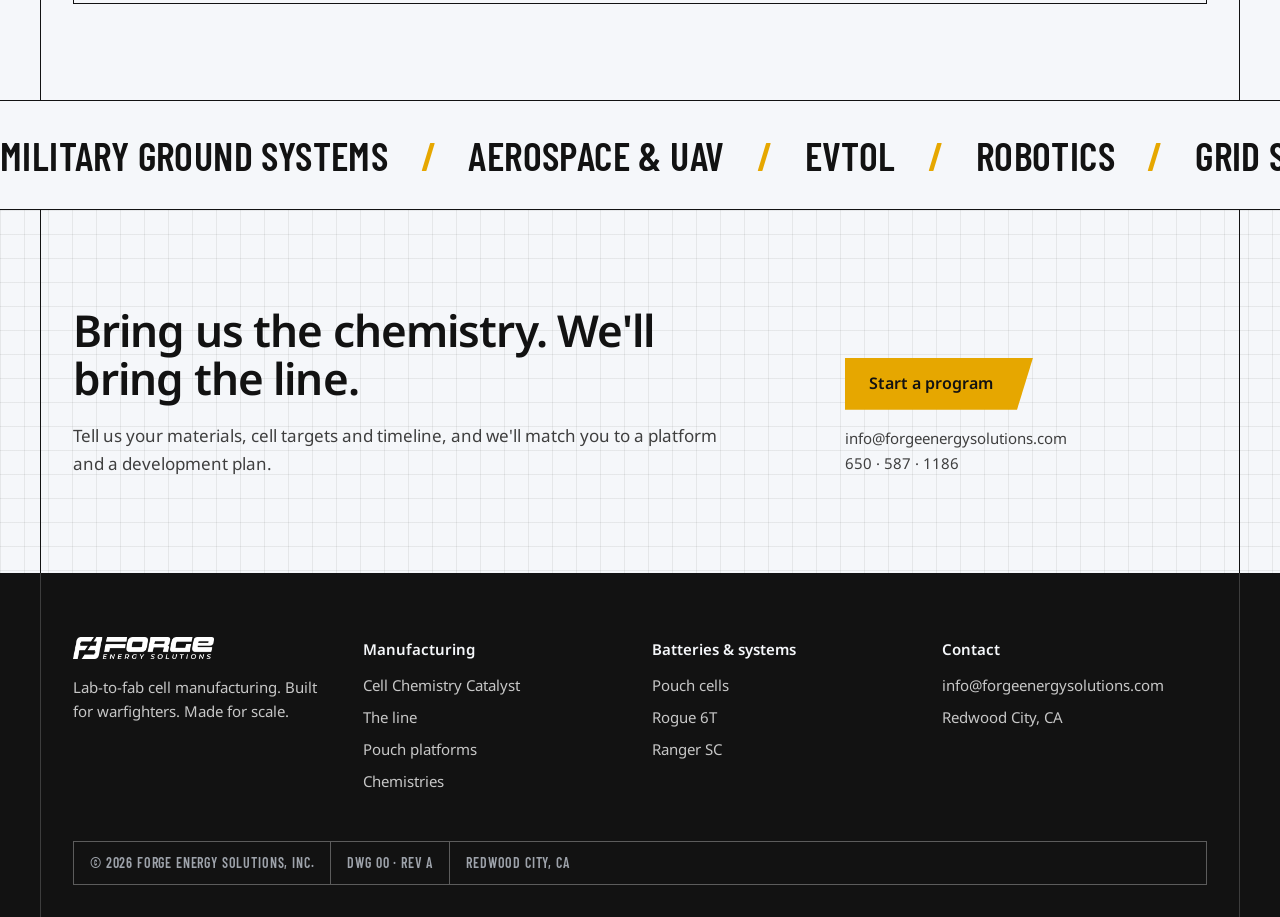
==== commit 765be4ce: "Products: three side-by-side cards instead of the accordion - Every product shows photo, type, marke" ====
--- a/website-light/index.html
+++ b/website-light/index.html
@@ -395,95 +395,55 @@
       <h2 class="h2 d-1-7">Cells off the line, and the systems we build on them.</h2>
       <p class="d-9-4" style="margin: 0; font-size: 16px; color: #C7C7C7;">Our own systems run on Forge platform chemistry.</p>
     </div>
-    <div style="border-top: 1.5px solid #F5F7FA;">
-      
-        <div style="border-bottom: 1px solid #3D3D3D;">
-          <button type="button" class="g" data-acc="0" aria-controls="fl-prod-0" aria-expanded="true" style="width: 100%; align-items: center; padding: 24px 0; background: transparent; border: 0; color: #F5F7FA; font-family: inherit; text-align: left; cursor: pointer;">
-            <span class="d-1-2 t-2 p-1 lbl" style="font-size: 16px; color: #9EA3AB;">Cells</span>
-            <span class="d-3-4 t-3 p-2" style="font-size: 32px; font-weight: 600; letter-spacing: -0.01em; line-height: 1.1;">Pouch cells</span>
-            <span class="d-7-5 t-2 hide-sm" style="font-size: 15px; color: #C7C7C7;">L25 · VDA355 · G140</span>
-            <span aria-hidden="true" class="d-12-1 t-1 p-1" style="justify-self: end; font-family: 'Barlow Condensed', sans-serif; font-size: 32px; color: #E6A700;"><span class="acc-sign" data-acc-sign style="transform: rotate(45deg);">+</span></span>
-          </button>
-          <div id="fl-prod-0" data-acc-panel>
-            <div class="g" style="padding: 0 0 48px;">
-              <div class="d-3-5 cut-img" style="background: #2A2A2A; aspect-ratio: 16 / 10; display: flex; align-items: center; justify-content: center;">
-                <img class="diag-reveal" src="assets/cell-single.png" alt="Forge pouch cell" style="max-width: 78%; max-height: 82%; width: auto; height: auto; display: block;">
-              </div>
-              <div class="d-9-4" style="display: flex; flex-direction: column;">
-                <p style="margin: 0 0 24px; font-size: 17px; color: #C7C7C7;">Cells built on qualified pouch platforms, adapted to your chemistry or ours, tested and ready for serial production.</p>
-                
-                  <div style="display: flex; justify-content: space-between; gap: 16px; padding: 11px 0; border-top: 1px solid #3D3D3D;"><span class="lbl" style="font-size: 15px; color: #C7C7C7;">L25</span><span style="font-family: 'Barlow Condensed', sans-serif; font-weight: 500; font-size: 20px; text-align: right;">253 × 178 × 13.0 mm</span></div>
-                
-                  <div style="display: flex; justify-content: space-between; gap: 16px; padding: 11px 0; border-top: 1px solid #3D3D3D;"><span class="lbl" style="font-size: 15px; color: #C7C7C7;">VDA355</span><span style="font-family: 'Barlow Condensed', sans-serif; font-weight: 500; font-size: 20px; text-align: right;">310 × 102 × 11.5 mm</span></div>
-                
-                  <div style="display: flex; justify-content: space-between; gap: 16px; padding: 11px 0; border-top: 1px solid #3D3D3D;"><span class="lbl" style="font-size: 15px; color: #C7C7C7;">G140</span><span style="font-family: 'Barlow Condensed', sans-serif; font-weight: 500; font-size: 20px; text-align: right;">140 × 60 × 9.0 mm</span></div>
-                
-                  <div style="display: flex; justify-content: space-between; gap: 16px; padding: 11px 0; border-top: 1px solid #3D3D3D;"><span class="lbl" style="font-size: 15px; color: #C7C7C7;">Certification</span><span style="font-family: 'Barlow Condensed', sans-serif; font-weight: 500; font-size: 20px; text-align: right;">UN38.3 · TÜV · UL partners</span></div>
-                
-                <a href="#contact" style="margin-top: 24px; color: #F5F7FA; font-size: 16px; font-weight: 500; min-height: 44px; display: inline-flex; align-items: center; text-underline-offset: 4px;">Request cell data</a>
-              </div>
-            </div>
-          </div>
-        </div>
-      
-        <div style="border-bottom: 1px solid #3D3D3D;">
-          <button type="button" class="g" data-acc="1" aria-controls="fl-prod-1" aria-expanded="false" style="width: 100%; align-items: center; padding: 24px 0; background: transparent; border: 0; color: #F5F7FA; font-family: inherit; text-align: left; cursor: pointer;">
-            <span class="d-1-2 t-2 p-1 lbl" style="font-size: 16px; color: #9EA3AB;">System</span>
-            <span class="d-3-4 t-3 p-2" style="font-size: 32px; font-weight: 600; letter-spacing: -0.01em; line-height: 1.1;">Rogue 6T</span>
-            <span class="d-7-5 t-2 hide-sm" style="font-size: 15px; color: #C7C7C7;">Tactical vehicles · MIL-PRF-32565C</span>
-            <span aria-hidden="true" class="d-12-1 t-1 p-1" style="justify-self: end; font-family: 'Barlow Condensed', sans-serif; font-size: 32px; color: #E6A700;"><span class="acc-sign" data-acc-sign style="transform: rotate(0deg);">+</span></span>
-          </button>
-          <div id="fl-prod-1" data-acc-panel hidden>
-            <div class="g" style="padding: 0 0 48px;">
-              <div class="d-3-5 cut-img" style="background: #2A2A2A; aspect-ratio: 16 / 10; display: flex; align-items: center; justify-content: center;">
-                <img class="diag-reveal" src="assets/rogue-6t-tan.png" alt="ROGUE 6T tactical vehicle battery" style="max-width: 78%; max-height: 82%; width: auto; height: auto; display: block;">
-              </div>
-              <div class="d-9-4" style="display: flex; flex-direction: column;">
-                <p style="margin: 0 0 24px; font-size: 17px; color: #C7C7C7;">Drop-in 6T pack on a niobium-anode chemistry, with fast charge, high cranking power and long cycle life.</p>
-                
-                  <div style="display: flex; justify-content: space-between; gap: 16px; padding: 11px 0; border-top: 1px solid #3D3D3D;"><span class="lbl" style="font-size: 15px; color: #C7C7C7;">Cold cranking</span><span style="font-family: 'Barlow Condensed', sans-serif; font-weight: 500; font-size: 20px; text-align: right;">1,100 A</span></div>
-                
-                  <div style="display: flex; justify-content: space-between; gap: 16px; padding: 11px 0; border-top: 1px solid #3D3D3D;"><span class="lbl" style="font-size: 15px; color: #C7C7C7;">Capacity</span><span style="font-family: 'Barlow Condensed', sans-serif; font-weight: 500; font-size: 20px; text-align: right;">82 Ah</span></div>
-                
-                  <div style="display: flex; justify-content: space-between; gap: 16px; padding: 11px 0; border-top: 1px solid #3D3D3D;"><span class="lbl" style="font-size: 15px; color: #C7C7C7;">Cycle life (est.)</span><span style="font-family: 'Barlow Condensed', sans-serif; font-weight: 500; font-size: 20px; text-align: right;">&gt;5,000</span></div>
-                
-                  <div style="display: flex; justify-content: space-between; gap: 16px; padding: 11px 0; border-top: 1px solid #3D3D3D;"><span class="lbl" style="font-size: 15px; color: #C7C7C7;">Operating temp</span><span style="font-family: 'Barlow Condensed', sans-serif; font-weight: 500; font-size: 20px; text-align: right;">−46 to 60 °C</span></div>
-                
-                <a href="#contact" style="margin-top: 24px; color: #F5F7FA; font-size: 16px; font-weight: 500; min-height: 44px; display: inline-flex; align-items: center; text-underline-offset: 4px;">Request the spec sheet</a>
-              </div>
-            </div>
-          </div>
-        </div>
-      
-        <div style="border-bottom: 1px solid #3D3D3D;">
-          <button type="button" class="g" data-acc="2" aria-controls="fl-prod-2" aria-expanded="false" style="width: 100%; align-items: center; padding: 24px 0; background: transparent; border: 0; color: #F5F7FA; font-family: inherit; text-align: left; cursor: pointer;">
-            <span class="d-1-2 t-2 p-1 lbl" style="font-size: 16px; color: #9EA3AB;">System</span>
-            <span class="d-3-4 t-3 p-2" style="font-size: 32px; font-weight: 600; letter-spacing: -0.01em; line-height: 1.1;">Ranger SC</span>
-            <span class="d-7-5 t-2 hide-sm" style="font-size: 15px; color: #C7C7C7;">UAV · eVTOL</span>
-            <span aria-hidden="true" class="d-12-1 t-1 p-1" style="justify-self: end; font-family: 'Barlow Condensed', sans-serif; font-size: 32px; color: #E6A700;"><span class="acc-sign" data-acc-sign style="transform: rotate(0deg);">+</span></span>
-          </button>
-          <div id="fl-prod-2" data-acc-panel hidden>
-            <div class="g" style="padding: 0 0 48px;">
-              <div class="d-3-5 cut-img" style="background: #2A2A2A; aspect-ratio: 16 / 10; display: flex; align-items: center; justify-content: center;">
-                <img class="diag-reveal" src="assets/ranger-pack-black.png" alt="RANGER SC drone power pack" style="max-width: 78%; max-height: 82%; width: auto; height: auto; display: block;">
-              </div>
-              <div class="d-9-4" style="display: flex; flex-direction: column;">
-                <p style="margin: 0 0 24px; font-size: 17px; color: #C7C7C7;">High-endurance pack platform for unmanned aircraft, configurable across classes without re-engineering the airframe.</p>
-                
-                  <div style="display: flex; justify-content: space-between; gap: 16px; padding: 11px 0; border-top: 1px solid #3D3D3D;"><span class="lbl" style="font-size: 15px; color: #C7C7C7;">Energy density</span><span style="font-family: 'Barlow Condensed', sans-serif; font-weight: 500; font-size: 20px; text-align: right;">300 Wh/kg</span></div>
-                
-                  <div style="display: flex; justify-content: space-between; gap: 16px; padding: 11px 0; border-top: 1px solid #3D3D3D;"><span class="lbl" style="font-size: 15px; color: #C7C7C7;">Max C-rate</span><span style="font-family: 'Barlow Condensed', sans-serif; font-weight: 500; font-size: 20px; text-align: right;">5C</span></div>
-                
-                  <div style="display: flex; justify-content: space-between; gap: 16px; padding: 11px 0; border-top: 1px solid #3D3D3D;"><span class="lbl" style="font-size: 15px; color: #C7C7C7;">Cycle life</span><span style="font-family: 'Barlow Condensed', sans-serif; font-weight: 500; font-size: 20px; text-align: right;">&gt;500</span></div>
-                
-                  <div style="display: flex; justify-content: space-between; gap: 16px; padding: 11px 0; border-top: 1px solid #3D3D3D;"><span class="lbl" style="font-size: 15px; color: #C7C7C7;">Configurations</span><span style="font-family: 'Barlow Condensed', sans-serif; font-weight: 500; font-size: 20px; text-align: right;">4S1P · 5S1P · 6S1P</span></div>
-                
-                <a href="#contact" style="margin-top: 24px; color: #F5F7FA; font-size: 16px; font-weight: 500; min-height: 44px; display: inline-flex; align-items: center; text-underline-offset: 4px;">Request the spec sheet</a>
-              </div>
-            </div>
-          </div>
-        </div>
-      
+    <div class="pcards">
+      <article class="pc">
+        <div class="pc-img cut-img"><img src="assets/cell-single.png" alt="Forge pouch cell" loading="lazy"></div>
+        <div class="pc-body">
+          <div class="lbl pc-kind">Cells</div>
+          <h3 class="pc-name">Pouch cells</h3>
+          <div class="pc-market">L25 · VDA355 · G140</div>
+          <p class="pc-desc">Cells built on qualified pouch platforms, adapted to your chemistry or ours, tested and ready for serial production.</p>
+          <dl class="pc-specs">
+            <div class="pc-spec"><dt class="lbl">L25</dt><dd>253 × 178 × 13.0 mm</dd></div>
+            <div class="pc-spec"><dt class="lbl">VDA355</dt><dd>310 × 102 × 11.5 mm</dd></div>
+            <div class="pc-spec"><dt class="lbl">G140</dt><dd>140 × 60 × 9.0 mm</dd></div>
+            <div class="pc-spec"><dt class="lbl">Certification</dt><dd>UN38.3 · TÜV · UL partners</dd></div>
+          </dl>
+          <a class="pc-cta draw-link" href="#contact">Request cell data <span aria-hidden="true">→</span></a>
+        </div>
+      </article>
+      <article class="pc">
+        <div class="pc-img cut-img"><img src="assets/rogue-6t-tan.png" alt="ROGUE 6T tactical vehicle battery" loading="lazy"></div>
+        <div class="pc-body">
+          <div class="lbl pc-kind">System</div>
+          <h3 class="pc-name">Rogue 6T</h3>
+          <div class="pc-market">Tactical vehicles · MIL-PRF-32565C</div>
+          <p class="pc-desc">Drop-in 6T pack on a niobium-anode chemistry, with fast charge, high cranking power and long cycle life.</p>
+          <dl class="pc-specs">
+            <div class="pc-spec"><dt class="lbl">Cold cranking</dt><dd>1,100 A</dd></div>
+            <div class="pc-spec"><dt class="lbl">Capacity</dt><dd>82 Ah</dd></div>
+            <div class="pc-spec"><dt class="lbl">Cycle life (est.)</dt><dd>&gt;5,000</dd></div>
+            <div class="pc-spec"><dt class="lbl">Operating temp</dt><dd>−46 to 60 °C</dd></div>
+          </dl>
+          <a class="pc-cta draw-link" href="#contact">Request the spec sheet <span aria-hidden="true">→</span></a>
+        </div>
+      </article>
+      <article class="pc">
+        <div class="pc-img cut-img"><img src="assets/ranger-pack-black.png" alt="RANGER SC drone power pack" loading="lazy"></div>
+        <div class="pc-body">
+          <div class="lbl pc-kind">System</div>
+          <h3 class="pc-name">Ranger SC</h3>
+          <div class="pc-market">UAV · eVTOL</div>
+          <p class="pc-desc">High-endurance pack platform for unmanned aircraft, configurable across classes without re-engineering the airframe.</p>
+          <dl class="pc-specs">
+            <div class="pc-spec"><dt class="lbl">Energy density</dt><dd>300 Wh/kg</dd></div>
+            <div class="pc-spec"><dt class="lbl">Max C-rate</dt><dd>5C</dd></div>
+            <div class="pc-spec"><dt class="lbl">Cycle life</dt><dd>&gt;500</dd></div>
+            <div class="pc-spec"><dt class="lbl">Configurations</dt><dd>4S1P · 5S1P · 6S1P</dd></div>
+          </dl>
+          <a class="pc-cta draw-link" href="#contact">Request the spec sheet <span aria-hidden="true">→</span></a>
+        </div>
+      </article>
     </div>
   </div></div>
 </section>
@@ -581,6 +541,7 @@
   </div></div>
 </footer>
 
+</div>
 <script src="forge-light.js"></script>
 </body>
 </html>
--- a/website-light/forge-light.css
+++ b/website-light/forge-light.css
@@ -29,3 +29,33 @@
   .fl .supply-list .bom-row{grid-template-columns:minmax(0,1fr) auto}
   .fl .bom-name .adv{display:none}
 }
+
+/* Products: three cards, everything visible at once */
+.fl .pcards{display:grid;grid-template-columns:repeat(3,minmax(0,1fr));gap:24px;border-top:1.5px solid #F5F7FA;padding-top:32px}
+.fl .pc{display:flex;flex-direction:column;border:1px solid #3D3D3D;background:#121212;min-width:0}
+.fl .pc-img{position:relative;background:#2A2A2A;aspect-ratio:16 / 10;min-height:0;overflow:hidden}
+.fl .pc-img img{position:absolute;inset:11% 14%;width:72%;height:78%;object-fit:contain;display:block}
+.fl .pc-body{display:flex;flex-direction:column;flex:1;padding:24px}
+.fl .pc-kind{color:#9EA3AB;font-size:15px}
+.fl .pc-name{margin:6px 0 0;font-size:32px;font-weight:600;letter-spacing:-0.01em;line-height:1.1}
+.fl .pc-market{margin-top:6px;font-size:15px;color:#C7C7C7;min-height:2.9em}
+.fl .pc-desc{margin:16px 0 20px;font-size:16px;line-height:1.55;color:#C7C7C7}
+.fl .pc-specs{margin:auto 0 0;padding:0}
+.fl .pc-spec{display:flex;justify-content:space-between;gap:16px;padding:10px 0;border-top:1px solid #3D3D3D}
+.fl .pc-spec dt{font-size:14px;color:#C7C7C7}
+.fl .pc-spec dd{margin:0;font-family:'Barlow Condensed',sans-serif;font-weight:500;font-size:19px;text-align:right}
+.fl .pc-cta{align-self:flex-start;margin-top:20px;min-height:44px;display:inline-flex;align-items:center;gap:8px;color:#F5F7FA;font-size:16px;font-weight:500}
+.fl .pc-cta::after{background:#E6A700}
+.fl .pc-cta:hover{color:#F5F7FA}
+.fl .pc-cta span{color:#E6A700}
+@media (max-width: 1023px){
+  .fl .pcards{grid-template-columns:minmax(0,1fr)}
+  .fl .pc{display:grid;grid-template-columns:minmax(0,2fr) minmax(0,3fr)}
+  .fl .pc-img{aspect-ratio:auto}
+  .fl .pc-market{min-height:0}
+}
+@media (max-width: 767px){
+  .fl .pc{display:flex}
+  .fl .pc-img{aspect-ratio:16 / 10}
+  .fl .pc-body{padding:16px}
+}
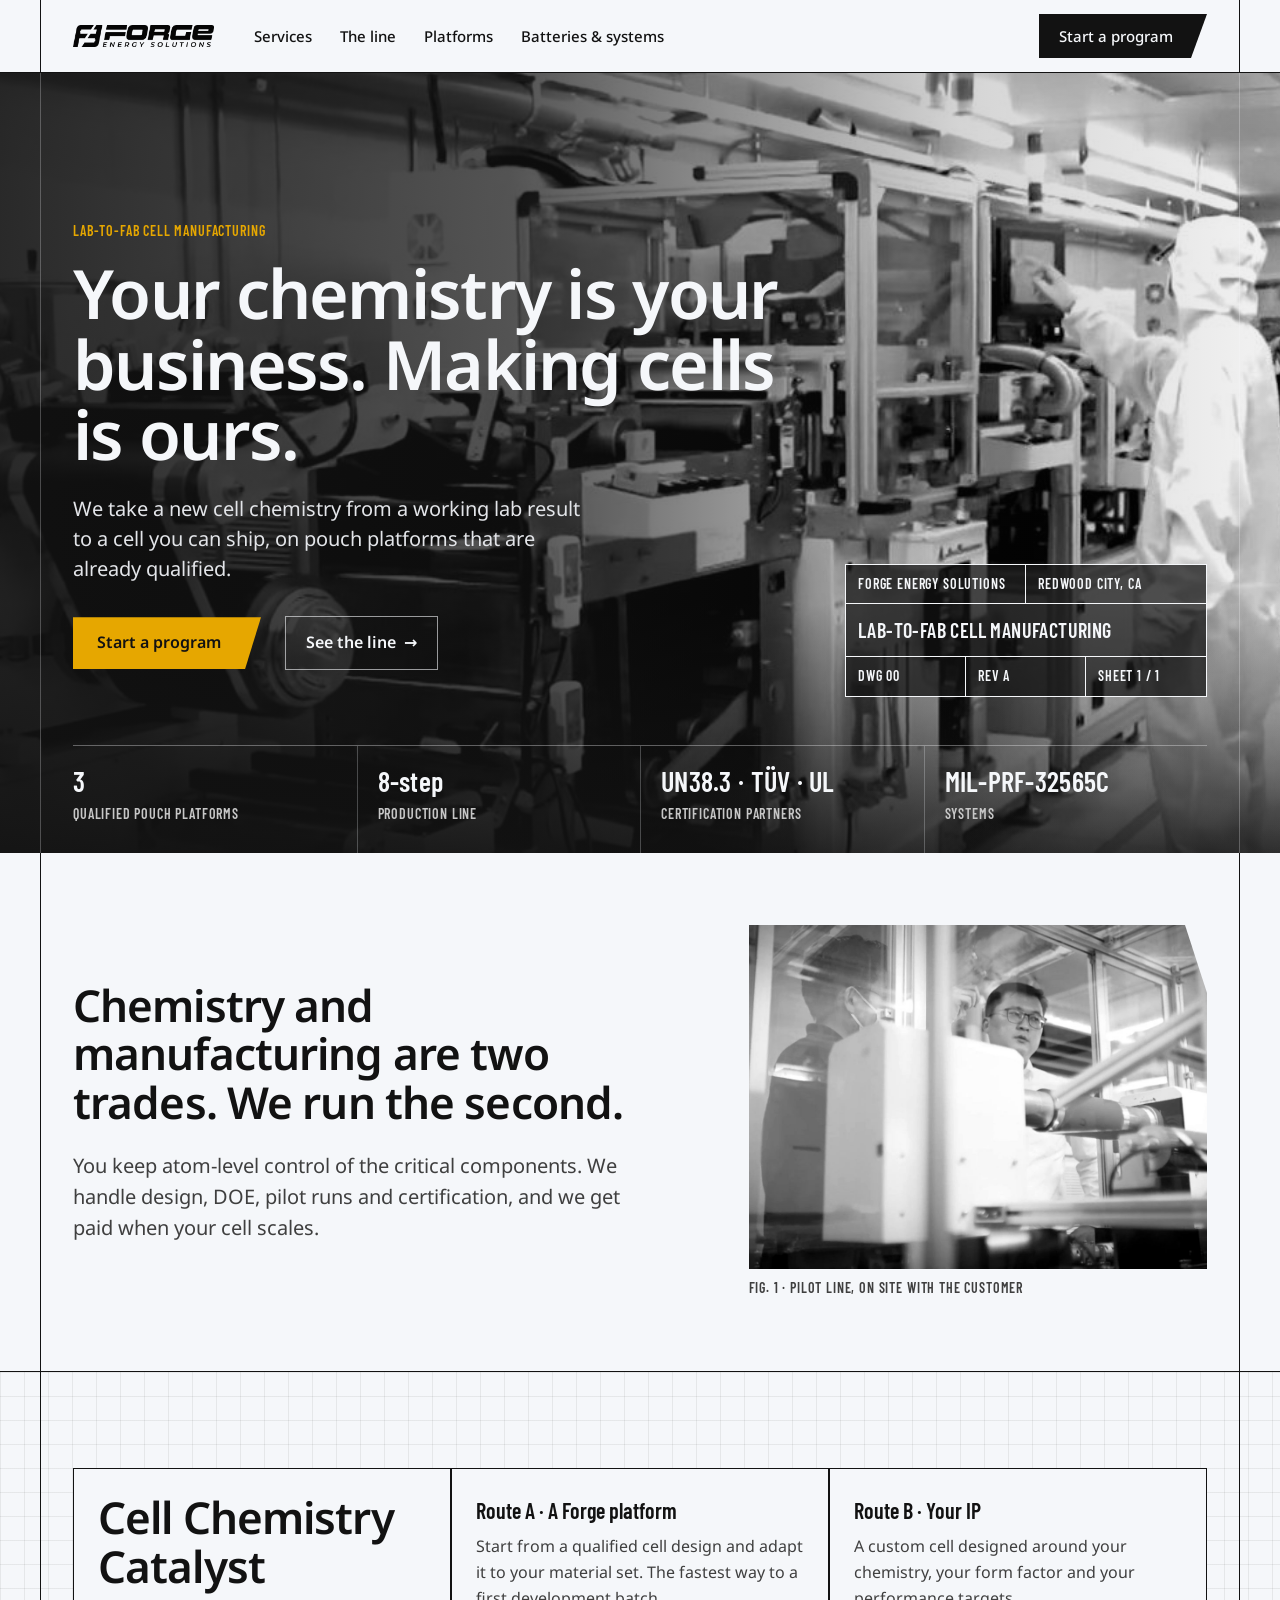
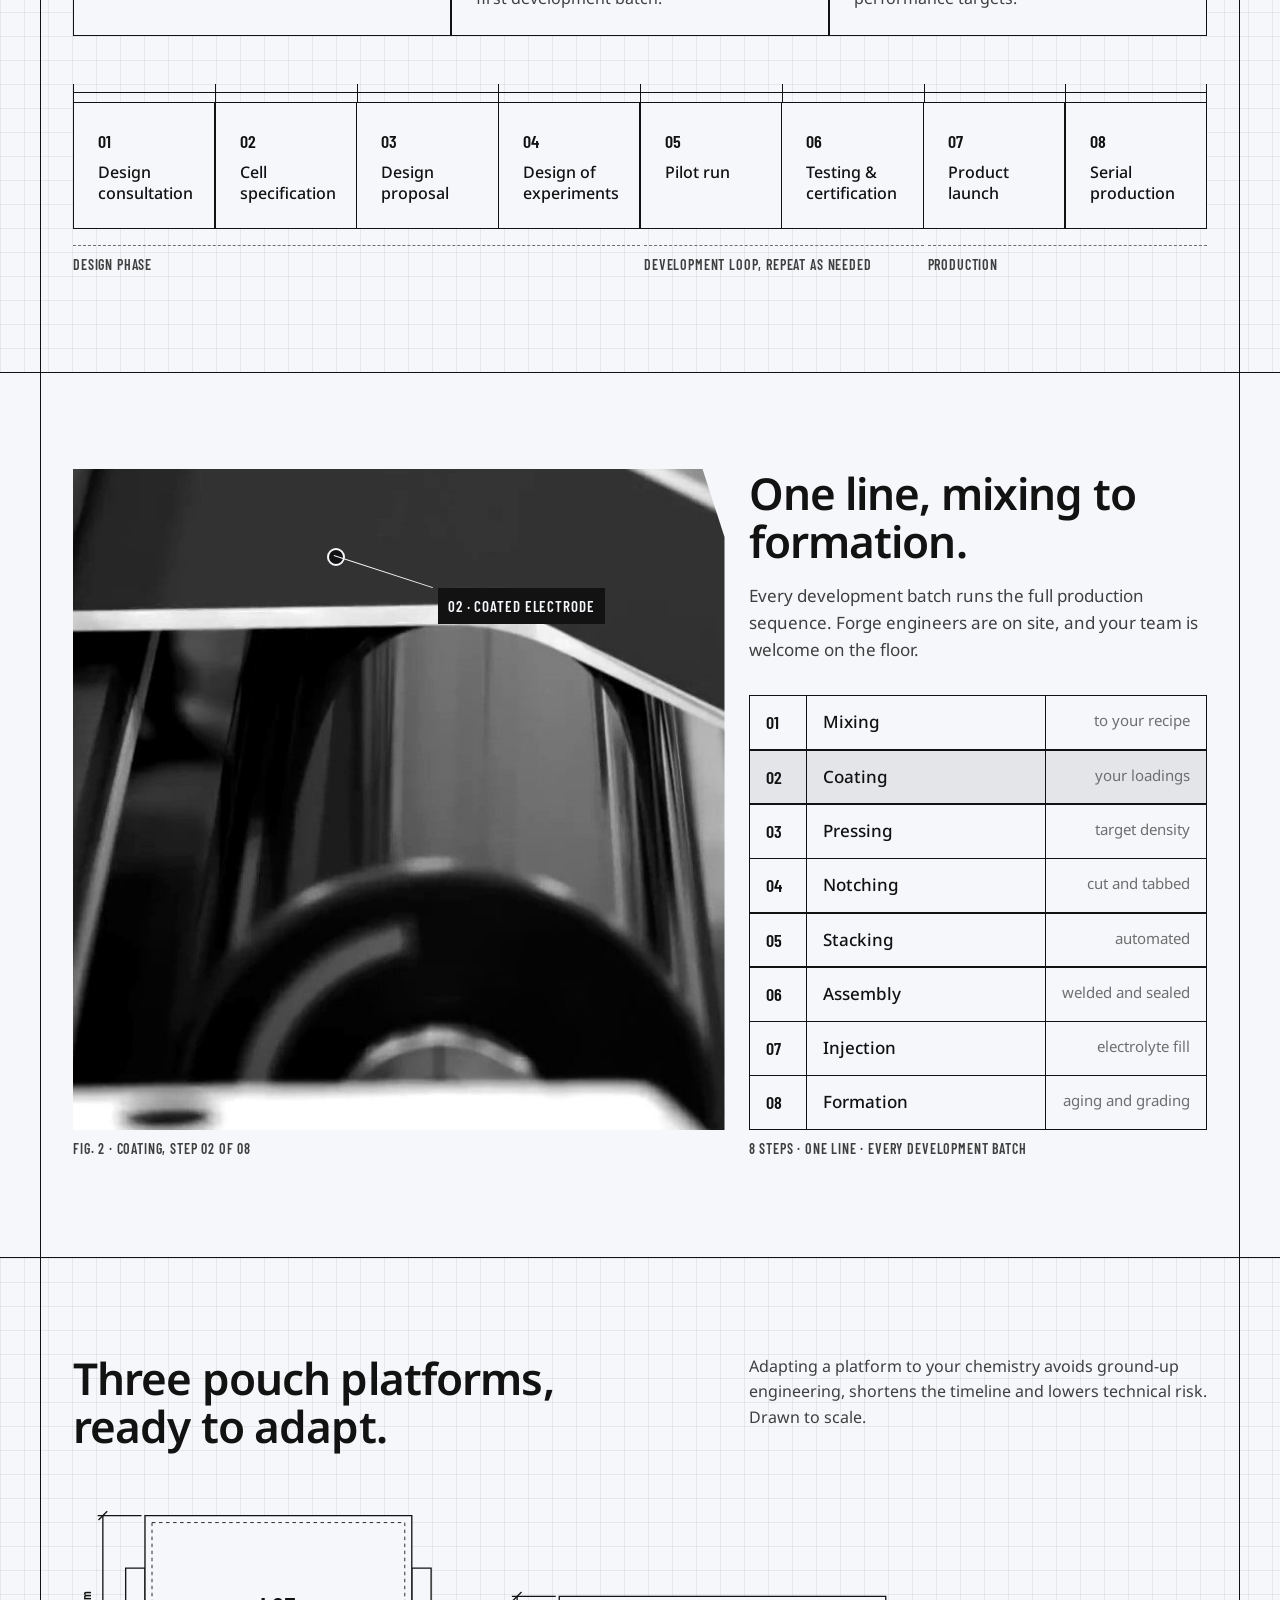
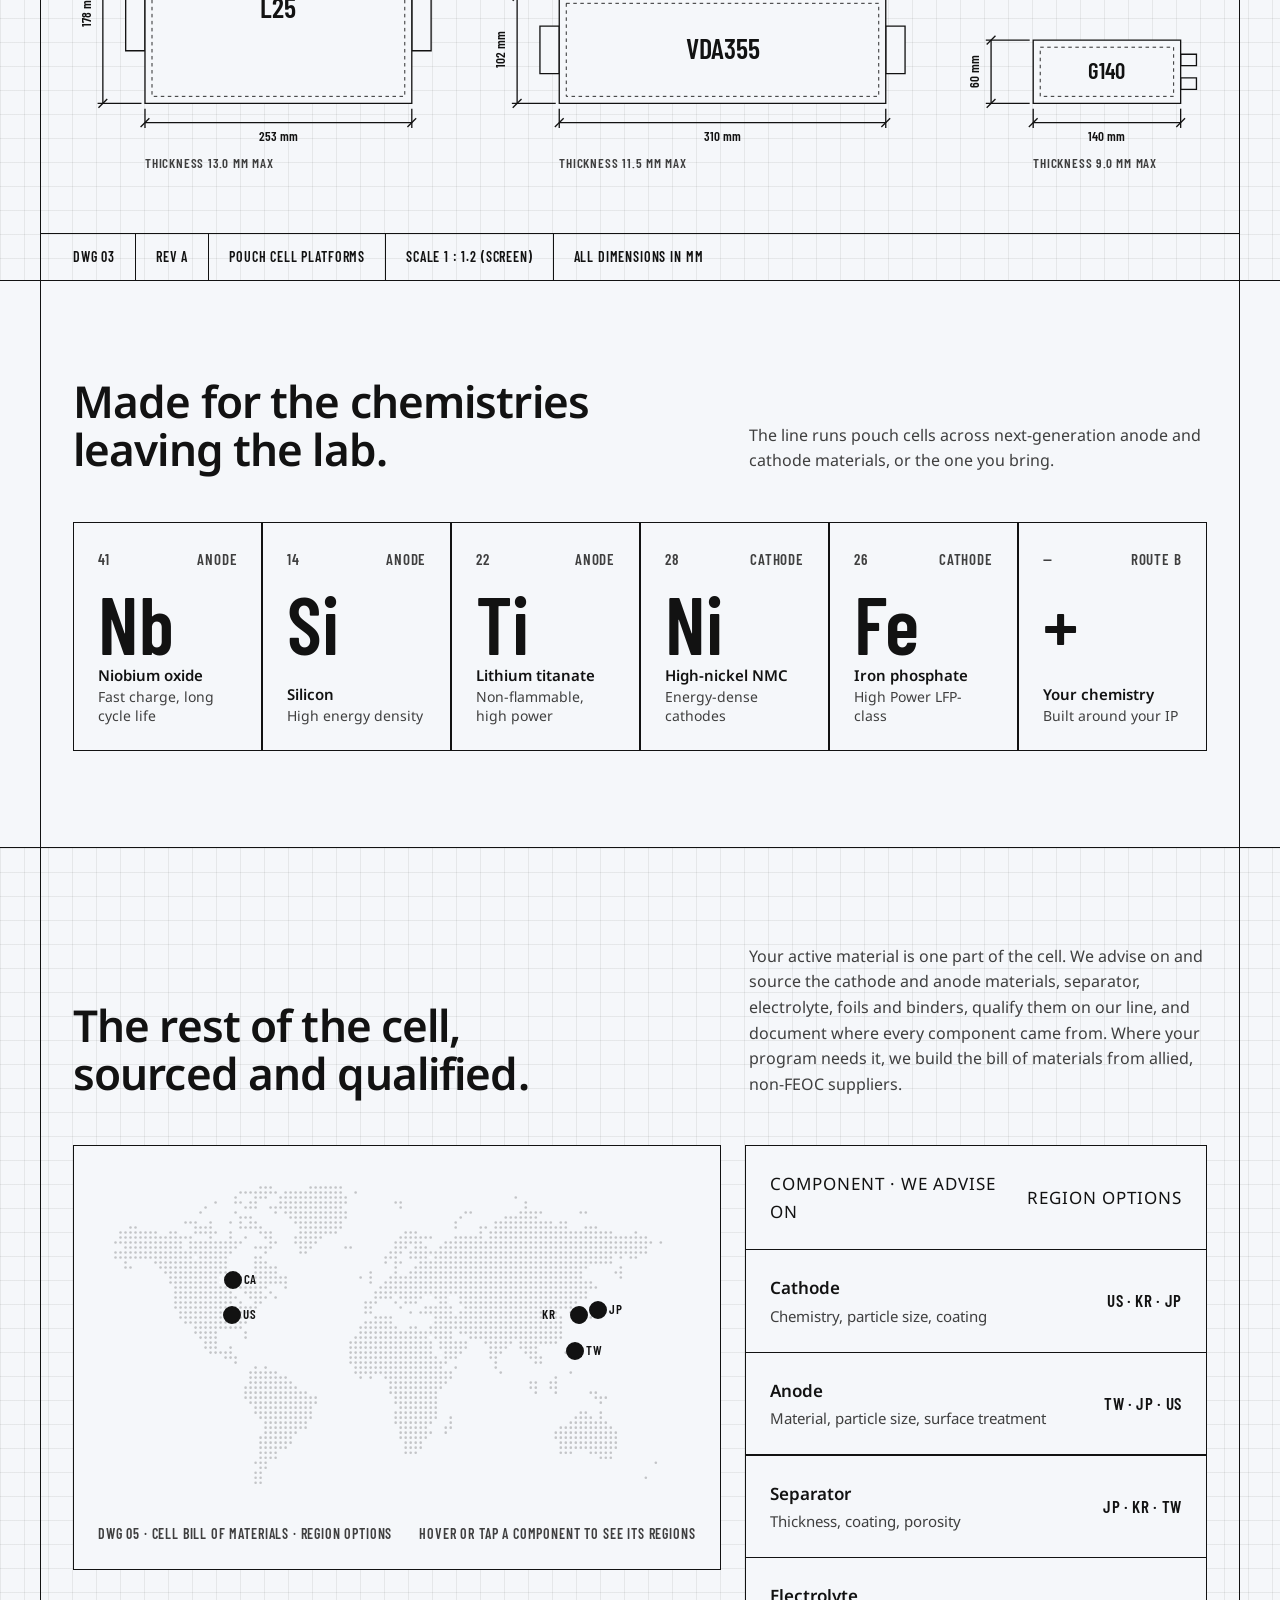
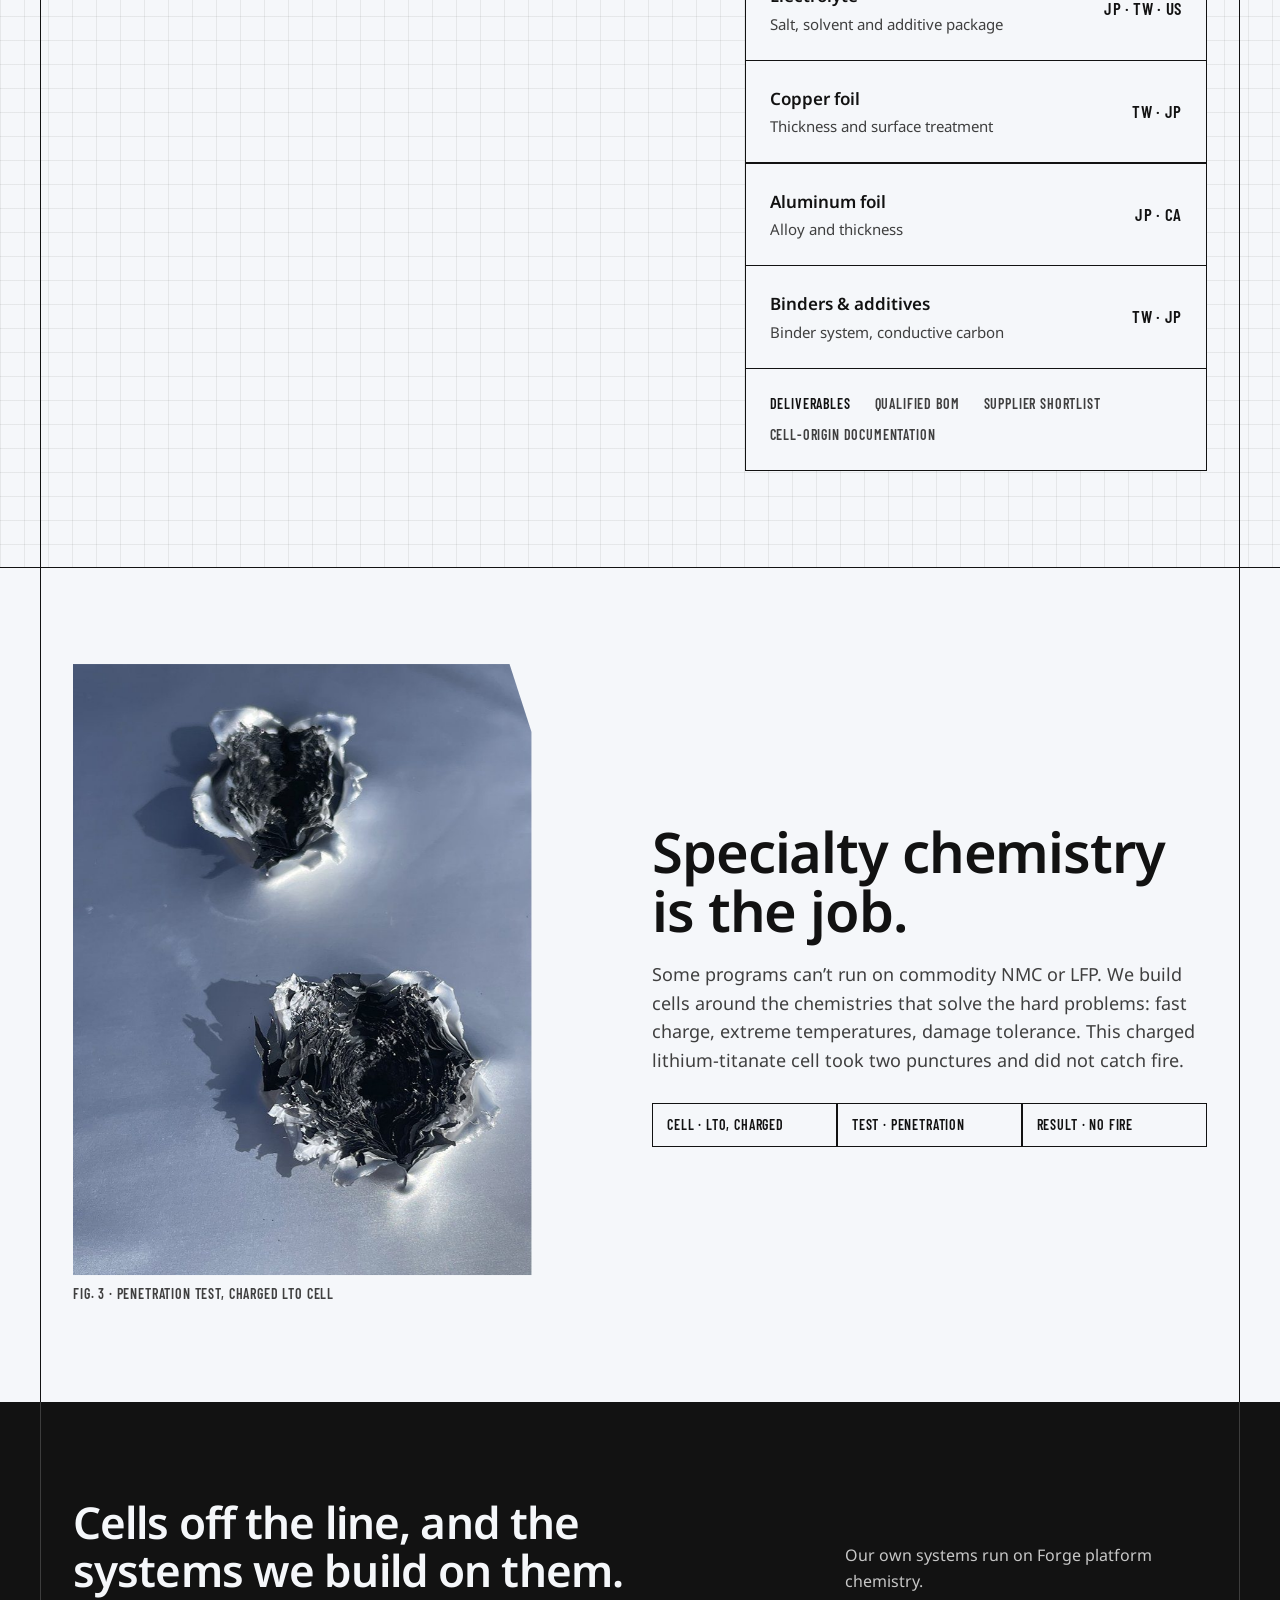
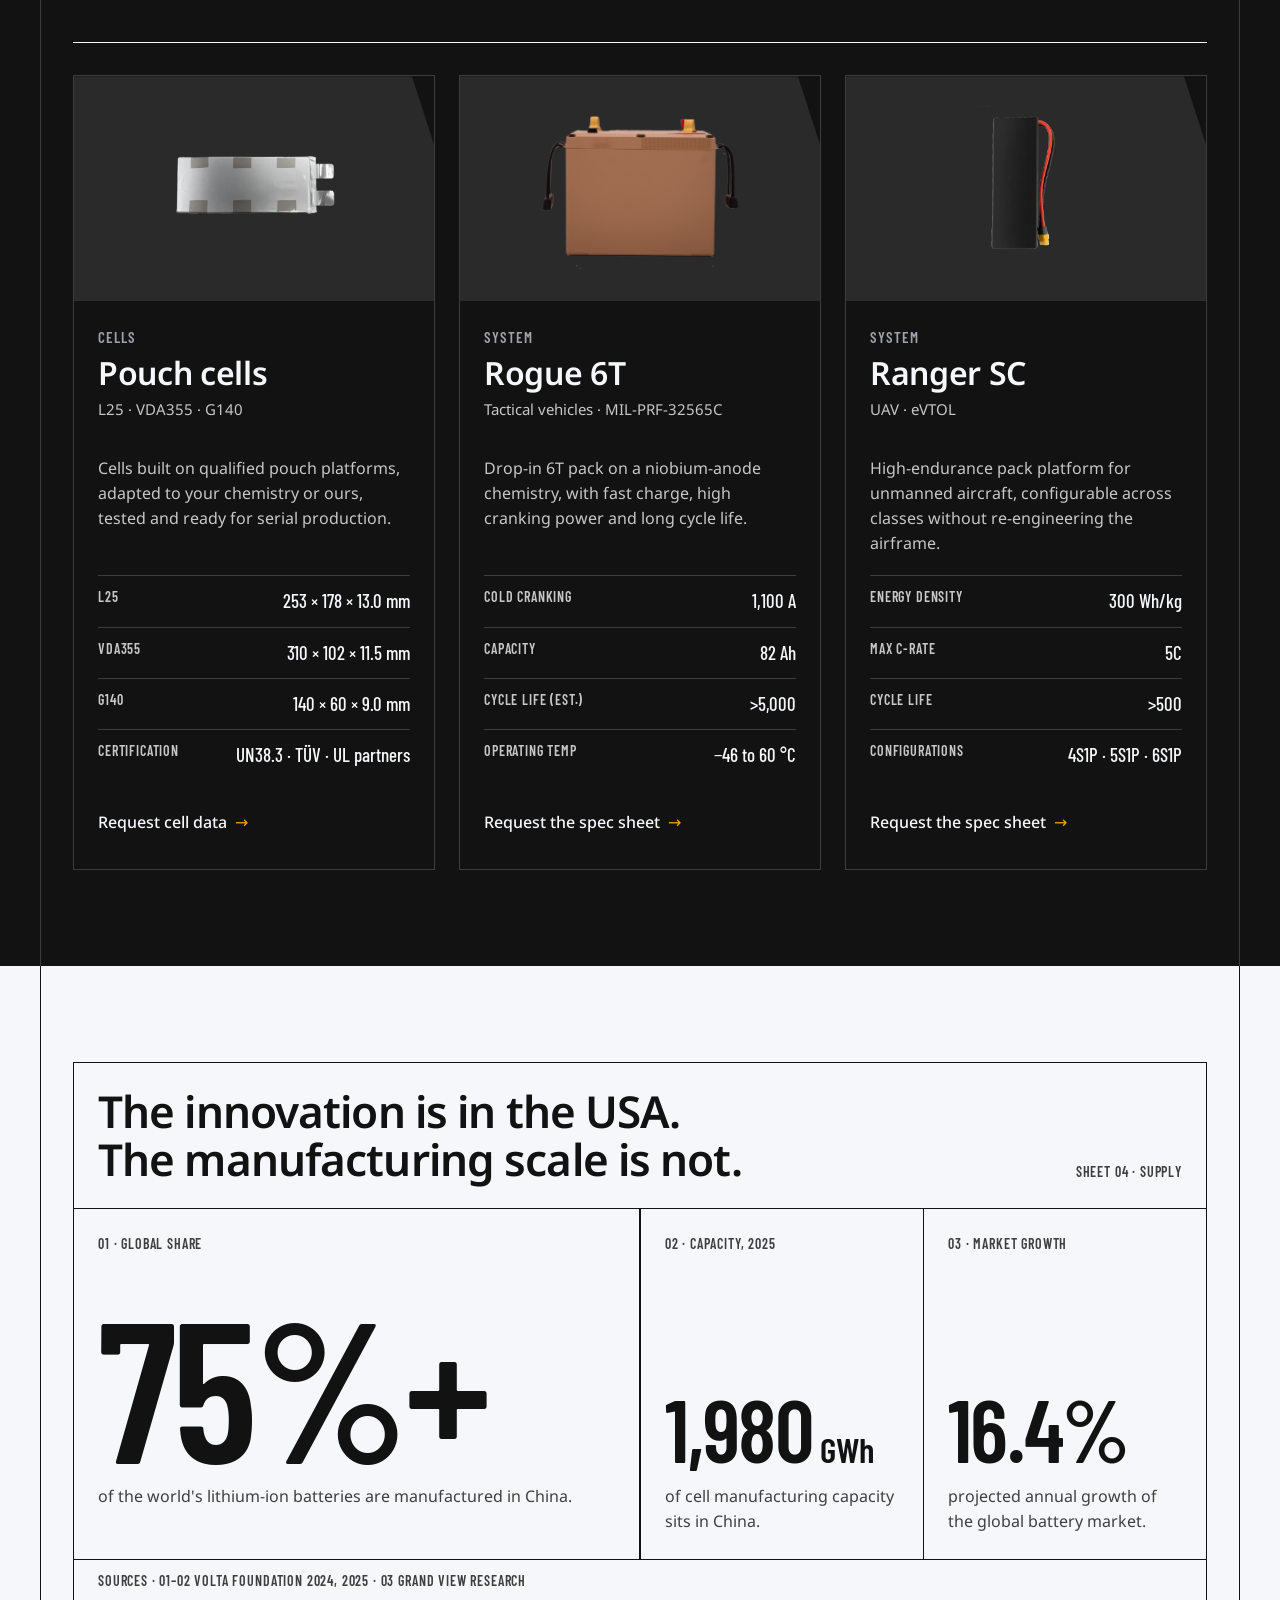
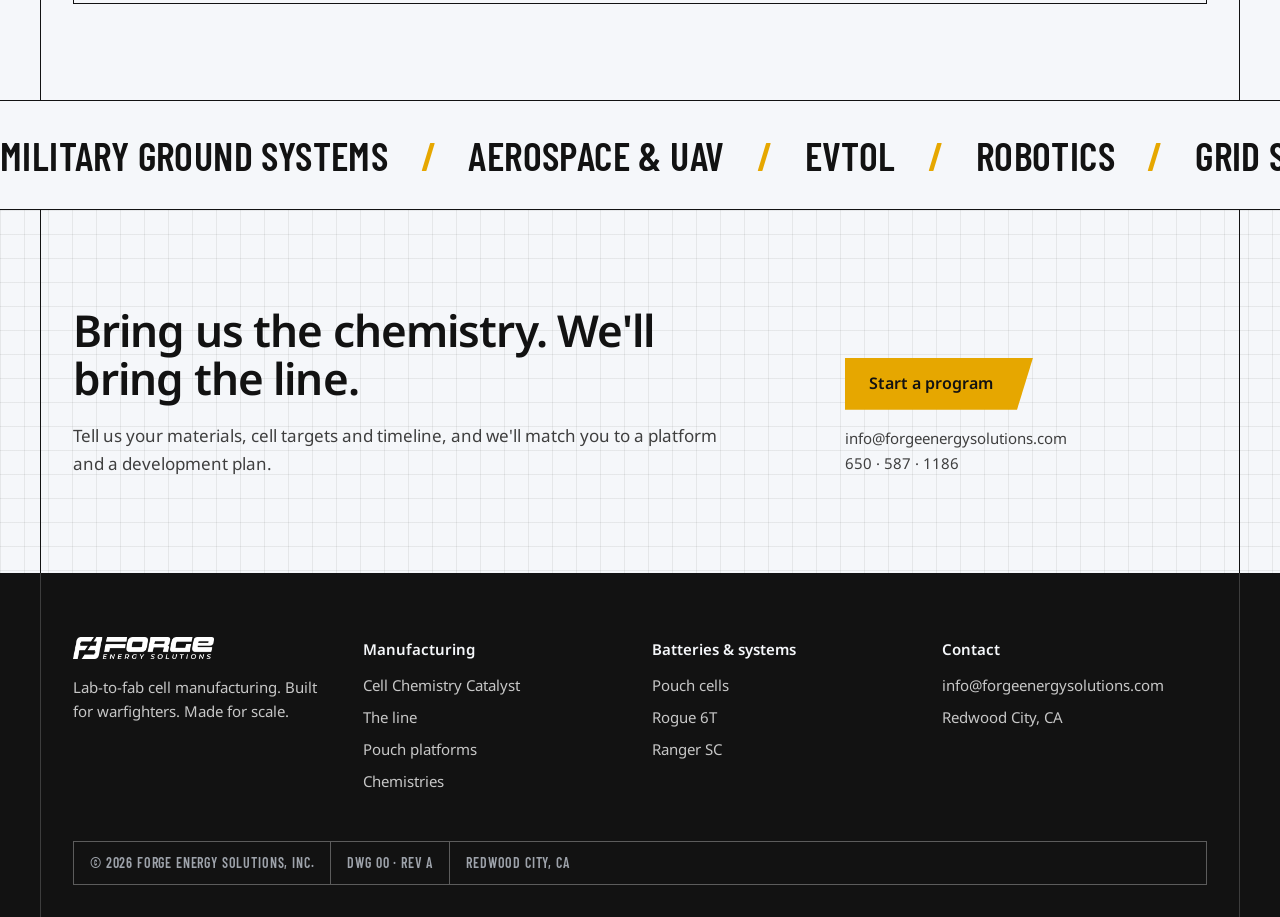
==== commit f6df1df8: "Hero: proof strip, directional shade, eyebrow and second button - Proof strip of facts already on th" ====
--- a/website-light/index.html
+++ b/website-light/index.html
@@ -34,18 +34,22 @@
 </header>
 
 <!-- ============ HERO ============ -->
-<section id="top" style="position: relative; height: 780px; background: #121212; color: #F5F7FA; overflow: hidden;">
+<section id="top" class="hero">
   <img src="assets/line-hero.jpg" alt="" aria-hidden="true" style="position: absolute; inset: 0; width: 100%; height: 100%; object-fit: cover; object-position: 60% 50%; display: block;">
-  <div style="position: absolute; inset: 0; background: rgba(18,18,18,0.55);"></div>
-  <div class="wrap" style="position: relative; height: 100%;">
-    <div class="frame dark" style="height: 100%; display: flex; flex-direction: column; justify-content: flex-end; padding-bottom: 48px; border-color: rgba(245,247,250,0.25);">
-      <div class="g" style="align-items: end;">
+  <div class="hero-shade" aria-hidden="true"></div>
+  <div class="wrap" style="position: relative;">
+    <div class="frame dark hero-frame" style="border-color: rgba(245,247,250,0.25);">
+      <div class="g hero-main">
         <div class="d-1-8">
+          <div class="lbl hero-in hero-eyebrow">Lab-to-fab cell manufacturing</div>
           <h1 class="h1 hero-in">Your chemistry is your business. Making cells is ours.</h1>
           <p class="hero-in-2" style="margin: 24px 0 32px; max-width: 520px; font-size: 20px; line-height: 1.5; color: #E3E5E9;">We take a new cell chemistry from a working lab result to a cell you can ship, on pouch platforms that are already qualified.</p>
-          <a class="cut-btn btn-y hero-in-3" href="#contact" style="display: inline-flex; align-items: center; min-height: 52px; padding: 0 40px 0 24px; background: #E6A700; color: #121212; font-size: 16px; font-weight: 600; text-decoration: none;">Start a program</a>
-        </div>
-        <div class="d-9-4 d-only stamp" style="border: 1.5px solid #F5F7FA; font-family: 'Barlow Condensed', sans-serif; font-weight: 600; font-size: 14px; letter-spacing: 0.06em; text-transform: uppercase;">
+          <div class="hero-in-3 hero-ctas">
+            <a class="cut-btn btn-y" href="#contact" style="display: inline-flex; align-items: center; min-height: 52px; padding: 0 40px 0 24px; background: #E6A700; color: #121212; font-size: 16px; font-weight: 600; text-decoration: none;">Start a program</a>
+            <a class="hero-ghost" href="#line">See the line <span aria-hidden="true">→</span></a>
+          </div>
+        </div>
+        <div class="d-9-4 d-only stamp" style="align-self: end; background: rgba(18,18,18,0.72); border: 1.5px solid #F5F7FA; font-family: 'Barlow Condensed', sans-serif; font-weight: 600; font-size: 14px; letter-spacing: 0.06em; text-transform: uppercase;">
           <div style="display: grid; grid-template-columns: 1fr 1fr; border-bottom: 1.5px solid #F5F7FA;">
             <div style="padding: 8px 12px; border-right: 1.5px solid #F5F7FA;">Forge Energy Solutions</div>
             <div style="padding: 8px 12px;">Redwood City, CA</div>
@@ -58,6 +62,12 @@
           </div>
         </div>
       </div>
+      <dl class="hero-proof hero-in-3">
+        <div><dt>3</dt><dd>Qualified pouch platforms</dd></div>
+        <div><dt>8-step</dt><dd>Production line</dd></div>
+        <div><dt>UN38.3 · TÜV · UL</dt><dd>Certification partners</dd></div>
+        <div><dt>MIL-PRF-32565C</dt><dd>Systems</dd></div>
+      </dl>
     </div>
   </div>
 </section>
--- a/website-light/forge-light.css
+++ b/website-light/forge-light.css
@@ -59,3 +59,32 @@
   .fl .pc-img{aspect-ratio:16 / 10}
   .fl .pc-body{padding:16px}
 }
+
+/* Hero: directional shade, centred message, proof strip */
+.fl .hero{position:relative;min-height:780px;background:#121212;color:#F5F7FA;overflow:hidden}
+.fl .hero-shade{position:absolute;inset:0;background:linear-gradient(90deg,rgba(18,18,18,0.9) 0%,rgba(18,18,18,0.72) 40%,rgba(18,18,18,0.18) 75%,rgba(18,18,18,0.05) 100%),linear-gradient(0deg,rgba(18,18,18,0.85) 0%,rgba(18,18,18,0) 32%)}
+.fl .hero-frame{min-height:780px;display:flex;flex-direction:column;padding-top:72px;padding-bottom:0}
+.fl .hero-main{flex:1;align-items:center;padding-block:48px}
+.fl .hero-eyebrow{color:#E6A700;margin-bottom:16px}
+.fl .hero-ctas{display:flex;flex-wrap:wrap;gap:12px 24px;align-items:center}
+.fl .hero-ghost{display:inline-flex;align-items:center;gap:8px;min-height:52px;padding:0 20px;border:1.5px solid rgba(245,247,250,0.6);color:#F5F7FA;font-size:16px;font-weight:600;text-decoration:none;transition:background-color 120ms cubic-bezier(0.2,0.9,0.1,1),color 120ms cubic-bezier(0.2,0.9,0.1,1)}
+.fl .hero-ghost:hover{background:#F5F7FA;color:#121212}
+.fl .hero-proof{display:grid;grid-template-columns:repeat(4,minmax(0,1fr));margin:0;border-top:1.5px solid rgba(245,247,250,0.35)}
+.fl .hero-proof > div{padding:20px 20px 28px 0}
+.fl .hero-proof > div + div{padding-left:20px;border-left:1px solid rgba(245,247,250,0.25)}
+.fl .hero-proof dt{font-family:'Barlow Condensed',sans-serif;font-weight:600;font-size:28px;line-height:1.1;letter-spacing:0.01em;color:#F5F7FA}
+.fl .hero-proof dd{margin:6px 0 0;font-family:'Barlow Condensed',sans-serif;font-weight:600;font-size:14px;letter-spacing:0.06em;text-transform:uppercase;color:#C7C7C7}
+@media (max-width: 1023px){
+  .fl .hero-proof{grid-template-columns:repeat(2,minmax(0,1fr))}
+  .fl .hero-proof > div:nth-child(3){padding-left:0;border-left:0}
+  .fl .hero-proof > div:nth-child(n+3){border-top:1px solid rgba(245,247,250,0.25)}
+}
+@media (max-width: 767px){
+  .fl .hero,.fl .hero-frame{min-height:0}
+  .fl .hero-frame{padding-top:48px}
+  .fl .hero-main{padding-block:24px 40px}
+  .fl .hero-shade{background:rgba(18,18,18,0.72)}
+  .fl .hero-proof dt{font-size:22px}
+  .fl .hero-proof > div{padding:14px 12px 18px 0}
+  .fl .hero-proof > div + div{padding-left:12px}
+}
